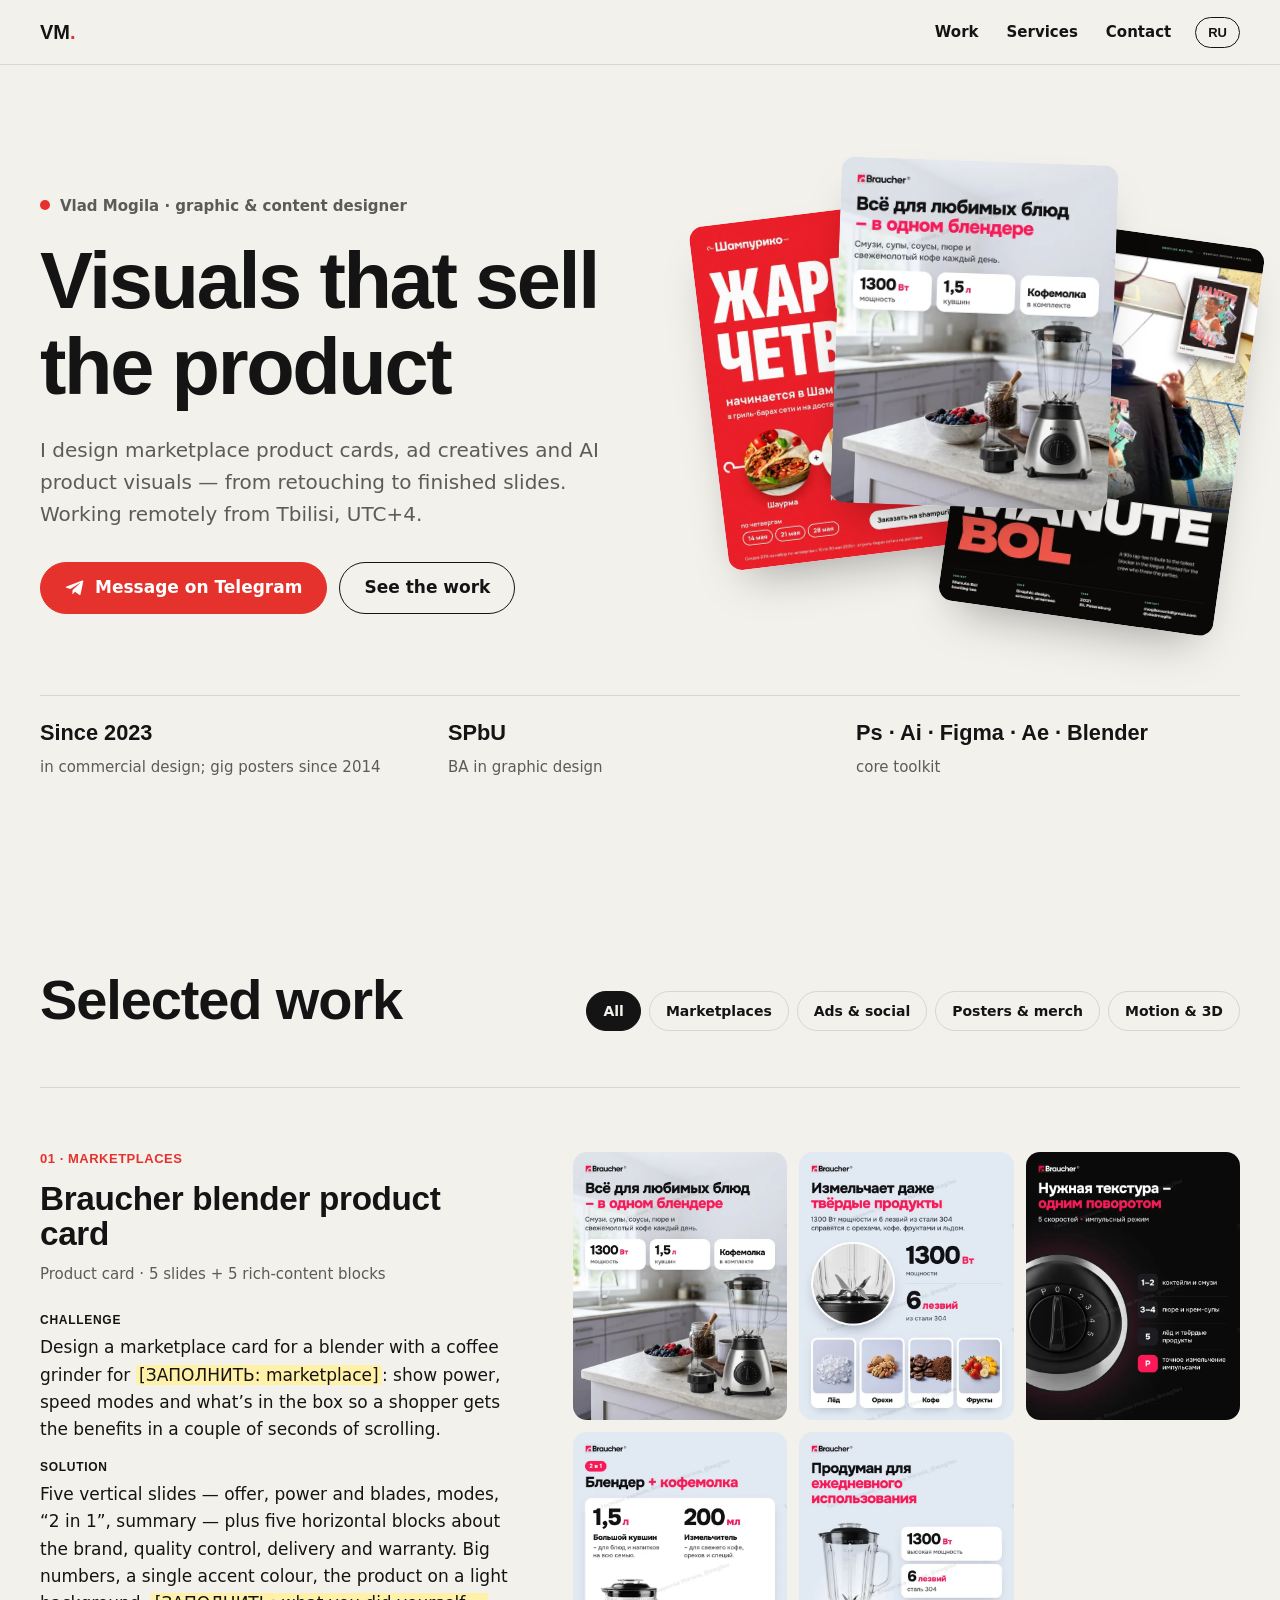
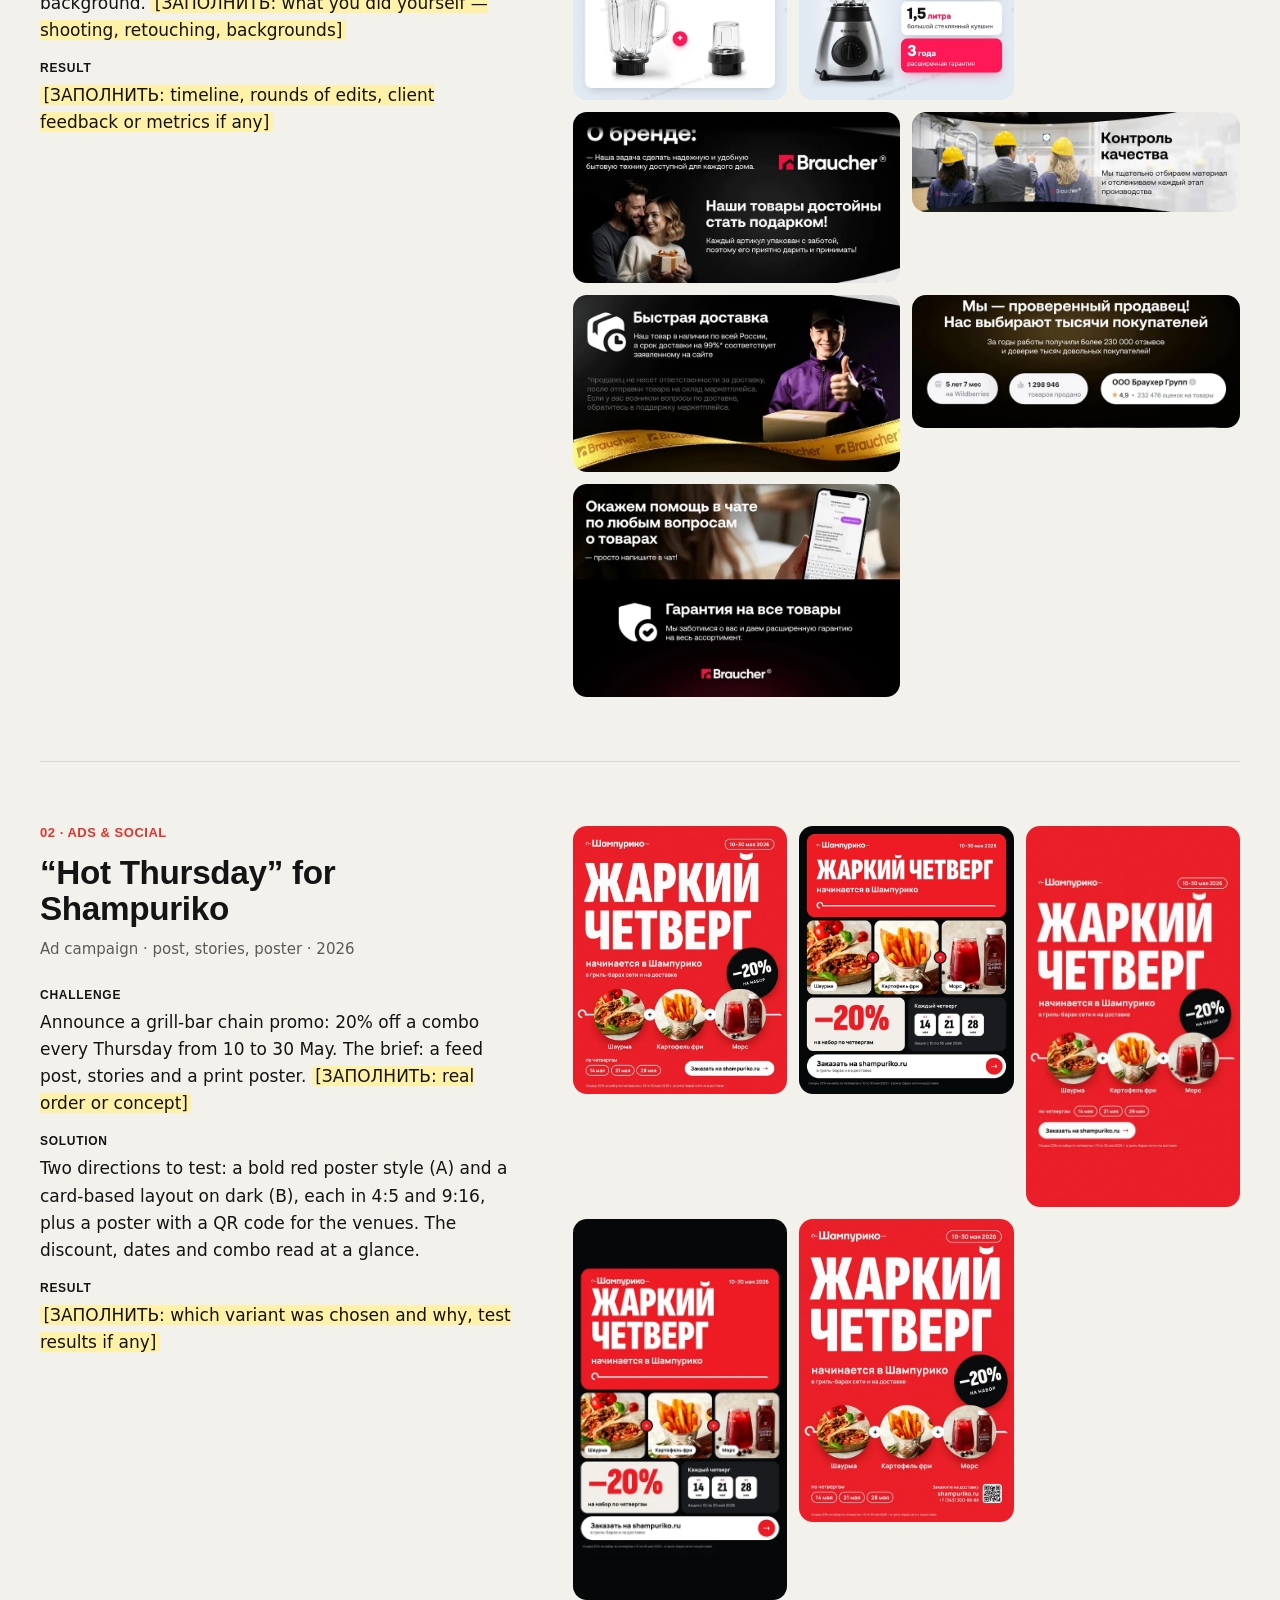
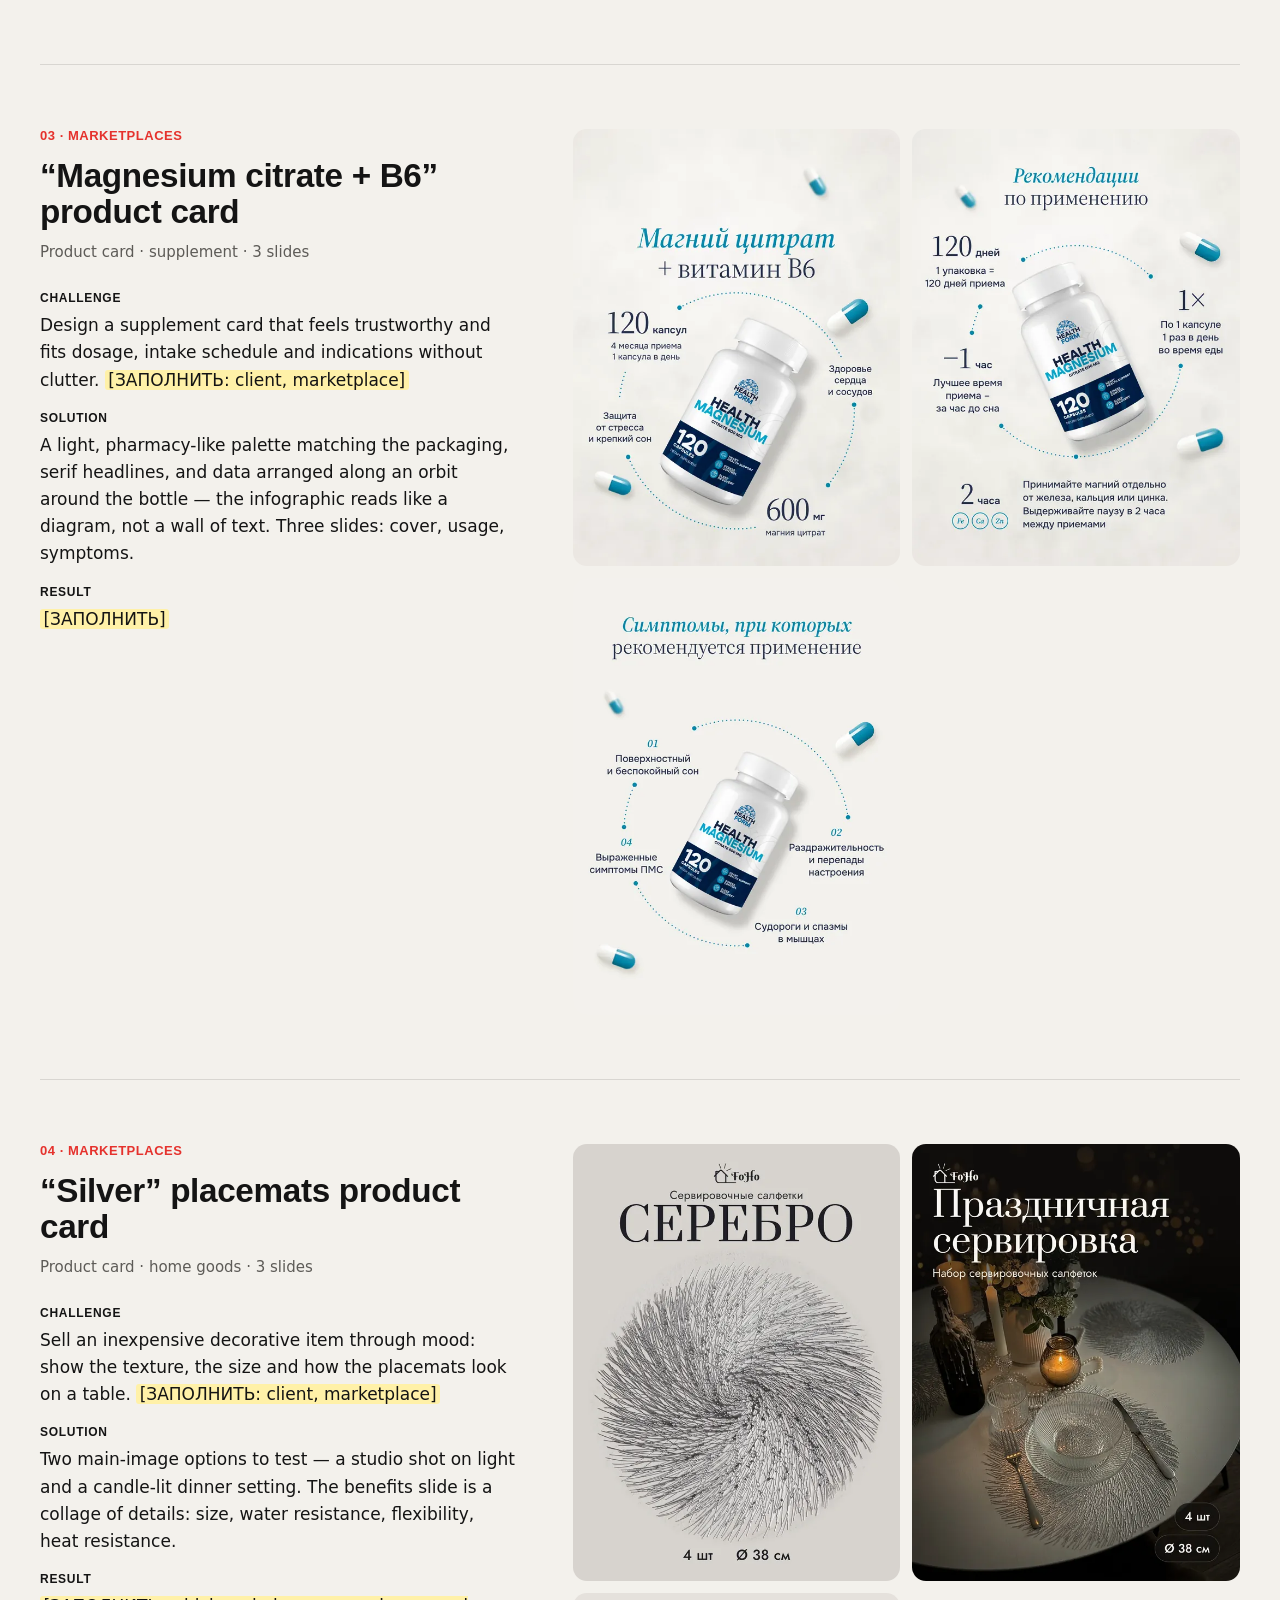
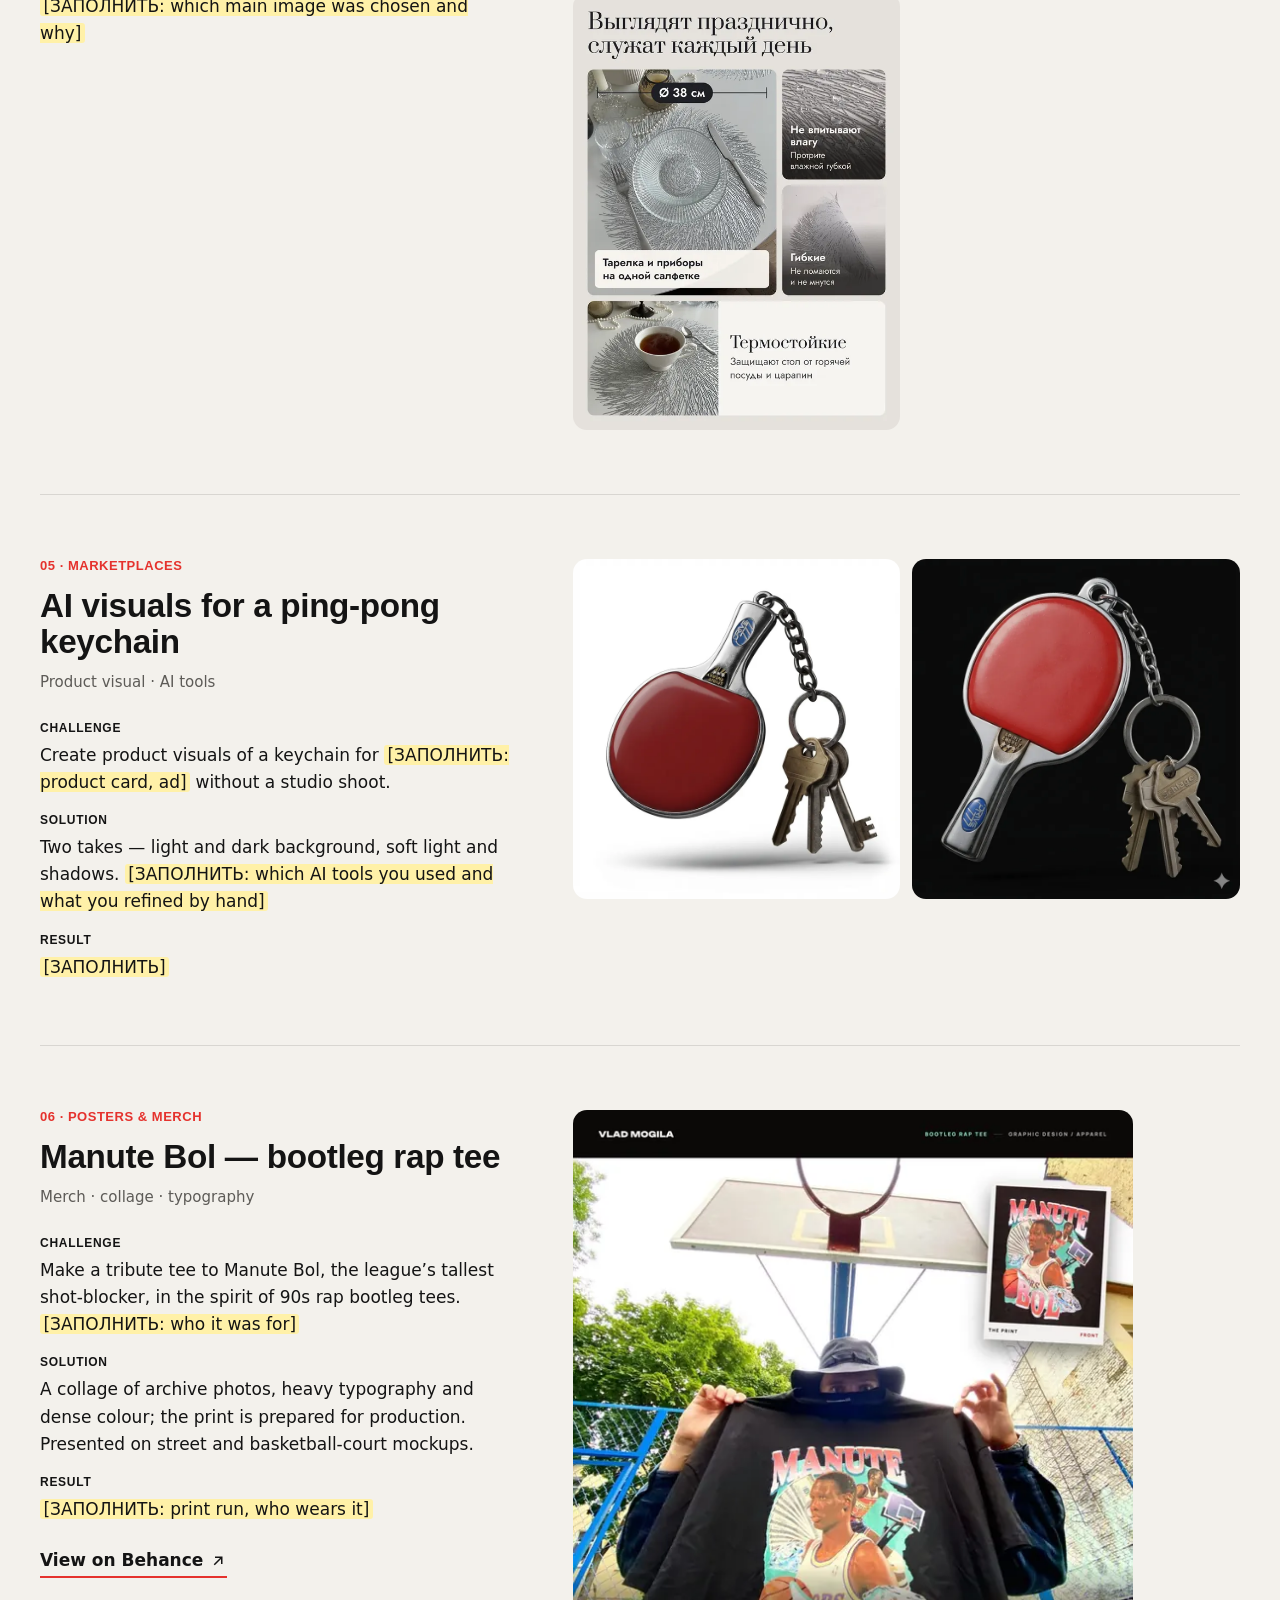
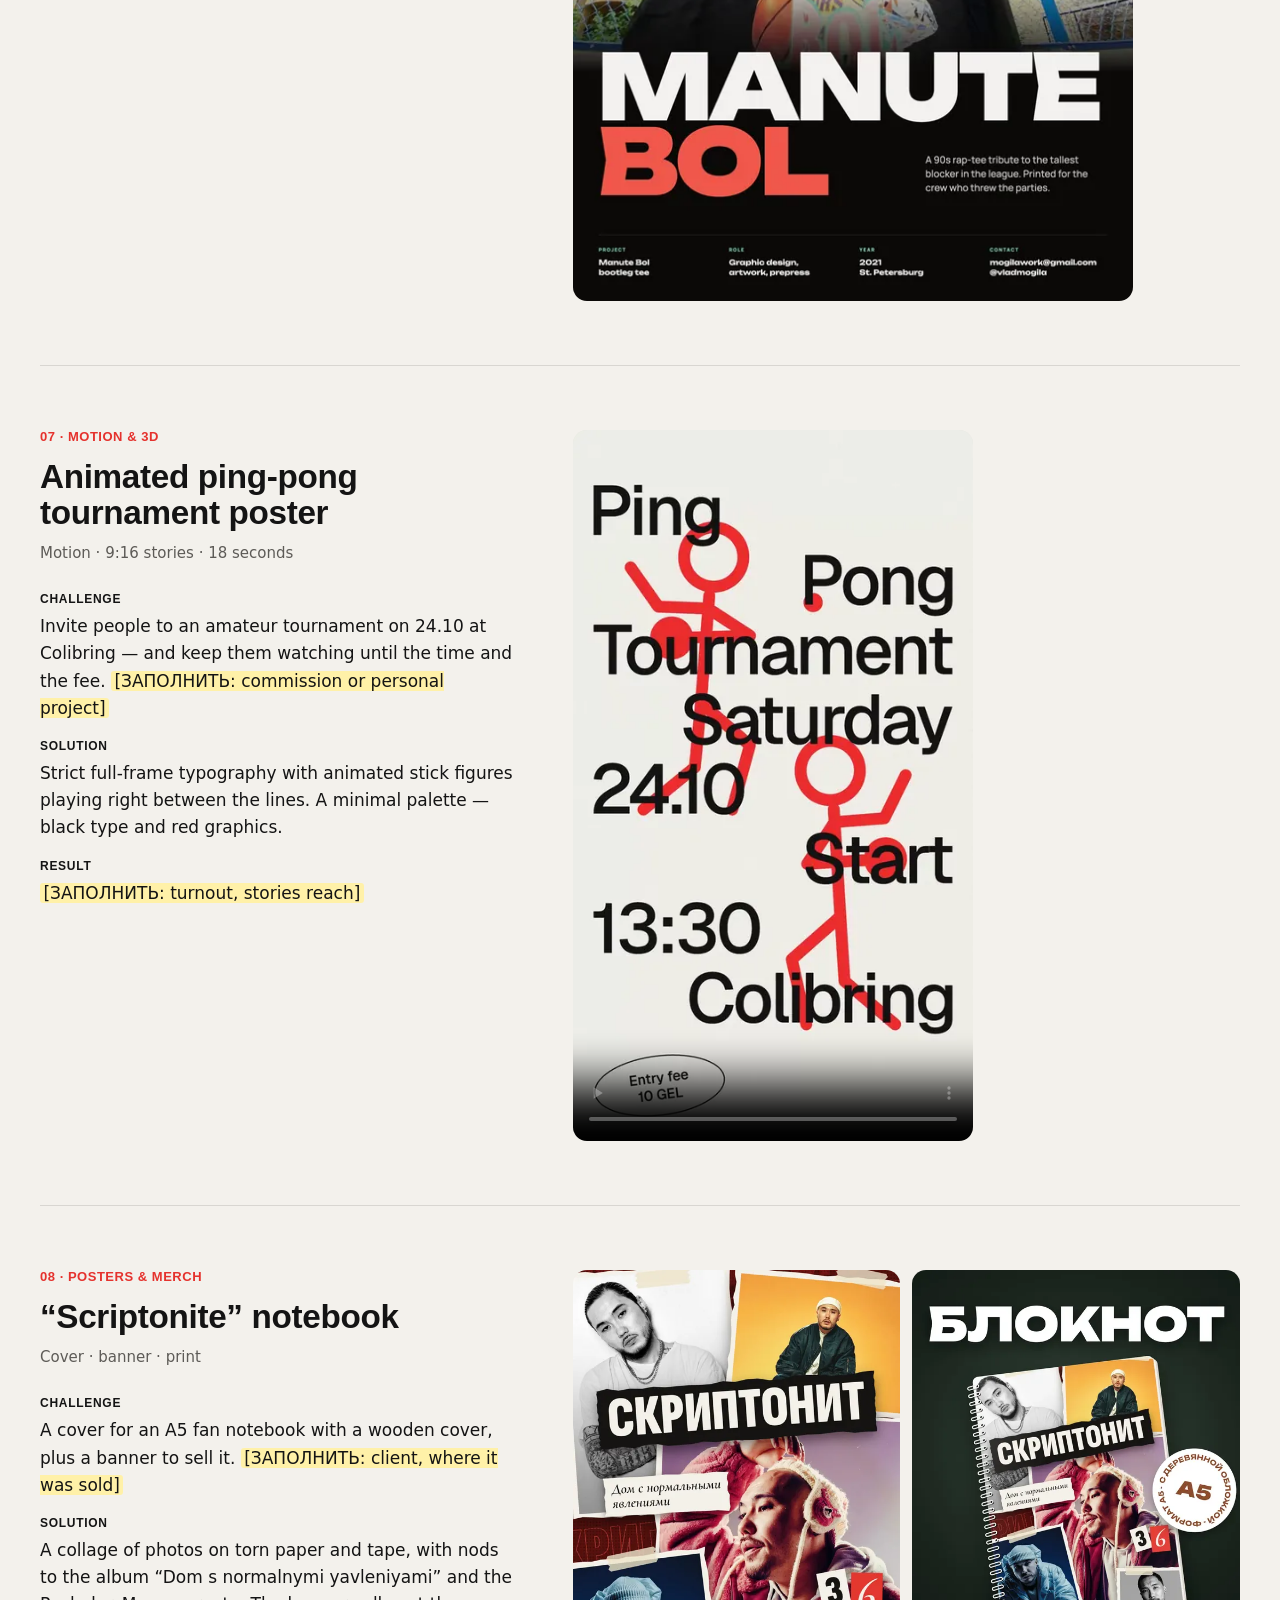
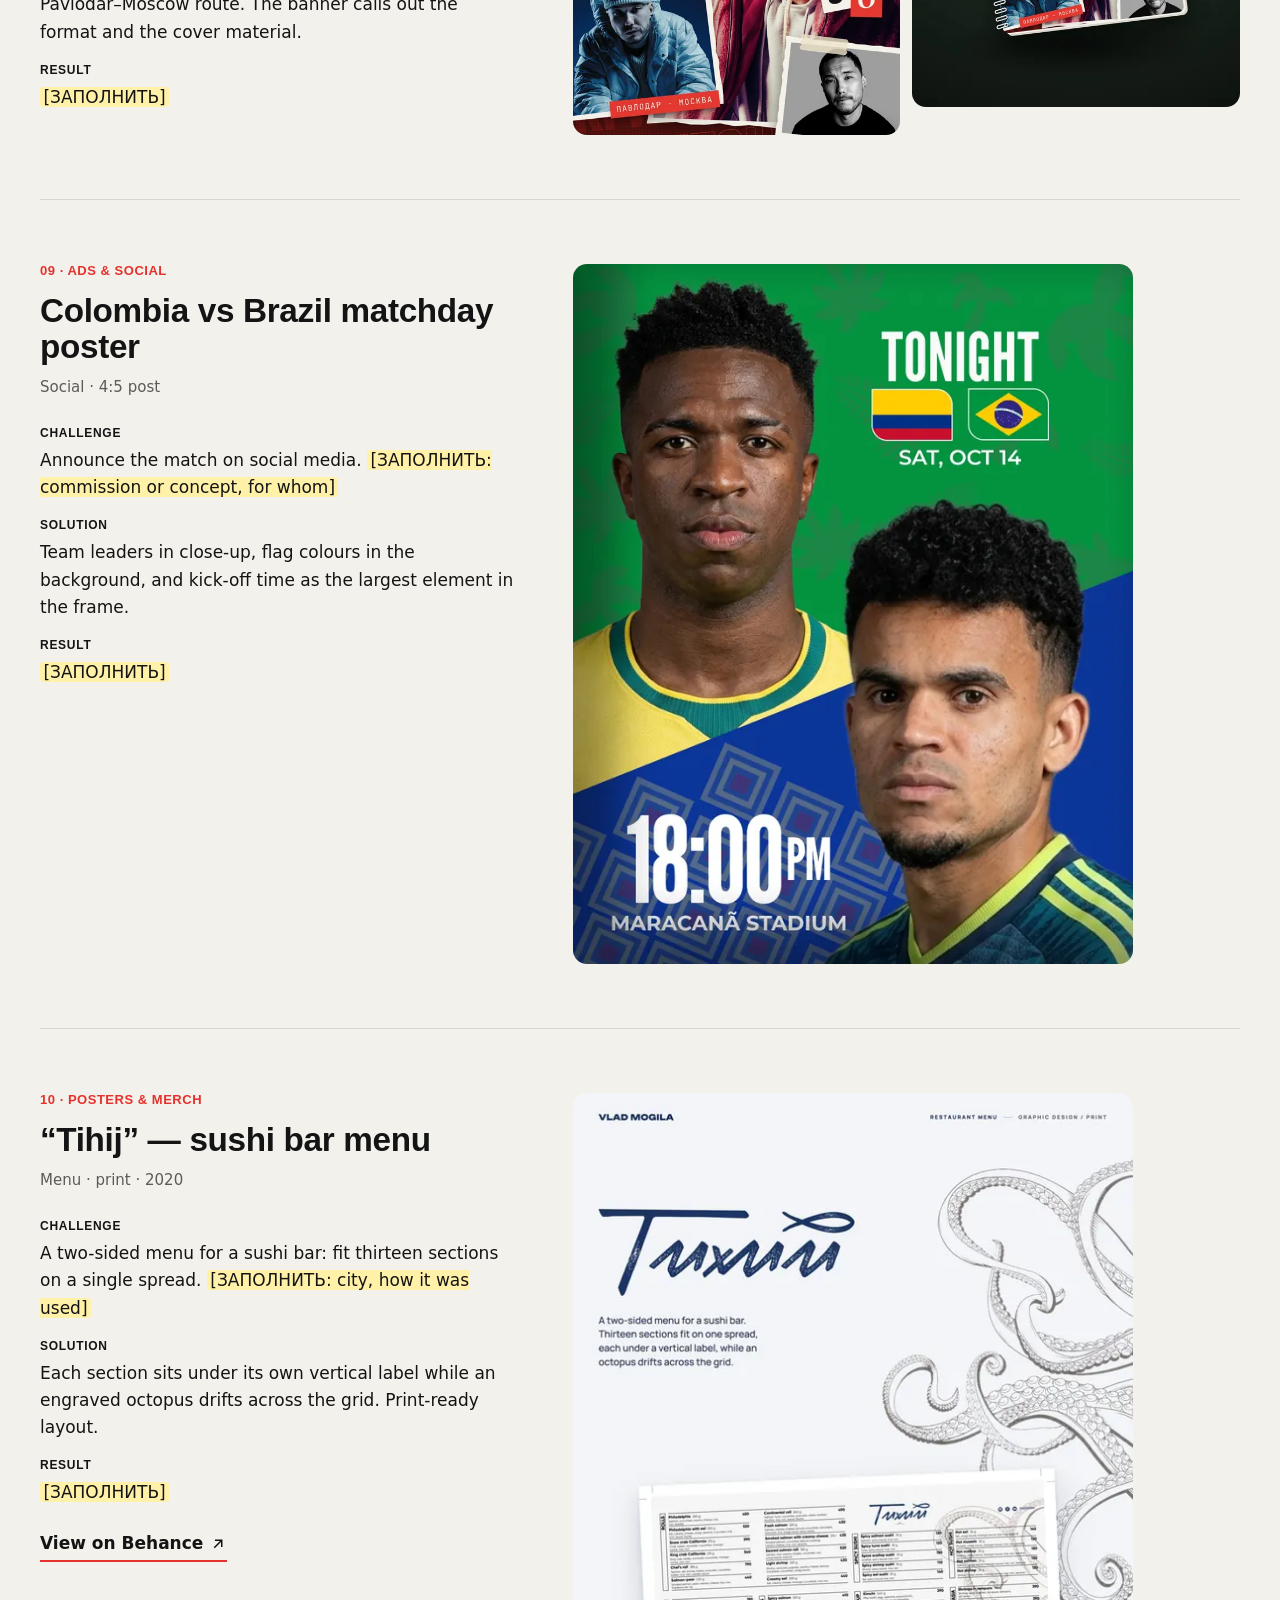
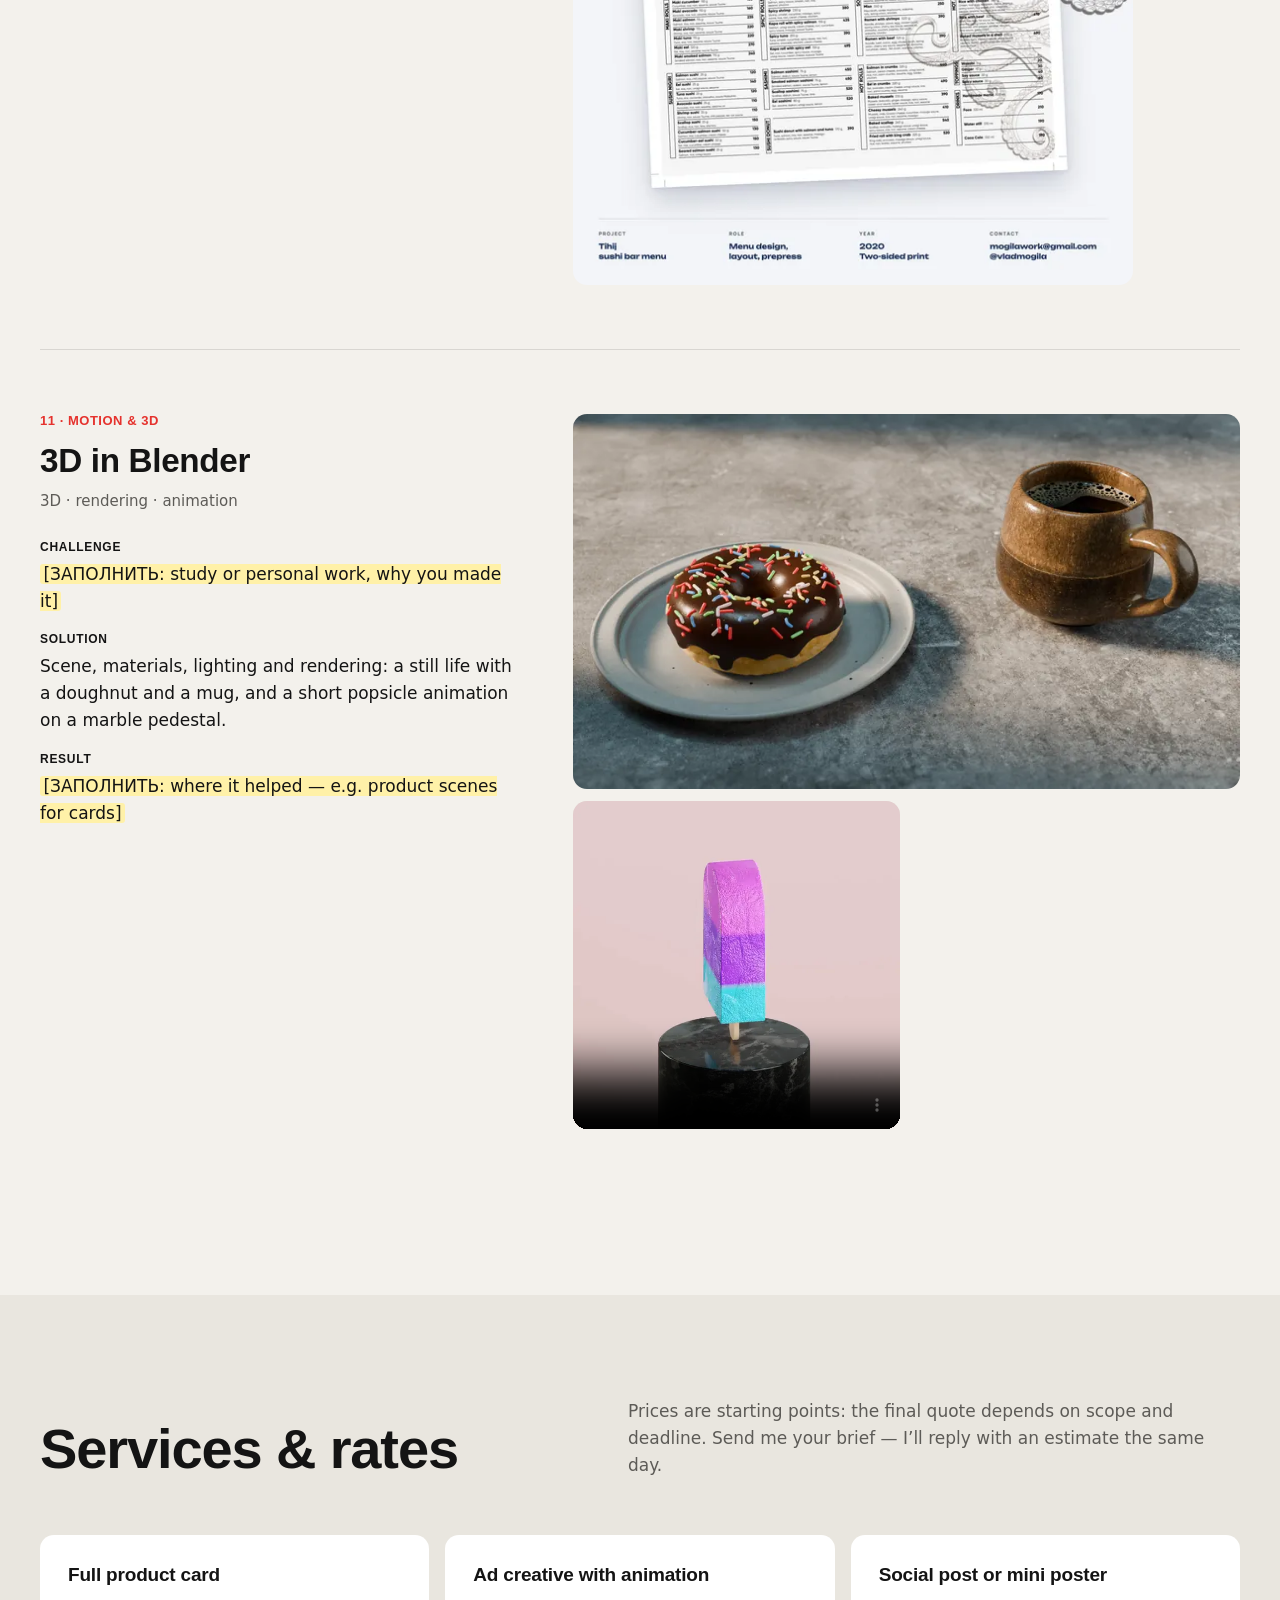
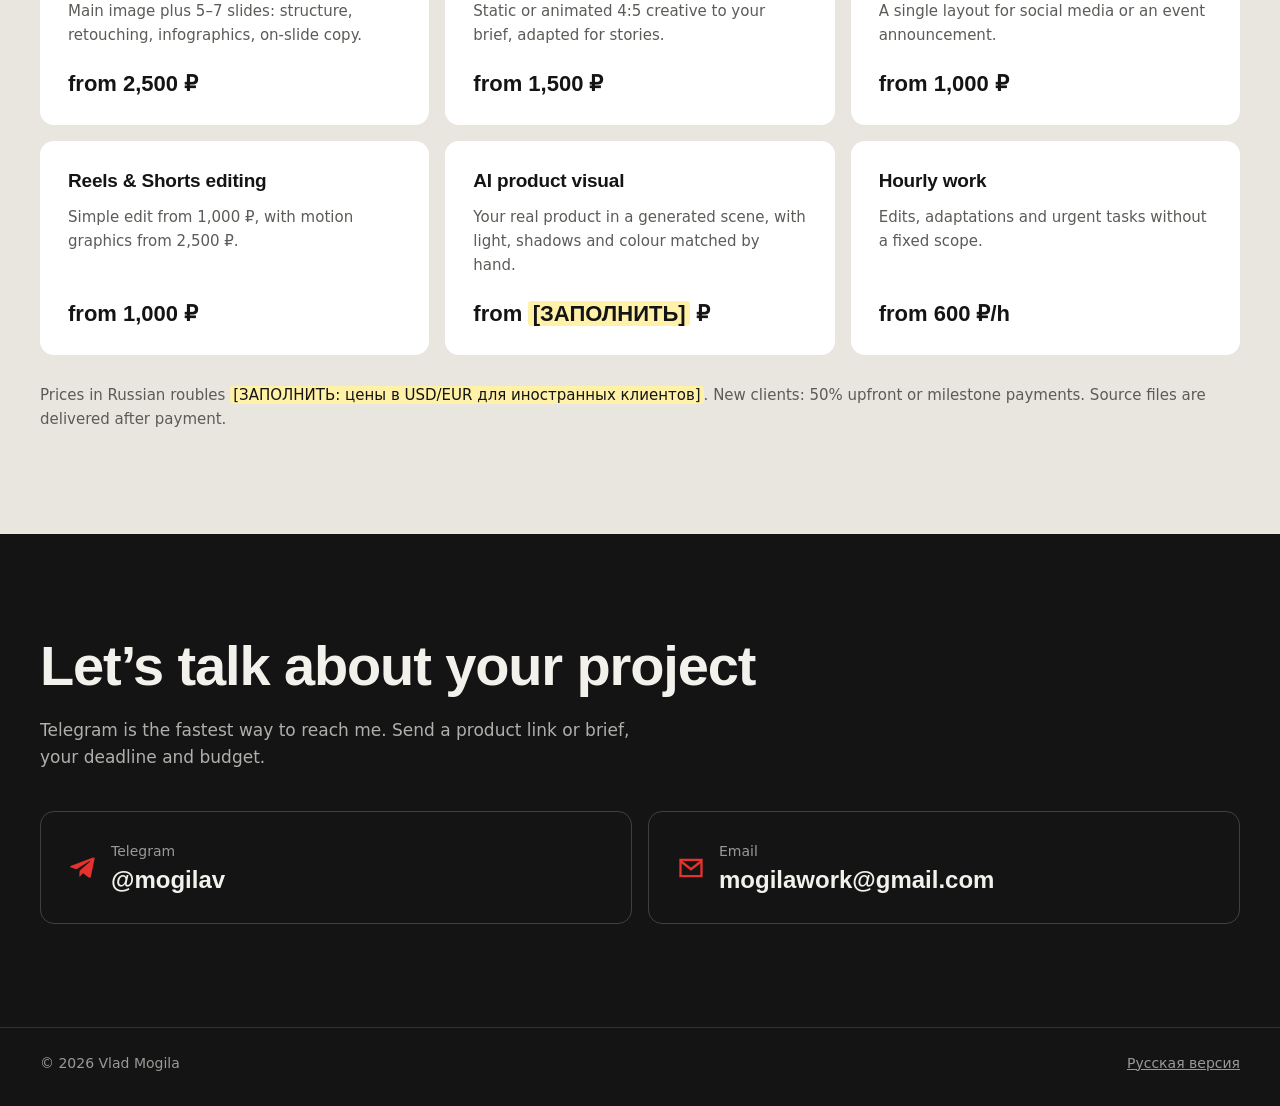
==== docs/en/index.html @ 45057868 "Add bilingual portfolio site for GitHub Pages - Move project sources into works/ - scripts/optimize." ====
<!doctype html>
<html lang="en">
<head>
  <meta charset="utf-8">
  <meta name="viewport" content="width=device-width, initial-scale=1">
  <title>Vlad Mogila — graphic & content designer</title>
  <meta name="description" content="Marketplace product cards, ad creatives, AI product visuals and motion. Portfolio and rates.">
  <link rel="canonical" href="https://vladmogila.github.io/portfolio/en/">
  <link rel="alternate" hreflang="ru" href="https://vladmogila.github.io/portfolio/">
  <link rel="alternate" hreflang="en" href="https://vladmogila.github.io/portfolio/en/">
  <link rel="alternate" hreflang="x-default" href="https://vladmogila.github.io/portfolio/">
  <meta name="theme-color" content="#f3f1ec">
  <link rel="icon" href="../assets/favicon.svg" type="image/svg+xml">
  <link rel="apple-touch-icon" href="../assets/apple-touch-icon.png">

  <!-- Превью для соцсетей / Social preview -->
  <meta property="og:type" content="website">
  <meta property="og:site_name" content="Vlad Mogila">
  <meta property="og:locale" content="en_US">
  <meta property="og:url" content="https://vladmogila.github.io/portfolio/en/">
  <meta property="og:title" content="Vlad Mogila — graphic & content designer">
  <meta property="og:description" content="Marketplace product cards, ad creatives, AI product visuals and motion. Portfolio and rates.">
  <meta property="og:image" content="https://vladmogila.github.io/portfolio/assets/og-en.jpg">
  <meta property="og:image:width" content="1200">
  <meta property="og:image:height" content="630">
  <meta property="og:image:alt" content="Vlad Mogila — graphic & content designer">
  <meta name="twitter:card" content="summary_large_image">
  <meta name="twitter:title" content="Vlad Mogila — graphic & content designer">
  <meta name="twitter:description" content="Marketplace product cards, ad creatives, AI product visuals and motion. Portfolio and rates.">
  <meta name="twitter:image" content="https://vladmogila.github.io/portfolio/assets/og-en.jpg">

  <link rel="preload" href="../assets/fonts/unbounded-latin.woff2" as="font" type="font/woff2" crossorigin>
  <link rel="stylesheet" href="../assets/css/style.css">
  <script src="../assets/js/main.js" defer></script>
</head>
<body>
  <a class="skip" href="#main">Skip to content</a>
  <header class="header">
    <div class="wrap header__inner">
      <a class="logo" href="#top" aria-label="Vlad Mogila">VM<span>.</span></a>
      <nav class="nav" aria-label="Menu">
        <a href="#cases">Work</a>
        <a href="#services">Services</a>
        <a href="#contact">Contact</a>
      </nav>
      <a class="lang" href="../" hreflang="ru" lang="ru" aria-label="Русская версия">RU</a>
    </div>
  </header>

  <main id="main">
    <section class="hero" id="top">
      <div class="wrap hero__inner">
        <div class="hero__text">
          <p class="eyebrow">Vlad Mogila · graphic & content designer</p>
          <h1>Visuals that sell the product</h1>
          <p class="hero__lead">I design marketplace product cards, ad creatives and AI product visuals — from retouching to finished slides. Working remotely from Tbilisi, UTC+4.</p>
          <div class="hero__cta">
            <a class="btn btn--accent" href="https://t.me/mogilav" target="_blank" rel="noopener"><svg aria-hidden="true" viewBox="0 0 24 24" width="20" height="20"><path fill="currentColor" d="M21.9 4.3 18.7 19.4c-.2 1-.9 1.3-1.8.8l-4.8-3.6-2.3 2.2c-.3.3-.5.5-1 .5l.3-4.9 8.9-8c.4-.3-.1-.5-.6-.2L6.4 13.1l-4.7-1.5c-1-.3-1-1 .2-1.5L20.6 3c.9-.3 1.6.2 1.3 1.3Z"/></svg>Message on Telegram</a>
            <a class="btn" href="#cases">See the work</a>
          </div>
        </div>
        <div class="hero__art" aria-hidden="true">
        <img src="../assets/works/shampuriko/post-a-thumb.webp" width="1080" height="1350" alt="" fetchpriority="high">
        <img src="../assets/works/blender-card/01-offer-thumb.webp" width="1280" height="1600" alt="" fetchpriority="auto">
        <img src="../assets/works/manute-bol/presentation-thumb.webp" width="1414" height="2000" alt="" fetchpriority="auto">
        </div>
        <ul class="facts">
          <li><b>Since 2023</b><span>in commercial design; gig posters since 2014</span></li>
          <li><b>SPbU</b><span>BA in graphic design</span></li>
          <li><b>Ps · Ai · Figma · Ae · Blender</b><span>core toolkit</span></li>
        </ul>
      </div>
    </section>

    <section class="section" id="cases" aria-labelledby="cases-h">
      <div class="wrap">
        <div class="section__head">
          <h2 id="cases-h">Selected work</h2>
          <div class="chips" role="group" aria-label="Filter work"><button type="button" class="chip" aria-pressed="true" data-filter="all">All</button><button type="button" class="chip" aria-pressed="false" data-filter="ecom">Marketplaces</button><button type="button" class="chip" aria-pressed="false" data-filter="ads">Ads & social</button><button type="button" class="chip" aria-pressed="false" data-filter="print">Posters & merch</button><button type="button" class="chip" aria-pressed="false" data-filter="motion">Motion & 3D</button></div>
        </div>
      <article class="case" id="blender-card" data-cat="ecom">
        <div class="case__text">
          <p class="case__num">01 · Marketplaces</p>
          <h3 class="case__title">Braucher blender product card</h3>
          <p class="case__meta">Product card · 5 slides + 5 rich-content blocks</p>
          <dl class="case__story">
            <div><dt>Challenge</dt><dd>Design a marketplace card for a blender with a coffee grinder for <mark class="todo">[ЗАПОЛНИТЬ: marketplace]</mark>: show power, speed modes and what’s in the box so a shopper gets the benefits in a couple of seconds of scrolling.</dd></div>
            <div><dt>Solution</dt><dd>Five vertical slides — offer, power and blades, modes, “2 in 1”, summary — plus five horizontal blocks about the brand, quality control, delivery and warranty. Big numbers, a single accent colour, the product on a light background. <mark class="todo">[ЗАПОЛНИТЬ: what you did yourself — shooting, retouching, backgrounds]</mark></dd></div>
            <div><dt>Result</dt><dd><mark class="todo">[ЗАПОЛНИТЬ: timeline, rounds of edits, client feedback or metrics if any]</mark></dd></div>
          </dl>
        </div>
        <div class="case__gallery">
          <a class="shot" href="../assets/works/blender-card/01-offer.webp" data-w="1280" data-h="1600"><img src="../assets/works/blender-card/01-offer-thumb.webp" width="1280" height="1600" alt="Main slide: everything for your favourite dishes in one blender" loading="lazy" decoding="async"></a>
          <a class="shot" href="../assets/works/blender-card/02-power.webp" data-w="1280" data-h="1600"><img src="../assets/works/blender-card/02-power-thumb.webp" width="1280" height="1600" alt="Slide about 1300 W power and six blades" loading="lazy" decoding="async"></a>
          <a class="shot" href="../assets/works/blender-card/03-modes.webp" data-w="1280" data-h="1600"><img src="../assets/works/blender-card/03-modes-thumb.webp" width="1280" height="1600" alt="Slide about five speeds and pulse mode" loading="lazy" decoding="async"></a>
          <a class="shot" href="../assets/works/blender-card/04-2in1.webp" data-w="1280" data-h="1600"><img src="../assets/works/blender-card/04-2in1-thumb.webp" width="1280" height="1600" alt="“2 in 1” slide: jug and grinder" loading="lazy" decoding="async"></a>
          <a class="shot" href="../assets/works/blender-card/05-summary.webp" data-w="1280" data-h="1600"><img src="../assets/works/blender-card/05-summary-thumb.webp" width="1280" height="1600" alt="Summary slide with specs" loading="lazy" decoding="async"></a>
          <a class="shot is-wide" href="../assets/works/blender-card/06-brand.webp" data-w="1280" data-h="670"><img src="../assets/works/blender-card/06-brand-thumb.webp" width="1280" height="670" alt="Rich-content block about the brand" loading="lazy" decoding="async"></a>
          <a class="shot is-wide" href="../assets/works/blender-card/07-quality.webp" data-w="1280" data-h="390"><img src="../assets/works/blender-card/07-quality-thumb.webp" width="1280" height="390" alt="Quality control block" loading="lazy" decoding="async"></a>
          <a class="shot is-wide" href="../assets/works/blender-card/08-delivery.webp" data-w="1280" data-h="690"><img src="../assets/works/blender-card/08-delivery-thumb.webp" width="1280" height="690" alt="Delivery block" loading="lazy" decoding="async"></a>
          <a class="shot is-wide" href="../assets/works/blender-card/09-seller.webp" data-w="1280" data-h="518"><img src="../assets/works/blender-card/09-seller-thumb.webp" width="1280" height="518" alt="Seller block" loading="lazy" decoding="async"></a>
          <a class="shot is-wide" href="../assets/works/blender-card/10-warranty.webp" data-w="1280" data-h="832"><img src="../assets/works/blender-card/10-warranty-thumb.webp" width="1280" height="832" alt="Warranty and chat support block" loading="lazy" decoding="async"></a>
        </div>
      </article>
      <article class="case" id="shampuriko" data-cat="ads">
        <div class="case__text">
          <p class="case__num">02 · Ads & social</p>
          <h3 class="case__title">“Hot Thursday” for Shampuriko</h3>
          <p class="case__meta">Ad campaign · post, stories, poster · 2026</p>
          <dl class="case__story">
            <div><dt>Challenge</dt><dd>Announce a grill-bar chain promo: 20% off a combo every Thursday from 10 to 30 May. The brief: a feed post, stories and a print poster. <mark class="todo">[ЗАПОЛНИТЬ: real order or concept]</mark></dd></div>
            <div><dt>Solution</dt><dd>Two directions to test: a bold red poster style (A) and a card-based layout on dark (B), each in 4:5 and 9:16, plus a poster with a QR code for the venues. The discount, dates and combo read at a glance.</dd></div>
            <div><dt>Result</dt><dd><mark class="todo">[ЗАПОЛНИТЬ: which variant was chosen and why, test results if any]</mark></dd></div>
          </dl>
        </div>
        <div class="case__gallery">
          <a class="shot" href="../assets/works/shampuriko/post-a.webp" data-w="1080" data-h="1350"><img src="../assets/works/shampuriko/post-a-thumb.webp" width="1080" height="1350" alt="Feed post, variant A" loading="lazy" decoding="async"></a>
          <a class="shot" href="../assets/works/shampuriko/post-b.webp" data-w="1080" data-h="1350"><img src="../assets/works/shampuriko/post-b-thumb.webp" width="1080" height="1350" alt="Feed post, variant B" loading="lazy" decoding="async"></a>
          <a class="shot" href="../assets/works/shampuriko/stories-a.webp" data-w="1080" data-h="1920"><img src="../assets/works/shampuriko/stories-a-thumb.webp" width="1080" height="1920" alt="Stories, variant A" loading="lazy" decoding="async"></a>
          <a class="shot" href="../assets/works/shampuriko/stories-b.webp" data-w="1080" data-h="1920"><img src="../assets/works/shampuriko/stories-b-thumb.webp" width="1080" height="1920" alt="Stories, variant B" loading="lazy" decoding="async"></a>
          <a class="shot" href="../assets/works/shampuriko/poster.webp" data-w="1415" data-h="2000"><img src="../assets/works/shampuriko/poster-thumb.webp" width="1415" height="2000" alt="Print poster with a QR code" loading="lazy" decoding="async"></a>
        </div>
      </article>
      <article class="case" id="magnesium-card" data-cat="ecom">
        <div class="case__text">
          <p class="case__num">03 · Marketplaces</p>
          <h3 class="case__title">“Magnesium citrate + B6” product card</h3>
          <p class="case__meta">Product card · supplement · 3 slides</p>
          <dl class="case__story">
            <div><dt>Challenge</dt><dd>Design a supplement card that feels trustworthy and fits dosage, intake schedule and indications without clutter. <mark class="todo">[ЗАПОЛНИТЬ: client, marketplace]</mark></dd></div>
            <div><dt>Solution</dt><dd>A light, pharmacy-like palette matching the packaging, serif headlines, and data arranged along an orbit around the bottle — the infographic reads like a diagram, not a wall of text. Three slides: cover, usage, symptoms.</dd></div>
            <div><dt>Result</dt><dd><mark class="todo">[ЗАПОЛНИТЬ]</mark></dd></div>
          </dl>
        </div>
        <div class="case__gallery">
          <a class="shot" href="../assets/works/magnesium-card/01-cover.webp" data-w="1500" data-h="2000"><img src="../assets/works/magnesium-card/01-cover-thumb.webp" width="1500" height="2000" alt="Cover: 120 capsules, 600 mg magnesium citrate" loading="lazy" decoding="async"></a>
          <a class="shot" href="../assets/works/magnesium-card/02-usage.webp" data-w="1500" data-h="2000"><img src="../assets/works/magnesium-card/02-usage-thumb.webp" width="1500" height="2000" alt="Usage recommendations slide" loading="lazy" decoding="async"></a>
          <a class="shot" href="../assets/works/magnesium-card/03-symptoms.webp" data-w="1500" data-h="2000"><img src="../assets/works/magnesium-card/03-symptoms-thumb.webp" width="1500" height="2000" alt="Slide with symptoms it helps with" loading="lazy" decoding="async"></a>
        </div>
      </article>
      <article class="case" id="placemats-card" data-cat="ecom">
        <div class="case__text">
          <p class="case__num">04 · Marketplaces</p>
          <h3 class="case__title">“Silver” placemats product card</h3>
          <p class="case__meta">Product card · home goods · 3 slides</p>
          <dl class="case__story">
            <div><dt>Challenge</dt><dd>Sell an inexpensive decorative item through mood: show the texture, the size and how the placemats look on a table. <mark class="todo">[ЗАПОЛНИТЬ: client, marketplace]</mark></dd></div>
            <div><dt>Solution</dt><dd>Two main-image options to test — a studio shot on light and a candle-lit dinner setting. The benefits slide is a collage of details: size, water resistance, flexibility, heat resistance.</dd></div>
            <div><dt>Result</dt><dd><mark class="todo">[ЗАПОЛНИТЬ: which main image was chosen and why]</mark></dd></div>
          </dl>
        </div>
        <div class="case__gallery">
          <a class="shot" href="../assets/works/placemats-card/01-main-a.webp" data-w="1500" data-h="2000"><img src="../assets/works/placemats-card/01-main-a-thumb.webp" width="1500" height="2000" alt="Main image, variant A: studio" loading="lazy" decoding="async"></a>
          <a class="shot" href="../assets/works/placemats-card/02-main-b.webp" data-w="1500" data-h="2000"><img src="../assets/works/placemats-card/02-main-b-thumb.webp" width="1500" height="2000" alt="Main image, variant B: festive table" loading="lazy" decoding="async"></a>
          <a class="shot" href="../assets/works/placemats-card/03-benefits.webp" data-w="1500" data-h="2000"><img src="../assets/works/placemats-card/03-benefits-thumb.webp" width="1500" height="2000" alt="Benefits slide" loading="lazy" decoding="async"></a>
        </div>
      </article>
      <article class="case" id="keychain" data-cat="ecom">
        <div class="case__text">
          <p class="case__num">05 · Marketplaces</p>
          <h3 class="case__title">AI visuals for a ping-pong keychain</h3>
          <p class="case__meta">Product visual · AI tools</p>
          <dl class="case__story">
            <div><dt>Challenge</dt><dd>Create product visuals of a keychain for <mark class="todo">[ЗАПОЛНИТЬ: product card, ad]</mark> without a studio shoot.</dd></div>
            <div><dt>Solution</dt><dd>Two takes — light and dark background, soft light and shadows. <mark class="todo">[ЗАПОЛНИТЬ: which AI tools you used and what you refined by hand]</mark></dd></div>
            <div><dt>Result</dt><dd><mark class="todo">[ЗАПОЛНИТЬ]</mark></dd></div>
          </dl>
        </div>
        <div class="case__gallery">
          <a class="shot" href="../assets/works/keychain/light.webp" data-w="1008" data-h="1047"><img src="../assets/works/keychain/light-thumb.webp" width="1008" height="1047" alt="Keychain on a light background" loading="lazy" decoding="async"></a>
          <a class="shot" href="../assets/works/keychain/dark.webp" data-w="1008" data-h="1047"><img src="../assets/works/keychain/dark-thumb.webp" width="1008" height="1047" alt="Keychain on a dark background" loading="lazy" decoding="async"></a>
        </div>
      </article>
      <article class="case" id="manute-bol" data-cat="print">
        <div class="case__text">
          <p class="case__num">06 · Posters & merch</p>
          <h3 class="case__title">Manute Bol — bootleg rap tee</h3>
          <p class="case__meta">Merch · collage · typography</p>
          <dl class="case__story">
            <div><dt>Challenge</dt><dd>Make a tribute tee to Manute Bol, the league’s tallest shot-blocker, in the spirit of 90s rap bootleg tees. <mark class="todo">[ЗАПОЛНИТЬ: who it was for]</mark></dd></div>
            <div><dt>Solution</dt><dd>A collage of archive photos, heavy typography and dense colour; the print is prepared for production. Presented on street and basketball-court mockups.</dd></div>
            <div><dt>Result</dt><dd><mark class="todo">[ЗАПОЛНИТЬ: print run, who wears it]</mark></dd></div>
          </dl>
          <a class="case__link" href="https://www.behance.net/gallery/255535507/Manute-Bol-Bootleg-Rap-Tee" target="_blank" rel="noopener">View on Behance <svg aria-hidden="true" viewBox="0 0 24 24" width="18" height="18"><path fill="none" stroke="currentColor" stroke-width="2" d="M7 17 17 7M8 7h9v9"/></svg></a>
        </div>
        <div class="case__gallery">
          <a class="shot" href="../assets/works/manute-bol/presentation.webp" data-w="1414" data-h="2000"><img src="../assets/works/manute-bol/presentation-thumb.webp" width="1414" height="2000" alt="Manute Bol tee presentation" loading="lazy" decoding="async"></a>
        </div>
      </article>
      <article class="case" id="ping-pong" data-cat="motion">
        <div class="case__text">
          <p class="case__num">07 · Motion & 3D</p>
          <h3 class="case__title">Animated ping-pong tournament poster</h3>
          <p class="case__meta">Motion · 9:16 stories · 18 seconds</p>
          <dl class="case__story">
            <div><dt>Challenge</dt><dd>Invite people to an amateur tournament on 24.10 at Colibring — and keep them watching until the time and the fee. <mark class="todo">[ЗАПОЛНИТЬ: commission or personal project]</mark></dd></div>
            <div><dt>Solution</dt><dd>Strict full-frame typography with animated stick figures playing right between the lines. A minimal palette — black type and red graphics.</dd></div>
            <div><dt>Result</dt><dd><mark class="todo">[ЗАПОЛНИТЬ: turnout, stories reach]</mark></dd></div>
          </dl>
        </div>
        <div class="case__gallery">
          <figure class="shot is-video"><video src="../assets/works/ping-pong/animation.mp4" poster="../assets/works/ping-pong/animation-poster.webp" width="450" height="800" muted loop playsinline preload="none" aria-label="Animated ping-pong tournament poster"></video></figure>
        </div>
      </article>
      <article class="case" id="notebook" data-cat="print">
        <div class="case__text">
          <p class="case__num">08 · Posters & merch</p>
          <h3 class="case__title">“Scriptonite” notebook</h3>
          <p class="case__meta">Cover · banner · print</p>
          <dl class="case__story">
            <div><dt>Challenge</dt><dd>A cover for an A5 fan notebook with a wooden cover, plus a banner to sell it. <mark class="todo">[ЗАПОЛНИТЬ: client, where it was sold]</mark></dd></div>
            <div><dt>Solution</dt><dd>A collage of photos on torn paper and tape, with nods to the album “Dom s normalnymi yavleniyami” and the Pavlodar–Moscow route. The banner calls out the format and the cover material.</dd></div>
            <div><dt>Result</dt><dd><mark class="todo">[ЗАПОЛНИТЬ]</mark></dd></div>
          </dl>
        </div>
        <div class="case__gallery">
          <a class="shot" href="../assets/works/notebook/artwork.webp" data-w="1410" data-h="2000"><img src="../assets/works/notebook/artwork-thumb.webp" width="1410" height="2000" alt="Notebook cover: Scriptonite collage" loading="lazy" decoding="async"></a>
          <a class="shot" href="../assets/works/notebook/mockup.webp" data-w="1500" data-h="2000"><img src="../assets/works/notebook/mockup-thumb.webp" width="1500" height="2000" alt="Banner for the A5 notebook with a wooden cover" loading="lazy" decoding="async"></a>
        </div>
      </article>
      <article class="case" id="football-poster" data-cat="ads">
        <div class="case__text">
          <p class="case__num">09 · Ads & social</p>
          <h3 class="case__title">Colombia vs Brazil matchday poster</h3>
          <p class="case__meta">Social · 4:5 post</p>
          <dl class="case__story">
            <div><dt>Challenge</dt><dd>Announce the match on social media. <mark class="todo">[ЗАПОЛНИТЬ: commission or concept, for whom]</mark></dd></div>
            <div><dt>Solution</dt><dd>Team leaders in close-up, flag colours in the background, and kick-off time as the largest element in the frame.</dd></div>
            <div><dt>Result</dt><dd><mark class="todo">[ЗАПОЛНИТЬ]</mark></dd></div>
          </dl>
        </div>
        <div class="case__gallery">
          <a class="shot" href="../assets/works/football-poster/poster.webp" data-w="1080" data-h="1350"><img src="../assets/works/football-poster/poster-thumb.webp" width="1080" height="1350" alt="Colombia vs Brazil matchday poster" loading="lazy" decoding="async"></a>
        </div>
      </article>
      <article class="case" id="tihij-menu" data-cat="print">
        <div class="case__text">
          <p class="case__num">10 · Posters & merch</p>
          <h3 class="case__title">“Tihij” — sushi bar menu</h3>
          <p class="case__meta">Menu · print · 2020</p>
          <dl class="case__story">
            <div><dt>Challenge</dt><dd>A two-sided menu for a sushi bar: fit thirteen sections on a single spread. <mark class="todo">[ЗАПОЛНИТЬ: city, how it was used]</mark></dd></div>
            <div><dt>Solution</dt><dd>Each section sits under its own vertical label while an engraved octopus drifts across the grid. Print-ready layout.</dd></div>
            <div><dt>Result</dt><dd><mark class="todo">[ЗАПОЛНИТЬ]</mark></dd></div>
          </dl>
          <a class="case__link" href="https://www.behance.net/gallery/93482807/tihij-Menu-for-restaurant" target="_blank" rel="noopener">View on Behance <svg aria-hidden="true" viewBox="0 0 24 24" width="18" height="18"><path fill="none" stroke="currentColor" stroke-width="2" d="M7 17 17 7M8 7h9v9"/></svg></a>
        </div>
        <div class="case__gallery">
          <a class="shot" href="../assets/works/tihij-menu/presentation.webp" data-w="1414" data-h="2000"><img src="../assets/works/tihij-menu/presentation-thumb.webp" width="1414" height="2000" alt="“Tihij” menu presentation" loading="lazy" decoding="async"></a>
        </div>
      </article>
      <article class="case" id="blender-3d" data-cat="motion">
        <div class="case__text">
          <p class="case__num">11 · Motion & 3D</p>
          <h3 class="case__title">3D in Blender</h3>
          <p class="case__meta">3D · rendering · animation</p>
          <dl class="case__story">
            <div><dt>Challenge</dt><dd><mark class="todo">[ЗАПОЛНИТЬ: study or personal work, why you made it]</mark></dd></div>
            <div><dt>Solution</dt><dd>Scene, materials, lighting and rendering: a still life with a doughnut and a mug, and a short popsicle animation on a marble pedestal.</dd></div>
            <div><dt>Result</dt><dd><mark class="todo">[ЗАПОЛНИТЬ: where it helped — e.g. product scenes for cards]</mark></dd></div>
          </dl>
        </div>
        <div class="case__gallery">
          <a class="shot is-wide" href="../assets/works/blender-3d/donut.webp" data-w="1920" data-h="1080"><img src="../assets/works/blender-3d/donut-thumb.webp" width="1920" height="1080" alt="Render: doughnut and mug" loading="lazy" decoding="async"></a>
          <figure class="shot is-video"><video src="../assets/works/blender-3d/popsicle.mp4" poster="../assets/works/blender-3d/popsicle-poster.webp" width="640" height="640" muted loop playsinline preload="none" aria-label="Animation: popsicle on a marble pedestal"></video></figure>
        </div>
      </article>
      </div>
    </section>

    <section class="section section--alt" id="services" aria-labelledby="services-h">
      <div class="wrap">
        <div class="section__head">
          <h2 id="services-h">Services & rates</h2>
          <p class="section__lead">Prices are starting points: the final quote depends on scope and deadline. Send me your brief — I’ll reply with an estimate the same day.</p>
        </div>
        <ul class="services">
        <li class="service">
          <h3>Full product card</h3>
          <p>Main image plus 5–7 slides: structure, retouching, infographics, on-slide copy.</p>
          <p class="service__price">from 2,500 ₽</p>
        </li>
        <li class="service">
          <h3>Ad creative with animation</h3>
          <p>Static or animated 4:5 creative to your brief, adapted for stories.</p>
          <p class="service__price">from 1,500 ₽</p>
        </li>
        <li class="service">
          <h3>Social post or mini poster</h3>
          <p>A single layout for social media or an event announcement.</p>
          <p class="service__price">from 1,000 ₽</p>
        </li>
        <li class="service">
          <h3>Reels &amp; Shorts editing</h3>
          <p>Simple edit from 1,000 ₽, with motion graphics from 2,500 ₽.</p>
          <p class="service__price">from 1,000 ₽</p>
        </li>
        <li class="service">
          <h3>AI product visual</h3>
          <p>Your real product in a generated scene, with light, shadows and colour matched by hand.</p>
          <p class="service__price">from <mark class="todo">[ЗАПОЛНИТЬ]</mark> ₽</p>
        </li>
        <li class="service">
          <h3>Hourly work</h3>
          <p>Edits, adaptations and urgent tasks without a fixed scope.</p>
          <p class="service__price">from 600 ₽/h</p>
        </li>
        </ul>
        <p class="terms">Prices in Russian roubles <mark class="todo">[ЗАПОЛНИТЬ: цены в USD/EUR для иностранных клиентов]</mark>. New clients: 50% upfront or milestone payments. Source files are delivered after payment.</p>
      </div>
    </section>

    <section class="section contact" id="contact" aria-labelledby="contact-h">
      <div class="wrap">
        <h2 id="contact-h">Let’s talk about your project</h2>
        <p class="section__lead">Telegram is the fastest way to reach me. Send a product link or brief, your deadline and budget.</p>
        <div class="contact__links">
          <a class="contact__link" href="https://t.me/mogilav" target="_blank" rel="noopener"><svg aria-hidden="true" viewBox="0 0 24 24" width="20" height="20"><path fill="currentColor" d="M21.9 4.3 18.7 19.4c-.2 1-.9 1.3-1.8.8l-4.8-3.6-2.3 2.2c-.3.3-.5.5-1 .5l.3-4.9 8.9-8c.4-.3-.1-.5-.6-.2L6.4 13.1l-4.7-1.5c-1-.3-1-1 .2-1.5L20.6 3c.9-.3 1.6.2 1.3 1.3Z"/></svg><span>Telegram</span><b>@mogilav</b></a>
          <a class="contact__link" href="mailto:mogilawork@gmail.com"><svg aria-hidden="true" viewBox="0 0 24 24" width="20" height="20"><path fill="none" stroke="currentColor" stroke-width="2" d="M3 5h18v14H3z M3 6l9 7 9-7"/></svg><span>Email</span><b>mogilawork@gmail.com</b></a>
        </div>
      </div>
    </section>
  </main>

  <footer class="footer">
    <div class="wrap footer__inner">
      <span>© 2026 Vlad Mogila</span>
      <a href="../" hreflang="ru">Русская версия</a>
    </div>
  </footer>

  <dialog class="lightbox" aria-label="Vlad Mogila — graphic & content designer">
    <figure class="lightbox__figure">
      <img class="lightbox__img" alt="">
      <figcaption class="lightbox__caption"></figcaption>
    </figure>
    <button class="lightbox__btn lightbox__close" type="button" aria-label="Close">✕</button>
    <button class="lightbox__btn lightbox__prev" type="button" aria-label="Previous">←</button>
    <button class="lightbox__btn lightbox__next" type="button" aria-label="Next">→</button>
  </dialog>
</body>
</html>
---- docs/assets/css/style.css ----
/* ---------- Шрифты (self-hosted, SIL OFL) ---------- */
@font-face {
  font-family: "Unbounded";
  src: url("../fonts/unbounded-cyrillic.woff2") format("woff2");
  font-weight: 500 800;
  font-display: swap;
  unicode-range: U+0301, U+0400-045F, U+0490-0491, U+04B0-04B1, U+2116;
}
@font-face {
  font-family: "Unbounded";
  src: url("../fonts/unbounded-latin.woff2") format("woff2");
  font-weight: 500 800;
  font-display: swap;
  unicode-range: U+0000-00FF, U+0131, U+0152-0153, U+02BB-02BC, U+02C6, U+02DA, U+02DC, U+0304, U+0308, U+0329, U+2000-206F, U+20AC, U+2122, U+2191, U+2193, U+2212, U+2215, U+FEFF, U+FFFD;
}
@font-face {
  font-family: "Manrope";
  src: url("../fonts/manrope-cyrillic.woff2") format("woff2");
  font-weight: 400 800;
  font-display: swap;
  unicode-range: U+0301, U+0400-045F, U+0490-0491, U+04B0-04B1, U+2116;
}
@font-face {
  font-family: "Manrope";
  src: url("../fonts/manrope-latin.woff2") format("woff2");
  font-weight: 400 800;
  font-display: swap;
  unicode-range: U+0000-00FF, U+0131, U+0152-0153, U+02BB-02BC, U+02C6, U+02DA, U+02DC, U+0304, U+0308, U+0329, U+2000-206F, U+20AC, U+2122, U+2191, U+2193, U+2212, U+2215, U+FEFF, U+FFFD;
}

/* ---------- Токены ---------- */
:root {
  --bg: #f3f1ec;
  --bg-alt: #e9e6df;
  --surface: #ffffff;
  --ink: #141414;
  --muted: #5d5b57;
  --line: rgba(20, 20, 20, 0.12);
  --accent: #e5322d;
  --accent-ink: #ffffff;
  --todo: #fff1a8;
  --radius: 14px;
  --gutter: clamp(16px, 4vw, 40px);
  --header-h: 64px;
  --font-display: "Unbounded", "Arial Black", sans-serif;
  --font-body: "Manrope", system-ui, -apple-system, "Segoe UI", sans-serif;
  color-scheme: light;
}

/* ---------- База ---------- */
*, *::before, *::after { box-sizing: border-box; }
html { scroll-behavior: smooth; scroll-padding-top: calc(var(--header-h) + 16px); -webkit-text-size-adjust: 100%; }
body {
  margin: 0;
  background: var(--bg);
  color: var(--ink);
  font: 400 17px/1.6 var(--font-body);
  -webkit-font-smoothing: antialiased;
  overflow-x: hidden;
}
img, video { display: block; max-width: 100%; height: auto; }
a { color: inherit; }
h1, h2, h3 { font-family: var(--font-display); font-weight: 700; line-height: 1.08; margin: 0; letter-spacing: -0.01em; }
p { margin: 0; }
:focus-visible { outline: 3px solid var(--accent); outline-offset: 3px; border-radius: 4px; }
.wrap { width: 100%; max-width: 1280px; margin: 0 auto; padding: 0 var(--gutter); }

.skip {
  position: absolute; left: 16px; top: -100px; z-index: 100;
  background: var(--ink); color: var(--bg); padding: 10px 16px; border-radius: 8px;
}
.skip:focus { top: 12px; }

mark.todo { background: var(--todo); color: var(--ink); padding: 0 .2em; border-radius: 3px; }

/* ---------- Шапка ---------- */
.header {
  position: sticky; top: 0; z-index: 20;
  background: rgba(243, 241, 236, 0.86);
  -webkit-backdrop-filter: saturate(1.4) blur(12px);
  backdrop-filter: saturate(1.4) blur(12px);
  border-bottom: 1px solid var(--line);
}
.header__inner { display: flex; align-items: center; gap: 24px; height: var(--header-h); }
.logo { font: 800 20px/1 var(--font-display); text-decoration: none; }
.logo span { color: var(--accent); }
.nav { display: flex; gap: 28px; margin-left: auto; }
.nav a { text-decoration: none; font-weight: 600; font-size: 15px; }
.nav a:hover { color: var(--accent); }
.lang {
  font: 700 13px/1 var(--font-display); text-decoration: none;
  border: 1.5px solid var(--ink); border-radius: 999px; padding: 8px 12px;
}
.lang:hover { background: var(--ink); color: var(--bg); }

/* ---------- Первый экран ---------- */
.hero { padding: clamp(40px, 8vw, 96px) 0 clamp(48px, 7vw, 88px); overflow-x: clip; }
.hero__inner { display: grid; grid-template-columns: 1.15fr 1fr; gap: 48px 56px; align-items: center; }
.eyebrow { font-weight: 700; font-size: 15px; color: var(--muted); margin-bottom: 20px; }
.eyebrow::before { content: ""; display: inline-block; width: 10px; height: 10px; border-radius: 50%; background: var(--accent); margin-right: 10px; vertical-align: 1px; }
.hero h1 { font-size: clamp(38px, 6.2vw, 84px); font-weight: 800; letter-spacing: -0.03em; }
.hero__lead { margin-top: 24px; font-size: clamp(17px, 1.6vw, 20px); color: var(--muted); max-width: 34em; }
.hero__cta { display: flex; flex-wrap: wrap; gap: 12px; margin-top: 32px; }

.btn {
  display: inline-flex; align-items: center; gap: 10px;
  min-height: 52px; padding: 0 24px; border-radius: 999px;
  border: 1.5px solid var(--ink); font-weight: 700; text-decoration: none;
  transition: transform .15s ease, background-color .15s ease, color .15s ease;
}
.btn:hover { transform: translateY(-2px); }
.btn--accent { background: var(--accent); border-color: var(--accent); color: var(--accent-ink); }
.btn:not(.btn--accent):hover { background: var(--ink); color: var(--bg); }

.hero__art { position: relative; height: clamp(320px, 38vw, 520px); }
.hero__art img {
  position: absolute; width: 52%; border-radius: var(--radius);
  box-shadow: 0 24px 48px -20px rgba(0, 0, 0, .35);
}
.hero__art img:nth-child(1) { left: 0; top: 10%; transform: rotate(-7deg); z-index: 1; }
.hero__art img:nth-child(2) { left: 24%; top: 0; transform: rotate(2deg); z-index: 2; }
.hero__art img:nth-child(3) { right: 0; top: 14%; transform: rotate(8deg); z-index: 1; }

.facts {
  grid-column: 1 / -1; list-style: none; margin: 0; padding: 24px 0 0;
  border-top: 1px solid var(--line);
  display: grid; grid-template-columns: repeat(3, 1fr); gap: 24px;
}
.facts b { display: block; font: 700 clamp(16px, 1.7vw, 22px)/1.2 var(--font-display); margin-bottom: 6px; }
.facts span { color: var(--muted); font-size: 15px; }

/* ---------- Секции ---------- */
.section { padding: clamp(56px, 8vw, 112px) 0; }
.section--alt { background: var(--bg-alt); }
.section__head { display: flex; flex-wrap: wrap; align-items: end; justify-content: space-between; gap: 20px 40px; margin-bottom: clamp(32px, 5vw, 56px); }
.section h2 { font-size: clamp(30px, 4.4vw, 56px); font-weight: 800; letter-spacing: -0.02em; }
.section__lead { color: var(--muted); max-width: 36em; }

.chips { display: flex; flex-wrap: wrap; gap: 8px; }
.chip {
  font: 600 14px/1 var(--font-body); color: var(--ink);
  background: transparent; border: 1.5px solid var(--line); border-radius: 999px;
  padding: 10px 16px; cursor: pointer; min-height: 40px;
}
.chip:hover { border-color: var(--ink); }
.chip[aria-pressed="true"] { background: var(--ink); border-color: var(--ink); color: var(--bg); }

/* ---------- Кейсы ---------- */
.case {
  display: grid; grid-template-columns: minmax(0, 5fr) minmax(0, 7fr); gap: 32px 56px;
  padding: clamp(40px, 5vw, 64px) 0; border-top: 1px solid var(--line);
}
.case[hidden] { display: none; }
.case__text { align-self: start; position: sticky; top: calc(var(--header-h) + 24px); }
.case__num { font: 700 13px/1 var(--font-display); color: var(--accent); text-transform: uppercase; letter-spacing: .04em; margin-bottom: 16px; }
.case__title { font-size: clamp(24px, 2.6vw, 34px); }
.case__meta { margin-top: 10px; color: var(--muted); font-size: 15px; }
.case__story { margin: 28px 0 0; display: grid; gap: 18px; }
.case__story dt { font: 700 12px/1 var(--font-display); text-transform: uppercase; letter-spacing: .06em; margin-bottom: 8px; }
.case__story dd { margin: 0; }
.case__link {
  display: inline-flex; align-items: center; gap: 6px; margin-top: 24px;
  font-weight: 700; text-decoration: none; border-bottom: 2px solid var(--accent); padding-bottom: 2px;
}
.case__link:hover { color: var(--accent); }

.case__gallery { display: grid; grid-template-columns: repeat(2, minmax(0, 1fr)); gap: 12px; align-items: start; }
.case__gallery > :only-child { grid-column: 1 / -1; max-width: 560px; }
.case__gallery > .is-wide { grid-column: 1 / -1; }
.case__gallery > .is-video:only-child { max-width: 400px; }
/* Большие галереи: вертикальные по три в ряд, широкие — по две */
.case__gallery:has(> :nth-child(5)) { grid-template-columns: repeat(6, minmax(0, 1fr)); }
.case__gallery:has(> :nth-child(5)) > * { grid-column: span 2; }
.case__gallery:has(> :nth-child(5)) > .is-wide { grid-column: span 3; }

.shot {
  display: block; overflow: hidden; border-radius: var(--radius);
  background: var(--bg-alt); margin: 0;
}
a.shot { cursor: zoom-in; }
.shot img, .shot video { width: 100%; transition: transform .4s ease; }
a.shot:hover img { transform: scale(1.03); }

/* ---------- Услуги ---------- */
.services { list-style: none; margin: 0; padding: 0; display: grid; grid-template-columns: repeat(3, minmax(0, 1fr)); gap: 16px; }
.service {
  display: flex; flex-direction: column; gap: 12px;
  background: var(--surface); border-radius: var(--radius); padding: 28px;
}
.service h3 { font-size: 19px; line-height: 1.25; }
.service p { color: var(--muted); font-size: 15px; }
.service .service__price { margin-top: auto; padding-top: 12px; color: var(--ink); font: 700 22px/1.2 var(--font-display); }
.terms { margin-top: 28px; color: var(--muted); font-size: 15px; }

/* ---------- Контакты ---------- */
.contact { background: var(--ink); color: var(--bg); }
.contact .section__lead { color: rgba(243, 241, 236, .7); margin-top: 20px; }
.contact__links { display: grid; grid-template-columns: repeat(2, minmax(0, 1fr)); gap: 16px; margin-top: 40px; }
.contact__link {
  display: grid; grid-template-columns: auto 1fr; align-items: center; gap: 4px 14px;
  padding: 28px; border-radius: var(--radius); border: 1.5px solid rgba(243, 241, 236, .2);
  text-decoration: none; transition: background-color .15s ease, border-color .15s ease;
}
.contact__link svg { grid-row: span 2; width: 28px; height: 28px; color: var(--accent); }
.contact__link span { font-size: 14px; color: rgba(243, 241, 236, .6); }
.contact__link b { font: 700 clamp(17px, 2vw, 24px)/1.2 var(--font-display); overflow-wrap: anywhere; }
.contact__link:hover { background: var(--accent); border-color: var(--accent); }
.contact__link:hover svg, .contact__link:hover span { color: var(--accent-ink); }

.footer { background: var(--ink); color: rgba(243, 241, 236, .6); font-size: 14px; }
.footer__inner { display: flex; justify-content: space-between; gap: 16px; padding-top: 24px; padding-bottom: 32px; border-top: 1px solid rgba(243, 241, 236, .12); }

/* ---------- Лайтбокс ---------- */
.lightbox {
  width: 100vw; height: 100dvh; max-width: none; max-height: none; margin: 0; padding: 0;
  border: 0; background: rgba(12, 12, 12, .94); color: #fff;
}
.lightbox::backdrop { background: rgba(12, 12, 12, .94); }
.lightbox[open] { display: grid; place-items: center; }
.lightbox__figure { margin: 0; display: grid; justify-items: center; gap: 12px; padding: 56px 72px 24px; max-height: 100dvh; }
.lightbox__img { max-width: 100%; max-height: calc(100dvh - 120px); width: auto; height: auto; border-radius: 8px; object-fit: contain; }
.lightbox__caption { font-size: 14px; color: rgba(255, 255, 255, .7); text-align: center; }
.lightbox__btn {
  position: fixed; width: 48px; height: 48px; border-radius: 50%;
  border: 0; background: rgba(255, 255, 255, .12); color: #fff; font-size: 20px; cursor: pointer;
}
.lightbox__btn:hover { background: rgba(255, 255, 255, .24); }
.lightbox__close { top: 12px; right: 12px; }
.lightbox__prev { left: 12px; top: 50%; transform: translateY(-50%); }
.lightbox__next { right: 12px; top: 50%; transform: translateY(-50%); }
.lightbox__btn[hidden] { display: none; }

/* ---------- Адаптив ---------- */
@media (max-width: 1024px) {
  .services { grid-template-columns: repeat(2, minmax(0, 1fr)); }
}

@media (max-width: 860px) {
  .hero__inner { grid-template-columns: 1fr; }
  .hero__art { height: clamp(260px, 70vw, 420px); max-width: 520px; width: 100%; justify-self: center; }
  .case { grid-template-columns: 1fr; }
  .case__text { position: static; }
  .case__gallery:has(> :nth-child(5)) > * { grid-column: span 3; }
  .case__gallery:has(> :nth-child(5)) > .is-wide { grid-column: 1 / -1; }
  .case__gallery > :only-child { max-width: none; }
}

@media (max-width: 640px) {
  body { font-size: 16px; }
  :root { --header-h: 56px; }
  .nav { gap: 16px; }
  .nav a { font-size: 14px; }
  .facts { grid-template-columns: 1fr; gap: 16px; }
  .btn { width: 100%; justify-content: center; }
  .services { grid-template-columns: 1fr; }
  .service { padding: 22px; }
  .contact__links { grid-template-columns: 1fr; }
  .contact__link { padding: 22px; }
  .case__gallery { gap: 8px; }
  .lightbox__figure { padding: 64px 8px 80px; }
  .lightbox__img { max-height: calc(100dvh - 160px); }
  .lightbox__prev, .lightbox__next { top: auto; bottom: 16px; transform: none; }
  .lightbox__prev { left: calc(50% - 60px); }
  .lightbox__next { right: calc(50% - 60px); }
}

@media (prefers-reduced-motion: reduce) {
  html { scroll-behavior: auto; }
  *, *::before, *::after { transition: none !important; }
}
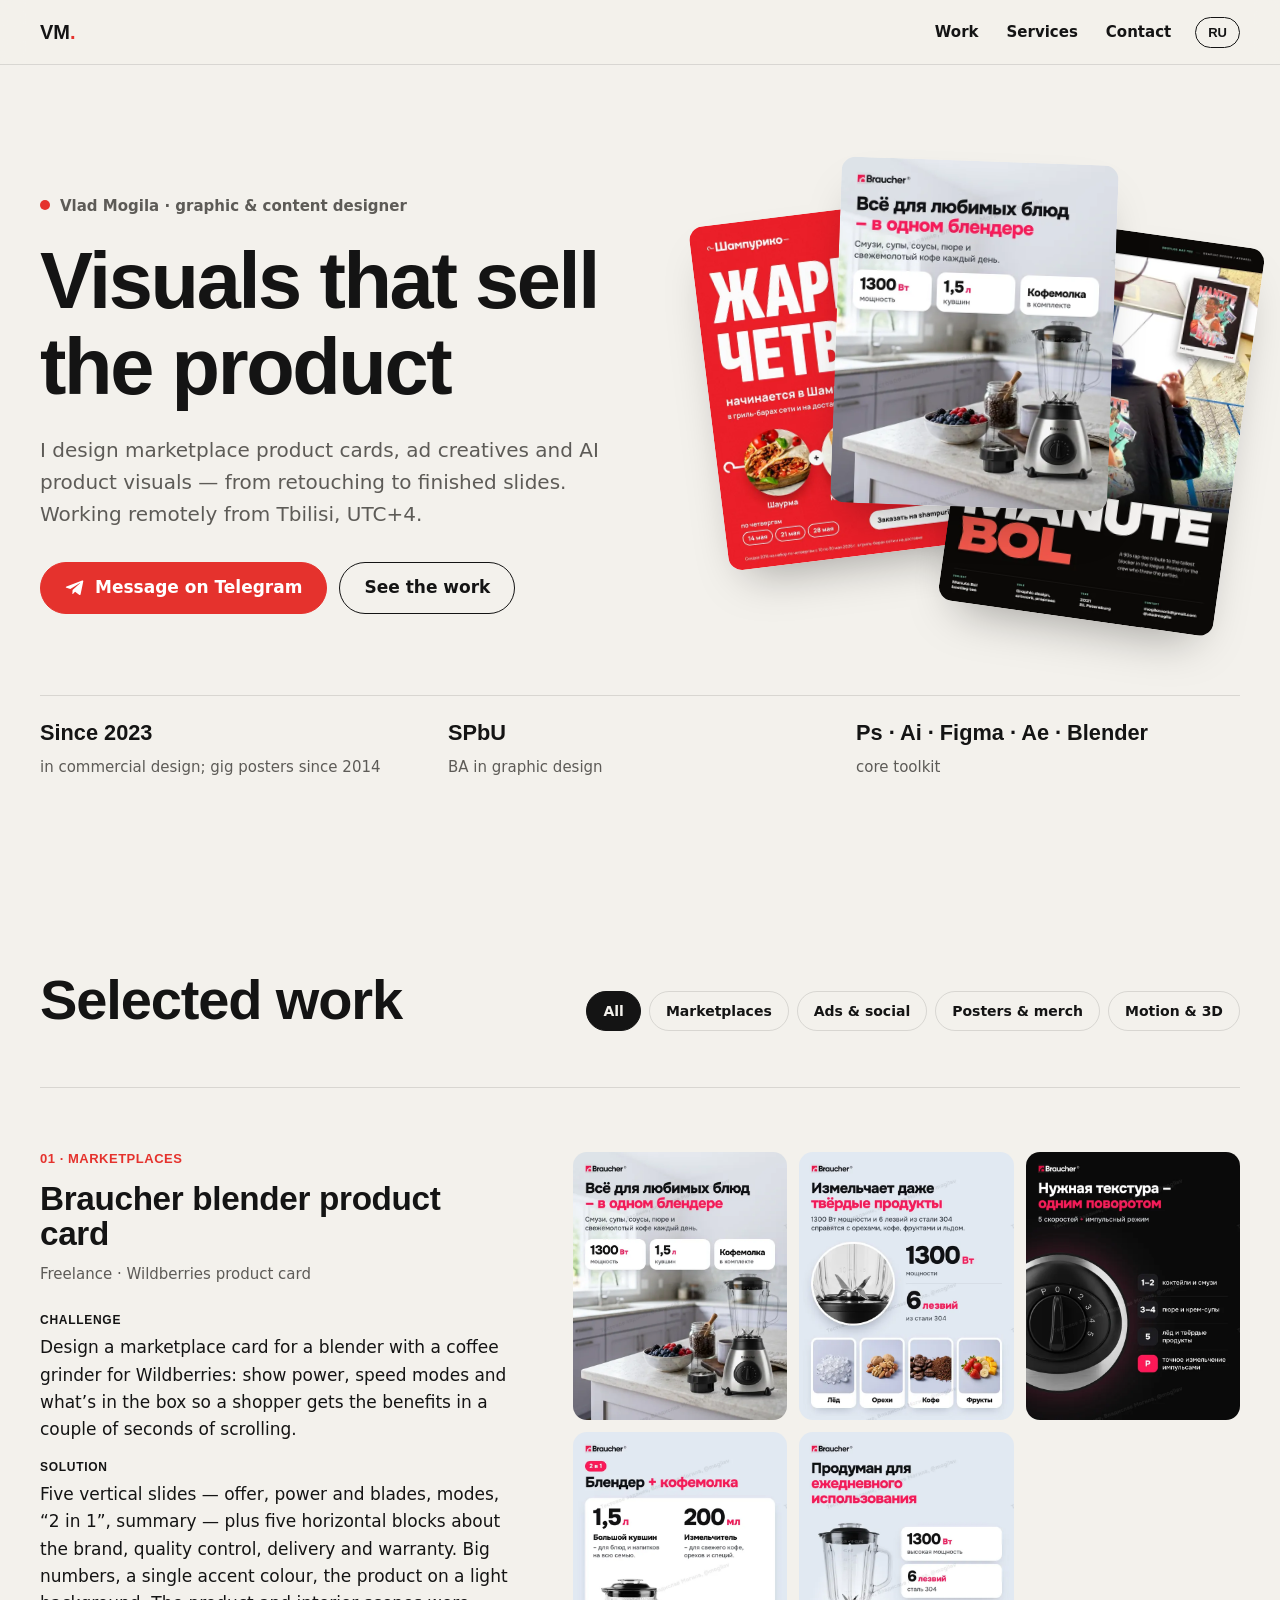
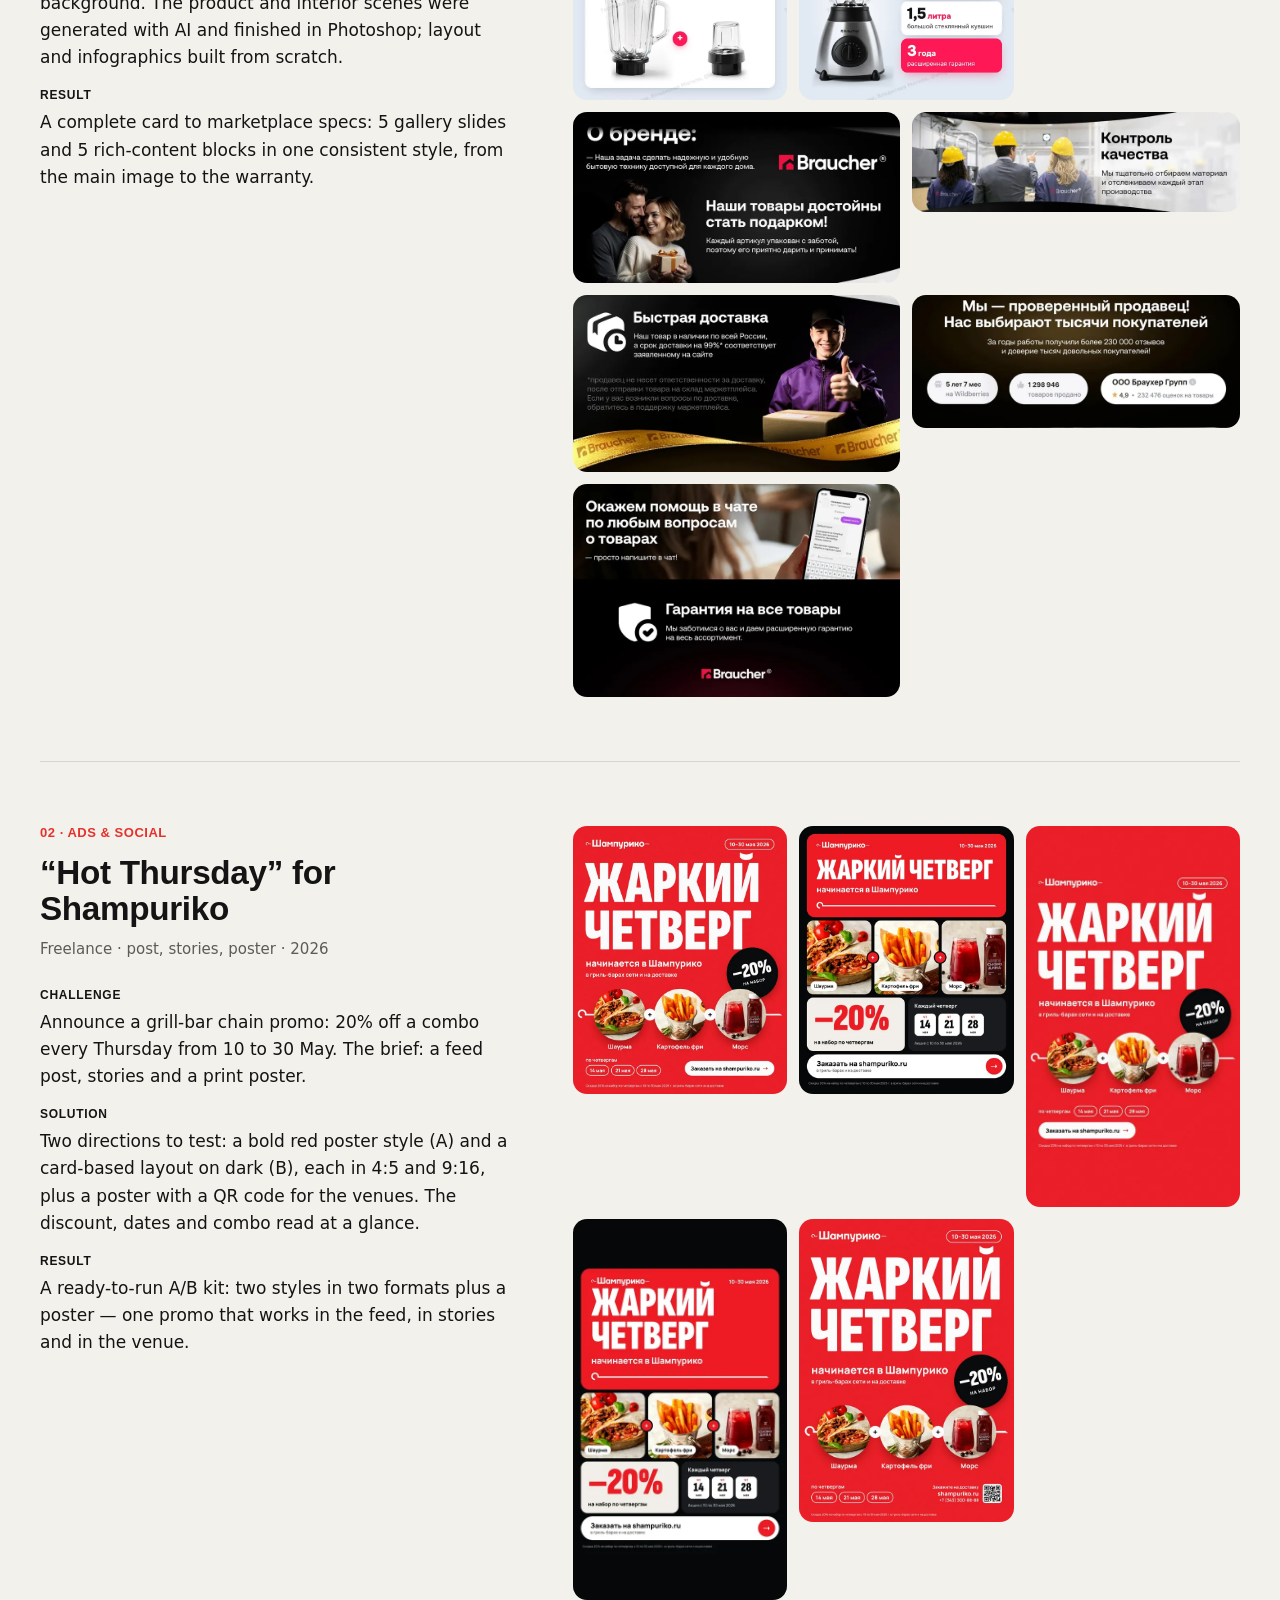
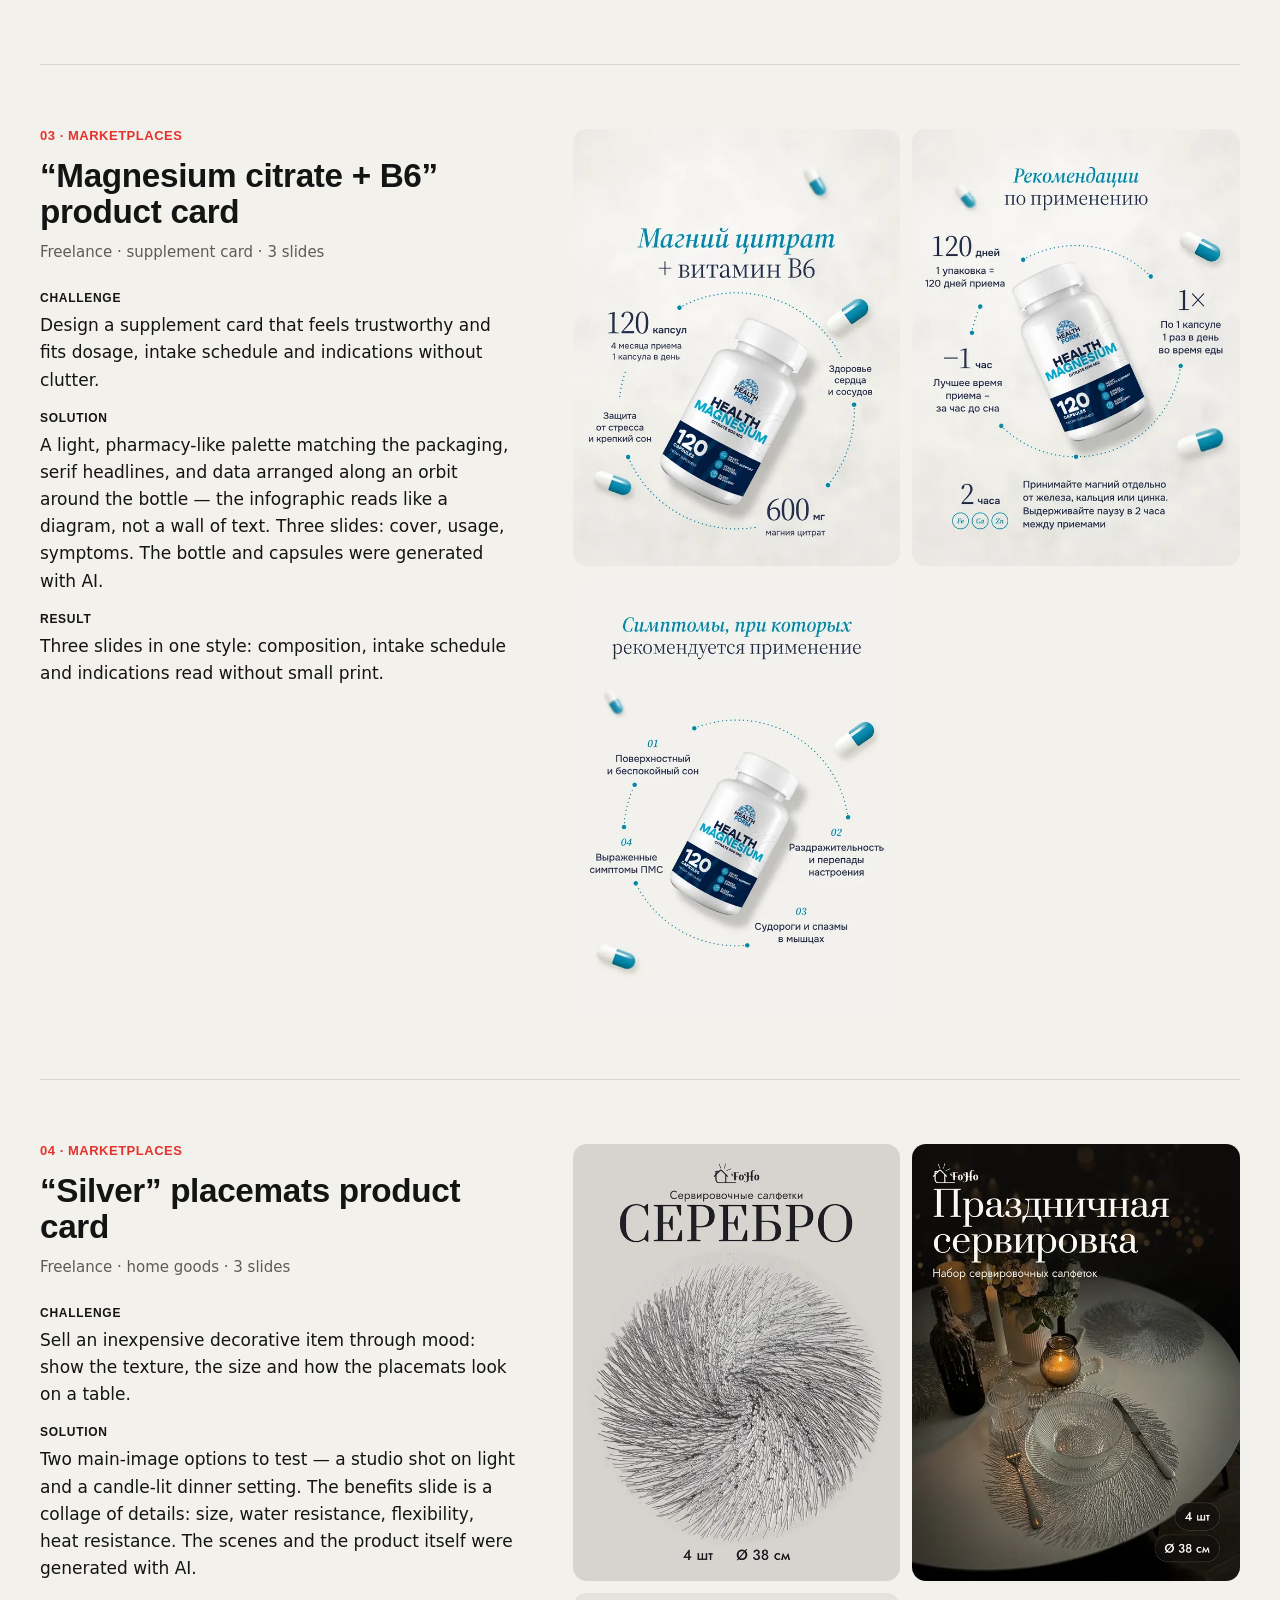
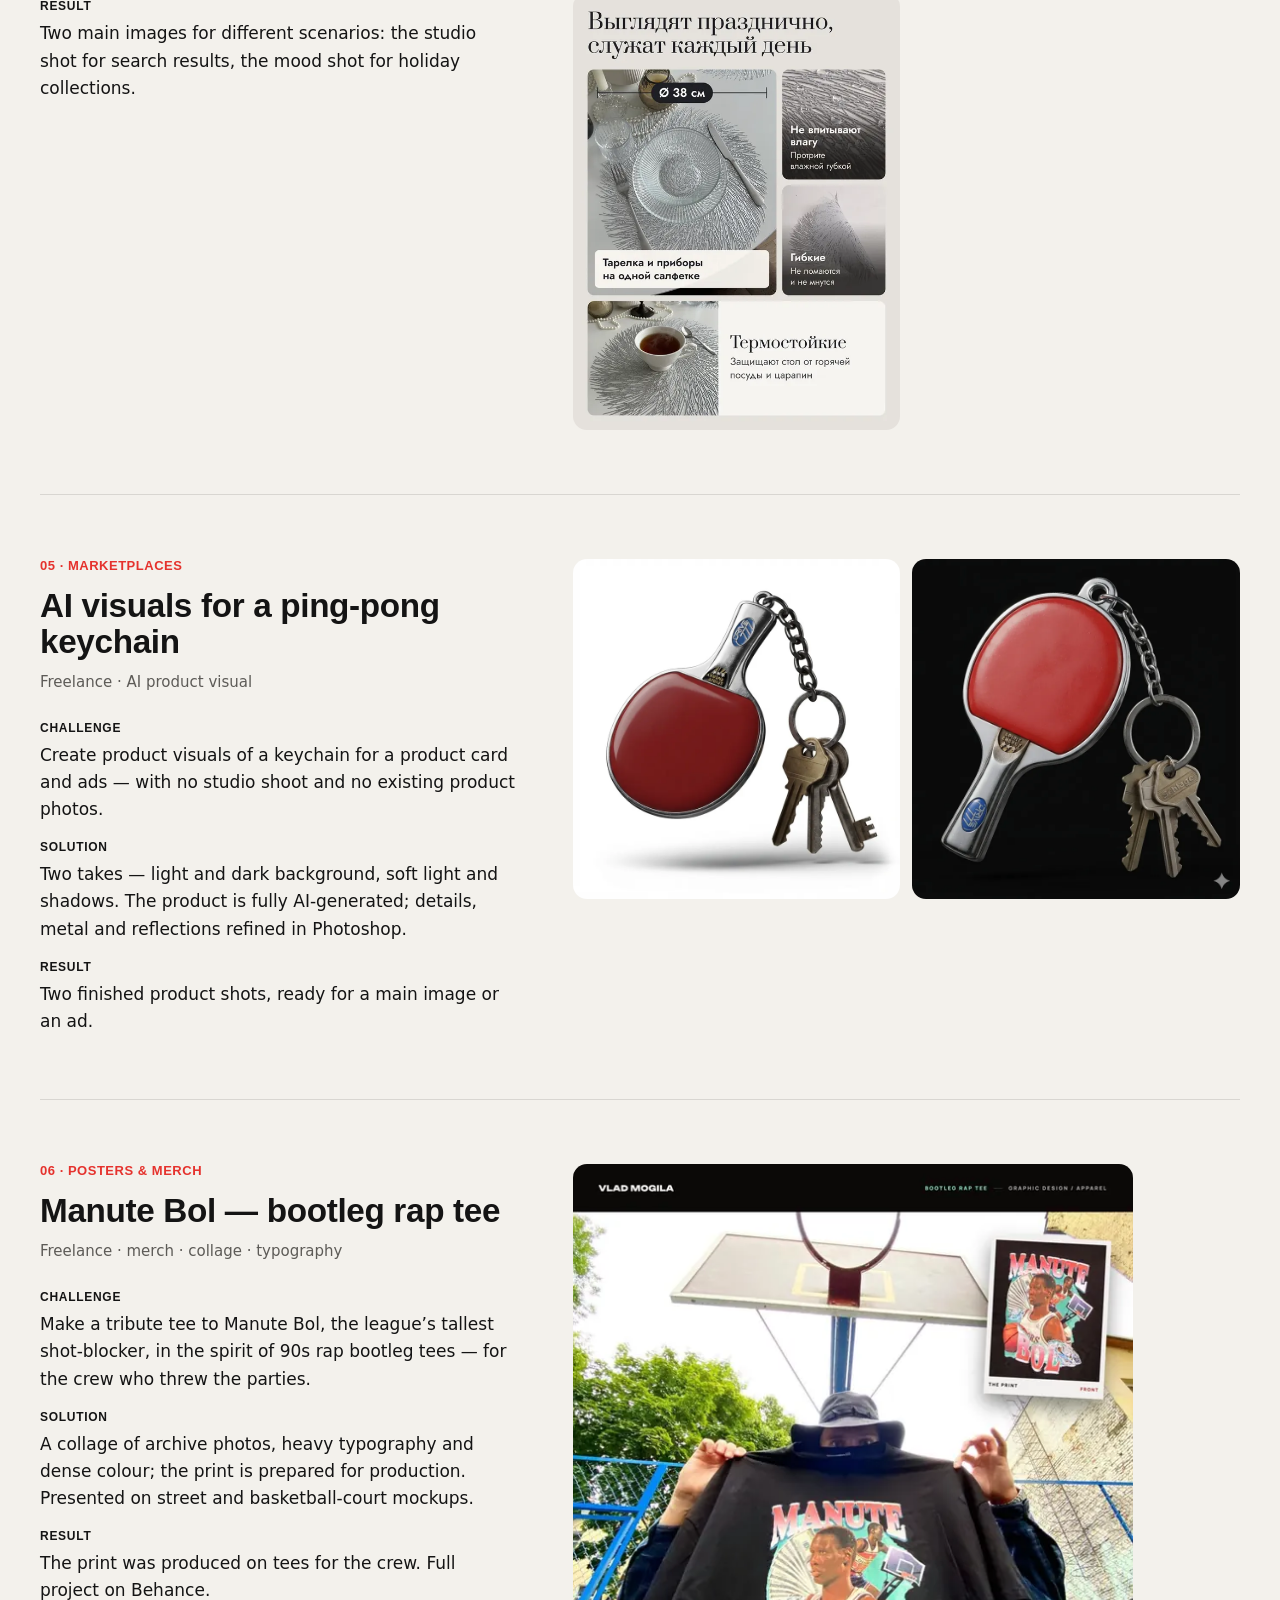
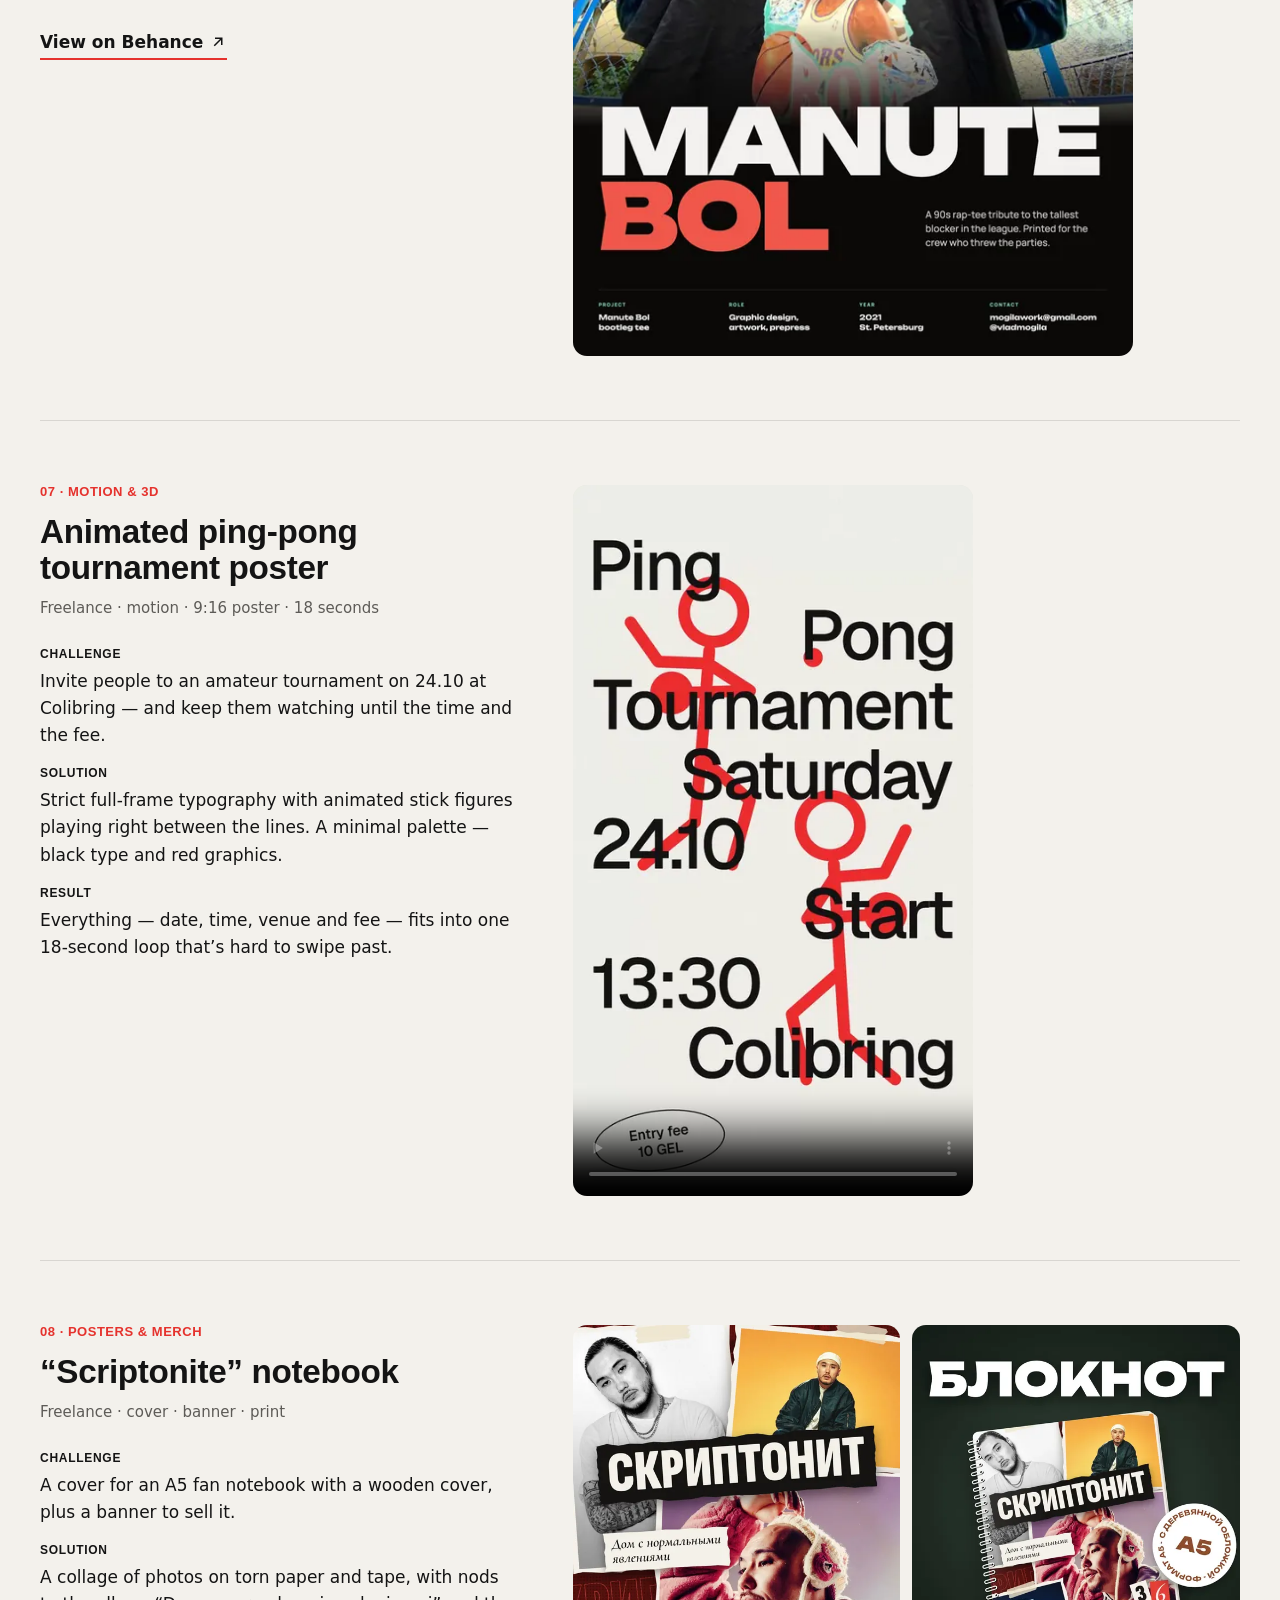
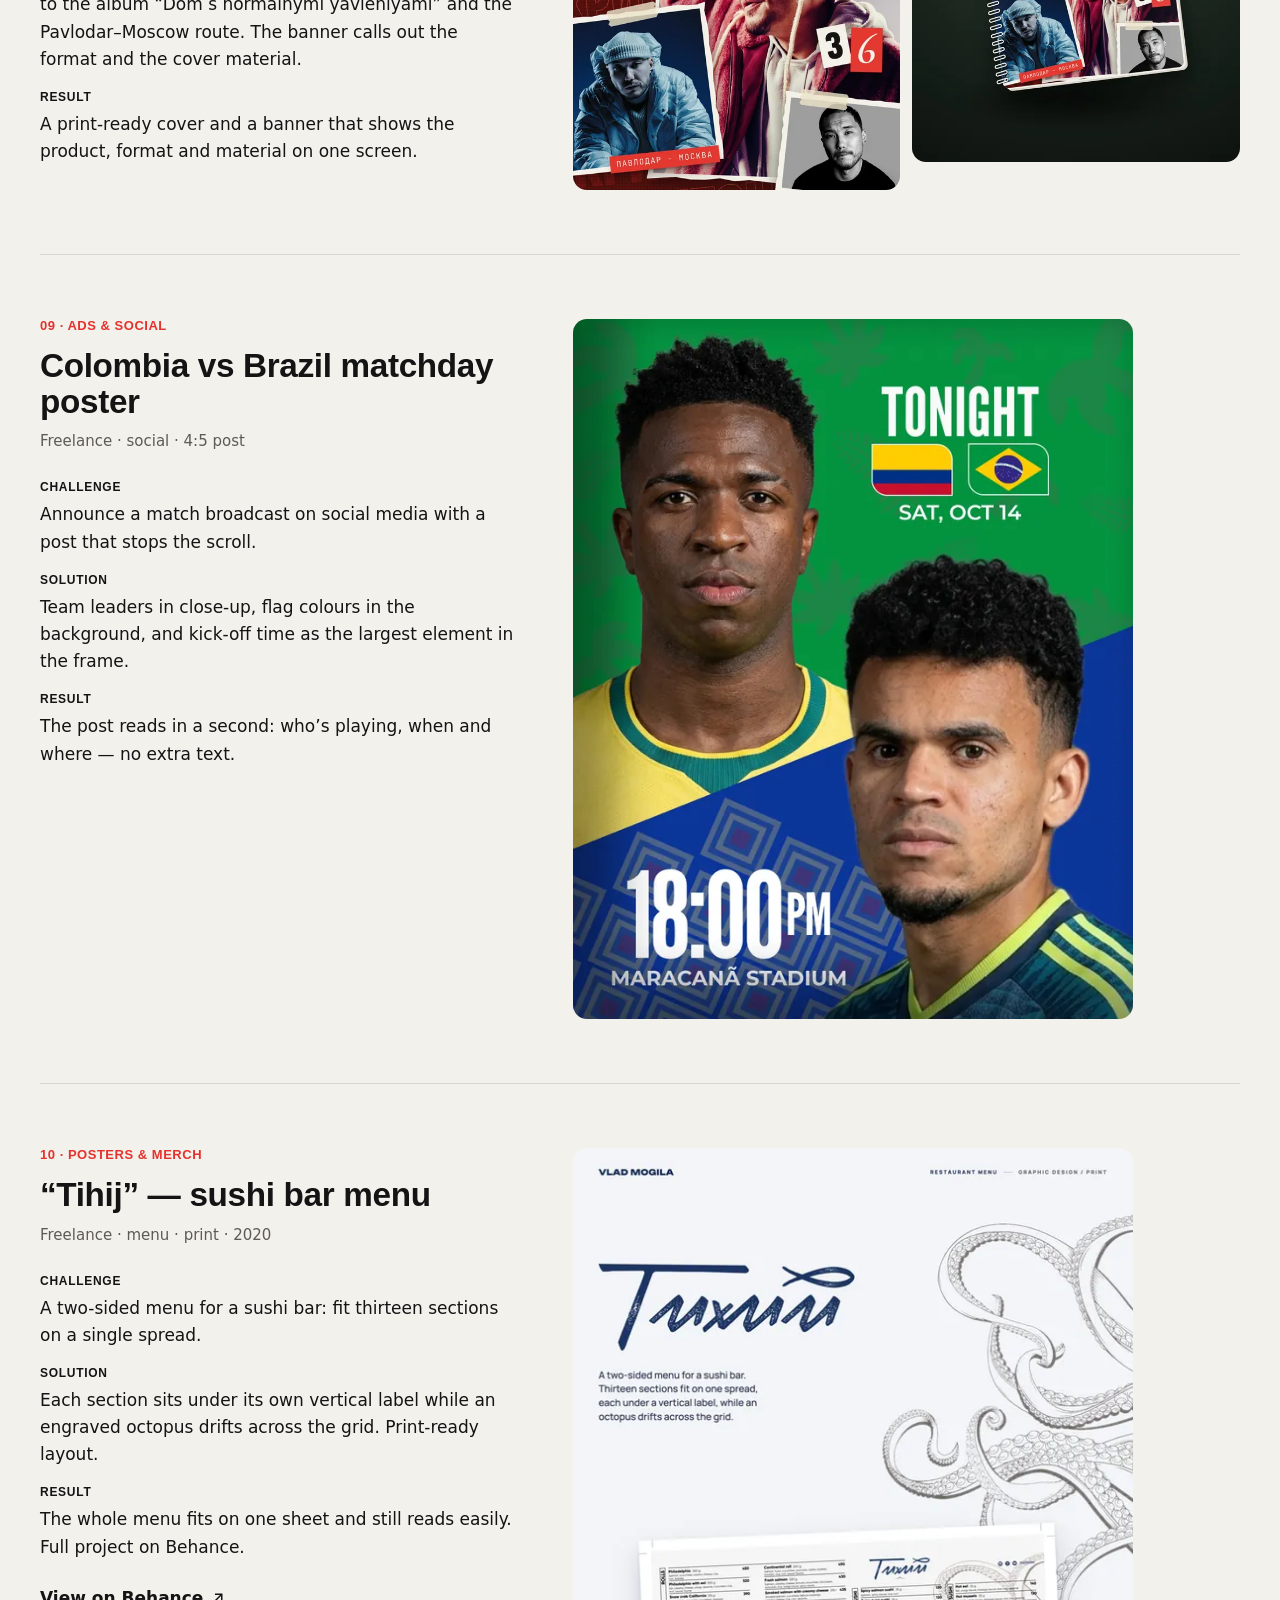
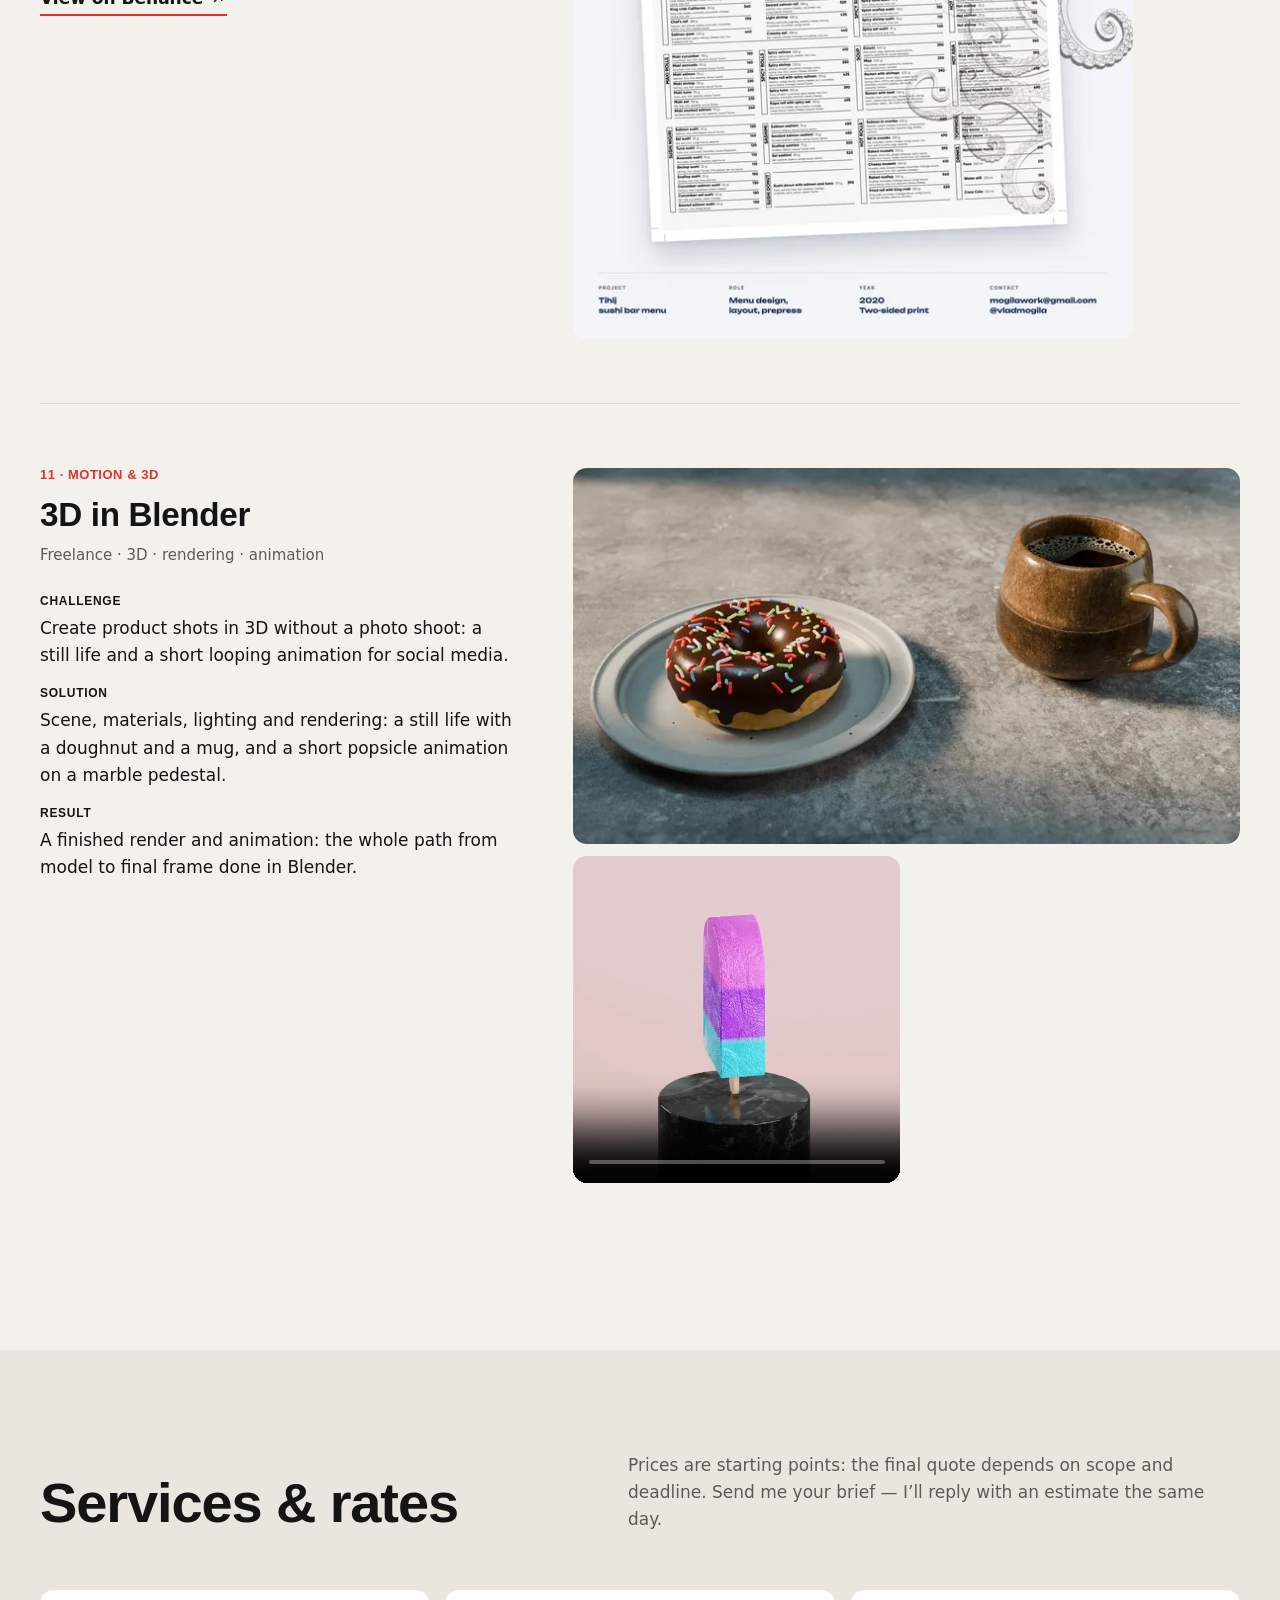
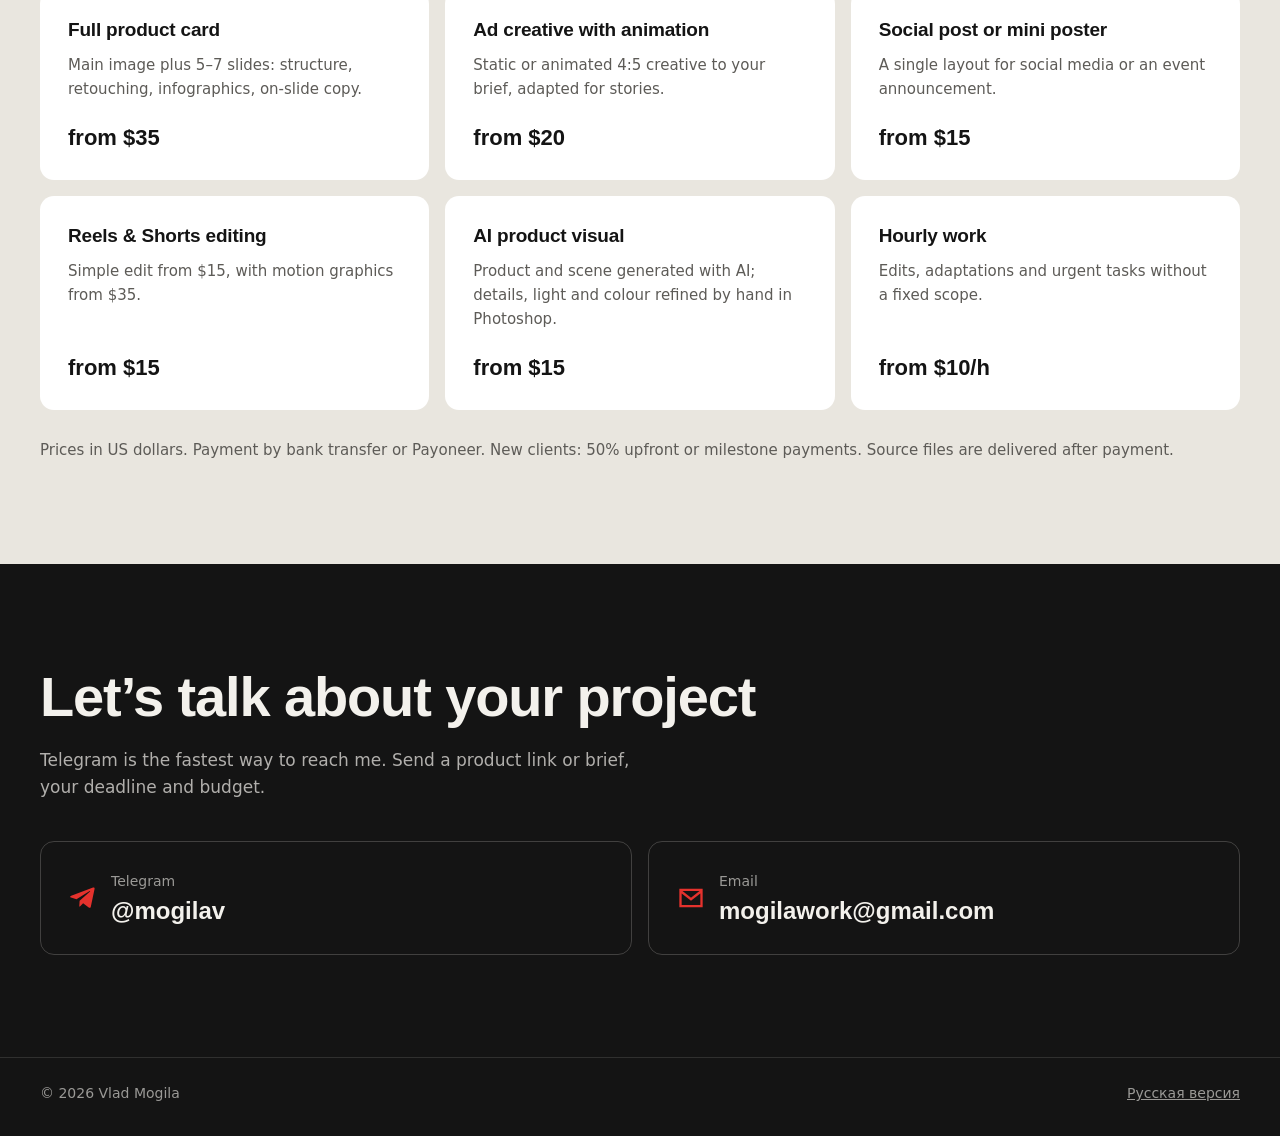
==== commit 8532abe2: "Fill in case texts, mark all cases as freelance, USD prices in EN Co-Authored-By: Claude Opus 5.5 <n" ====
--- a/docs/en/index.html
+++ b/docs/en/index.html
@@ -82,11 +82,11 @@
         <div class="case__text">
           <p class="case__num">01 · Marketplaces</p>
           <h3 class="case__title">Braucher blender product card</h3>
-          <p class="case__meta">Product card · 5 slides + 5 rich-content blocks</p>
-          <dl class="case__story">
-            <div><dt>Challenge</dt><dd>Design a marketplace card for a blender with a coffee grinder for <mark class="todo">[ЗАПОЛНИТЬ: marketplace]</mark>: show power, speed modes and what’s in the box so a shopper gets the benefits in a couple of seconds of scrolling.</dd></div>
-            <div><dt>Solution</dt><dd>Five vertical slides — offer, power and blades, modes, “2 in 1”, summary — plus five horizontal blocks about the brand, quality control, delivery and warranty. Big numbers, a single accent colour, the product on a light background. <mark class="todo">[ЗАПОЛНИТЬ: what you did yourself — shooting, retouching, backgrounds]</mark></dd></div>
-            <div><dt>Result</dt><dd><mark class="todo">[ЗАПОЛНИТЬ: timeline, rounds of edits, client feedback or metrics if any]</mark></dd></div>
+          <p class="case__meta">Freelance · Wildberries product card</p>
+          <dl class="case__story">
+            <div><dt>Challenge</dt><dd>Design a marketplace card for a blender with a coffee grinder for Wildberries: show power, speed modes and what’s in the box so a shopper gets the benefits in a couple of seconds of scrolling.</dd></div>
+            <div><dt>Solution</dt><dd>Five vertical slides — offer, power and blades, modes, “2 in 1”, summary — plus five horizontal blocks about the brand, quality control, delivery and warranty. Big numbers, a single accent colour, the product on a light background. The product and interior scenes were generated with AI and finished in Photoshop; layout and infographics built from scratch.</dd></div>
+            <div><dt>Result</dt><dd>A complete card to marketplace specs: 5 gallery slides and 5 rich-content blocks in one consistent style, from the main image to the warranty.</dd></div>
           </dl>
         </div>
         <div class="case__gallery">
@@ -106,11 +106,11 @@
         <div class="case__text">
           <p class="case__num">02 · Ads & social</p>
           <h3 class="case__title">“Hot Thursday” for Shampuriko</h3>
-          <p class="case__meta">Ad campaign · post, stories, poster · 2026</p>
-          <dl class="case__story">
-            <div><dt>Challenge</dt><dd>Announce a grill-bar chain promo: 20% off a combo every Thursday from 10 to 30 May. The brief: a feed post, stories and a print poster. <mark class="todo">[ЗАПОЛНИТЬ: real order or concept]</mark></dd></div>
+          <p class="case__meta">Freelance · post, stories, poster · 2026</p>
+          <dl class="case__story">
+            <div><dt>Challenge</dt><dd>Announce a grill-bar chain promo: 20% off a combo every Thursday from 10 to 30 May. The brief: a feed post, stories and a print poster.</dd></div>
             <div><dt>Solution</dt><dd>Two directions to test: a bold red poster style (A) and a card-based layout on dark (B), each in 4:5 and 9:16, plus a poster with a QR code for the venues. The discount, dates and combo read at a glance.</dd></div>
-            <div><dt>Result</dt><dd><mark class="todo">[ЗАПОЛНИТЬ: which variant was chosen and why, test results if any]</mark></dd></div>
+            <div><dt>Result</dt><dd>A ready-to-run A/B kit: two styles in two formats plus a poster — one promo that works in the feed, in stories and in the venue.</dd></div>
           </dl>
         </div>
         <div class="case__gallery">
@@ -125,11 +125,11 @@
         <div class="case__text">
           <p class="case__num">03 · Marketplaces</p>
           <h3 class="case__title">“Magnesium citrate + B6” product card</h3>
-          <p class="case__meta">Product card · supplement · 3 slides</p>
-          <dl class="case__story">
-            <div><dt>Challenge</dt><dd>Design a supplement card that feels trustworthy and fits dosage, intake schedule and indications without clutter. <mark class="todo">[ЗАПОЛНИТЬ: client, marketplace]</mark></dd></div>
-            <div><dt>Solution</dt><dd>A light, pharmacy-like palette matching the packaging, serif headlines, and data arranged along an orbit around the bottle — the infographic reads like a diagram, not a wall of text. Three slides: cover, usage, symptoms.</dd></div>
-            <div><dt>Result</dt><dd><mark class="todo">[ЗАПОЛНИТЬ]</mark></dd></div>
+          <p class="case__meta">Freelance · supplement card · 3 slides</p>
+          <dl class="case__story">
+            <div><dt>Challenge</dt><dd>Design a supplement card that feels trustworthy and fits dosage, intake schedule and indications without clutter.</dd></div>
+            <div><dt>Solution</dt><dd>A light, pharmacy-like palette matching the packaging, serif headlines, and data arranged along an orbit around the bottle — the infographic reads like a diagram, not a wall of text. Three slides: cover, usage, symptoms. The bottle and capsules were generated with AI.</dd></div>
+            <div><dt>Result</dt><dd>Three slides in one style: composition, intake schedule and indications read without small print.</dd></div>
           </dl>
         </div>
         <div class="case__gallery">
@@ -142,11 +142,11 @@
         <div class="case__text">
           <p class="case__num">04 · Marketplaces</p>
           <h3 class="case__title">“Silver” placemats product card</h3>
-          <p class="case__meta">Product card · home goods · 3 slides</p>
-          <dl class="case__story">
-            <div><dt>Challenge</dt><dd>Sell an inexpensive decorative item through mood: show the texture, the size and how the placemats look on a table. <mark class="todo">[ЗАПОЛНИТЬ: client, marketplace]</mark></dd></div>
-            <div><dt>Solution</dt><dd>Two main-image options to test — a studio shot on light and a candle-lit dinner setting. The benefits slide is a collage of details: size, water resistance, flexibility, heat resistance.</dd></div>
-            <div><dt>Result</dt><dd><mark class="todo">[ЗАПОЛНИТЬ: which main image was chosen and why]</mark></dd></div>
+          <p class="case__meta">Freelance · home goods · 3 slides</p>
+          <dl class="case__story">
+            <div><dt>Challenge</dt><dd>Sell an inexpensive decorative item through mood: show the texture, the size and how the placemats look on a table.</dd></div>
+            <div><dt>Solution</dt><dd>Two main-image options to test — a studio shot on light and a candle-lit dinner setting. The benefits slide is a collage of details: size, water resistance, flexibility, heat resistance. The scenes and the product itself were generated with AI.</dd></div>
+            <div><dt>Result</dt><dd>Two main images for different scenarios: the studio shot for search results, the mood shot for holiday collections.</dd></div>
           </dl>
         </div>
         <div class="case__gallery">
@@ -159,11 +159,11 @@
         <div class="case__text">
           <p class="case__num">05 · Marketplaces</p>
           <h3 class="case__title">AI visuals for a ping-pong keychain</h3>
-          <p class="case__meta">Product visual · AI tools</p>
-          <dl class="case__story">
-            <div><dt>Challenge</dt><dd>Create product visuals of a keychain for <mark class="todo">[ЗАПОЛНИТЬ: product card, ad]</mark> without a studio shoot.</dd></div>
-            <div><dt>Solution</dt><dd>Two takes — light and dark background, soft light and shadows. <mark class="todo">[ЗАПОЛНИТЬ: which AI tools you used and what you refined by hand]</mark></dd></div>
-            <div><dt>Result</dt><dd><mark class="todo">[ЗАПОЛНИТЬ]</mark></dd></div>
+          <p class="case__meta">Freelance · AI product visual</p>
+          <dl class="case__story">
+            <div><dt>Challenge</dt><dd>Create product visuals of a keychain for a product card and ads — with no studio shoot and no existing product photos.</dd></div>
+            <div><dt>Solution</dt><dd>Two takes — light and dark background, soft light and shadows. The product is fully AI-generated; details, metal and reflections refined in Photoshop.</dd></div>
+            <div><dt>Result</dt><dd>Two finished product shots, ready for a main image or an ad.</dd></div>
           </dl>
         </div>
         <div class="case__gallery">
@@ -175,11 +175,11 @@
         <div class="case__text">
           <p class="case__num">06 · Posters & merch</p>
           <h3 class="case__title">Manute Bol — bootleg rap tee</h3>
-          <p class="case__meta">Merch · collage · typography</p>
-          <dl class="case__story">
-            <div><dt>Challenge</dt><dd>Make a tribute tee to Manute Bol, the league’s tallest shot-blocker, in the spirit of 90s rap bootleg tees. <mark class="todo">[ЗАПОЛНИТЬ: who it was for]</mark></dd></div>
+          <p class="case__meta">Freelance · merch · collage · typography</p>
+          <dl class="case__story">
+            <div><dt>Challenge</dt><dd>Make a tribute tee to Manute Bol, the league’s tallest shot-blocker, in the spirit of 90s rap bootleg tees — for the crew who threw the parties.</dd></div>
             <div><dt>Solution</dt><dd>A collage of archive photos, heavy typography and dense colour; the print is prepared for production. Presented on street and basketball-court mockups.</dd></div>
-            <div><dt>Result</dt><dd><mark class="todo">[ЗАПОЛНИТЬ: print run, who wears it]</mark></dd></div>
+            <div><dt>Result</dt><dd>The print was produced on tees for the crew. Full project on Behance.</dd></div>
           </dl>
           <a class="case__link" href="https://www.behance.net/gallery/255535507/Manute-Bol-Bootleg-Rap-Tee" target="_blank" rel="noopener">View on Behance <svg aria-hidden="true" viewBox="0 0 24 24" width="18" height="18"><path fill="none" stroke="currentColor" stroke-width="2" d="M7 17 17 7M8 7h9v9"/></svg></a>
         </div>
@@ -191,11 +191,11 @@
         <div class="case__text">
           <p class="case__num">07 · Motion & 3D</p>
           <h3 class="case__title">Animated ping-pong tournament poster</h3>
-          <p class="case__meta">Motion · 9:16 stories · 18 seconds</p>
-          <dl class="case__story">
-            <div><dt>Challenge</dt><dd>Invite people to an amateur tournament on 24.10 at Colibring — and keep them watching until the time and the fee. <mark class="todo">[ЗАПОЛНИТЬ: commission or personal project]</mark></dd></div>
+          <p class="case__meta">Freelance · motion · 9:16 poster · 18 seconds</p>
+          <dl class="case__story">
+            <div><dt>Challenge</dt><dd>Invite people to an amateur tournament on 24.10 at Colibring — and keep them watching until the time and the fee.</dd></div>
             <div><dt>Solution</dt><dd>Strict full-frame typography with animated stick figures playing right between the lines. A minimal palette — black type and red graphics.</dd></div>
-            <div><dt>Result</dt><dd><mark class="todo">[ЗАПОЛНИТЬ: turnout, stories reach]</mark></dd></div>
+            <div><dt>Result</dt><dd>Everything — date, time, venue and fee — fits into one 18-second loop that’s hard to swipe past.</dd></div>
           </dl>
         </div>
         <div class="case__gallery">
@@ -206,11 +206,11 @@
         <div class="case__text">
           <p class="case__num">08 · Posters & merch</p>
           <h3 class="case__title">“Scriptonite” notebook</h3>
-          <p class="case__meta">Cover · banner · print</p>
-          <dl class="case__story">
-            <div><dt>Challenge</dt><dd>A cover for an A5 fan notebook with a wooden cover, plus a banner to sell it. <mark class="todo">[ЗАПОЛНИТЬ: client, where it was sold]</mark></dd></div>
+          <p class="case__meta">Freelance · cover · banner · print</p>
+          <dl class="case__story">
+            <div><dt>Challenge</dt><dd>A cover for an A5 fan notebook with a wooden cover, plus a banner to sell it.</dd></div>
             <div><dt>Solution</dt><dd>A collage of photos on torn paper and tape, with nods to the album “Dom s normalnymi yavleniyami” and the Pavlodar–Moscow route. The banner calls out the format and the cover material.</dd></div>
-            <div><dt>Result</dt><dd><mark class="todo">[ЗАПОЛНИТЬ]</mark></dd></div>
+            <div><dt>Result</dt><dd>A print-ready cover and a banner that shows the product, format and material on one screen.</dd></div>
           </dl>
         </div>
         <div class="case__gallery">
@@ -222,11 +222,11 @@
         <div class="case__text">
           <p class="case__num">09 · Ads & social</p>
           <h3 class="case__title">Colombia vs Brazil matchday poster</h3>
-          <p class="case__meta">Social · 4:5 post</p>
-          <dl class="case__story">
-            <div><dt>Challenge</dt><dd>Announce the match on social media. <mark class="todo">[ЗАПОЛНИТЬ: commission or concept, for whom]</mark></dd></div>
+          <p class="case__meta">Freelance · social · 4:5 post</p>
+          <dl class="case__story">
+            <div><dt>Challenge</dt><dd>Announce a match broadcast on social media with a post that stops the scroll.</dd></div>
             <div><dt>Solution</dt><dd>Team leaders in close-up, flag colours in the background, and kick-off time as the largest element in the frame.</dd></div>
-            <div><dt>Result</dt><dd><mark class="todo">[ЗАПОЛНИТЬ]</mark></dd></div>
+            <div><dt>Result</dt><dd>The post reads in a second: who’s playing, when and where — no extra text.</dd></div>
           </dl>
         </div>
         <div class="case__gallery">
@@ -237,11 +237,11 @@
         <div class="case__text">
           <p class="case__num">10 · Posters & merch</p>
           <h3 class="case__title">“Tihij” — sushi bar menu</h3>
-          <p class="case__meta">Menu · print · 2020</p>
-          <dl class="case__story">
-            <div><dt>Challenge</dt><dd>A two-sided menu for a sushi bar: fit thirteen sections on a single spread. <mark class="todo">[ЗАПОЛНИТЬ: city, how it was used]</mark></dd></div>
+          <p class="case__meta">Freelance · menu · print · 2020</p>
+          <dl class="case__story">
+            <div><dt>Challenge</dt><dd>A two-sided menu for a sushi bar: fit thirteen sections on a single spread.</dd></div>
             <div><dt>Solution</dt><dd>Each section sits under its own vertical label while an engraved octopus drifts across the grid. Print-ready layout.</dd></div>
-            <div><dt>Result</dt><dd><mark class="todo">[ЗАПОЛНИТЬ]</mark></dd></div>
+            <div><dt>Result</dt><dd>The whole menu fits on one sheet and still reads easily. Full project on Behance.</dd></div>
           </dl>
           <a class="case__link" href="https://www.behance.net/gallery/93482807/tihij-Menu-for-restaurant" target="_blank" rel="noopener">View on Behance <svg aria-hidden="true" viewBox="0 0 24 24" width="18" height="18"><path fill="none" stroke="currentColor" stroke-width="2" d="M7 17 17 7M8 7h9v9"/></svg></a>
         </div>
@@ -253,11 +253,11 @@
         <div class="case__text">
           <p class="case__num">11 · Motion & 3D</p>
           <h3 class="case__title">3D in Blender</h3>
-          <p class="case__meta">3D · rendering · animation</p>
-          <dl class="case__story">
-            <div><dt>Challenge</dt><dd><mark class="todo">[ЗАПОЛНИТЬ: study or personal work, why you made it]</mark></dd></div>
+          <p class="case__meta">Freelance · 3D · rendering · animation</p>
+          <dl class="case__story">
+            <div><dt>Challenge</dt><dd>Create product shots in 3D without a photo shoot: a still life and a short looping animation for social media.</dd></div>
             <div><dt>Solution</dt><dd>Scene, materials, lighting and rendering: a still life with a doughnut and a mug, and a short popsicle animation on a marble pedestal.</dd></div>
-            <div><dt>Result</dt><dd><mark class="todo">[ЗАПОЛНИТЬ: where it helped — e.g. product scenes for cards]</mark></dd></div>
+            <div><dt>Result</dt><dd>A finished render and animation: the whole path from model to final frame done in Blender.</dd></div>
           </dl>
         </div>
         <div class="case__gallery">
@@ -278,35 +278,35 @@
         <li class="service">
           <h3>Full product card</h3>
           <p>Main image plus 5–7 slides: structure, retouching, infographics, on-slide copy.</p>
-          <p class="service__price">from 2,500 ₽</p>
+          <p class="service__price">from $35</p>
         </li>
         <li class="service">
           <h3>Ad creative with animation</h3>
           <p>Static or animated 4:5 creative to your brief, adapted for stories.</p>
-          <p class="service__price">from 1,500 ₽</p>
+          <p class="service__price">from $20</p>
         </li>
         <li class="service">
           <h3>Social post or mini poster</h3>
           <p>A single layout for social media or an event announcement.</p>
-          <p class="service__price">from 1,000 ₽</p>
+          <p class="service__price">from $15</p>
         </li>
         <li class="service">
           <h3>Reels &amp; Shorts editing</h3>
-          <p>Simple edit from 1,000 ₽, with motion graphics from 2,500 ₽.</p>
-          <p class="service__price">from 1,000 ₽</p>
+          <p>Simple edit from $15, with motion graphics from $35.</p>
+          <p class="service__price">from $15</p>
         </li>
         <li class="service">
           <h3>AI product visual</h3>
-          <p>Your real product in a generated scene, with light, shadows and colour matched by hand.</p>
-          <p class="service__price">from <mark class="todo">[ЗАПОЛНИТЬ]</mark> ₽</p>
+          <p>Product and scene generated with AI; details, light and colour refined by hand in Photoshop.</p>
+          <p class="service__price">from $15</p>
         </li>
         <li class="service">
           <h3>Hourly work</h3>
           <p>Edits, adaptations and urgent tasks without a fixed scope.</p>
-          <p class="service__price">from 600 ₽/h</p>
+          <p class="service__price">from $10/h</p>
         </li>
         </ul>
-        <p class="terms">Prices in Russian roubles <mark class="todo">[ЗАПОЛНИТЬ: цены в USD/EUR для иностранных клиентов]</mark>. New clients: 50% upfront or milestone payments. Source files are delivered after payment.</p>
+        <p class="terms">Prices in US dollars. Payment by bank transfer or Payoneer. New clients: 50% upfront or milestone payments. Source files are delivered after payment.</p>
       </div>
     </section>
 
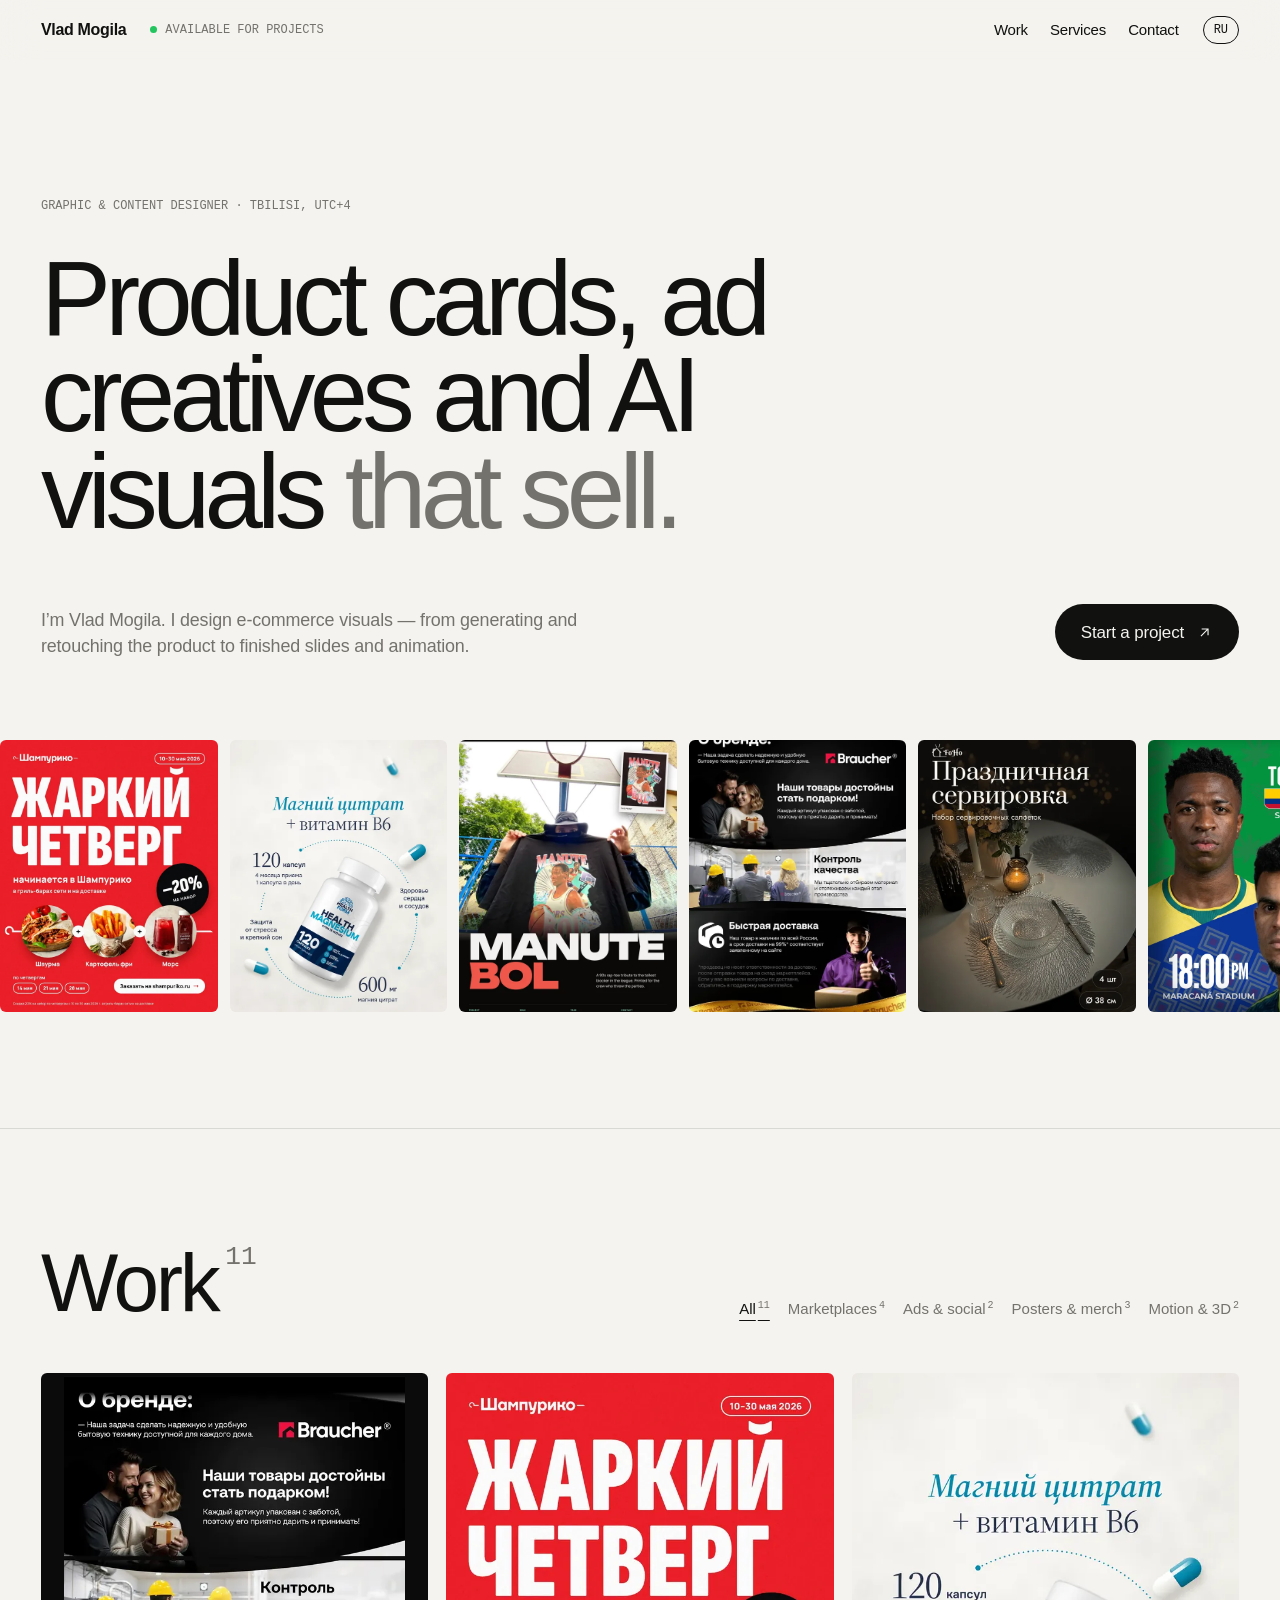
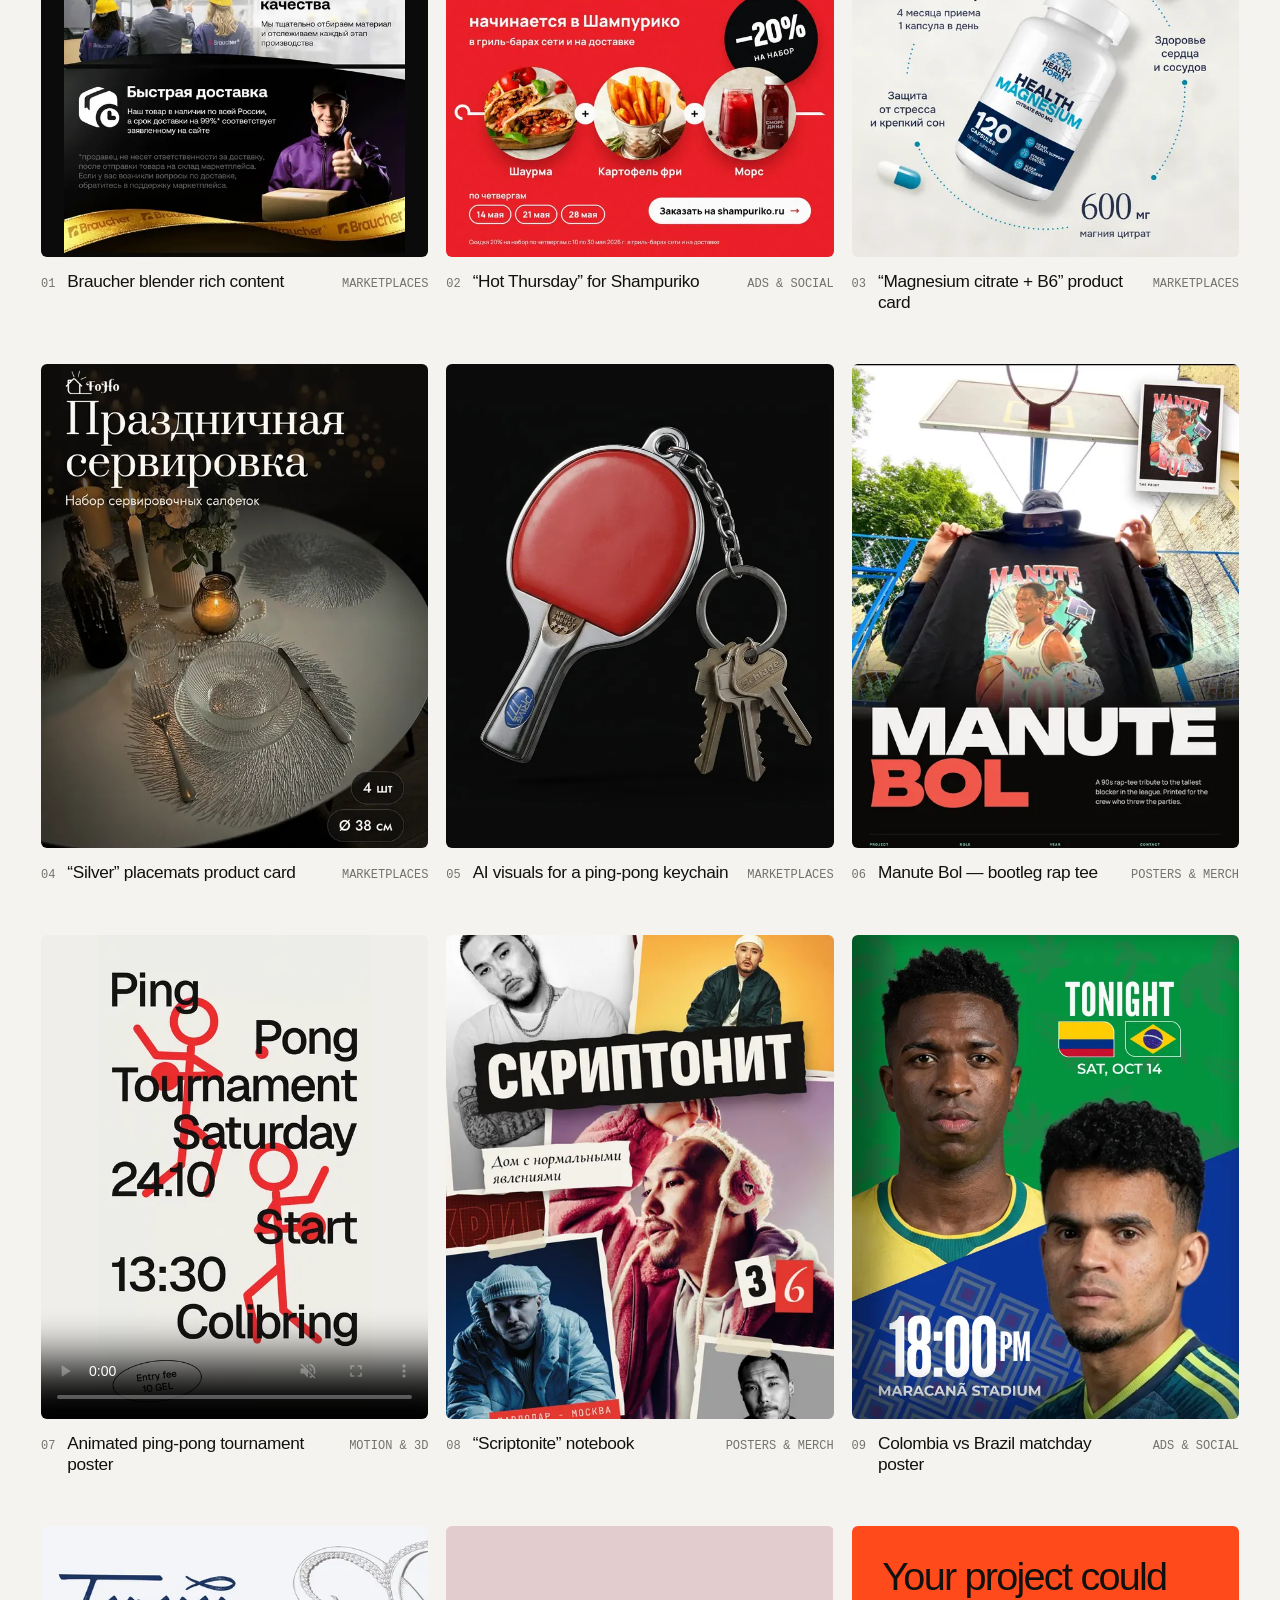
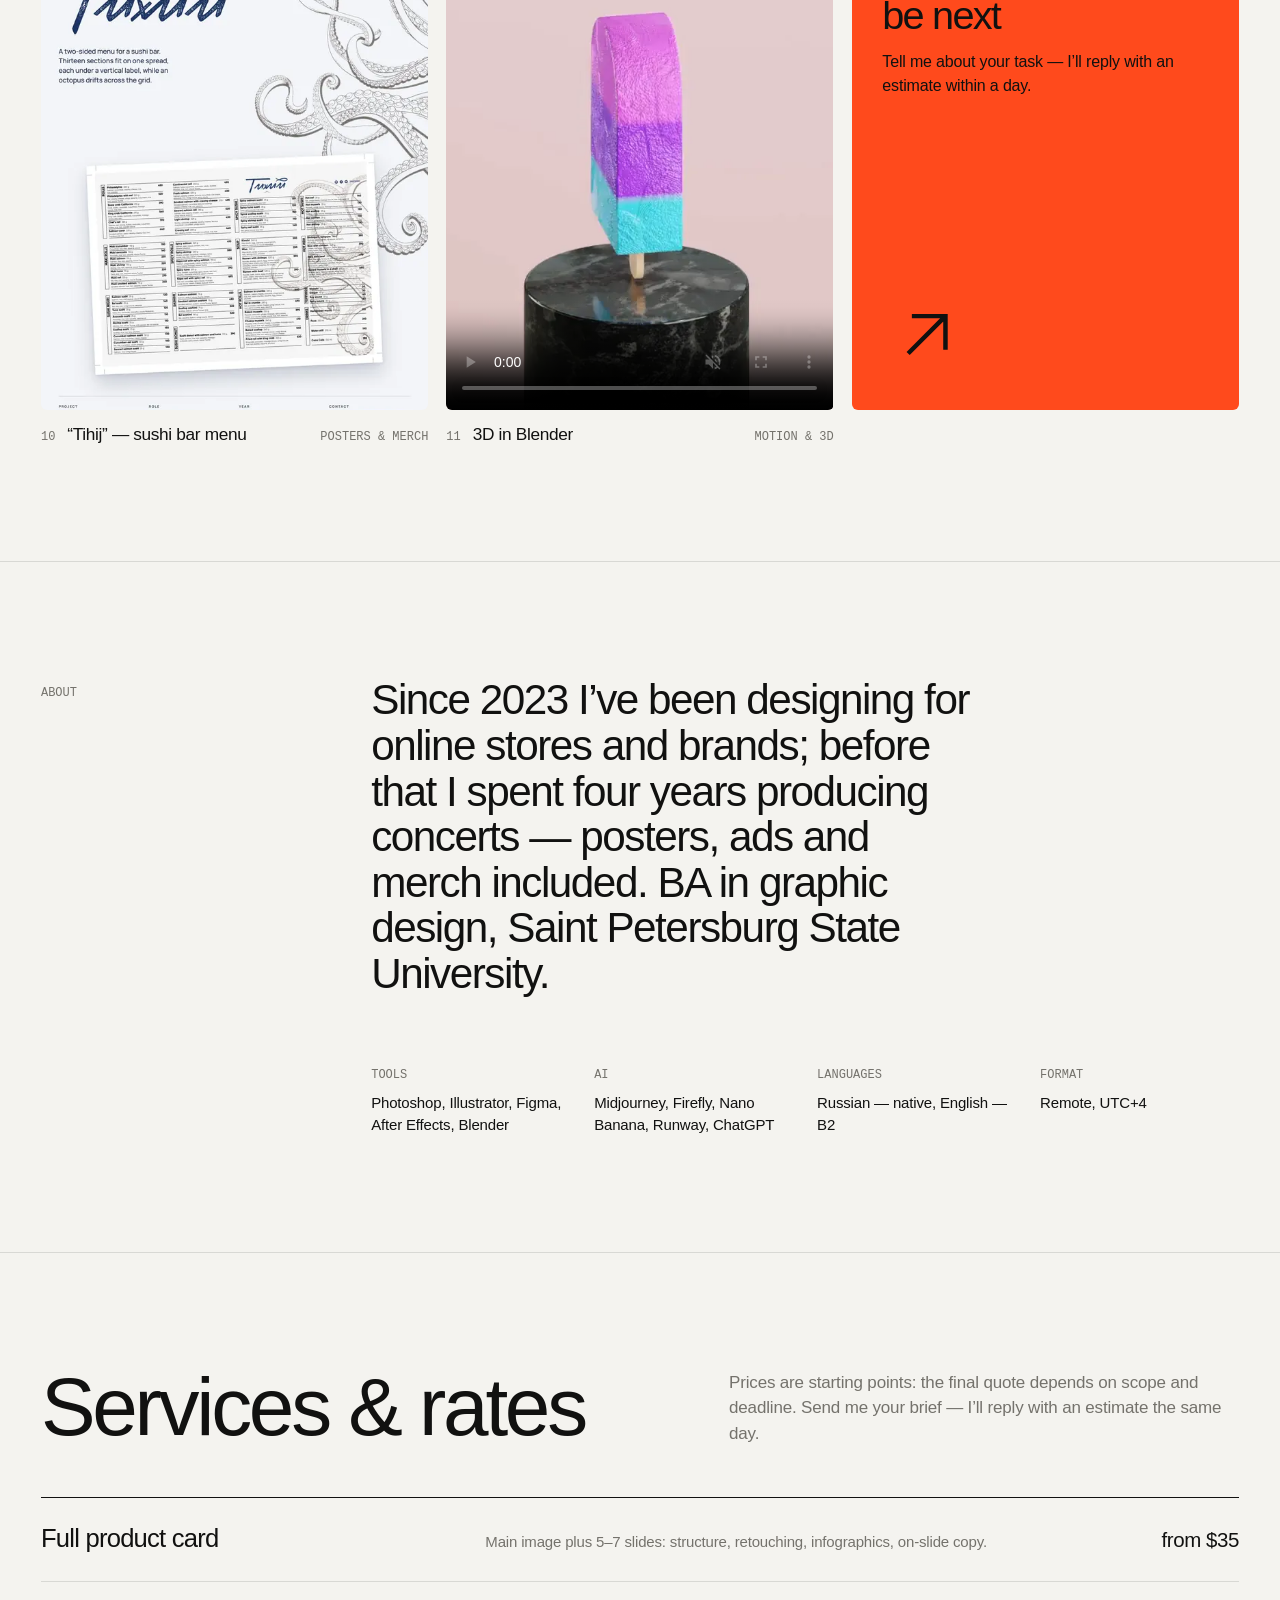
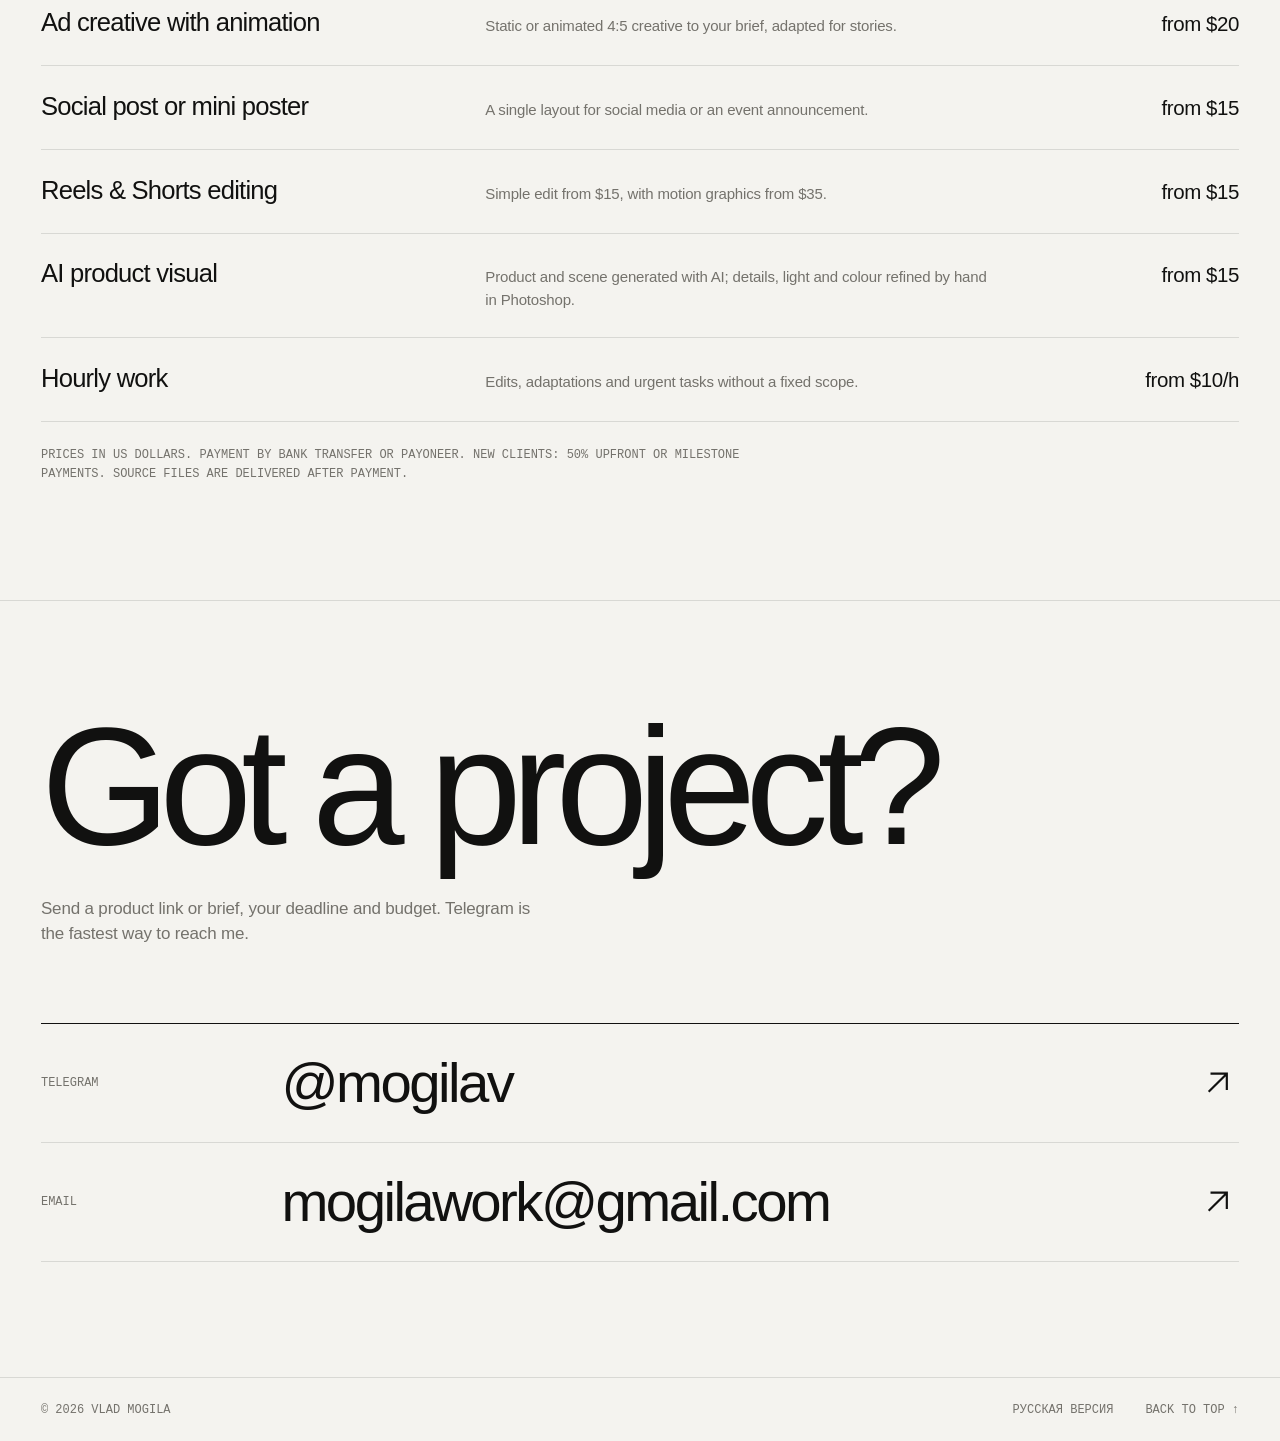
==== commit 94737685: "Redesign portfolio: minimal editorial layout, case sheets, dark mode - New look: Inter Tight + JetBr" ====
--- a/docs/en/index.html
+++ b/docs/en/index.html
@@ -2,14 +2,16 @@
 <html lang="en">
 <head>
   <meta charset="utf-8">
-  <meta name="viewport" content="width=device-width, initial-scale=1">
+  <meta name="viewport" content="width=device-width, initial-scale=1, viewport-fit=cover">
   <title>Vlad Mogila — graphic & content designer</title>
   <meta name="description" content="Marketplace product cards, ad creatives, AI product visuals and motion. Portfolio and rates.">
   <link rel="canonical" href="https://vladmogila.github.io/portfolio/en/">
   <link rel="alternate" hreflang="ru" href="https://vladmogila.github.io/portfolio/">
   <link rel="alternate" hreflang="en" href="https://vladmogila.github.io/portfolio/en/">
   <link rel="alternate" hreflang="x-default" href="https://vladmogila.github.io/portfolio/">
-  <meta name="theme-color" content="#f3f1ec">
+  <meta name="color-scheme" content="light dark">
+  <meta name="theme-color" content="#f4f3ef" media="(prefers-color-scheme: light)">
+  <meta name="theme-color" content="#0f0f0e" media="(prefers-color-scheme: dark)">
   <link rel="icon" href="../assets/favicon.svg" type="image/svg+xml">
   <link rel="apple-touch-icon" href="../assets/apple-touch-icon.png">
 
@@ -29,314 +31,441 @@
   <meta name="twitter:description" content="Marketplace product cards, ad creatives, AI product visuals and motion. Portfolio and rates.">
   <meta name="twitter:image" content="https://vladmogila.github.io/portfolio/assets/og-en.jpg">
 
-  <link rel="preload" href="../assets/fonts/unbounded-latin.woff2" as="font" type="font/woff2" crossorigin>
+  <link rel="preload" href="../assets/fonts/inter-tight-latin.woff2" as="font" type="font/woff2" crossorigin>
   <link rel="stylesheet" href="../assets/css/style.css">
   <script src="../assets/js/main.js" defer></script>
 </head>
 <body>
   <a class="skip" href="#main">Skip to content</a>
-  <header class="header">
-    <div class="wrap header__inner">
-      <a class="logo" href="#top" aria-label="Vlad Mogila">VM<span>.</span></a>
-      <nav class="nav" aria-label="Menu">
-        <a href="#cases">Work</a>
-        <a href="#services">Services</a>
-        <a href="#contact">Contact</a>
-      </nav>
-      <a class="lang" href="../" hreflang="ru" lang="ru" aria-label="Русская версия">RU</a>
-    </div>
+  <header class="top">
+    <a class="brand" href="#top">Vlad Mogila</a>
+    <span class="status mono"><i aria-hidden="true"></i>Available for projects</span>
+    <nav class="nav" aria-label="Menu">
+      <a href="#work">Work</a>
+      <a href="#services">Services</a>
+      <a href="#contact">Contact</a>
+    </nav>
+    <a class="lang mono" href="../" hreflang="ru" lang="ru" aria-label="Русская версия">RU</a>
   </header>
 
   <main id="main">
     <section class="hero" id="top">
-      <div class="wrap hero__inner">
-        <div class="hero__text">
-          <p class="eyebrow">Vlad Mogila · graphic & content designer</p>
-          <h1>Visuals that sell the product</h1>
-          <p class="hero__lead">I design marketplace product cards, ad creatives and AI product visuals — from retouching to finished slides. Working remotely from Tbilisi, UTC+4.</p>
-          <div class="hero__cta">
-            <a class="btn btn--accent" href="https://t.me/mogilav" target="_blank" rel="noopener"><svg aria-hidden="true" viewBox="0 0 24 24" width="20" height="20"><path fill="currentColor" d="M21.9 4.3 18.7 19.4c-.2 1-.9 1.3-1.8.8l-4.8-3.6-2.3 2.2c-.3.3-.5.5-1 .5l.3-4.9 8.9-8c.4-.3-.1-.5-.6-.2L6.4 13.1l-4.7-1.5c-1-.3-1-1 .2-1.5L20.6 3c.9-.3 1.6.2 1.3 1.3Z"/></svg>Message on Telegram</a>
-            <a class="btn" href="#cases">See the work</a>
-          </div>
-        </div>
-        <div class="hero__art" aria-hidden="true">
-        <img src="../assets/works/shampuriko/post-a-thumb.webp" width="1080" height="1350" alt="" fetchpriority="high">
-        <img src="../assets/works/blender-card/01-offer-thumb.webp" width="1280" height="1600" alt="" fetchpriority="auto">
-        <img src="../assets/works/manute-bol/presentation-thumb.webp" width="1414" height="2000" alt="" fetchpriority="auto">
-        </div>
-        <ul class="facts">
-          <li><b>Since 2023</b><span>in commercial design; gig posters since 2014</span></li>
-          <li><b>SPbU</b><span>BA in graphic design</span></li>
-          <li><b>Ps · Ai · Figma · Ae · Blender</b><span>core toolkit</span></li>
-        </ul>
+      <p class="mono hero__label reveal">Graphic & content designer · Tbilisi, UTC+4</p>
+      <h1 class="reveal">Product cards, ad creatives and AI visuals <span>that sell.</span></h1>
+      <div class="hero__row reveal">
+        <p class="hero__lead">I’m Vlad Mogila. I design <span class='nowrap'>e-commerce</span> visuals — from generating and retouching the product to finished slides and animation.</p>
+        <a class="btn" href="https://t.me/mogilav" target="_blank" rel="noopener">Start a project <svg class="ico" aria-hidden="true" viewBox="0 0 24 24"><path d="M7 17 17 7M8 7h9v9"/></svg></a>
       </div>
     </section>
 
-    <section class="section" id="cases" aria-labelledby="cases-h">
-      <div class="wrap">
-        <div class="section__head">
-          <h2 id="cases-h">Selected work</h2>
-          <div class="chips" role="group" aria-label="Filter work"><button type="button" class="chip" aria-pressed="true" data-filter="all">All</button><button type="button" class="chip" aria-pressed="false" data-filter="ecom">Marketplaces</button><button type="button" class="chip" aria-pressed="false" data-filter="ads">Ads & social</button><button type="button" class="chip" aria-pressed="false" data-filter="print">Posters & merch</button><button type="button" class="chip" aria-pressed="false" data-filter="motion">Motion & 3D</button></div>
-        </div>
-      <article class="case" id="blender-card" data-cat="ecom">
-        <div class="case__text">
-          <p class="case__num">01 · Marketplaces</p>
-          <h3 class="case__title">Braucher blender product card</h3>
-          <p class="case__meta">Freelance · Wildberries product card</p>
-          <dl class="case__story">
-            <div><dt>Challenge</dt><dd>Design a marketplace card for a blender with a coffee grinder for Wildberries: show power, speed modes and what’s in the box so a shopper gets the benefits in a couple of seconds of scrolling.</dd></div>
-            <div><dt>Solution</dt><dd>Five vertical slides — offer, power and blades, modes, “2 in 1”, summary — plus five horizontal blocks about the brand, quality control, delivery and warranty. Big numbers, a single accent colour, the product on a light background. The product and interior scenes were generated with AI and finished in Photoshop; layout and infographics built from scratch.</dd></div>
-            <div><dt>Result</dt><dd>A complete card to marketplace specs: 5 gallery slides and 5 rich-content blocks in one consistent style, from the main image to the warranty.</dd></div>
-          </dl>
-        </div>
-        <div class="case__gallery">
-          <a class="shot" href="../assets/works/blender-card/01-offer.webp" data-w="1280" data-h="1600"><img src="../assets/works/blender-card/01-offer-thumb.webp" width="1280" height="1600" alt="Main slide: everything for your favourite dishes in one blender" loading="lazy" decoding="async"></a>
-          <a class="shot" href="../assets/works/blender-card/02-power.webp" data-w="1280" data-h="1600"><img src="../assets/works/blender-card/02-power-thumb.webp" width="1280" height="1600" alt="Slide about 1300 W power and six blades" loading="lazy" decoding="async"></a>
-          <a class="shot" href="../assets/works/blender-card/03-modes.webp" data-w="1280" data-h="1600"><img src="../assets/works/blender-card/03-modes-thumb.webp" width="1280" height="1600" alt="Slide about five speeds and pulse mode" loading="lazy" decoding="async"></a>
-          <a class="shot" href="../assets/works/blender-card/04-2in1.webp" data-w="1280" data-h="1600"><img src="../assets/works/blender-card/04-2in1-thumb.webp" width="1280" height="1600" alt="“2 in 1” slide: jug and grinder" loading="lazy" decoding="async"></a>
-          <a class="shot" href="../assets/works/blender-card/05-summary.webp" data-w="1280" data-h="1600"><img src="../assets/works/blender-card/05-summary-thumb.webp" width="1280" height="1600" alt="Summary slide with specs" loading="lazy" decoding="async"></a>
-          <a class="shot is-wide" href="../assets/works/blender-card/06-brand.webp" data-w="1280" data-h="670"><img src="../assets/works/blender-card/06-brand-thumb.webp" width="1280" height="670" alt="Rich-content block about the brand" loading="lazy" decoding="async"></a>
-          <a class="shot is-wide" href="../assets/works/blender-card/07-quality.webp" data-w="1280" data-h="390"><img src="../assets/works/blender-card/07-quality-thumb.webp" width="1280" height="390" alt="Quality control block" loading="lazy" decoding="async"></a>
-          <a class="shot is-wide" href="../assets/works/blender-card/08-delivery.webp" data-w="1280" data-h="690"><img src="../assets/works/blender-card/08-delivery-thumb.webp" width="1280" height="690" alt="Delivery block" loading="lazy" decoding="async"></a>
-          <a class="shot is-wide" href="../assets/works/blender-card/09-seller.webp" data-w="1280" data-h="518"><img src="../assets/works/blender-card/09-seller-thumb.webp" width="1280" height="518" alt="Seller block" loading="lazy" decoding="async"></a>
-          <a class="shot is-wide" href="../assets/works/blender-card/10-warranty.webp" data-w="1280" data-h="832"><img src="../assets/works/blender-card/10-warranty-thumb.webp" width="1280" height="832" alt="Warranty and chat support block" loading="lazy" decoding="async"></a>
-        </div>
-      </article>
-      <article class="case" id="shampuriko" data-cat="ads">
-        <div class="case__text">
-          <p class="case__num">02 · Ads & social</p>
-          <h3 class="case__title">“Hot Thursday” for Shampuriko</h3>
-          <p class="case__meta">Freelance · post, stories, poster · 2026</p>
-          <dl class="case__story">
-            <div><dt>Challenge</dt><dd>Announce a grill-bar chain promo: 20% off a combo every Thursday from 10 to 30 May. The brief: a feed post, stories and a print poster.</dd></div>
-            <div><dt>Solution</dt><dd>Two directions to test: a bold red poster style (A) and a card-based layout on dark (B), each in 4:5 and 9:16, plus a poster with a QR code for the venues. The discount, dates and combo read at a glance.</dd></div>
-            <div><dt>Result</dt><dd>A ready-to-run A/B kit: two styles in two formats plus a poster — one promo that works in the feed, in stories and in the venue.</dd></div>
-          </dl>
-        </div>
-        <div class="case__gallery">
-          <a class="shot" href="../assets/works/shampuriko/post-a.webp" data-w="1080" data-h="1350"><img src="../assets/works/shampuriko/post-a-thumb.webp" width="1080" height="1350" alt="Feed post, variant A" loading="lazy" decoding="async"></a>
-          <a class="shot" href="../assets/works/shampuriko/post-b.webp" data-w="1080" data-h="1350"><img src="../assets/works/shampuriko/post-b-thumb.webp" width="1080" height="1350" alt="Feed post, variant B" loading="lazy" decoding="async"></a>
-          <a class="shot" href="../assets/works/shampuriko/stories-a.webp" data-w="1080" data-h="1920"><img src="../assets/works/shampuriko/stories-a-thumb.webp" width="1080" height="1920" alt="Stories, variant A" loading="lazy" decoding="async"></a>
-          <a class="shot" href="../assets/works/shampuriko/stories-b.webp" data-w="1080" data-h="1920"><img src="../assets/works/shampuriko/stories-b-thumb.webp" width="1080" height="1920" alt="Stories, variant B" loading="lazy" decoding="async"></a>
-          <a class="shot" href="../assets/works/shampuriko/poster.webp" data-w="1415" data-h="2000"><img src="../assets/works/shampuriko/poster-thumb.webp" width="1415" height="2000" alt="Print poster with a QR code" loading="lazy" decoding="async"></a>
-        </div>
-      </article>
-      <article class="case" id="magnesium-card" data-cat="ecom">
-        <div class="case__text">
-          <p class="case__num">03 · Marketplaces</p>
-          <h3 class="case__title">“Magnesium citrate + B6” product card</h3>
-          <p class="case__meta">Freelance · supplement card · 3 slides</p>
-          <dl class="case__story">
-            <div><dt>Challenge</dt><dd>Design a supplement card that feels trustworthy and fits dosage, intake schedule and indications without clutter.</dd></div>
-            <div><dt>Solution</dt><dd>A light, pharmacy-like palette matching the packaging, serif headlines, and data arranged along an orbit around the bottle — the infographic reads like a diagram, not a wall of text. Three slides: cover, usage, symptoms. The bottle and capsules were generated with AI.</dd></div>
-            <div><dt>Result</dt><dd>Three slides in one style: composition, intake schedule and indications read without small print.</dd></div>
-          </dl>
-        </div>
-        <div class="case__gallery">
-          <a class="shot" href="../assets/works/magnesium-card/01-cover.webp" data-w="1500" data-h="2000"><img src="../assets/works/magnesium-card/01-cover-thumb.webp" width="1500" height="2000" alt="Cover: 120 capsules, 600 mg magnesium citrate" loading="lazy" decoding="async"></a>
-          <a class="shot" href="../assets/works/magnesium-card/02-usage.webp" data-w="1500" data-h="2000"><img src="../assets/works/magnesium-card/02-usage-thumb.webp" width="1500" height="2000" alt="Usage recommendations slide" loading="lazy" decoding="async"></a>
-          <a class="shot" href="../assets/works/magnesium-card/03-symptoms.webp" data-w="1500" data-h="2000"><img src="../assets/works/magnesium-card/03-symptoms-thumb.webp" width="1500" height="2000" alt="Slide with symptoms it helps with" loading="lazy" decoding="async"></a>
-        </div>
-      </article>
-      <article class="case" id="placemats-card" data-cat="ecom">
-        <div class="case__text">
-          <p class="case__num">04 · Marketplaces</p>
-          <h3 class="case__title">“Silver” placemats product card</h3>
-          <p class="case__meta">Freelance · home goods · 3 slides</p>
-          <dl class="case__story">
-            <div><dt>Challenge</dt><dd>Sell an inexpensive decorative item through mood: show the texture, the size and how the placemats look on a table.</dd></div>
-            <div><dt>Solution</dt><dd>Two main-image options to test — a studio shot on light and a candle-lit dinner setting. The benefits slide is a collage of details: size, water resistance, flexibility, heat resistance. The scenes and the product itself were generated with AI.</dd></div>
-            <div><dt>Result</dt><dd>Two main images for different scenarios: the studio shot for search results, the mood shot for holiday collections.</dd></div>
-          </dl>
-        </div>
-        <div class="case__gallery">
-          <a class="shot" href="../assets/works/placemats-card/01-main-a.webp" data-w="1500" data-h="2000"><img src="../assets/works/placemats-card/01-main-a-thumb.webp" width="1500" height="2000" alt="Main image, variant A: studio" loading="lazy" decoding="async"></a>
-          <a class="shot" href="../assets/works/placemats-card/02-main-b.webp" data-w="1500" data-h="2000"><img src="../assets/works/placemats-card/02-main-b-thumb.webp" width="1500" height="2000" alt="Main image, variant B: festive table" loading="lazy" decoding="async"></a>
-          <a class="shot" href="../assets/works/placemats-card/03-benefits.webp" data-w="1500" data-h="2000"><img src="../assets/works/placemats-card/03-benefits-thumb.webp" width="1500" height="2000" alt="Benefits slide" loading="lazy" decoding="async"></a>
-        </div>
-      </article>
-      <article class="case" id="keychain" data-cat="ecom">
-        <div class="case__text">
-          <p class="case__num">05 · Marketplaces</p>
-          <h3 class="case__title">AI visuals for a ping-pong keychain</h3>
-          <p class="case__meta">Freelance · AI product visual</p>
-          <dl class="case__story">
-            <div><dt>Challenge</dt><dd>Create product visuals of a keychain for a product card and ads — with no studio shoot and no existing product photos.</dd></div>
-            <div><dt>Solution</dt><dd>Two takes — light and dark background, soft light and shadows. The product is fully AI-generated; details, metal and reflections refined in Photoshop.</dd></div>
-            <div><dt>Result</dt><dd>Two finished product shots, ready for a main image or an ad.</dd></div>
-          </dl>
-        </div>
-        <div class="case__gallery">
-          <a class="shot" href="../assets/works/keychain/light.webp" data-w="1008" data-h="1047"><img src="../assets/works/keychain/light-thumb.webp" width="1008" height="1047" alt="Keychain on a light background" loading="lazy" decoding="async"></a>
-          <a class="shot" href="../assets/works/keychain/dark.webp" data-w="1008" data-h="1047"><img src="../assets/works/keychain/dark-thumb.webp" width="1008" height="1047" alt="Keychain on a dark background" loading="lazy" decoding="async"></a>
-        </div>
-      </article>
-      <article class="case" id="manute-bol" data-cat="print">
-        <div class="case__text">
-          <p class="case__num">06 · Posters & merch</p>
-          <h3 class="case__title">Manute Bol — bootleg rap tee</h3>
-          <p class="case__meta">Freelance · merch · collage · typography</p>
-          <dl class="case__story">
-            <div><dt>Challenge</dt><dd>Make a tribute tee to Manute Bol, the league’s tallest shot-blocker, in the spirit of 90s rap bootleg tees — for the crew who threw the parties.</dd></div>
-            <div><dt>Solution</dt><dd>A collage of archive photos, heavy typography and dense colour; the print is prepared for production. Presented on street and basketball-court mockups.</dd></div>
-            <div><dt>Result</dt><dd>The print was produced on tees for the crew. Full project on Behance.</dd></div>
-          </dl>
-          <a class="case__link" href="https://www.behance.net/gallery/255535507/Manute-Bol-Bootleg-Rap-Tee" target="_blank" rel="noopener">View on Behance <svg aria-hidden="true" viewBox="0 0 24 24" width="18" height="18"><path fill="none" stroke="currentColor" stroke-width="2" d="M7 17 17 7M8 7h9v9"/></svg></a>
-        </div>
-        <div class="case__gallery">
-          <a class="shot" href="../assets/works/manute-bol/presentation.webp" data-w="1414" data-h="2000"><img src="../assets/works/manute-bol/presentation-thumb.webp" width="1414" height="2000" alt="Manute Bol tee presentation" loading="lazy" decoding="async"></a>
-        </div>
-      </article>
-      <article class="case" id="ping-pong" data-cat="motion">
-        <div class="case__text">
-          <p class="case__num">07 · Motion & 3D</p>
-          <h3 class="case__title">Animated ping-pong tournament poster</h3>
-          <p class="case__meta">Freelance · motion · 9:16 poster · 18 seconds</p>
-          <dl class="case__story">
-            <div><dt>Challenge</dt><dd>Invite people to an amateur tournament on 24.10 at Colibring — and keep them watching until the time and the fee.</dd></div>
-            <div><dt>Solution</dt><dd>Strict full-frame typography with animated stick figures playing right between the lines. A minimal palette — black type and red graphics.</dd></div>
-            <div><dt>Result</dt><dd>Everything — date, time, venue and fee — fits into one 18-second loop that’s hard to swipe past.</dd></div>
-          </dl>
-        </div>
-        <div class="case__gallery">
-          <figure class="shot is-video"><video src="../assets/works/ping-pong/animation.mp4" poster="../assets/works/ping-pong/animation-poster.webp" width="450" height="800" muted loop playsinline preload="none" aria-label="Animated ping-pong tournament poster"></video></figure>
-        </div>
-      </article>
-      <article class="case" id="notebook" data-cat="print">
-        <div class="case__text">
-          <p class="case__num">08 · Posters & merch</p>
-          <h3 class="case__title">“Scriptonite” notebook</h3>
-          <p class="case__meta">Freelance · cover · banner · print</p>
-          <dl class="case__story">
-            <div><dt>Challenge</dt><dd>A cover for an A5 fan notebook with a wooden cover, plus a banner to sell it.</dd></div>
-            <div><dt>Solution</dt><dd>A collage of photos on torn paper and tape, with nods to the album “Dom s normalnymi yavleniyami” and the Pavlodar–Moscow route. The banner calls out the format and the cover material.</dd></div>
-            <div><dt>Result</dt><dd>A print-ready cover and a banner that shows the product, format and material on one screen.</dd></div>
-          </dl>
-        </div>
-        <div class="case__gallery">
-          <a class="shot" href="../assets/works/notebook/artwork.webp" data-w="1410" data-h="2000"><img src="../assets/works/notebook/artwork-thumb.webp" width="1410" height="2000" alt="Notebook cover: Scriptonite collage" loading="lazy" decoding="async"></a>
-          <a class="shot" href="../assets/works/notebook/mockup.webp" data-w="1500" data-h="2000"><img src="../assets/works/notebook/mockup-thumb.webp" width="1500" height="2000" alt="Banner for the A5 notebook with a wooden cover" loading="lazy" decoding="async"></a>
-        </div>
-      </article>
-      <article class="case" id="football-poster" data-cat="ads">
-        <div class="case__text">
-          <p class="case__num">09 · Ads & social</p>
-          <h3 class="case__title">Colombia vs Brazil matchday poster</h3>
-          <p class="case__meta">Freelance · social · 4:5 post</p>
-          <dl class="case__story">
-            <div><dt>Challenge</dt><dd>Announce a match broadcast on social media with a post that stops the scroll.</dd></div>
-            <div><dt>Solution</dt><dd>Team leaders in close-up, flag colours in the background, and kick-off time as the largest element in the frame.</dd></div>
-            <div><dt>Result</dt><dd>The post reads in a second: who’s playing, when and where — no extra text.</dd></div>
-          </dl>
-        </div>
-        <div class="case__gallery">
-          <a class="shot" href="../assets/works/football-poster/poster.webp" data-w="1080" data-h="1350"><img src="../assets/works/football-poster/poster-thumb.webp" width="1080" height="1350" alt="Colombia vs Brazil matchday poster" loading="lazy" decoding="async"></a>
-        </div>
-      </article>
-      <article class="case" id="tihij-menu" data-cat="print">
-        <div class="case__text">
-          <p class="case__num">10 · Posters & merch</p>
-          <h3 class="case__title">“Tihij” — sushi bar menu</h3>
-          <p class="case__meta">Freelance · menu · print · 2020</p>
-          <dl class="case__story">
-            <div><dt>Challenge</dt><dd>A two-sided menu for a sushi bar: fit thirteen sections on a single spread.</dd></div>
-            <div><dt>Solution</dt><dd>Each section sits under its own vertical label while an engraved octopus drifts across the grid. Print-ready layout.</dd></div>
-            <div><dt>Result</dt><dd>The whole menu fits on one sheet and still reads easily. Full project on Behance.</dd></div>
-          </dl>
-          <a class="case__link" href="https://www.behance.net/gallery/93482807/tihij-Menu-for-restaurant" target="_blank" rel="noopener">View on Behance <svg aria-hidden="true" viewBox="0 0 24 24" width="18" height="18"><path fill="none" stroke="currentColor" stroke-width="2" d="M7 17 17 7M8 7h9v9"/></svg></a>
-        </div>
-        <div class="case__gallery">
-          <a class="shot" href="../assets/works/tihij-menu/presentation.webp" data-w="1414" data-h="2000"><img src="../assets/works/tihij-menu/presentation-thumb.webp" width="1414" height="2000" alt="“Tihij” menu presentation" loading="lazy" decoding="async"></a>
-        </div>
-      </article>
-      <article class="case" id="blender-3d" data-cat="motion">
-        <div class="case__text">
-          <p class="case__num">11 · Motion & 3D</p>
-          <h3 class="case__title">3D in Blender</h3>
-          <p class="case__meta">Freelance · 3D · rendering · animation</p>
-          <dl class="case__story">
-            <div><dt>Challenge</dt><dd>Create product shots in 3D without a photo shoot: a still life and a short looping animation for social media.</dd></div>
-            <div><dt>Solution</dt><dd>Scene, materials, lighting and rendering: a still life with a doughnut and a mug, and a short popsicle animation on a marble pedestal.</dd></div>
-            <div><dt>Result</dt><dd>A finished render and animation: the whole path from model to final frame done in Blender.</dd></div>
-          </dl>
-        </div>
-        <div class="case__gallery">
-          <a class="shot is-wide" href="../assets/works/blender-3d/donut.webp" data-w="1920" data-h="1080"><img src="../assets/works/blender-3d/donut-thumb.webp" width="1920" height="1080" alt="Render: doughnut and mug" loading="lazy" decoding="async"></a>
-          <figure class="shot is-video"><video src="../assets/works/blender-3d/popsicle.mp4" poster="../assets/works/blender-3d/popsicle-poster.webp" width="640" height="640" muted loop playsinline preload="none" aria-label="Animation: popsicle on a marble pedestal"></video></figure>
-        </div>
-      </article>
-      </div>
+    <div class="marquee" aria-hidden="true">
+      <ul class="marquee__track"><li><img src="../assets/works/shampuriko/post-a-thumb.webp" srcset="../assets/works/shampuriko/post-a-thumb.webp 640w, ../assets/works/shampuriko/post-a.webp 1080w" sizes="240px" width="1080" height="1350" alt="" fetchpriority="high" decoding="async"></li><li><img src="../assets/works/magnesium-card/01-cover-thumb.webp" srcset="../assets/works/magnesium-card/01-cover-thumb.webp 600w, ../assets/works/magnesium-card/01-cover.webp 1500w" sizes="240px" width="1500" height="2000" alt="" fetchpriority="high" decoding="async"></li><li><img src="../assets/works/manute-bol/presentation-thumb.webp" srcset="../assets/works/manute-bol/presentation-thumb.webp 566w, ../assets/works/manute-bol/presentation.webp 1414w" sizes="240px" width="1414" height="2000" alt="" fetchpriority="high" decoding="async"></li><li><img src="../assets/works/blender-card/cover-thumb.webp" srcset="../assets/works/blender-card/cover-thumb.webp 564w, ../assets/works/blender-card/cover.webp 1280w" sizes="240px" width="1280" height="1814" alt="" fetchpriority="high" decoding="async"></li><li><img src="../assets/works/placemats-card/02-main-b-thumb.webp" srcset="../assets/works/placemats-card/02-main-b-thumb.webp 600w, ../assets/works/placemats-card/02-main-b.webp 1500w" sizes="240px" width="1500" height="2000" alt="" loading="lazy" decoding="async"></li><li><img src="../assets/works/football-poster/poster-thumb.webp" srcset="../assets/works/football-poster/poster-thumb.webp 640w, ../assets/works/football-poster/poster.webp 1080w" sizes="240px" width="1080" height="1350" alt="" loading="lazy" decoding="async"></li><li><img src="../assets/works/notebook/artwork-thumb.webp" srcset="../assets/works/notebook/artwork-thumb.webp 564w, ../assets/works/notebook/artwork.webp 1410w" sizes="240px" width="1410" height="2000" alt="" loading="lazy" decoding="async"></li><li><img src="../assets/works/keychain/light-thumb.webp" srcset="../assets/works/keychain/light-thumb.webp 770w, ../assets/works/keychain/light.webp 1008w" sizes="240px" width="1008" height="1047" alt="" loading="lazy" decoding="async"></li><li><img src="../assets/works/shampuriko/post-b-thumb.webp" srcset="../assets/works/shampuriko/post-b-thumb.webp 640w, ../assets/works/shampuriko/post-b.webp 1080w" sizes="240px" width="1080" height="1350" alt="" loading="lazy" decoding="async"></li><li><img src="../assets/works/tihij-menu/presentation-thumb.webp" srcset="../assets/works/tihij-menu/presentation-thumb.webp 566w, ../assets/works/tihij-menu/presentation.webp 1414w" sizes="240px" width="1414" height="2000" alt="" loading="lazy" decoding="async"></li></ul>
+      <ul class="marquee__track"><li><img src="../assets/works/shampuriko/post-a-thumb.webp" srcset="../assets/works/shampuriko/post-a-thumb.webp 640w, ../assets/works/shampuriko/post-a.webp 1080w" sizes="240px" width="1080" height="1350" alt="" loading="lazy" decoding="async"></li><li><img src="../assets/works/magnesium-card/01-cover-thumb.webp" srcset="../assets/works/magnesium-card/01-cover-thumb.webp 600w, ../assets/works/magnesium-card/01-cover.webp 1500w" sizes="240px" width="1500" height="2000" alt="" loading="lazy" decoding="async"></li><li><img src="../assets/works/manute-bol/presentation-thumb.webp" srcset="../assets/works/manute-bol/presentation-thumb.webp 566w, ../assets/works/manute-bol/presentation.webp 1414w" sizes="240px" width="1414" height="2000" alt="" loading="lazy" decoding="async"></li><li><img src="../assets/works/blender-card/cover-thumb.webp" srcset="../assets/works/blender-card/cover-thumb.webp 564w, ../assets/works/blender-card/cover.webp 1280w" sizes="240px" width="1280" height="1814" alt="" loading="lazy" decoding="async"></li><li><img src="../assets/works/placemats-card/02-main-b-thumb.webp" srcset="../assets/works/placemats-card/02-main-b-thumb.webp 600w, ../assets/works/placemats-card/02-main-b.webp 1500w" sizes="240px" width="1500" height="2000" alt="" loading="lazy" decoding="async"></li><li><img src="../assets/works/football-poster/poster-thumb.webp" srcset="../assets/works/football-poster/poster-thumb.webp 640w, ../assets/works/football-poster/poster.webp 1080w" sizes="240px" width="1080" height="1350" alt="" loading="lazy" decoding="async"></li><li><img src="../assets/works/notebook/artwork-thumb.webp" srcset="../assets/works/notebook/artwork-thumb.webp 564w, ../assets/works/notebook/artwork.webp 1410w" sizes="240px" width="1410" height="2000" alt="" loading="lazy" decoding="async"></li><li><img src="../assets/works/keychain/light-thumb.webp" srcset="../assets/works/keychain/light-thumb.webp 770w, ../assets/works/keychain/light.webp 1008w" sizes="240px" width="1008" height="1047" alt="" loading="lazy" decoding="async"></li><li><img src="../assets/works/shampuriko/post-b-thumb.webp" srcset="../assets/works/shampuriko/post-b-thumb.webp 640w, ../assets/works/shampuriko/post-b.webp 1080w" sizes="240px" width="1080" height="1350" alt="" loading="lazy" decoding="async"></li><li><img src="../assets/works/tihij-menu/presentation-thumb.webp" srcset="../assets/works/tihij-menu/presentation-thumb.webp 566w, ../assets/works/tihij-menu/presentation.webp 1414w" sizes="240px" width="1414" height="2000" alt="" loading="lazy" decoding="async"></li></ul>
+    </div>
+
+    <section class="section" id="work" aria-labelledby="work-h">
+      <div class="section__head">
+        <h2 id="work-h">Work<sup>11</sup></h2>
+        <div class="filters" role="group" aria-label="Filter work"><button type="button" class="filter" aria-pressed="true" data-filter="all">All<sup>11</sup></button><button type="button" class="filter" aria-pressed="false" data-filter="ecom">Marketplaces<sup>4</sup></button><button type="button" class="filter" aria-pressed="false" data-filter="ads">Ads & social<sup>2</sup></button><button type="button" class="filter" aria-pressed="false" data-filter="print">Posters & merch<sup>3</sup></button><button type="button" class="filter" aria-pressed="false" data-filter="motion">Motion & 3D<sup>2</sup></button></div>
+      </div>
+      <ul class="grid">
+        <li class="tile reveal" data-cat="ecom">
+          <a href="#blender-card" aria-label="Open case: Braucher blender rich content">
+            <div class="tile__media" style="--fit:contain;--tile-bg:#0b0b0b"><img src="../assets/works/blender-card/cover-thumb.webp" srcset="../assets/works/blender-card/cover-thumb.webp 564w, ../assets/works/blender-card/cover.webp 1280w" sizes="(min-width: 1100px) 31vw, (min-width: 700px) 46vw, 92vw" width="1280" height="1814" alt="" loading="lazy" decoding="async"></div>
+            <div class="tile__meta">
+              <span class="mono">01</span>
+              <h3>Braucher blender rich content</h3>
+              <span class="mono tile__cat">Marketplaces</span>
+            </div>
+          </a>
+        </li>
+        <li class="tile reveal" data-cat="ads">
+          <a href="#shampuriko" aria-label="Open case: “Hot Thursday” for Shampuriko">
+            <div class="tile__media"><img src="../assets/works/shampuriko/post-a-thumb.webp" srcset="../assets/works/shampuriko/post-a-thumb.webp 640w, ../assets/works/shampuriko/post-a.webp 1080w" sizes="(min-width: 1100px) 31vw, (min-width: 700px) 46vw, 92vw" width="1080" height="1350" alt="" loading="lazy" decoding="async"></div>
+            <div class="tile__meta">
+              <span class="mono">02</span>
+              <h3>“Hot Thursday” for Shampuriko</h3>
+              <span class="mono tile__cat">Ads & social</span>
+            </div>
+          </a>
+        </li>
+        <li class="tile reveal" data-cat="ecom">
+          <a href="#magnesium-card" aria-label="Open case: “Magnesium citrate + B6” product card">
+            <div class="tile__media"><img src="../assets/works/magnesium-card/01-cover-thumb.webp" srcset="../assets/works/magnesium-card/01-cover-thumb.webp 600w, ../assets/works/magnesium-card/01-cover.webp 1500w" sizes="(min-width: 1100px) 31vw, (min-width: 700px) 46vw, 92vw" width="1500" height="2000" alt="" loading="lazy" decoding="async"></div>
+            <div class="tile__meta">
+              <span class="mono">03</span>
+              <h3>“Magnesium citrate + B6” product card</h3>
+              <span class="mono tile__cat">Marketplaces</span>
+            </div>
+          </a>
+        </li>
+        <li class="tile reveal" data-cat="ecom">
+          <a href="#placemats-card" aria-label="Open case: “Silver” placemats product card">
+            <div class="tile__media"><img src="../assets/works/placemats-card/02-main-b-thumb.webp" srcset="../assets/works/placemats-card/02-main-b-thumb.webp 600w, ../assets/works/placemats-card/02-main-b.webp 1500w" sizes="(min-width: 1100px) 31vw, (min-width: 700px) 46vw, 92vw" width="1500" height="2000" alt="" loading="lazy" decoding="async"></div>
+            <div class="tile__meta">
+              <span class="mono">04</span>
+              <h3>“Silver” placemats product card</h3>
+              <span class="mono tile__cat">Marketplaces</span>
+            </div>
+          </a>
+        </li>
+        <li class="tile reveal" data-cat="ecom">
+          <a href="#keychain" aria-label="Open case: AI visuals for a ping-pong keychain">
+            <div class="tile__media" style="--fit:contain;--tile-bg:#0b0b0b"><img src="../assets/works/keychain/dark-thumb.webp" srcset="../assets/works/keychain/dark-thumb.webp 770w, ../assets/works/keychain/dark.webp 1008w" sizes="(min-width: 1100px) 31vw, (min-width: 700px) 46vw, 92vw" width="1008" height="1047" alt="" loading="lazy" decoding="async"></div>
+            <div class="tile__meta">
+              <span class="mono">05</span>
+              <h3>AI visuals for a ping-pong keychain</h3>
+              <span class="mono tile__cat">Marketplaces</span>
+            </div>
+          </a>
+        </li>
+        <li class="tile reveal" data-cat="print">
+          <a href="#manute-bol" aria-label="Open case: Manute Bol — bootleg rap tee">
+            <div class="tile__media"><img src="../assets/works/manute-bol/presentation-thumb.webp" srcset="../assets/works/manute-bol/presentation-thumb.webp 566w, ../assets/works/manute-bol/presentation.webp 1414w" sizes="(min-width: 1100px) 31vw, (min-width: 700px) 46vw, 92vw" width="1414" height="2000" alt="" loading="lazy" decoding="async"></div>
+            <div class="tile__meta">
+              <span class="mono">06</span>
+              <h3>Manute Bol — bootleg rap tee</h3>
+              <span class="mono tile__cat">Posters & merch</span>
+            </div>
+          </a>
+        </li>
+        <li class="tile reveal" data-cat="motion">
+          <a href="#ping-pong" aria-label="Open case: Animated ping-pong tournament poster">
+            <div class="tile__media" style="--fit:contain;--tile-bg:#efeeea"><video src="../assets/works/ping-pong/animation.mp4" poster="../assets/works/ping-pong/animation-poster.webp" width="450" height="800" muted loop playsinline preload="none" aria-label=""></video></div>
+            <div class="tile__meta">
+              <span class="mono">07</span>
+              <h3>Animated ping-pong tournament poster</h3>
+              <span class="mono tile__cat">Motion & 3D</span>
+            </div>
+          </a>
+        </li>
+        <li class="tile reveal" data-cat="print">
+          <a href="#notebook" aria-label="Open case: “Scriptonite” notebook">
+            <div class="tile__media"><img src="../assets/works/notebook/artwork-thumb.webp" srcset="../assets/works/notebook/artwork-thumb.webp 564w, ../assets/works/notebook/artwork.webp 1410w" sizes="(min-width: 1100px) 31vw, (min-width: 700px) 46vw, 92vw" width="1410" height="2000" alt="" loading="lazy" decoding="async"></div>
+            <div class="tile__meta">
+              <span class="mono">08</span>
+              <h3>“Scriptonite” notebook</h3>
+              <span class="mono tile__cat">Posters & merch</span>
+            </div>
+          </a>
+        </li>
+        <li class="tile reveal" data-cat="ads">
+          <a href="#football-poster" aria-label="Open case: Colombia vs Brazil matchday poster">
+            <div class="tile__media"><img src="../assets/works/football-poster/poster-thumb.webp" srcset="../assets/works/football-poster/poster-thumb.webp 640w, ../assets/works/football-poster/poster.webp 1080w" sizes="(min-width: 1100px) 31vw, (min-width: 700px) 46vw, 92vw" width="1080" height="1350" alt="" loading="lazy" decoding="async"></div>
+            <div class="tile__meta">
+              <span class="mono">09</span>
+              <h3>Colombia vs Brazil matchday poster</h3>
+              <span class="mono tile__cat">Ads & social</span>
+            </div>
+          </a>
+        </li>
+        <li class="tile reveal" data-cat="print">
+          <a href="#tihij-menu" aria-label="Open case: “Tihij” — sushi bar menu">
+            <div class="tile__media"><img src="../assets/works/tihij-menu/presentation-thumb.webp" srcset="../assets/works/tihij-menu/presentation-thumb.webp 566w, ../assets/works/tihij-menu/presentation.webp 1414w" sizes="(min-width: 1100px) 31vw, (min-width: 700px) 46vw, 92vw" width="1414" height="2000" alt="" loading="lazy" decoding="async"></div>
+            <div class="tile__meta">
+              <span class="mono">10</span>
+              <h3>“Tihij” — sushi bar menu</h3>
+              <span class="mono tile__cat">Posters & merch</span>
+            </div>
+          </a>
+        </li>
+        <li class="tile reveal" data-cat="motion">
+          <a href="#blender-3d" aria-label="Open case: 3D in Blender">
+            <div class="tile__media"><video src="../assets/works/blender-3d/popsicle.mp4" poster="../assets/works/blender-3d/popsicle-poster.webp" width="640" height="640" muted loop playsinline preload="none" aria-label=""></video></div>
+            <div class="tile__meta">
+              <span class="mono">11</span>
+              <h3>3D in Blender</h3>
+              <span class="mono tile__cat">Motion & 3D</span>
+            </div>
+          </a>
+        </li>
+        <li class="tile tile--cta reveal">
+          <a href="#contact">
+            <div class="tile__media"><div><p class="tile__cta-title">Your project could be next</p><p class="tile__cta-text">Tell me about your task — I’ll reply with an estimate within a day.</p></div><span class="tile__cta-arrow"><svg class="ico" aria-hidden="true" viewBox="0 0 24 24"><path d="M7 17 17 7M8 7h9v9"/></svg></span></div>
+          </a>
+        </li>
+      </ul>
     </section>
 
-    <section class="section section--alt" id="services" aria-labelledby="services-h">
-      <div class="wrap">
-        <div class="section__head">
-          <h2 id="services-h">Services & rates</h2>
-          <p class="section__lead">Prices are starting points: the final quote depends on scope and deadline. Send me your brief — I’ll reply with an estimate the same day.</p>
-        </div>
-        <ul class="services">
-        <li class="service">
+    <section class="section about" aria-labelledby="about-h">
+      <h2 id="about-h" class="mono">About</h2>
+      <p class="about__text reveal">Since 2023 I’ve been designing for online stores and brands; before that I spent four years producing concerts — posters, ads and merch included. BA in graphic design, Saint Petersburg State University.</p>
+      <dl class="about__facts reveal">
+          <div><dt class="mono">Tools</dt><dd>Photoshop, Illustrator, Figma, After Effects, Blender</dd></div>
+          <div><dt class="mono">AI</dt><dd>Midjourney, Firefly, Nano Banana, Runway, ChatGPT</dd></div>
+          <div><dt class="mono">Languages</dt><dd>Russian — native, English — B2</dd></div>
+          <div><dt class="mono">Format</dt><dd>Remote, UTC+4</dd></div>
+      </dl>
+    </section>
+
+    <section class="section" id="services" aria-labelledby="services-h">
+      <div class="section__head">
+        <h2 id="services-h">Services & rates</h2>
+        <p class="section__lead">Prices are starting points: the final quote depends on scope and deadline. Send me your brief — I’ll reply with an estimate the same day.</p>
+      </div>
+      <ul class="prices">
+        <li class="price reveal">
           <h3>Full product card</h3>
           <p>Main image plus 5–7 slides: structure, retouching, infographics, on-slide copy.</p>
-          <p class="service__price">from $35</p>
-        </li>
-        <li class="service">
+          <b>from $35</b>
+        </li>
+        <li class="price reveal">
           <h3>Ad creative with animation</h3>
           <p>Static or animated 4:5 creative to your brief, adapted for stories.</p>
-          <p class="service__price">from $20</p>
-        </li>
-        <li class="service">
+          <b>from $20</b>
+        </li>
+        <li class="price reveal">
           <h3>Social post or mini poster</h3>
           <p>A single layout for social media or an event announcement.</p>
-          <p class="service__price">from $15</p>
-        </li>
-        <li class="service">
+          <b>from $15</b>
+        </li>
+        <li class="price reveal">
           <h3>Reels &amp; Shorts editing</h3>
           <p>Simple edit from $15, with motion graphics from $35.</p>
-          <p class="service__price">from $15</p>
-        </li>
-        <li class="service">
+          <b>from $15</b>
+        </li>
+        <li class="price reveal">
           <h3>AI product visual</h3>
           <p>Product and scene generated with AI; details, light and colour refined by hand in Photoshop.</p>
-          <p class="service__price">from $15</p>
-        </li>
-        <li class="service">
+          <b>from $15</b>
+        </li>
+        <li class="price reveal">
           <h3>Hourly work</h3>
           <p>Edits, adaptations and urgent tasks without a fixed scope.</p>
-          <p class="service__price">from $10/h</p>
-        </li>
-        </ul>
-        <p class="terms">Prices in US dollars. Payment by bank transfer or Payoneer. New clients: 50% upfront or milestone payments. Source files are delivered after payment.</p>
-      </div>
+          <b>from $10/h</b>
+        </li>
+      </ul>
+      <p class="terms mono">Prices in US dollars. Payment by bank transfer or Payoneer. New clients: 50% upfront or milestone payments. Source files are delivered after payment.</p>
     </section>
 
     <section class="section contact" id="contact" aria-labelledby="contact-h">
-      <div class="wrap">
-        <h2 id="contact-h">Let’s talk about your project</h2>
-        <p class="section__lead">Telegram is the fastest way to reach me. Send a product link or brief, your deadline and budget.</p>
-        <div class="contact__links">
-          <a class="contact__link" href="https://t.me/mogilav" target="_blank" rel="noopener"><svg aria-hidden="true" viewBox="0 0 24 24" width="20" height="20"><path fill="currentColor" d="M21.9 4.3 18.7 19.4c-.2 1-.9 1.3-1.8.8l-4.8-3.6-2.3 2.2c-.3.3-.5.5-1 .5l.3-4.9 8.9-8c.4-.3-.1-.5-.6-.2L6.4 13.1l-4.7-1.5c-1-.3-1-1 .2-1.5L20.6 3c.9-.3 1.6.2 1.3 1.3Z"/></svg><span>Telegram</span><b>@mogilav</b></a>
-          <a class="contact__link" href="mailto:mogilawork@gmail.com"><svg aria-hidden="true" viewBox="0 0 24 24" width="20" height="20"><path fill="none" stroke="currentColor" stroke-width="2" d="M3 5h18v14H3z M3 6l9 7 9-7"/></svg><span>Email</span><b>mogilawork@gmail.com</b></a>
-        </div>
-      </div>
+      <h2 id="contact-h" class="reveal">Got a project?</h2>
+      <p class="section__lead reveal">Send a product link or brief, your deadline and budget. Telegram is the fastest way to reach me.</p>
+      <ul class="contact__list">
+        <li class="reveal"><a href="https://t.me/mogilav" target="_blank" rel="noopener"><span class="mono">Telegram</span><b>@mogilav</b><svg class="ico" aria-hidden="true" viewBox="0 0 24 24"><path d="M7 17 17 7M8 7h9v9"/></svg></a></li>
+        <li class="reveal"><a href="mailto:mogilawork@gmail.com"><span class="mono">Email</span><b>mogilawork@gmail.com</b><svg class="ico" aria-hidden="true" viewBox="0 0 24 24"><path d="M7 17 17 7M8 7h9v9"/></svg></a></li>
+      </ul>
     </section>
   </main>
 
-  <footer class="footer">
-    <div class="wrap footer__inner">
-      <span>© 2026 Vlad Mogila</span>
-      <a href="../" hreflang="ru">Русская версия</a>
-    </div>
+  <footer class="footer mono">
+    <span>© 2026 Vlad Mogila</span>
+    <a href="../" hreflang="ru">Русская версия</a>
+    <a href="#top">Back to top ↑</a>
   </footer>
 
-  <dialog class="lightbox" aria-label="Vlad Mogila — graphic & content designer">
-    <figure class="lightbox__figure">
-      <img class="lightbox__img" alt="">
-      <figcaption class="lightbox__caption"></figcaption>
-    </figure>
-    <button class="lightbox__btn lightbox__close" type="button" aria-label="Close">✕</button>
-    <button class="lightbox__btn lightbox__prev" type="button" aria-label="Previous">←</button>
-    <button class="lightbox__btn lightbox__next" type="button" aria-label="Next">→</button>
+  <dialog class="case" id="blender-card" aria-labelledby="blender-card-title">
+    <div class="case__bar">
+      <span class="mono">01 / 11 — Marketplaces</span>
+      <a class="case__close" href="#work" data-close>Close <span aria-hidden="true">✕</span></a>
+    </div>
+    <div class="case__body">
+      <div class="case__info">
+        <h2 id="blender-card-title">Braucher blender rich content</h2>
+        <p class="case__meta">Freelance · Wildberries rich content · 5 blocks</p>
+        <dl class="case__story"><div><dt class="mono">Challenge</dt><dd>Design rich-content blocks for a blender listing on Wildberries: present the brand, quality control, delivery, the seller and the warranty to remove doubts before purchase.</dd></div><div><dt class="mono">Solution</dt><dd>Five horizontal blocks in one system: dark background, large headlines, the brand’s red accent and one story per block. Scenes and people were generated with AI and finished in Photoshop; layout built from scratch.</dd></div><div><dt class="mono">Result</dt><dd>A consistent series of five blocks answering the buyer’s main questions: who sells it, how it’s delivered and what happens if something goes wrong.</dd></div></dl>
+        
+      </div>
+      <div class="case__media">
+          <figure class="shot shot--wide"><img src="../assets/works/blender-card/06-brand-thumb.webp" srcset="../assets/works/blender-card/06-brand-thumb.webp 800w, ../assets/works/blender-card/06-brand.webp 1280w" sizes="(min-width: 960px) 58vw, 100vw" width="1280" height="670" alt="Rich-content block about the brand" loading="lazy" decoding="async"></figure>
+          <figure class="shot shot--wide"><img src="../assets/works/blender-card/07-quality-thumb.webp" srcset="../assets/works/blender-card/07-quality-thumb.webp 800w, ../assets/works/blender-card/07-quality.webp 1280w" sizes="(min-width: 960px) 58vw, 100vw" width="1280" height="390" alt="Quality control block" loading="lazy" decoding="async"></figure>
+          <figure class="shot shot--wide"><img src="../assets/works/blender-card/08-delivery-thumb.webp" srcset="../assets/works/blender-card/08-delivery-thumb.webp 800w, ../assets/works/blender-card/08-delivery.webp 1280w" sizes="(min-width: 960px) 58vw, 100vw" width="1280" height="690" alt="Delivery block" loading="lazy" decoding="async"></figure>
+          <figure class="shot shot--wide"><img src="../assets/works/blender-card/09-seller-thumb.webp" srcset="../assets/works/blender-card/09-seller-thumb.webp 800w, ../assets/works/blender-card/09-seller.webp 1280w" sizes="(min-width: 960px) 58vw, 100vw" width="1280" height="518" alt="Seller block" loading="lazy" decoding="async"></figure>
+          <figure class="shot shot--wide"><img src="../assets/works/blender-card/10-warranty-thumb.webp" srcset="../assets/works/blender-card/10-warranty-thumb.webp 800w, ../assets/works/blender-card/10-warranty.webp 1280w" sizes="(min-width: 960px) 58vw, 100vw" width="1280" height="832" alt="Warranty and chat support block" loading="lazy" decoding="async"></figure>
+      </div>
+    </div>
+    <a class="case__next" href="#shampuriko"><span class="mono">Next project</span><b>“Hot Thursday” for Shampuriko</b><svg class="ico" aria-hidden="true" viewBox="0 0 24 24"><path d="M7 17 17 7M8 7h9v9"/></svg></a>
+  </dialog>
+  <dialog class="case" id="shampuriko" aria-labelledby="shampuriko-title">
+    <div class="case__bar">
+      <span class="mono">02 / 11 — Ads & social</span>
+      <a class="case__close" href="#work" data-close>Close <span aria-hidden="true">✕</span></a>
+    </div>
+    <div class="case__body">
+      <div class="case__info">
+        <h2 id="shampuriko-title">“Hot Thursday” for Shampuriko</h2>
+        <p class="case__meta">Freelance · post, stories, poster · 2026</p>
+        <dl class="case__story"><div><dt class="mono">Challenge</dt><dd>Announce a grill-bar chain promo: 20% off a combo every Thursday from 10 to 30 May. The brief: a feed post, stories and a print poster.</dd></div><div><dt class="mono">Solution</dt><dd>Two directions to test: a bold red poster style (A) and a card-based layout on dark (B), each in 4:5 and 9:16, plus a poster with a QR code for the venues. The discount, dates and combo read at a glance.</dd></div><div><dt class="mono">Result</dt><dd>A ready-to-run A/B kit: two styles in two formats plus a poster — one promo that works in the feed, in stories and in the venue.</dd></div></dl>
+        
+      </div>
+      <div class="case__media">
+          <figure class="shot"><img src="../assets/works/shampuriko/post-a-thumb.webp" srcset="../assets/works/shampuriko/post-a-thumb.webp 640w, ../assets/works/shampuriko/post-a.webp 1080w" sizes="(min-width: 960px) 58vw, 100vw" width="1080" height="1350" alt="Feed post, variant A" loading="lazy" decoding="async"></figure>
+          <figure class="shot"><img src="../assets/works/shampuriko/post-b-thumb.webp" srcset="../assets/works/shampuriko/post-b-thumb.webp 640w, ../assets/works/shampuriko/post-b.webp 1080w" sizes="(min-width: 960px) 58vw, 100vw" width="1080" height="1350" alt="Feed post, variant B" loading="lazy" decoding="async"></figure>
+          <figure class="shot"><img src="../assets/works/shampuriko/stories-a-thumb.webp" srcset="../assets/works/shampuriko/stories-a-thumb.webp 450w, ../assets/works/shampuriko/stories-a.webp 1080w" sizes="(min-width: 960px) 58vw, 100vw" width="1080" height="1920" alt="Stories, variant A" loading="lazy" decoding="async"></figure>
+          <figure class="shot"><img src="../assets/works/shampuriko/stories-b-thumb.webp" srcset="../assets/works/shampuriko/stories-b-thumb.webp 450w, ../assets/works/shampuriko/stories-b.webp 1080w" sizes="(min-width: 960px) 58vw, 100vw" width="1080" height="1920" alt="Stories, variant B" loading="lazy" decoding="async"></figure>
+          <figure class="shot"><img src="../assets/works/shampuriko/poster-thumb.webp" srcset="../assets/works/shampuriko/poster-thumb.webp 566w, ../assets/works/shampuriko/poster.webp 1415w" sizes="(min-width: 960px) 58vw, 100vw" width="1415" height="2000" alt="Print poster with a QR code" loading="lazy" decoding="async"></figure>
+      </div>
+    </div>
+    <a class="case__next" href="#magnesium-card"><span class="mono">Next project</span><b>“Magnesium citrate + B6” product card</b><svg class="ico" aria-hidden="true" viewBox="0 0 24 24"><path d="M7 17 17 7M8 7h9v9"/></svg></a>
+  </dialog>
+  <dialog class="case" id="magnesium-card" aria-labelledby="magnesium-card-title">
+    <div class="case__bar">
+      <span class="mono">03 / 11 — Marketplaces</span>
+      <a class="case__close" href="#work" data-close>Close <span aria-hidden="true">✕</span></a>
+    </div>
+    <div class="case__body">
+      <div class="case__info">
+        <h2 id="magnesium-card-title">“Magnesium citrate + B6” product card</h2>
+        <p class="case__meta">Freelance · supplement card · 3 slides</p>
+        <dl class="case__story"><div><dt class="mono">Challenge</dt><dd>Design a supplement card that feels trustworthy and fits dosage, intake schedule and indications without clutter.</dd></div><div><dt class="mono">Solution</dt><dd>A light, pharmacy-like palette matching the packaging, serif headlines, and data arranged along an orbit around the bottle — the infographic reads like a diagram, not a wall of text. Three slides: cover, usage, symptoms. The bottle and capsules were generated with AI.</dd></div><div><dt class="mono">Result</dt><dd>Three slides in one style: composition, intake schedule and indications read without small print.</dd></div></dl>
+        
+      </div>
+      <div class="case__media">
+          <figure class="shot"><img src="../assets/works/magnesium-card/01-cover-thumb.webp" srcset="../assets/works/magnesium-card/01-cover-thumb.webp 600w, ../assets/works/magnesium-card/01-cover.webp 1500w" sizes="(min-width: 960px) 58vw, 100vw" width="1500" height="2000" alt="Cover: 120 capsules, 600 mg magnesium citrate" loading="lazy" decoding="async"></figure>
+          <figure class="shot"><img src="../assets/works/magnesium-card/02-usage-thumb.webp" srcset="../assets/works/magnesium-card/02-usage-thumb.webp 600w, ../assets/works/magnesium-card/02-usage.webp 1500w" sizes="(min-width: 960px) 58vw, 100vw" width="1500" height="2000" alt="Usage recommendations slide" loading="lazy" decoding="async"></figure>
+          <figure class="shot"><img src="../assets/works/magnesium-card/03-symptoms-thumb.webp" srcset="../assets/works/magnesium-card/03-symptoms-thumb.webp 600w, ../assets/works/magnesium-card/03-symptoms.webp 1500w" sizes="(min-width: 960px) 58vw, 100vw" width="1500" height="2000" alt="Slide with symptoms it helps with" loading="lazy" decoding="async"></figure>
+      </div>
+    </div>
+    <a class="case__next" href="#placemats-card"><span class="mono">Next project</span><b>“Silver” placemats product card</b><svg class="ico" aria-hidden="true" viewBox="0 0 24 24"><path d="M7 17 17 7M8 7h9v9"/></svg></a>
+  </dialog>
+  <dialog class="case" id="placemats-card" aria-labelledby="placemats-card-title">
+    <div class="case__bar">
+      <span class="mono">04 / 11 — Marketplaces</span>
+      <a class="case__close" href="#work" data-close>Close <span aria-hidden="true">✕</span></a>
+    </div>
+    <div class="case__body">
+      <div class="case__info">
+        <h2 id="placemats-card-title">“Silver” placemats product card</h2>
+        <p class="case__meta">Freelance · home goods · 3 slides</p>
+        <dl class="case__story"><div><dt class="mono">Challenge</dt><dd>Sell an inexpensive decorative item through mood: show the texture, the size and how the placemats look on a table.</dd></div><div><dt class="mono">Solution</dt><dd>Two main-image options to test — a studio shot on light and a candle-lit dinner setting. The benefits slide is a collage of details: size, water resistance, flexibility, heat resistance. The scenes and the product itself were generated with AI.</dd></div><div><dt class="mono">Result</dt><dd>Two main images for different scenarios: the studio shot for search results, the mood shot for holiday collections.</dd></div></dl>
+        
+      </div>
+      <div class="case__media">
+          <figure class="shot"><img src="../assets/works/placemats-card/01-main-a-thumb.webp" srcset="../assets/works/placemats-card/01-main-a-thumb.webp 600w, ../assets/works/placemats-card/01-main-a.webp 1500w" sizes="(min-width: 960px) 58vw, 100vw" width="1500" height="2000" alt="Main image, variant A: studio" loading="lazy" decoding="async"></figure>
+          <figure class="shot"><img src="../assets/works/placemats-card/02-main-b-thumb.webp" srcset="../assets/works/placemats-card/02-main-b-thumb.webp 600w, ../assets/works/placemats-card/02-main-b.webp 1500w" sizes="(min-width: 960px) 58vw, 100vw" width="1500" height="2000" alt="Main image, variant B: festive table" loading="lazy" decoding="async"></figure>
+          <figure class="shot"><img src="../assets/works/placemats-card/03-benefits-thumb.webp" srcset="../assets/works/placemats-card/03-benefits-thumb.webp 600w, ../assets/works/placemats-card/03-benefits.webp 1500w" sizes="(min-width: 960px) 58vw, 100vw" width="1500" height="2000" alt="Benefits slide" loading="lazy" decoding="async"></figure>
+      </div>
+    </div>
+    <a class="case__next" href="#keychain"><span class="mono">Next project</span><b>AI visuals for a ping-pong keychain</b><svg class="ico" aria-hidden="true" viewBox="0 0 24 24"><path d="M7 17 17 7M8 7h9v9"/></svg></a>
+  </dialog>
+  <dialog class="case" id="keychain" aria-labelledby="keychain-title">
+    <div class="case__bar">
+      <span class="mono">05 / 11 — Marketplaces</span>
+      <a class="case__close" href="#work" data-close>Close <span aria-hidden="true">✕</span></a>
+    </div>
+    <div class="case__body">
+      <div class="case__info">
+        <h2 id="keychain-title">AI visuals for a ping-pong keychain</h2>
+        <p class="case__meta">Freelance · AI product visual</p>
+        <dl class="case__story"><div><dt class="mono">Challenge</dt><dd>Create product visuals of a keychain for a product card and ads — with no studio shoot and no existing product photos.</dd></div><div><dt class="mono">Solution</dt><dd>Two takes — light and dark background, soft light and shadows. The product is fully AI-generated; details, metal and reflections refined in Photoshop.</dd></div><div><dt class="mono">Result</dt><dd>Two finished product shots, ready for a main image or an ad.</dd></div></dl>
+        
+      </div>
+      <div class="case__media">
+          <figure class="shot"><img src="../assets/works/keychain/light-thumb.webp" srcset="../assets/works/keychain/light-thumb.webp 770w, ../assets/works/keychain/light.webp 1008w" sizes="(min-width: 960px) 58vw, 100vw" width="1008" height="1047" alt="Keychain on a light background" loading="lazy" decoding="async"></figure>
+          <figure class="shot"><img src="../assets/works/keychain/dark-thumb.webp" srcset="../assets/works/keychain/dark-thumb.webp 770w, ../assets/works/keychain/dark.webp 1008w" sizes="(min-width: 960px) 58vw, 100vw" width="1008" height="1047" alt="Keychain on a dark background" loading="lazy" decoding="async"></figure>
+      </div>
+    </div>
+    <a class="case__next" href="#manute-bol"><span class="mono">Next project</span><b>Manute Bol — bootleg rap tee</b><svg class="ico" aria-hidden="true" viewBox="0 0 24 24"><path d="M7 17 17 7M8 7h9v9"/></svg></a>
+  </dialog>
+  <dialog class="case" id="manute-bol" aria-labelledby="manute-bol-title">
+    <div class="case__bar">
+      <span class="mono">06 / 11 — Posters & merch</span>
+      <a class="case__close" href="#work" data-close>Close <span aria-hidden="true">✕</span></a>
+    </div>
+    <div class="case__body">
+      <div class="case__info">
+        <h2 id="manute-bol-title">Manute Bol — bootleg rap tee</h2>
+        <p class="case__meta">Freelance · merch · collage · typography</p>
+        <dl class="case__story"><div><dt class="mono">Challenge</dt><dd>Make a tribute tee to Manute Bol, the league’s tallest shot-blocker, in the spirit of 90s rap bootleg tees — for the crew who threw the parties.</dd></div><div><dt class="mono">Solution</dt><dd>A collage of archive photos, heavy typography and dense colour; the print is prepared for production. Presented on street and basketball-court mockups.</dd></div><div><dt class="mono">Result</dt><dd>The print was produced on tees for the crew. Full project on Behance.</dd></div></dl>
+        <a class="case__link" href="https://www.behance.net/gallery/255535507/Manute-Bol-Bootleg-Rap-Tee" target="_blank" rel="noopener">Behance <svg class="ico" aria-hidden="true" viewBox="0 0 24 24"><path d="M7 17 17 7M8 7h9v9"/></svg></a>
+      </div>
+      <div class="case__media">
+          <figure class="shot"><img src="../assets/works/manute-bol/presentation-thumb.webp" srcset="../assets/works/manute-bol/presentation-thumb.webp 566w, ../assets/works/manute-bol/presentation.webp 1414w" sizes="(min-width: 960px) 58vw, 100vw" width="1414" height="2000" alt="Manute Bol tee presentation" loading="lazy" decoding="async"></figure>
+      </div>
+    </div>
+    <a class="case__next" href="#ping-pong"><span class="mono">Next project</span><b>Animated ping-pong tournament poster</b><svg class="ico" aria-hidden="true" viewBox="0 0 24 24"><path d="M7 17 17 7M8 7h9v9"/></svg></a>
+  </dialog>
+  <dialog class="case" id="ping-pong" aria-labelledby="ping-pong-title">
+    <div class="case__bar">
+      <span class="mono">07 / 11 — Motion & 3D</span>
+      <a class="case__close" href="#work" data-close>Close <span aria-hidden="true">✕</span></a>
+    </div>
+    <div class="case__body">
+      <div class="case__info">
+        <h2 id="ping-pong-title">Animated ping-pong tournament poster</h2>
+        <p class="case__meta">Freelance · motion · 9:16 poster · 18 seconds</p>
+        <dl class="case__story"><div><dt class="mono">Challenge</dt><dd>Invite people to an amateur tournament on 24.10 at Colibring — and keep them watching until the time and the fee.</dd></div><div><dt class="mono">Solution</dt><dd>Strict full-frame typography with animated stick figures playing right between the lines. A minimal palette — black type and red graphics.</dd></div><div><dt class="mono">Result</dt><dd>Everything — date, time, venue and fee — fits into one 18-second loop that’s hard to swipe past.</dd></div></dl>
+        
+      </div>
+      <div class="case__media">
+          <figure class="shot"><video src="../assets/works/ping-pong/animation.mp4" poster="../assets/works/ping-pong/animation-poster.webp" width="450" height="800" muted loop playsinline preload="none" aria-label="Animated ping-pong tournament poster"></video></figure>
+      </div>
+    </div>
+    <a class="case__next" href="#notebook"><span class="mono">Next project</span><b>“Scriptonite” notebook</b><svg class="ico" aria-hidden="true" viewBox="0 0 24 24"><path d="M7 17 17 7M8 7h9v9"/></svg></a>
+  </dialog>
+  <dialog class="case" id="notebook" aria-labelledby="notebook-title">
+    <div class="case__bar">
+      <span class="mono">08 / 11 — Posters & merch</span>
+      <a class="case__close" href="#work" data-close>Close <span aria-hidden="true">✕</span></a>
+    </div>
+    <div class="case__body">
+      <div class="case__info">
+        <h2 id="notebook-title">“Scriptonite” notebook</h2>
+        <p class="case__meta">Freelance · cover · banner · print</p>
+        <dl class="case__story"><div><dt class="mono">Challenge</dt><dd>A cover for an A5 fan notebook with a wooden cover, plus a banner to sell it.</dd></div><div><dt class="mono">Solution</dt><dd>A collage of photos on torn paper and tape, with nods to the album “Dom s normalnymi yavleniyami” and the Pavlodar–Moscow route. The banner calls out the format and the cover material.</dd></div><div><dt class="mono">Result</dt><dd>A print-ready cover and a banner that shows the product, format and material on one screen.</dd></div></dl>
+        
+      </div>
+      <div class="case__media">
+          <figure class="shot"><img src="../assets/works/notebook/artwork-thumb.webp" srcset="../assets/works/notebook/artwork-thumb.webp 564w, ../assets/works/notebook/artwork.webp 1410w" sizes="(min-width: 960px) 58vw, 100vw" width="1410" height="2000" alt="Notebook cover: Scriptonite collage" loading="lazy" decoding="async"></figure>
+          <figure class="shot"><img src="../assets/works/notebook/mockup-thumb.webp" srcset="../assets/works/notebook/mockup-thumb.webp 600w, ../assets/works/notebook/mockup.webp 1500w" sizes="(min-width: 960px) 58vw, 100vw" width="1500" height="2000" alt="Banner for the A5 notebook with a wooden cover" loading="lazy" decoding="async"></figure>
+      </div>
+    </div>
+    <a class="case__next" href="#football-poster"><span class="mono">Next project</span><b>Colombia vs Brazil matchday poster</b><svg class="ico" aria-hidden="true" viewBox="0 0 24 24"><path d="M7 17 17 7M8 7h9v9"/></svg></a>
+  </dialog>
+  <dialog class="case" id="football-poster" aria-labelledby="football-poster-title">
+    <div class="case__bar">
+      <span class="mono">09 / 11 — Ads & social</span>
+      <a class="case__close" href="#work" data-close>Close <span aria-hidden="true">✕</span></a>
+    </div>
+    <div class="case__body">
+      <div class="case__info">
+        <h2 id="football-poster-title">Colombia vs Brazil matchday poster</h2>
+        <p class="case__meta">Freelance · social · 4:5 post</p>
+        <dl class="case__story"><div><dt class="mono">Challenge</dt><dd>Announce a match broadcast on social media with a post that stops the scroll.</dd></div><div><dt class="mono">Solution</dt><dd>Team leaders in close-up, flag colours in the background, and kick-off time as the largest element in the frame.</dd></div><div><dt class="mono">Result</dt><dd>The post reads in a second: who’s playing, when and where — no extra text.</dd></div></dl>
+        
+      </div>
+      <div class="case__media">
+          <figure class="shot"><img src="../assets/works/football-poster/poster-thumb.webp" srcset="../assets/works/football-poster/poster-thumb.webp 640w, ../assets/works/football-poster/poster.webp 1080w" sizes="(min-width: 960px) 58vw, 100vw" width="1080" height="1350" alt="Colombia vs Brazil matchday poster" loading="lazy" decoding="async"></figure>
+      </div>
+    </div>
+    <a class="case__next" href="#tihij-menu"><span class="mono">Next project</span><b>“Tihij” — sushi bar menu</b><svg class="ico" aria-hidden="true" viewBox="0 0 24 24"><path d="M7 17 17 7M8 7h9v9"/></svg></a>
+  </dialog>
+  <dialog class="case" id="tihij-menu" aria-labelledby="tihij-menu-title">
+    <div class="case__bar">
+      <span class="mono">10 / 11 — Posters & merch</span>
+      <a class="case__close" href="#work" data-close>Close <span aria-hidden="true">✕</span></a>
+    </div>
+    <div class="case__body">
+      <div class="case__info">
+        <h2 id="tihij-menu-title">“Tihij” — sushi bar menu</h2>
+        <p class="case__meta">Freelance · menu · print · 2020</p>
+        <dl class="case__story"><div><dt class="mono">Challenge</dt><dd>A two-sided menu for a sushi bar: fit thirteen sections on a single spread.</dd></div><div><dt class="mono">Solution</dt><dd>Each section sits under its own vertical label while an engraved octopus drifts across the grid. Print-ready layout.</dd></div><div><dt class="mono">Result</dt><dd>The whole menu fits on one sheet and still reads easily. Full project on Behance.</dd></div></dl>
+        <a class="case__link" href="https://www.behance.net/gallery/93482807/tihij-Menu-for-restaurant" target="_blank" rel="noopener">Behance <svg class="ico" aria-hidden="true" viewBox="0 0 24 24"><path d="M7 17 17 7M8 7h9v9"/></svg></a>
+      </div>
+      <div class="case__media">
+          <figure class="shot"><img src="../assets/works/tihij-menu/presentation-thumb.webp" srcset="../assets/works/tihij-menu/presentation-thumb.webp 566w, ../assets/works/tihij-menu/presentation.webp 1414w" sizes="(min-width: 960px) 58vw, 100vw" width="1414" height="2000" alt="“Tihij” menu presentation" loading="lazy" decoding="async"></figure>
+      </div>
+    </div>
+    <a class="case__next" href="#blender-3d"><span class="mono">Next project</span><b>3D in Blender</b><svg class="ico" aria-hidden="true" viewBox="0 0 24 24"><path d="M7 17 17 7M8 7h9v9"/></svg></a>
+  </dialog>
+  <dialog class="case" id="blender-3d" aria-labelledby="blender-3d-title">
+    <div class="case__bar">
+      <span class="mono">11 / 11 — Motion & 3D</span>
+      <a class="case__close" href="#work" data-close>Close <span aria-hidden="true">✕</span></a>
+    </div>
+    <div class="case__body">
+      <div class="case__info">
+        <h2 id="blender-3d-title">3D in Blender</h2>
+        <p class="case__meta">Freelance · 3D · rendering · animation</p>
+        <dl class="case__story"><div><dt class="mono">Challenge</dt><dd>Create product shots in 3D without a photo shoot: a still life and a short looping animation for social media.</dd></div><div><dt class="mono">Solution</dt><dd>Scene, materials, lighting and rendering: a still life with a doughnut and a mug, and a short popsicle animation on a marble pedestal.</dd></div><div><dt class="mono">Result</dt><dd>A finished render and animation: the whole path from model to final frame done in Blender.</dd></div></dl>
+        
+      </div>
+      <div class="case__media">
+          <figure class="shot shot--wide"><img src="../assets/works/blender-3d/donut-thumb.webp" srcset="../assets/works/blender-3d/donut-thumb.webp 800w, ../assets/works/blender-3d/donut.webp 1920w" sizes="(min-width: 960px) 58vw, 100vw" width="1920" height="1080" alt="Render: doughnut and mug" loading="lazy" decoding="async"></figure>
+          <figure class="shot"><video src="../assets/works/blender-3d/popsicle.mp4" poster="../assets/works/blender-3d/popsicle-poster.webp" width="640" height="640" muted loop playsinline preload="none" aria-label="Animation: popsicle on a marble pedestal"></video></figure>
+      </div>
+    </div>
+    <a class="case__next" href="#blender-card"><span class="mono">Next project</span><b>Braucher blender rich content</b><svg class="ico" aria-hidden="true" viewBox="0 0 24 24"><path d="M7 17 17 7M8 7h9v9"/></svg></a>
   </dialog>
 </body>
 </html>
--- a/docs/assets/css/style.css
+++ b/docs/assets/css/style.css
@@ -1,270 +1,260 @@
 /* ---------- Шрифты (self-hosted, SIL OFL) ---------- */
-@font-face {
-  font-family: "Unbounded";
-  src: url("../fonts/unbounded-cyrillic.woff2") format("woff2");
-  font-weight: 500 800;
-  font-display: swap;
-  unicode-range: U+0301, U+0400-045F, U+0490-0491, U+04B0-04B1, U+2116;
-}
-@font-face {
-  font-family: "Unbounded";
-  src: url("../fonts/unbounded-latin.woff2") format("woff2");
-  font-weight: 500 800;
-  font-display: swap;
-  unicode-range: U+0000-00FF, U+0131, U+0152-0153, U+02BB-02BC, U+02C6, U+02DA, U+02DC, U+0304, U+0308, U+0329, U+2000-206F, U+20AC, U+2122, U+2191, U+2193, U+2212, U+2215, U+FEFF, U+FFFD;
-}
-@font-face {
-  font-family: "Manrope";
-  src: url("../fonts/manrope-cyrillic.woff2") format("woff2");
-  font-weight: 400 800;
-  font-display: swap;
-  unicode-range: U+0301, U+0400-045F, U+0490-0491, U+04B0-04B1, U+2116;
-}
-@font-face {
-  font-family: "Manrope";
-  src: url("../fonts/manrope-latin.woff2") format("woff2");
-  font-weight: 400 800;
-  font-display: swap;
-  unicode-range: U+0000-00FF, U+0131, U+0152-0153, U+02BB-02BC, U+02C6, U+02DA, U+02DC, U+0304, U+0308, U+0329, U+2000-206F, U+20AC, U+2122, U+2191, U+2193, U+2212, U+2215, U+FEFF, U+FFFD;
-}
+@font-face { font-family: "Inter Tight"; src: url("../fonts/inter-tight-cyrillic.woff2") format("woff2"); font-weight: 300 700; font-display: swap; unicode-range: U+0301, U+0400-045F, U+0490-0491, U+04B0-04B1, U+2116; }
+@font-face { font-family: "Inter Tight"; src: url("../fonts/inter-tight-latin.woff2") format("woff2"); font-weight: 300 700; font-display: swap; unicode-range: U+0000-00FF, U+0131, U+0152-0153, U+02BB-02BC, U+02C6, U+02DA, U+02DC, U+0304, U+0308, U+0329, U+2000-206F, U+20AC, U+2122, U+2191, U+2193, U+2212, U+2215, U+FEFF, U+FFFD; }
+@font-face { font-family: "JetBrains Mono"; src: url("../fonts/jetbrains-mono-cyrillic.woff2") format("woff2"); font-weight: 400 500; font-display: swap; unicode-range: U+0301, U+0400-045F, U+0490-0491, U+04B0-04B1, U+2116; }
+@font-face { font-family: "JetBrains Mono"; src: url("../fonts/jetbrains-mono-latin.woff2") format("woff2"); font-weight: 400 500; font-display: swap; unicode-range: U+0000-00FF, U+0131, U+0152-0153, U+02BB-02BC, U+02C6, U+02DA, U+02DC, U+0304, U+0308, U+0329, U+2000-206F, U+20AC, U+2122, U+2191, U+2193, U+2212, U+2215, U+FEFF, U+FFFD; }
 
 /* ---------- Токены ---------- */
 :root {
-  --bg: #f3f1ec;
-  --bg-alt: #e9e6df;
-  --surface: #ffffff;
-  --ink: #141414;
-  --muted: #5d5b57;
-  --line: rgba(20, 20, 20, 0.12);
-  --accent: #e5322d;
-  --accent-ink: #ffffff;
-  --todo: #fff1a8;
-  --radius: 14px;
-  --gutter: clamp(16px, 4vw, 40px);
-  --header-h: 64px;
-  --font-display: "Unbounded", "Arial Black", sans-serif;
-  --font-body: "Manrope", system-ui, -apple-system, "Segoe UI", sans-serif;
-  color-scheme: light;
+  --bg: #f4f3ef;
+  --fg: #111110;
+  --muted: #74726c;
+  --line: rgba(17, 17, 16, 0.12);
+  --card: #e9e7e1;
+  --accent: #ff4a1c;
+  --on-accent: #111110;
+  --pad: clamp(16px, 3.2vw, 48px);
+  --radius: 6px;
+  --ease: cubic-bezier(.2, .7, .1, 1);
+  --sans: "Inter Tight", "Helvetica Neue", Arial, sans-serif;
+  --mono: "JetBrains Mono", ui-monospace, Menlo, monospace;
+  color-scheme: light dark;
+}
+@media (prefers-color-scheme: dark) {
+  :root {
+    --bg: #0f0f0e;
+    --fg: #ecebe6;
+    --muted: #8d8b85;
+    --line: rgba(236, 235, 230, 0.13);
+    --card: #1a1a18;
+  }
 }
 
 /* ---------- База ---------- */
 *, *::before, *::after { box-sizing: border-box; }
-html { scroll-behavior: smooth; scroll-padding-top: calc(var(--header-h) + 16px); -webkit-text-size-adjust: 100%; }
+html { -webkit-text-size-adjust: 100%; scroll-behavior: smooth; scroll-padding-top: 72px; }
 body {
-  margin: 0;
-  background: var(--bg);
-  color: var(--ink);
-  font: 400 17px/1.6 var(--font-body);
-  -webkit-font-smoothing: antialiased;
-  overflow-x: hidden;
-}
+  margin: 0; background: var(--bg); color: var(--fg);
+  font: 400 17px/1.5 var(--sans); letter-spacing: -0.01em;
+  -webkit-font-smoothing: antialiased; text-rendering: optimizeLegibility;
+  overflow-x: clip;
+}
+body.is-locked { overflow: hidden; }
 img, video { display: block; max-width: 100%; height: auto; }
-a { color: inherit; }
-h1, h2, h3 { font-family: var(--font-display); font-weight: 700; line-height: 1.08; margin: 0; letter-spacing: -0.01em; }
-p { margin: 0; }
-:focus-visible { outline: 3px solid var(--accent); outline-offset: 3px; border-radius: 4px; }
-.wrap { width: 100%; max-width: 1280px; margin: 0 auto; padding: 0 var(--gutter); }
-
-.skip {
-  position: absolute; left: 16px; top: -100px; z-index: 100;
-  background: var(--ink); color: var(--bg); padding: 10px 16px; border-radius: 8px;
-}
+a { color: inherit; text-decoration: none; }
+h1, h2, h3, p, ul, dl, dd, figure { margin: 0; padding: 0; }
+ul { list-style: none; }
+h1, h2, h3 { font-weight: 500; letter-spacing: -0.04em; line-height: 0.95; }
+sup { font: 400 0.32em/1 var(--mono); letter-spacing: 0; vertical-align: top; margin-left: 0.3em; color: var(--muted); }
+::selection { background: var(--accent); color: var(--on-accent); }
+:focus-visible { outline: 2px solid var(--accent); outline-offset: 3px; }
+.mono { font: 400 12px/1.4 var(--mono); letter-spacing: 0; text-transform: uppercase; }
+.ico { width: 1em; height: 1em; flex: none; fill: none; stroke: currentColor; stroke-width: 1.6; }
+
+.skip { position: absolute; left: var(--pad); top: -100px; z-index: 100; background: var(--fg); color: var(--bg); padding: 10px 14px; }
 .skip:focus { top: 12px; }
 
-mark.todo { background: var(--todo); color: var(--ink); padding: 0 .2em; border-radius: 3px; }
-
 /* ---------- Шапка ---------- */
-.header {
-  position: sticky; top: 0; z-index: 20;
-  background: rgba(243, 241, 236, 0.86);
-  -webkit-backdrop-filter: saturate(1.4) blur(12px);
-  backdrop-filter: saturate(1.4) blur(12px);
-  border-bottom: 1px solid var(--line);
-}
-.header__inner { display: flex; align-items: center; gap: 24px; height: var(--header-h); }
-.logo { font: 800 20px/1 var(--font-display); text-decoration: none; }
-.logo span { color: var(--accent); }
-.nav { display: flex; gap: 28px; margin-left: auto; }
-.nav a { text-decoration: none; font-weight: 600; font-size: 15px; }
-.nav a:hover { color: var(--accent); }
-.lang {
-  font: 700 13px/1 var(--font-display); text-decoration: none;
-  border: 1.5px solid var(--ink); border-radius: 999px; padding: 8px 12px;
-}
-.lang:hover { background: var(--ink); color: var(--bg); }
+.top {
+  position: fixed; inset: 0 0 auto; z-index: 30;
+  display: flex; align-items: center; gap: 24px; height: 60px; padding: 0 var(--pad);
+  background: color-mix(in srgb, var(--bg) 78%, transparent);
+  -webkit-backdrop-filter: blur(18px) saturate(1.4); backdrop-filter: blur(18px) saturate(1.4);
+}
+.brand { font-weight: 600; font-size: 16px; letter-spacing: -0.02em; }
+.status { display: inline-flex; align-items: center; gap: 8px; color: var(--muted); }
+.status i { width: 7px; height: 7px; border-radius: 50%; background: #22c55e; box-shadow: 0 0 0 0 rgba(34, 197, 94, .6); animation: pulse 2.4s infinite; }
+@keyframes pulse { 70% { box-shadow: 0 0 0 7px rgba(34, 197, 94, 0); } 100% { box-shadow: 0 0 0 0 rgba(34, 197, 94, 0); } }
+.nav { display: flex; gap: 22px; margin-left: auto; font-size: 15px; }
+.nav a, .lang { position: relative; }
+.nav a::after { content: ""; position: absolute; left: 0; right: 0; bottom: -2px; height: 1px; background: currentColor; transform: scaleX(0); transform-origin: right; transition: transform .4s var(--ease); }
+.nav a:hover::after { transform: scaleX(1); transform-origin: left; }
+.lang { border: 1px solid currentColor; border-radius: 99px; padding: 5px 10px; }
 
 /* ---------- Первый экран ---------- */
-.hero { padding: clamp(40px, 8vw, 96px) 0 clamp(48px, 7vw, 88px); overflow-x: clip; }
-.hero__inner { display: grid; grid-template-columns: 1.15fr 1fr; gap: 48px 56px; align-items: center; }
-.eyebrow { font-weight: 700; font-size: 15px; color: var(--muted); margin-bottom: 20px; }
-.eyebrow::before { content: ""; display: inline-block; width: 10px; height: 10px; border-radius: 50%; background: var(--accent); margin-right: 10px; vertical-align: 1px; }
-.hero h1 { font-size: clamp(38px, 6.2vw, 84px); font-weight: 800; letter-spacing: -0.03em; }
-.hero__lead { margin-top: 24px; font-size: clamp(17px, 1.6vw, 20px); color: var(--muted); max-width: 34em; }
-.hero__cta { display: flex; flex-wrap: wrap; gap: 12px; margin-top: 32px; }
-
+.hero { padding: clamp(120px, 22vh, 220px) var(--pad) clamp(40px, 6vw, 72px); }
+.hero__label { color: var(--muted); margin-bottom: clamp(20px, 3vw, 36px); }
+.hero h1 { font-size: clamp(42px, 8.2vw, 148px); font-weight: 500; letter-spacing: -0.055em; line-height: 0.92; max-width: 15ch; }
+.hero h1 span { color: var(--muted); }
+.hero__row { display: flex; flex-wrap: wrap; align-items: end; justify-content: space-between; gap: 24px 48px; margin-top: clamp(32px, 5vw, 64px); }
+.hero__lead { max-width: 30em; font-size: clamp(17px, 1.4vw, 20px); line-height: 1.45; color: var(--muted); }
 .btn {
-  display: inline-flex; align-items: center; gap: 10px;
-  min-height: 52px; padding: 0 24px; border-radius: 999px;
-  border: 1.5px solid var(--ink); font-weight: 700; text-decoration: none;
-  transition: transform .15s ease, background-color .15s ease, color .15s ease;
-}
-.btn:hover { transform: translateY(-2px); }
-.btn--accent { background: var(--accent); border-color: var(--accent); color: var(--accent-ink); }
-.btn:not(.btn--accent):hover { background: var(--ink); color: var(--bg); }
-
-.hero__art { position: relative; height: clamp(320px, 38vw, 520px); }
-.hero__art img {
-  position: absolute; width: 52%; border-radius: var(--radius);
-  box-shadow: 0 24px 48px -20px rgba(0, 0, 0, .35);
-}
-.hero__art img:nth-child(1) { left: 0; top: 10%; transform: rotate(-7deg); z-index: 1; }
-.hero__art img:nth-child(2) { left: 24%; top: 0; transform: rotate(2deg); z-index: 2; }
-.hero__art img:nth-child(3) { right: 0; top: 14%; transform: rotate(8deg); z-index: 1; }
-
-.facts {
-  grid-column: 1 / -1; list-style: none; margin: 0; padding: 24px 0 0;
-  border-top: 1px solid var(--line);
-  display: grid; grid-template-columns: repeat(3, 1fr); gap: 24px;
-}
-.facts b { display: block; font: 700 clamp(16px, 1.7vw, 22px)/1.2 var(--font-display); margin-bottom: 6px; }
-.facts span { color: var(--muted); font-size: 15px; }
+  display: inline-flex; align-items: center; gap: 12px; height: 56px; padding: 0 26px;
+  border-radius: 99px; background: var(--fg); color: var(--bg); font-weight: 500; font-size: 17px;
+  transition: background-color .3s var(--ease), color .3s var(--ease);
+}
+.btn .ico { transition: transform .4s var(--ease); }
+.btn:hover { background: var(--accent); color: var(--on-accent); }
+.btn:hover .ico { transform: rotate(45deg); }
+
+/* ---------- Бегущая лента работ ---------- */
+.marquee { display: flex; overflow: hidden; gap: 12px; padding: 8px 0 clamp(64px, 9vw, 128px); }
+.marquee__track { display: flex; gap: 12px; flex: none; animation: marquee 70s linear infinite; }
+.marquee:hover .marquee__track { animation-play-state: paused; }
+.marquee li { flex: none; width: clamp(150px, 17vw, 240px); }
+.marquee img { width: 100%; aspect-ratio: 4 / 5; object-fit: cover; border-radius: var(--radius); background: var(--card); }
+@keyframes marquee { to { transform: translateX(calc(-100% - 12px)); } }
 
 /* ---------- Секции ---------- */
-.section { padding: clamp(56px, 8vw, 112px) 0; }
-.section--alt { background: var(--bg-alt); }
-.section__head { display: flex; flex-wrap: wrap; align-items: end; justify-content: space-between; gap: 20px 40px; margin-bottom: clamp(32px, 5vw, 56px); }
-.section h2 { font-size: clamp(30px, 4.4vw, 56px); font-weight: 800; letter-spacing: -0.02em; }
-.section__lead { color: var(--muted); max-width: 36em; }
-
-.chips { display: flex; flex-wrap: wrap; gap: 8px; }
-.chip {
-  font: 600 14px/1 var(--font-body); color: var(--ink);
-  background: transparent; border: 1.5px solid var(--line); border-radius: 999px;
-  padding: 10px 16px; cursor: pointer; min-height: 40px;
-}
-.chip:hover { border-color: var(--ink); }
-.chip[aria-pressed="true"] { background: var(--ink); border-color: var(--ink); color: var(--bg); }
-
-/* ---------- Кейсы ---------- */
+.section { padding: clamp(64px, 9vw, 140px) var(--pad); border-top: 1px solid var(--line); }
+.section__head { display: flex; flex-wrap: wrap; align-items: end; justify-content: space-between; gap: 20px 48px; margin-bottom: clamp(32px, 4vw, 56px); }
+.section h2 { font-size: clamp(40px, 6.4vw, 104px); }
+.section__lead { max-width: 30em; color: var(--muted); }
+
+.filters { display: flex; flex-wrap: wrap; gap: 4px 18px; }
+.filter { appearance: none; border: 0; background: none; padding: 6px 0; cursor: pointer; font: 400 15px/1 var(--sans); color: var(--muted); transition: color .2s; }
+.filter sup { font-size: 10px; margin-left: 2px; }
+.filter:hover, .filter[aria-pressed="true"] { color: var(--fg); }
+.filter[aria-pressed="true"] { text-decoration: underline; text-underline-offset: 6px; text-decoration-thickness: 1px; }
+
+/* ---------- Сетка проектов ---------- */
+.grid { display: grid; grid-template-columns: repeat(3, minmax(0, 1fr)); gap: clamp(32px, 4vw, 56px) clamp(12px, 1.4vw, 20px); }
+.tile[hidden] { display: none; }
+.tile a { display: block; }
+.tile__media {
+  position: relative; overflow: hidden; aspect-ratio: 4 / 5; border-radius: var(--radius);
+  background: var(--tile-bg, var(--card));
+}
+.tile__media img, .tile__media video {
+  width: 100%; height: 100%; object-fit: var(--fit, cover);
+  transition: transform 1s var(--ease), filter .6s var(--ease);
+}
+.tile a:hover .tile__media img, .tile a:hover .tile__media video { transform: scale(1.035); }
+.tile__meta { display: grid; grid-template-columns: auto 1fr auto; align-items: baseline; gap: 12px; padding-top: 14px; }
+.tile__meta .mono { color: var(--muted); }
+.tile h3 { font-size: clamp(17px, 1.35vw, 20px); letter-spacing: -0.02em; line-height: 1.2; }
+.tile__cat { text-align: right; }
+
+.tile--cta .tile__media {
+  display: flex; flex-direction: column; justify-content: space-between; gap: 16px;
+  padding: clamp(22px, 2.4vw, 36px); background: var(--accent); color: var(--on-accent);
+  transition: border-radius .6s var(--ease);
+}
+.tile__cta-title { font-size: clamp(30px, 3.1vw, 48px); font-weight: 500; letter-spacing: -0.045em; line-height: 0.98; }
+.tile__cta-text { max-width: 22em; font-size: 16px; margin-top: 16px; }
+.tile__cta-arrow { font-size: clamp(56px, 7vw, 104px); line-height: 0; }
+.tile__cta-arrow .ico { stroke-width: 1.2; transition: transform .6s var(--ease); }
+.tile--cta a:hover .tile__cta-arrow .ico { transform: rotate(45deg); }
+
+/* ---------- Обо мне ---------- */
+.about { display: grid; grid-template-columns: minmax(0, 1fr) minmax(0, 3fr); gap: 32px var(--pad); }
+.about h2 { font: 400 12px/1.4 var(--mono); letter-spacing: 0; color: var(--muted); padding-top: .6em; }
+.about__text { font-size: clamp(26px, 3.3vw, 52px); font-weight: 400; letter-spacing: -0.035em; line-height: 1.08; max-width: 26ch; }
+.about__facts { grid-column: 2; display: grid; grid-template-columns: repeat(4, minmax(0, 1fr)); gap: 24px; margin-top: clamp(16px, 3vw, 40px); }
+.about__facts dt, .case__story dt { color: var(--muted); margin-bottom: 8px; }
+.about__facts dd { font-size: 15px; }
+
+/* ---------- Цены ---------- */
+.prices { border-top: 1px solid var(--fg); }
+.price {
+  display: grid; grid-template-columns: minmax(0, 4fr) minmax(0, 5fr) minmax(0, 2fr); align-items: baseline; gap: 12px 32px;
+  padding: clamp(18px, 2vw, 28px) 0; border-bottom: 1px solid var(--line);
+}
+.price h3 { font-size: clamp(20px, 2vw, 30px); letter-spacing: -0.03em; line-height: 1.1; }
+.price p { color: var(--muted); font-size: 15px; max-width: 34em; }
+.price b { font-weight: 500; font-size: clamp(18px, 1.6vw, 24px); text-align: right; white-space: nowrap; letter-spacing: -0.02em; }
+.terms { margin-top: 24px; color: var(--muted); max-width: 60em; line-height: 1.6; }
+
+/* ---------- Контакты ---------- */
+.contact h2 { font-size: clamp(56px, 13vw, 240px); letter-spacing: -0.065em; line-height: 0.85; }
+.contact .section__lead { margin-top: clamp(20px, 3vw, 40px); }
+.contact__list { margin-top: clamp(40px, 6vw, 88px); border-top: 1px solid var(--fg); }
+.contact__list a {
+  display: grid; grid-template-columns: minmax(90px, 1fr) minmax(0, 4fr) auto; align-items: center; gap: 16px;
+  padding: clamp(18px, 2.4vw, 32px) 0; border-bottom: 1px solid var(--line);
+  transition: color .3s var(--ease), padding .5s var(--ease);
+}
+.contact__list .mono { color: var(--muted); }
+.contact__list b { font-weight: 500; font-size: clamp(24px, 4.4vw, 68px); letter-spacing: -0.045em; line-height: 1; overflow-wrap: anywhere; }
+.contact__list .ico { font-size: clamp(24px, 3.4vw, 48px); stroke-width: 1.2; transition: transform .5s var(--ease); }
+.contact__list a:hover { color: var(--accent); padding-left: 12px; }
+.contact__list a:hover .ico { transform: rotate(45deg); }
+
+.footer { display: flex; flex-wrap: wrap; gap: 12px 32px; padding: 24px var(--pad) calc(24px + env(safe-area-inset-bottom)); color: var(--muted); border-top: 1px solid var(--line); }
+.footer span { margin-right: auto; }
+.footer a:hover { color: var(--fg); }
+
+/* ---------- Кейс (полноэкранный лист) ---------- */
 .case {
-  display: grid; grid-template-columns: minmax(0, 5fr) minmax(0, 7fr); gap: 32px 56px;
-  padding: clamp(40px, 5vw, 64px) 0; border-top: 1px solid var(--line);
-}
-.case[hidden] { display: none; }
-.case__text { align-self: start; position: sticky; top: calc(var(--header-h) + 24px); }
-.case__num { font: 700 13px/1 var(--font-display); color: var(--accent); text-transform: uppercase; letter-spacing: .04em; margin-bottom: 16px; }
-.case__title { font-size: clamp(24px, 2.6vw, 34px); }
-.case__meta { margin-top: 10px; color: var(--muted); font-size: 15px; }
-.case__story { margin: 28px 0 0; display: grid; gap: 18px; }
-.case__story dt { font: 700 12px/1 var(--font-display); text-transform: uppercase; letter-spacing: .06em; margin-bottom: 8px; }
-.case__story dd { margin: 0; }
-.case__link {
-  display: inline-flex; align-items: center; gap: 6px; margin-top: 24px;
-  font-weight: 700; text-decoration: none; border-bottom: 2px solid var(--accent); padding-bottom: 2px;
-}
+  width: 100%; max-width: none; height: 100dvh; max-height: none; margin: 0; padding: 0; border: 0;
+  background: var(--bg); color: var(--fg); overflow-y: auto; overscroll-behavior: contain;
+}
+.case[open] { animation: sheet .6s var(--ease); }
+.case::backdrop { background: rgba(0, 0, 0, .5); }
+@keyframes sheet { from { transform: translateY(40px); opacity: 0; } }
+.case:target:not([open]) { display: block; position: static; height: auto; }
+.case__bar {
+  position: sticky; top: 0; z-index: 2; display: flex; align-items: center; justify-content: space-between; gap: 16px;
+  height: 60px; padding: 0 var(--pad); background: color-mix(in srgb, var(--bg) 82%, transparent);
+  -webkit-backdrop-filter: blur(16px); backdrop-filter: blur(16px);
+}
+.case__bar .mono:first-child { color: var(--muted); }
+.case__close { display: inline-flex; gap: 10px; align-items: center; font-size: 15px; border: 1px solid var(--line); border-radius: 99px; padding: 7px 14px; transition: background-color .2s, color .2s; }
+.case__close:hover { background: var(--fg); color: var(--bg); }
+.case__body { display: grid; grid-template-columns: minmax(0, 5fr) minmax(0, 8fr); gap: 40px var(--pad); padding: clamp(24px, 4vw, 56px) var(--pad); }
+.case__info { position: sticky; top: 92px; align-self: start; }
+.case__info h2 { font-size: clamp(34px, 3.8vw, 64px); letter-spacing: -0.05em; }
+.case__meta { margin-top: 16px; color: var(--muted); font-size: 15px; }
+.case__story { display: grid; gap: 22px; margin-top: clamp(28px, 3vw, 44px); padding-top: 24px; border-top: 1px solid var(--line); }
+.case__story dd { font-size: 16px; line-height: 1.55; }
+.case__link { display: inline-flex; align-items: center; gap: 8px; margin-top: 28px; border-bottom: 1px solid currentColor; padding-bottom: 2px; }
 .case__link:hover { color: var(--accent); }
-
-.case__gallery { display: grid; grid-template-columns: repeat(2, minmax(0, 1fr)); gap: 12px; align-items: start; }
-.case__gallery > :only-child { grid-column: 1 / -1; max-width: 560px; }
-.case__gallery > .is-wide { grid-column: 1 / -1; }
-.case__gallery > .is-video:only-child { max-width: 400px; }
-/* Большие галереи: вертикальные по три в ряд, широкие — по две */
-.case__gallery:has(> :nth-child(5)) { grid-template-columns: repeat(6, minmax(0, 1fr)); }
-.case__gallery:has(> :nth-child(5)) > * { grid-column: span 2; }
-.case__gallery:has(> :nth-child(5)) > .is-wide { grid-column: span 3; }
-
-.shot {
-  display: block; overflow: hidden; border-radius: var(--radius);
-  background: var(--bg-alt); margin: 0;
-}
-a.shot { cursor: zoom-in; }
-.shot img, .shot video { width: 100%; transition: transform .4s ease; }
-a.shot:hover img { transform: scale(1.03); }
-
-/* ---------- Услуги ---------- */
-.services { list-style: none; margin: 0; padding: 0; display: grid; grid-template-columns: repeat(3, minmax(0, 1fr)); gap: 16px; }
-.service {
-  display: flex; flex-direction: column; gap: 12px;
-  background: var(--surface); border-radius: var(--radius); padding: 28px;
-}
-.service h3 { font-size: 19px; line-height: 1.25; }
-.service p { color: var(--muted); font-size: 15px; }
-.service .service__price { margin-top: auto; padding-top: 12px; color: var(--ink); font: 700 22px/1.2 var(--font-display); }
-.terms { margin-top: 28px; color: var(--muted); font-size: 15px; }
-
-/* ---------- Контакты ---------- */
-.contact { background: var(--ink); color: var(--bg); }
-.contact .section__lead { color: rgba(243, 241, 236, .7); margin-top: 20px; }
-.contact__links { display: grid; grid-template-columns: repeat(2, minmax(0, 1fr)); gap: 16px; margin-top: 40px; }
-.contact__link {
-  display: grid; grid-template-columns: auto 1fr; align-items: center; gap: 4px 14px;
-  padding: 28px; border-radius: var(--radius); border: 1.5px solid rgba(243, 241, 236, .2);
-  text-decoration: none; transition: background-color .15s ease, border-color .15s ease;
-}
-.contact__link svg { grid-row: span 2; width: 28px; height: 28px; color: var(--accent); }
-.contact__link span { font-size: 14px; color: rgba(243, 241, 236, .6); }
-.contact__link b { font: 700 clamp(17px, 2vw, 24px)/1.2 var(--font-display); overflow-wrap: anywhere; }
-.contact__link:hover { background: var(--accent); border-color: var(--accent); }
-.contact__link:hover svg, .contact__link:hover span { color: var(--accent-ink); }
-
-.footer { background: var(--ink); color: rgba(243, 241, 236, .6); font-size: 14px; }
-.footer__inner { display: flex; justify-content: space-between; gap: 16px; padding-top: 24px; padding-bottom: 32px; border-top: 1px solid rgba(243, 241, 236, .12); }
-
-/* ---------- Лайтбокс ---------- */
-.lightbox {
-  width: 100vw; height: 100dvh; max-width: none; max-height: none; margin: 0; padding: 0;
-  border: 0; background: rgba(12, 12, 12, .94); color: #fff;
-}
-.lightbox::backdrop { background: rgba(12, 12, 12, .94); }
-.lightbox[open] { display: grid; place-items: center; }
-.lightbox__figure { margin: 0; display: grid; justify-items: center; gap: 12px; padding: 56px 72px 24px; max-height: 100dvh; }
-.lightbox__img { max-width: 100%; max-height: calc(100dvh - 120px); width: auto; height: auto; border-radius: 8px; object-fit: contain; }
-.lightbox__caption { font-size: 14px; color: rgba(255, 255, 255, .7); text-align: center; }
-.lightbox__btn {
-  position: fixed; width: 48px; height: 48px; border-radius: 50%;
-  border: 0; background: rgba(255, 255, 255, .12); color: #fff; font-size: 20px; cursor: pointer;
-}
-.lightbox__btn:hover { background: rgba(255, 255, 255, .24); }
-.lightbox__close { top: 12px; right: 12px; }
-.lightbox__prev { left: 12px; top: 50%; transform: translateY(-50%); }
-.lightbox__next { right: 12px; top: 50%; transform: translateY(-50%); }
-.lightbox__btn[hidden] { display: none; }
+.case__media { display: grid; grid-template-columns: repeat(2, minmax(0, 1fr)); gap: 12px; align-content: start; }
+.case__media .shot:only-child, .case__media .shot--wide { grid-column: 1 / -1; }
+.case__media .shot:first-child:not(.shot--wide) { grid-column: 1 / -1; }
+.shot { overflow: hidden; border-radius: var(--radius); background: var(--card); }
+.shot img, .shot video { width: 100%; }
+.case__media .shot:only-child video { max-width: 520px; margin: 0 auto; }
+.case__next {
+  display: grid; grid-template-columns: 1fr auto; gap: 8px 24px; align-items: end;
+  margin: clamp(24px, 4vw, 56px) var(--pad) 0; padding: clamp(28px, 4vw, 56px) 0 calc(clamp(28px, 4vw, 56px) + env(safe-area-inset-bottom));
+  border-top: 1px solid var(--fg);
+}
+.case__next .mono { grid-column: 1 / -1; color: var(--muted); }
+.case__next b { font-weight: 500; font-size: clamp(30px, 5vw, 80px); letter-spacing: -0.05em; line-height: 0.95; }
+.case__next .ico { font-size: clamp(32px, 5vw, 80px); stroke-width: 1.2; transition: transform .5s var(--ease); }
+.case__next:hover { color: var(--accent); }
+.case__next:hover .ico { transform: rotate(45deg); }
+
+/* ---------- Появление при прокрутке ---------- */
+.js .reveal { opacity: 0; transform: translateY(24px); transition: opacity 1s var(--ease), transform 1s var(--ease); }
+.js .reveal.is-in { opacity: 1; transform: none; }
 
 /* ---------- Адаптив ---------- */
-@media (max-width: 1024px) {
-  .services { grid-template-columns: repeat(2, minmax(0, 1fr)); }
-}
-
+@media (max-width: 1100px) {
+  .grid { grid-template-columns: repeat(2, minmax(0, 1fr)); }
+  .about__facts { grid-template-columns: repeat(2, minmax(0, 1fr)); }
+  .status { display: none; }
+}
 @media (max-width: 860px) {
-  .hero__inner { grid-template-columns: 1fr; }
-  .hero__art { height: clamp(260px, 70vw, 420px); max-width: 520px; width: 100%; justify-self: center; }
-  .case { grid-template-columns: 1fr; }
-  .case__text { position: static; }
-  .case__gallery:has(> :nth-child(5)) > * { grid-column: span 3; }
-  .case__gallery:has(> :nth-child(5)) > .is-wide { grid-column: 1 / -1; }
-  .case__gallery > :only-child { max-width: none; }
-}
-
+  .about { grid-template-columns: 1fr; }
+  .about__facts { grid-column: 1; }
+  .price { grid-template-columns: minmax(0, 1fr) auto; }
+  .price p { grid-column: 1 / -1; grid-row: 2; }
+  .case__body { grid-template-columns: 1fr; }
+  .case__info { position: static; }
+}
 @media (max-width: 640px) {
   body { font-size: 16px; }
-  :root { --header-h: 56px; }
-  .nav { gap: 16px; }
-  .nav a { font-size: 14px; }
-  .facts { grid-template-columns: 1fr; gap: 16px; }
+  .top { height: 54px; gap: 16px; }
+  .nav { gap: 14px; font-size: 14px; }
+  .nav a:first-child { display: none; }
+  .hero { padding-top: 112px; }
+  .hero h1 { font-size: clamp(38px, 11.4vw, 64px); letter-spacing: -0.05em; }
   .btn { width: 100%; justify-content: center; }
-  .services { grid-template-columns: 1fr; }
-  .service { padding: 22px; }
-  .contact__links { grid-template-columns: 1fr; }
-  .contact__link { padding: 22px; }
-  .case__gallery { gap: 8px; }
-  .lightbox__figure { padding: 64px 8px 80px; }
-  .lightbox__img { max-height: calc(100dvh - 160px); }
-  .lightbox__prev, .lightbox__next { top: auto; bottom: 16px; transform: none; }
-  .lightbox__prev { left: calc(50% - 60px); }
-  .lightbox__next { right: calc(50% - 60px); }
+  .grid { grid-template-columns: 1fr; gap: 36px; }
+  .about__facts { grid-template-columns: 1fr; gap: 18px; }
+  .case__media { grid-template-columns: 1fr; gap: 8px; }
+  .contact__list a { grid-template-columns: 1fr auto; }
+  .contact__list .mono { grid-column: 1 / -1; }
+  .footer span { width: 100%; }
 }
 
 @media (prefers-reduced-motion: reduce) {
   html { scroll-behavior: auto; }
-  *, *::before, *::after { transition: none !important; }
-}
+  *, *::before, *::after { animation: none !important; transition: none !important; }
+  .js .reveal { opacity: 1; transform: none; }
+  .marquee { overflow-x: auto; }
+}
+mark.todo { background: #fff1a8; color: #111; padding: 0 .2em; border-radius: 3px; }
+.nowrap { white-space: nowrap; color: inherit !important; }
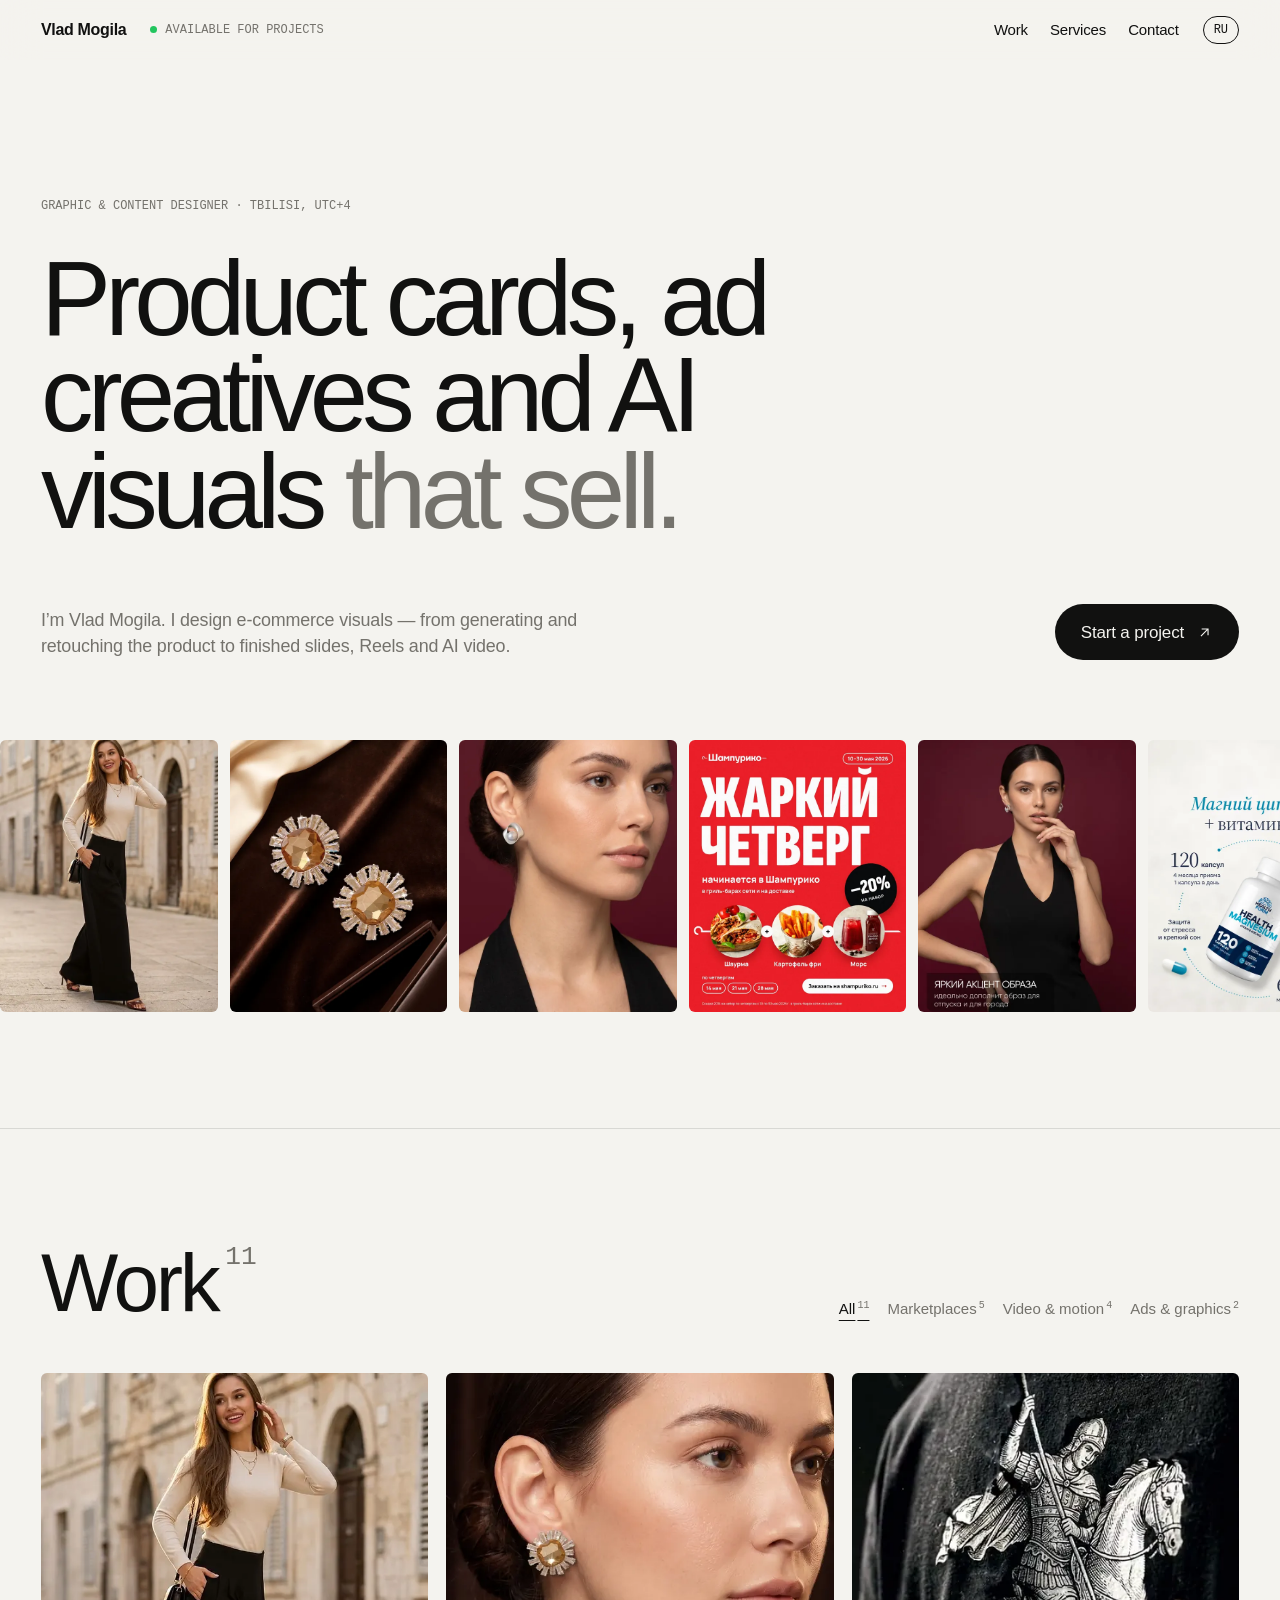
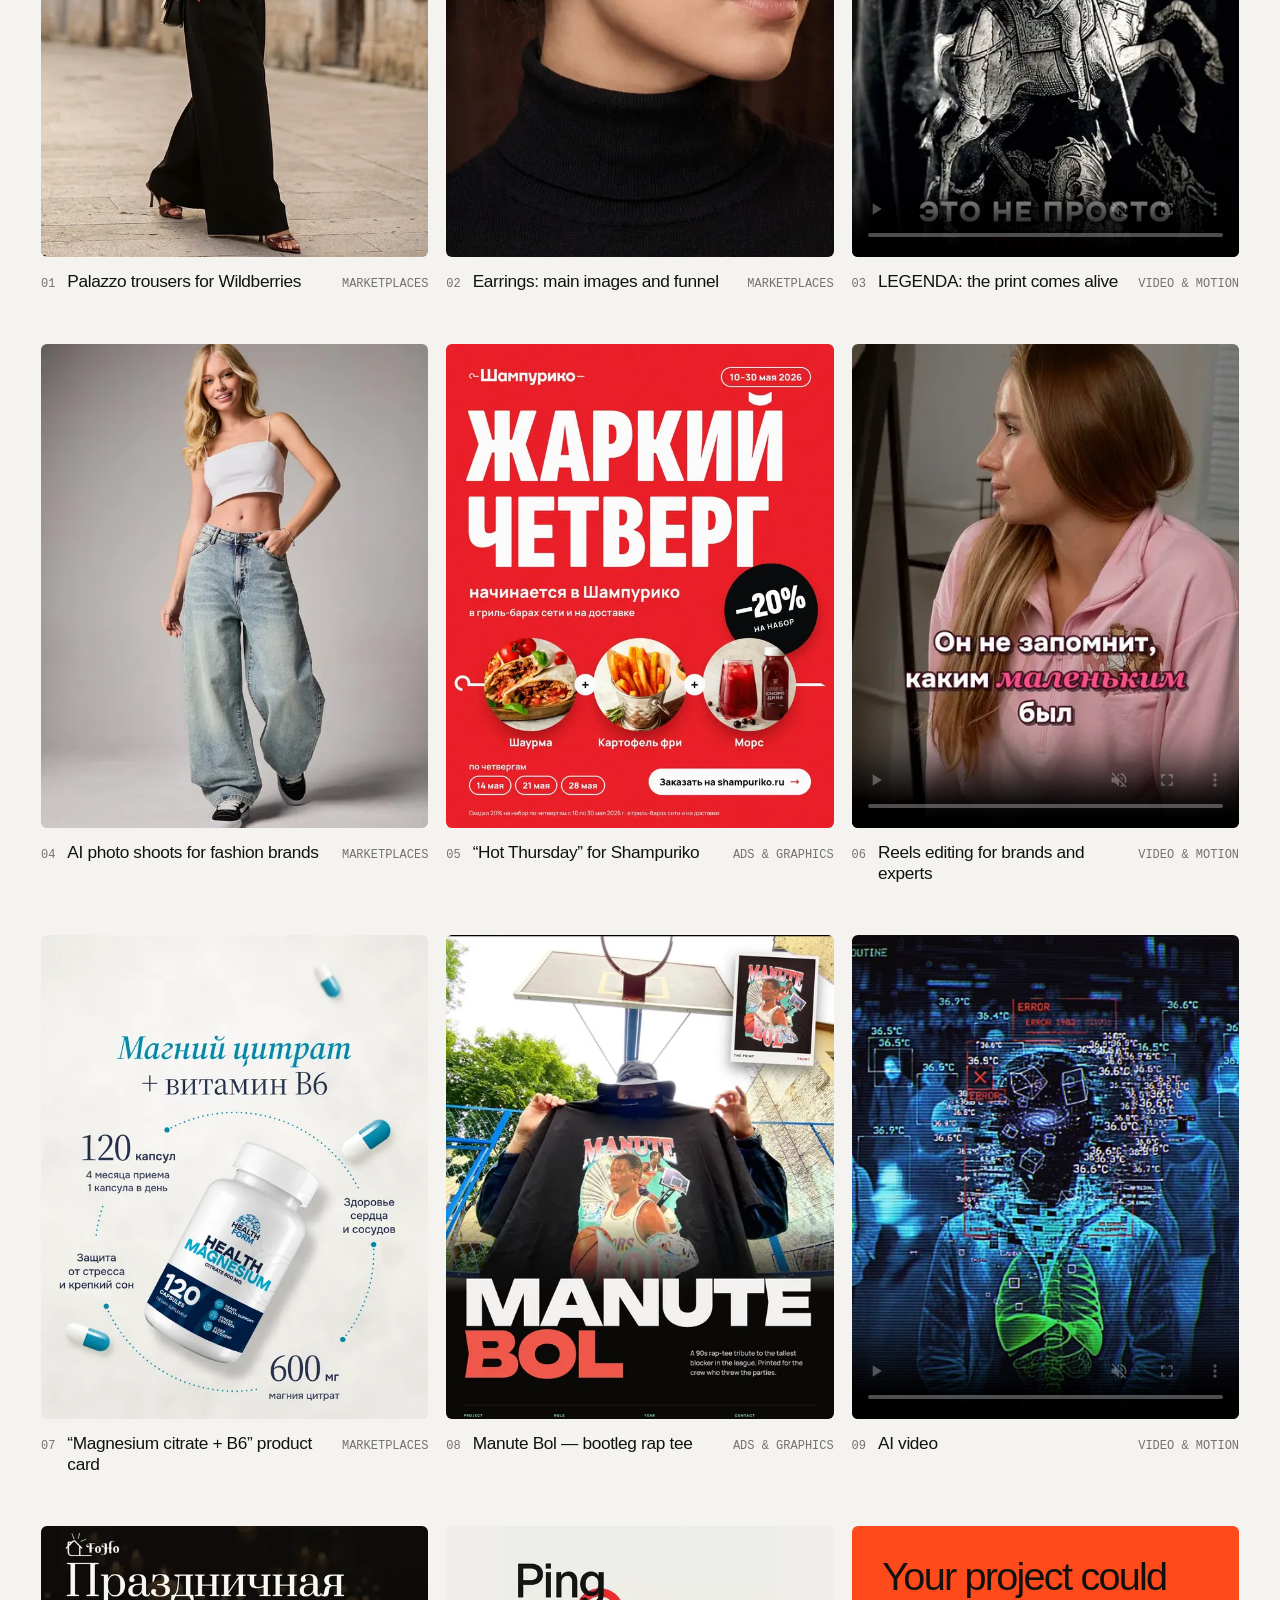
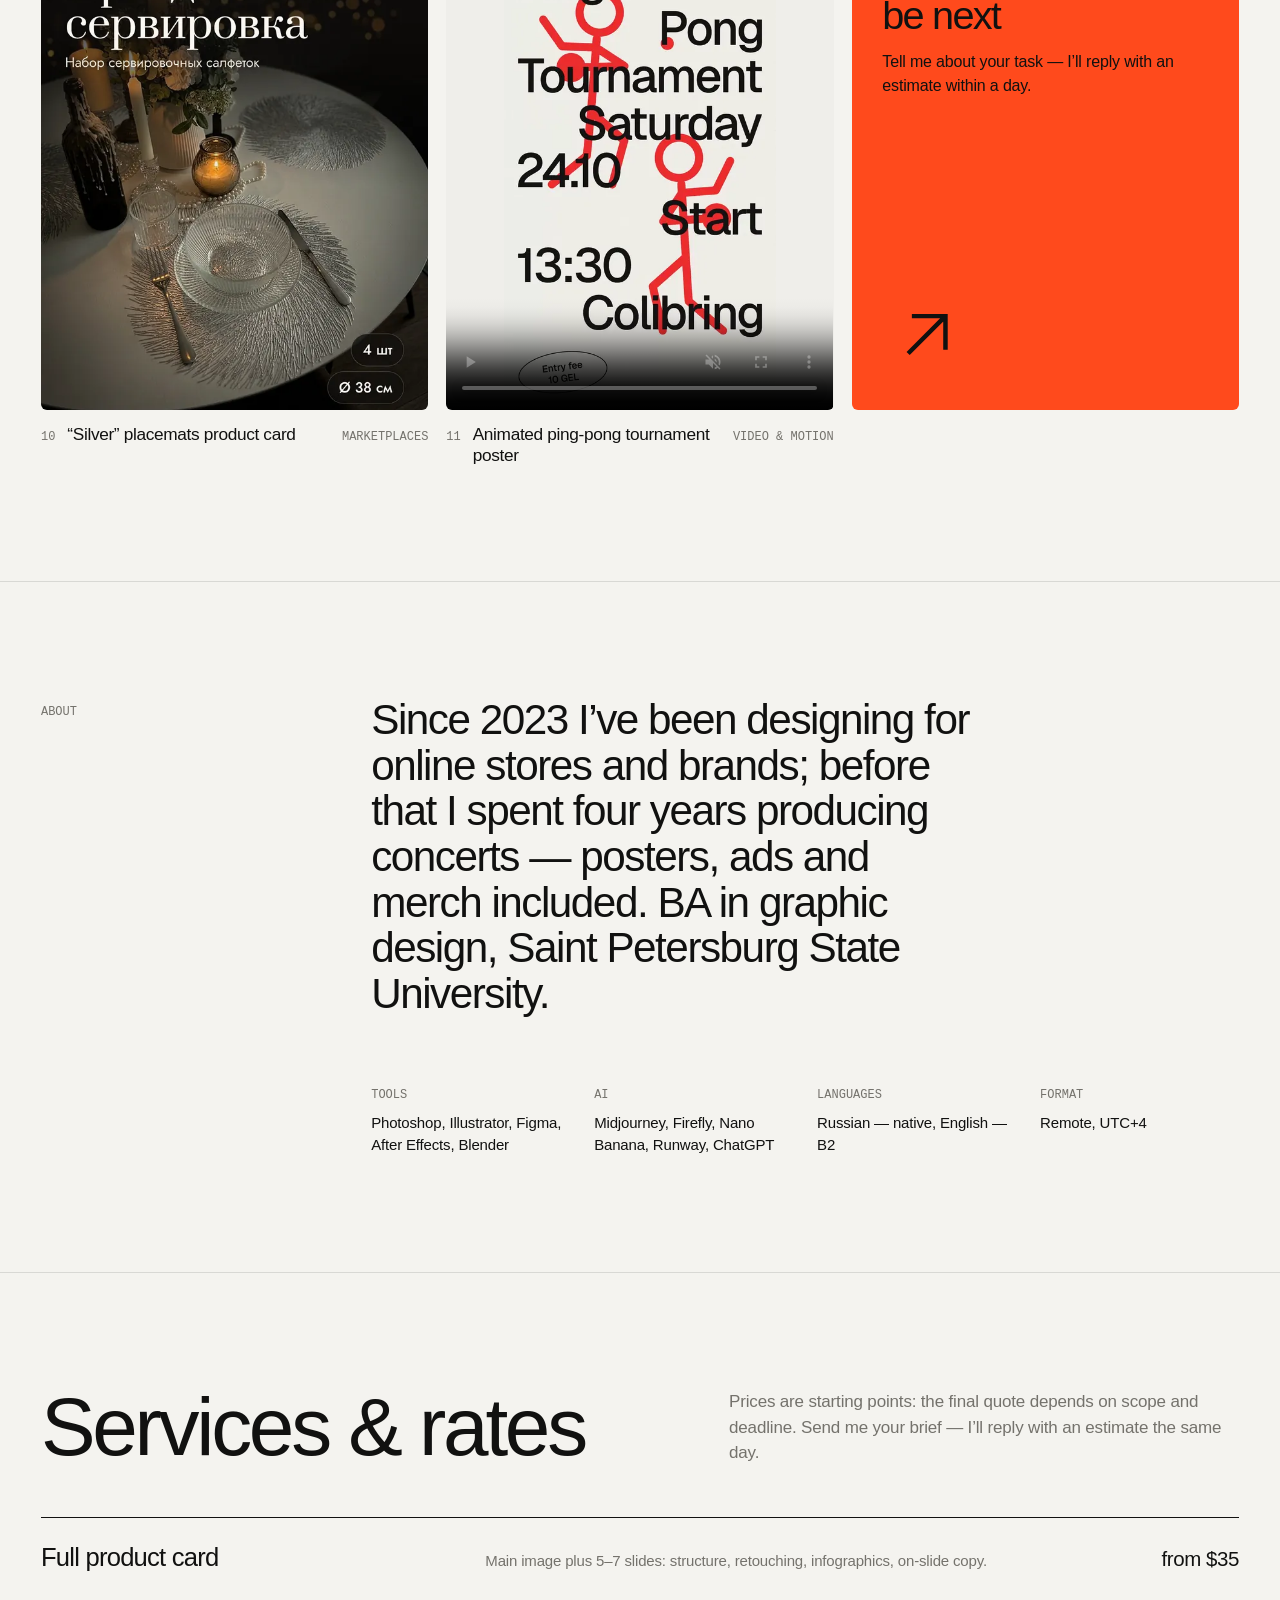
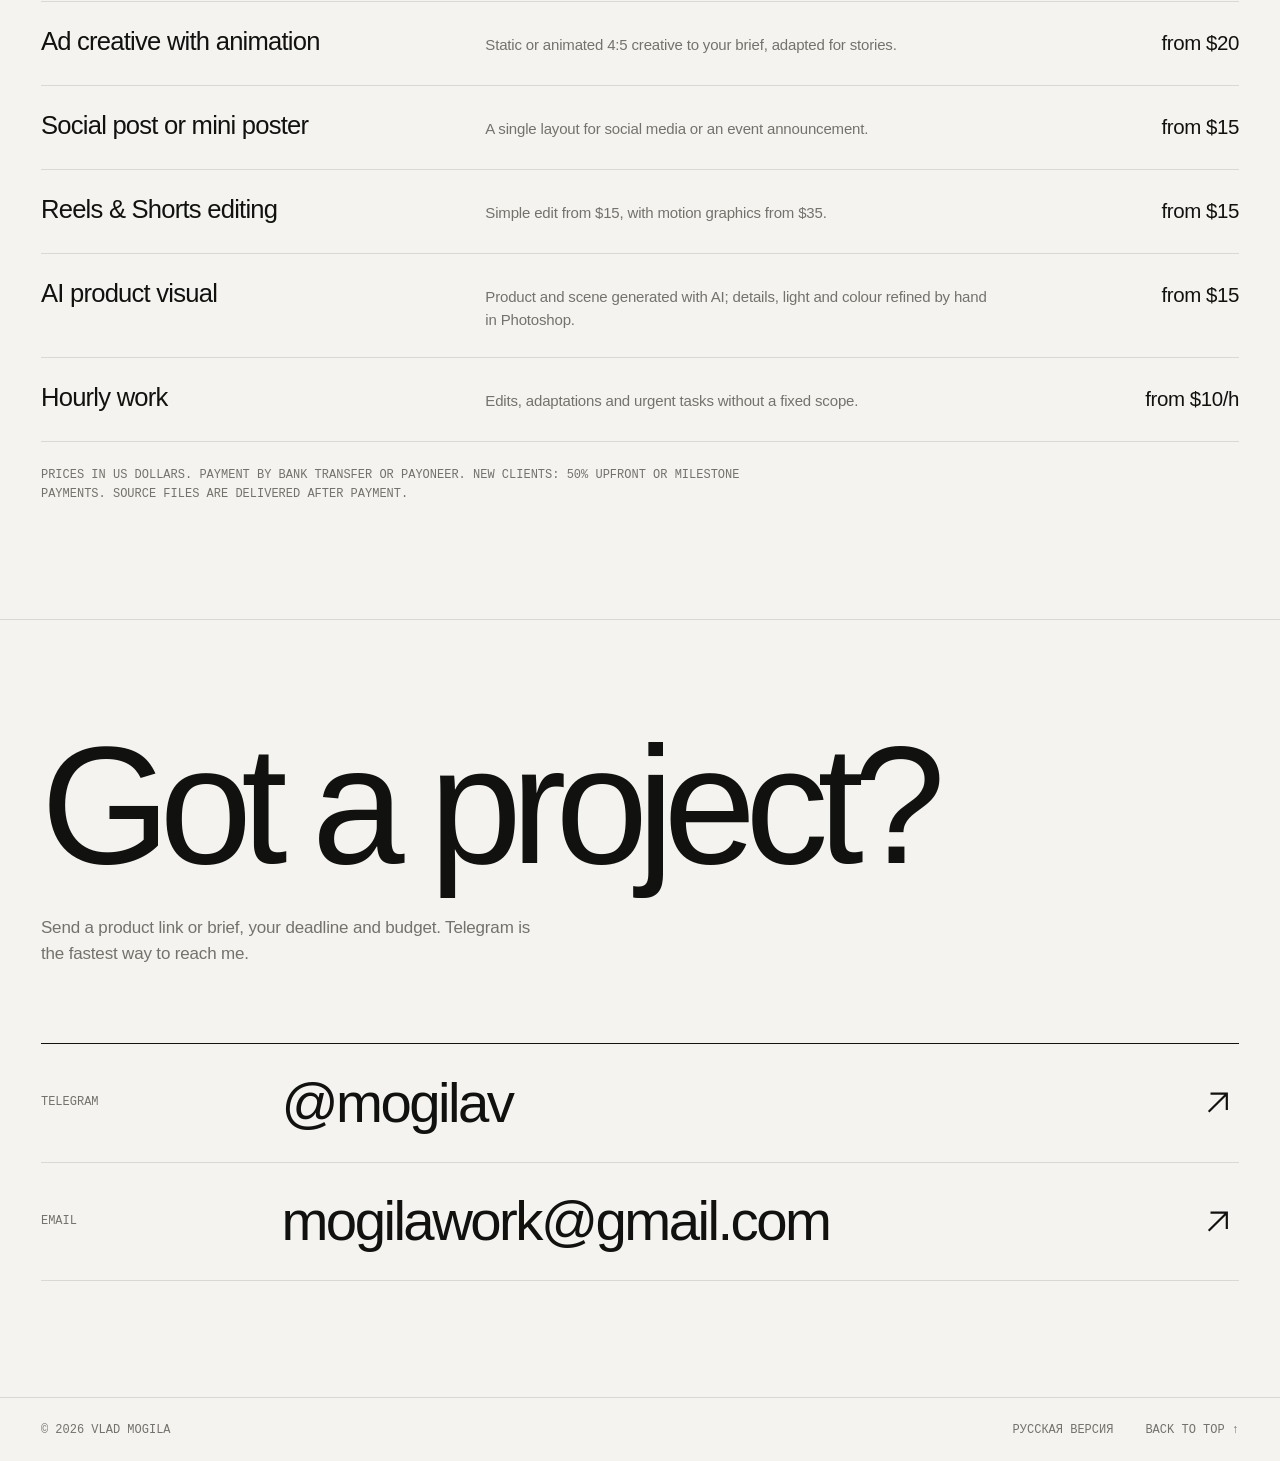
==== commit dc980c99: "Update portfolio with stronger work from recent test assignments - Add 6 cases: palazzo trousers for" ====
--- a/docs/en/index.html
+++ b/docs/en/index.html
@@ -53,28 +53,58 @@
       <p class="mono hero__label reveal">Graphic & content designer · Tbilisi, UTC+4</p>
       <h1 class="reveal">Product cards, ad creatives and AI visuals <span>that sell.</span></h1>
       <div class="hero__row reveal">
-        <p class="hero__lead">I’m Vlad Mogila. I design <span class='nowrap'>e-commerce</span> visuals — from generating and retouching the product to finished slides and animation.</p>
+        <p class="hero__lead">I’m Vlad Mogila. I design <span class='nowrap'>e-commerce</span> visuals — from generating and retouching the product to finished slides, Reels and AI video.</p>
         <a class="btn" href="https://t.me/mogilav" target="_blank" rel="noopener">Start a project <svg class="ico" aria-hidden="true" viewBox="0 0 24 24"><path d="M7 17 17 7M8 7h9v9"/></svg></a>
       </div>
     </section>
 
     <div class="marquee" aria-hidden="true">
-      <ul class="marquee__track"><li><img src="../assets/works/shampuriko/post-a-thumb.webp" srcset="../assets/works/shampuriko/post-a-thumb.webp 640w, ../assets/works/shampuriko/post-a.webp 1080w" sizes="240px" width="1080" height="1350" alt="" fetchpriority="high" decoding="async"></li><li><img src="../assets/works/magnesium-card/01-cover-thumb.webp" srcset="../assets/works/magnesium-card/01-cover-thumb.webp 600w, ../assets/works/magnesium-card/01-cover.webp 1500w" sizes="240px" width="1500" height="2000" alt="" fetchpriority="high" decoding="async"></li><li><img src="../assets/works/manute-bol/presentation-thumb.webp" srcset="../assets/works/manute-bol/presentation-thumb.webp 566w, ../assets/works/manute-bol/presentation.webp 1414w" sizes="240px" width="1414" height="2000" alt="" fetchpriority="high" decoding="async"></li><li><img src="../assets/works/blender-card/cover-thumb.webp" srcset="../assets/works/blender-card/cover-thumb.webp 564w, ../assets/works/blender-card/cover.webp 1280w" sizes="240px" width="1280" height="1814" alt="" fetchpriority="high" decoding="async"></li><li><img src="../assets/works/placemats-card/02-main-b-thumb.webp" srcset="../assets/works/placemats-card/02-main-b-thumb.webp 600w, ../assets/works/placemats-card/02-main-b.webp 1500w" sizes="240px" width="1500" height="2000" alt="" loading="lazy" decoding="async"></li><li><img src="../assets/works/football-poster/poster-thumb.webp" srcset="../assets/works/football-poster/poster-thumb.webp 640w, ../assets/works/football-poster/poster.webp 1080w" sizes="240px" width="1080" height="1350" alt="" loading="lazy" decoding="async"></li><li><img src="../assets/works/notebook/artwork-thumb.webp" srcset="../assets/works/notebook/artwork-thumb.webp 564w, ../assets/works/notebook/artwork.webp 1410w" sizes="240px" width="1410" height="2000" alt="" loading="lazy" decoding="async"></li><li><img src="../assets/works/keychain/light-thumb.webp" srcset="../assets/works/keychain/light-thumb.webp 770w, ../assets/works/keychain/light.webp 1008w" sizes="240px" width="1008" height="1047" alt="" loading="lazy" decoding="async"></li><li><img src="../assets/works/shampuriko/post-b-thumb.webp" srcset="../assets/works/shampuriko/post-b-thumb.webp 640w, ../assets/works/shampuriko/post-b.webp 1080w" sizes="240px" width="1080" height="1350" alt="" loading="lazy" decoding="async"></li><li><img src="../assets/works/tihij-menu/presentation-thumb.webp" srcset="../assets/works/tihij-menu/presentation-thumb.webp 566w, ../assets/works/tihij-menu/presentation.webp 1414w" sizes="240px" width="1414" height="2000" alt="" loading="lazy" decoding="async"></li></ul>
-      <ul class="marquee__track"><li><img src="../assets/works/shampuriko/post-a-thumb.webp" srcset="../assets/works/shampuriko/post-a-thumb.webp 640w, ../assets/works/shampuriko/post-a.webp 1080w" sizes="240px" width="1080" height="1350" alt="" loading="lazy" decoding="async"></li><li><img src="../assets/works/magnesium-card/01-cover-thumb.webp" srcset="../assets/works/magnesium-card/01-cover-thumb.webp 600w, ../assets/works/magnesium-card/01-cover.webp 1500w" sizes="240px" width="1500" height="2000" alt="" loading="lazy" decoding="async"></li><li><img src="../assets/works/manute-bol/presentation-thumb.webp" srcset="../assets/works/manute-bol/presentation-thumb.webp 566w, ../assets/works/manute-bol/presentation.webp 1414w" sizes="240px" width="1414" height="2000" alt="" loading="lazy" decoding="async"></li><li><img src="../assets/works/blender-card/cover-thumb.webp" srcset="../assets/works/blender-card/cover-thumb.webp 564w, ../assets/works/blender-card/cover.webp 1280w" sizes="240px" width="1280" height="1814" alt="" loading="lazy" decoding="async"></li><li><img src="../assets/works/placemats-card/02-main-b-thumb.webp" srcset="../assets/works/placemats-card/02-main-b-thumb.webp 600w, ../assets/works/placemats-card/02-main-b.webp 1500w" sizes="240px" width="1500" height="2000" alt="" loading="lazy" decoding="async"></li><li><img src="../assets/works/football-poster/poster-thumb.webp" srcset="../assets/works/football-poster/poster-thumb.webp 640w, ../assets/works/football-poster/poster.webp 1080w" sizes="240px" width="1080" height="1350" alt="" loading="lazy" decoding="async"></li><li><img src="../assets/works/notebook/artwork-thumb.webp" srcset="../assets/works/notebook/artwork-thumb.webp 564w, ../assets/works/notebook/artwork.webp 1410w" sizes="240px" width="1410" height="2000" alt="" loading="lazy" decoding="async"></li><li><img src="../assets/works/keychain/light-thumb.webp" srcset="../assets/works/keychain/light-thumb.webp 770w, ../assets/works/keychain/light.webp 1008w" sizes="240px" width="1008" height="1047" alt="" loading="lazy" decoding="async"></li><li><img src="../assets/works/shampuriko/post-b-thumb.webp" srcset="../assets/works/shampuriko/post-b-thumb.webp 640w, ../assets/works/shampuriko/post-b.webp 1080w" sizes="240px" width="1080" height="1350" alt="" loading="lazy" decoding="async"></li><li><img src="../assets/works/tihij-menu/presentation-thumb.webp" srcset="../assets/works/tihij-menu/presentation-thumb.webp 566w, ../assets/works/tihij-menu/presentation.webp 1414w" sizes="240px" width="1414" height="2000" alt="" loading="lazy" decoding="async"></li></ul>
+      <ul class="marquee__track"><li><img src="../assets/works/pants-card/02-main-city-thumb.webp" srcset="../assets/works/pants-card/02-main-city-thumb.webp 600w, ../assets/works/pants-card/02-main-city.webp 1200w" sizes="240px" width="1200" height="1600" alt="" fetchpriority="high" decoding="async"></li><li><img src="../assets/works/earrings-card/01-main-velvet-thumb.webp" srcset="../assets/works/earrings-card/01-main-velvet-thumb.webp 600w, ../assets/works/earrings-card/01-main-velvet.webp 1200w" sizes="240px" width="1200" height="1600" alt="" fetchpriority="high" decoding="async"></li><li><img src="../assets/works/earrings-card/06-funnel-face-thumb.webp" srcset="../assets/works/earrings-card/06-funnel-face-thumb.webp 600w, ../assets/works/earrings-card/06-funnel-face.webp 1200w" sizes="240px" width="1200" height="1600" alt="" fetchpriority="high" decoding="async"></li><li><img src="../assets/works/shampuriko/post-a-thumb.webp" srcset="../assets/works/shampuriko/post-a-thumb.webp 640w, ../assets/works/shampuriko/post-a.webp 1080w" sizes="240px" width="1080" height="1350" alt="" fetchpriority="high" decoding="async"></li><li><img src="../assets/works/earrings-card/09-funnel-look-thumb.webp" srcset="../assets/works/earrings-card/09-funnel-look-thumb.webp 600w, ../assets/works/earrings-card/09-funnel-look.webp 1200w" sizes="240px" width="1200" height="1600" alt="" loading="lazy" decoding="async"></li><li><img src="../assets/works/magnesium-card/01-cover-thumb.webp" srcset="../assets/works/magnesium-card/01-cover-thumb.webp 600w, ../assets/works/magnesium-card/01-cover.webp 1500w" sizes="240px" width="1500" height="2000" alt="" loading="lazy" decoding="async"></li><li><img src="../assets/works/pants-card/01-main-studio-thumb.webp" srcset="../assets/works/pants-card/01-main-studio-thumb.webp 600w, ../assets/works/pants-card/01-main-studio.webp 1200w" sizes="240px" width="1200" height="1600" alt="" loading="lazy" decoding="async"></li><li><img src="../assets/works/manute-bol/presentation-thumb.webp" srcset="../assets/works/manute-bol/presentation-thumb.webp 566w, ../assets/works/manute-bol/presentation.webp 1414w" sizes="240px" width="1414" height="2000" alt="" loading="lazy" decoding="async"></li><li><img src="../assets/works/earrings-card/03-main-portrait-thumb.webp" srcset="../assets/works/earrings-card/03-main-portrait-thumb.webp 600w, ../assets/works/earrings-card/03-main-portrait.webp 1200w" sizes="240px" width="1200" height="1600" alt="" loading="lazy" decoding="async"></li><li><img src="../assets/works/placemats-card/02-main-b-thumb.webp" srcset="../assets/works/placemats-card/02-main-b-thumb.webp 600w, ../assets/works/placemats-card/02-main-b.webp 1500w" sizes="240px" width="1500" height="2000" alt="" loading="lazy" decoding="async"></li><li><img src="../assets/works/pants-card/06-looks-thumb.webp" srcset="../assets/works/pants-card/06-looks-thumb.webp 600w, ../assets/works/pants-card/06-looks.webp 1200w" sizes="240px" width="1200" height="1600" alt="" loading="lazy" decoding="async"></li><li><img src="../assets/works/ai-fashion/jeans-thumb.webp" srcset="../assets/works/ai-fashion/jeans-thumb.webp 600w, ../assets/works/ai-fashion/jeans.webp 1500w" sizes="240px" width="1500" height="2000" alt="" loading="lazy" decoding="async"></li></ul>
+      <ul class="marquee__track"><li><img src="../assets/works/pants-card/02-main-city-thumb.webp" srcset="../assets/works/pants-card/02-main-city-thumb.webp 600w, ../assets/works/pants-card/02-main-city.webp 1200w" sizes="240px" width="1200" height="1600" alt="" loading="lazy" decoding="async"></li><li><img src="../assets/works/earrings-card/01-main-velvet-thumb.webp" srcset="../assets/works/earrings-card/01-main-velvet-thumb.webp 600w, ../assets/works/earrings-card/01-main-velvet.webp 1200w" sizes="240px" width="1200" height="1600" alt="" loading="lazy" decoding="async"></li><li><img src="../assets/works/earrings-card/06-funnel-face-thumb.webp" srcset="../assets/works/earrings-card/06-funnel-face-thumb.webp 600w, ../assets/works/earrings-card/06-funnel-face.webp 1200w" sizes="240px" width="1200" height="1600" alt="" loading="lazy" decoding="async"></li><li><img src="../assets/works/shampuriko/post-a-thumb.webp" srcset="../assets/works/shampuriko/post-a-thumb.webp 640w, ../assets/works/shampuriko/post-a.webp 1080w" sizes="240px" width="1080" height="1350" alt="" loading="lazy" decoding="async"></li><li><img src="../assets/works/earrings-card/09-funnel-look-thumb.webp" srcset="../assets/works/earrings-card/09-funnel-look-thumb.webp 600w, ../assets/works/earrings-card/09-funnel-look.webp 1200w" sizes="240px" width="1200" height="1600" alt="" loading="lazy" decoding="async"></li><li><img src="../assets/works/magnesium-card/01-cover-thumb.webp" srcset="../assets/works/magnesium-card/01-cover-thumb.webp 600w, ../assets/works/magnesium-card/01-cover.webp 1500w" sizes="240px" width="1500" height="2000" alt="" loading="lazy" decoding="async"></li><li><img src="../assets/works/pants-card/01-main-studio-thumb.webp" srcset="../assets/works/pants-card/01-main-studio-thumb.webp 600w, ../assets/works/pants-card/01-main-studio.webp 1200w" sizes="240px" width="1200" height="1600" alt="" loading="lazy" decoding="async"></li><li><img src="../assets/works/manute-bol/presentation-thumb.webp" srcset="../assets/works/manute-bol/presentation-thumb.webp 566w, ../assets/works/manute-bol/presentation.webp 1414w" sizes="240px" width="1414" height="2000" alt="" loading="lazy" decoding="async"></li><li><img src="../assets/works/earrings-card/03-main-portrait-thumb.webp" srcset="../assets/works/earrings-card/03-main-portrait-thumb.webp 600w, ../assets/works/earrings-card/03-main-portrait.webp 1200w" sizes="240px" width="1200" height="1600" alt="" loading="lazy" decoding="async"></li><li><img src="../assets/works/placemats-card/02-main-b-thumb.webp" srcset="../assets/works/placemats-card/02-main-b-thumb.webp 600w, ../assets/works/placemats-card/02-main-b.webp 1500w" sizes="240px" width="1500" height="2000" alt="" loading="lazy" decoding="async"></li><li><img src="../assets/works/pants-card/06-looks-thumb.webp" srcset="../assets/works/pants-card/06-looks-thumb.webp 600w, ../assets/works/pants-card/06-looks.webp 1200w" sizes="240px" width="1200" height="1600" alt="" loading="lazy" decoding="async"></li><li><img src="../assets/works/ai-fashion/jeans-thumb.webp" srcset="../assets/works/ai-fashion/jeans-thumb.webp 600w, ../assets/works/ai-fashion/jeans.webp 1500w" sizes="240px" width="1500" height="2000" alt="" loading="lazy" decoding="async"></li></ul>
     </div>
 
     <section class="section" id="work" aria-labelledby="work-h">
       <div class="section__head">
         <h2 id="work-h">Work<sup>11</sup></h2>
-        <div class="filters" role="group" aria-label="Filter work"><button type="button" class="filter" aria-pressed="true" data-filter="all">All<sup>11</sup></button><button type="button" class="filter" aria-pressed="false" data-filter="ecom">Marketplaces<sup>4</sup></button><button type="button" class="filter" aria-pressed="false" data-filter="ads">Ads & social<sup>2</sup></button><button type="button" class="filter" aria-pressed="false" data-filter="print">Posters & merch<sup>3</sup></button><button type="button" class="filter" aria-pressed="false" data-filter="motion">Motion & 3D<sup>2</sup></button></div>
+        <div class="filters" role="group" aria-label="Filter work"><button type="button" class="filter" aria-pressed="true" data-filter="all">All<sup>11</sup></button><button type="button" class="filter" aria-pressed="false" data-filter="ecom">Marketplaces<sup>5</sup></button><button type="button" class="filter" aria-pressed="false" data-filter="motion">Video & motion<sup>4</sup></button><button type="button" class="filter" aria-pressed="false" data-filter="ads">Ads & graphics<sup>2</sup></button></div>
       </div>
       <ul class="grid">
         <li class="tile reveal" data-cat="ecom">
-          <a href="#blender-card" aria-label="Open case: Braucher blender rich content">
-            <div class="tile__media" style="--fit:contain;--tile-bg:#0b0b0b"><img src="../assets/works/blender-card/cover-thumb.webp" srcset="../assets/works/blender-card/cover-thumb.webp 564w, ../assets/works/blender-card/cover.webp 1280w" sizes="(min-width: 1100px) 31vw, (min-width: 700px) 46vw, 92vw" width="1280" height="1814" alt="" loading="lazy" decoding="async"></div>
+          <a href="#pants-card" aria-label="Open case: Palazzo trousers for Wildberries">
+            <div class="tile__media"><img src="../assets/works/pants-card/02-main-city-thumb.webp" srcset="../assets/works/pants-card/02-main-city-thumb.webp 600w, ../assets/works/pants-card/02-main-city.webp 1200w" sizes="(min-width: 1100px) 31vw, (min-width: 700px) 46vw, 92vw" width="1200" height="1600" alt="" loading="lazy" decoding="async"></div>
             <div class="tile__meta">
               <span class="mono">01</span>
-              <h3>Braucher blender rich content</h3>
+              <h3>Palazzo trousers for Wildberries</h3>
+              <span class="mono tile__cat">Marketplaces</span>
+            </div>
+          </a>
+        </li>
+        <li class="tile reveal" data-cat="ecom">
+          <a href="#earrings-card" aria-label="Open case: Earrings: main images and funnel">
+            <div class="tile__media"><img src="../assets/works/earrings-card/03-main-portrait-thumb.webp" srcset="../assets/works/earrings-card/03-main-portrait-thumb.webp 600w, ../assets/works/earrings-card/03-main-portrait.webp 1200w" sizes="(min-width: 1100px) 31vw, (min-width: 700px) 46vw, 92vw" width="1200" height="1600" alt="" loading="lazy" decoding="async"></div>
+            <div class="tile__meta">
+              <span class="mono">02</span>
+              <h3>Earrings: main images and funnel</h3>
+              <span class="mono tile__cat">Marketplaces</span>
+            </div>
+          </a>
+        </li>
+        <li class="tile reveal" data-cat="motion">
+          <a href="#legenda" aria-label="Open case: LEGENDA: the print comes alive">
+            <div class="tile__media"><video src="../assets/works/legenda/print-comes-alive.mp4" poster="../assets/works/legenda/print-comes-alive-poster.webp" width="450" height="800" muted loop playsinline preload="none" aria-label=""></video></div>
+            <div class="tile__meta">
+              <span class="mono">03</span>
+              <h3>LEGENDA: the print comes alive</h3>
+              <span class="mono tile__cat">Video & motion</span>
+            </div>
+          </a>
+        </li>
+        <li class="tile reveal" data-cat="ecom">
+          <a href="#ai-fashion" aria-label="Open case: AI photo shoots for fashion brands">
+            <div class="tile__media"><img src="../assets/works/ai-fashion/jeans-thumb.webp" srcset="../assets/works/ai-fashion/jeans-thumb.webp 600w, ../assets/works/ai-fashion/jeans.webp 1500w" sizes="(min-width: 1100px) 31vw, (min-width: 700px) 46vw, 92vw" width="1500" height="2000" alt="" loading="lazy" decoding="async"></div>
+            <div class="tile__meta">
+              <span class="mono">04</span>
+              <h3>AI photo shoots for fashion brands</h3>
               <span class="mono tile__cat">Marketplaces</span>
             </div>
           </a>
@@ -83,9 +113,19 @@
           <a href="#shampuriko" aria-label="Open case: “Hot Thursday” for Shampuriko">
             <div class="tile__media"><img src="../assets/works/shampuriko/post-a-thumb.webp" srcset="../assets/works/shampuriko/post-a-thumb.webp 640w, ../assets/works/shampuriko/post-a.webp 1080w" sizes="(min-width: 1100px) 31vw, (min-width: 700px) 46vw, 92vw" width="1080" height="1350" alt="" loading="lazy" decoding="async"></div>
             <div class="tile__meta">
-              <span class="mono">02</span>
+              <span class="mono">05</span>
               <h3>“Hot Thursday” for Shampuriko</h3>
-              <span class="mono tile__cat">Ads & social</span>
+              <span class="mono tile__cat">Ads & graphics</span>
+            </div>
+          </a>
+        </li>
+        <li class="tile reveal" data-cat="motion">
+          <a href="#reels" aria-label="Open case: Reels editing for brands and experts">
+            <div class="tile__media"><video src="../assets/works/reels/bvrly.mp4" poster="../assets/works/reels/bvrly-poster.webp" width="450" height="800" muted loop playsinline preload="none" aria-label=""></video></div>
+            <div class="tile__meta">
+              <span class="mono">06</span>
+              <h3>Reels editing for brands and experts</h3>
+              <span class="mono tile__cat">Video & motion</span>
             </div>
           </a>
         </li>
@@ -93,9 +133,29 @@
           <a href="#magnesium-card" aria-label="Open case: “Magnesium citrate + B6” product card">
             <div class="tile__media"><img src="../assets/works/magnesium-card/01-cover-thumb.webp" srcset="../assets/works/magnesium-card/01-cover-thumb.webp 600w, ../assets/works/magnesium-card/01-cover.webp 1500w" sizes="(min-width: 1100px) 31vw, (min-width: 700px) 46vw, 92vw" width="1500" height="2000" alt="" loading="lazy" decoding="async"></div>
             <div class="tile__meta">
-              <span class="mono">03</span>
+              <span class="mono">07</span>
               <h3>“Magnesium citrate + B6” product card</h3>
               <span class="mono tile__cat">Marketplaces</span>
+            </div>
+          </a>
+        </li>
+        <li class="tile reveal" data-cat="ads">
+          <a href="#manute-bol" aria-label="Open case: Manute Bol — bootleg rap tee">
+            <div class="tile__media"><img src="../assets/works/manute-bol/presentation-thumb.webp" srcset="../assets/works/manute-bol/presentation-thumb.webp 566w, ../assets/works/manute-bol/presentation.webp 1414w" sizes="(min-width: 1100px) 31vw, (min-width: 700px) 46vw, 92vw" width="1414" height="2000" alt="" loading="lazy" decoding="async"></div>
+            <div class="tile__meta">
+              <span class="mono">08</span>
+              <h3>Manute Bol — bootleg rap tee</h3>
+              <span class="mono tile__cat">Ads & graphics</span>
+            </div>
+          </a>
+        </li>
+        <li class="tile reveal" data-cat="motion">
+          <a href="#ai-video" aria-label="Open case: AI video">
+            <div class="tile__media"><video src="../assets/works/ai-video/surreal.mp4" poster="../assets/works/ai-video/surreal-poster.webp" width="800" height="592" muted loop playsinline preload="none" aria-label=""></video></div>
+            <div class="tile__meta">
+              <span class="mono">09</span>
+              <h3>AI video</h3>
+              <span class="mono tile__cat">Video & motion</span>
             </div>
           </a>
         </li>
@@ -103,29 +163,9 @@
           <a href="#placemats-card" aria-label="Open case: “Silver” placemats product card">
             <div class="tile__media"><img src="../assets/works/placemats-card/02-main-b-thumb.webp" srcset="../assets/works/placemats-card/02-main-b-thumb.webp 600w, ../assets/works/placemats-card/02-main-b.webp 1500w" sizes="(min-width: 1100px) 31vw, (min-width: 700px) 46vw, 92vw" width="1500" height="2000" alt="" loading="lazy" decoding="async"></div>
             <div class="tile__meta">
-              <span class="mono">04</span>
+              <span class="mono">10</span>
               <h3>“Silver” placemats product card</h3>
               <span class="mono tile__cat">Marketplaces</span>
-            </div>
-          </a>
-        </li>
-        <li class="tile reveal" data-cat="ecom">
-          <a href="#keychain" aria-label="Open case: AI visuals for a ping-pong keychain">
-            <div class="tile__media" style="--fit:contain;--tile-bg:#0b0b0b"><img src="../assets/works/keychain/dark-thumb.webp" srcset="../assets/works/keychain/dark-thumb.webp 770w, ../assets/works/keychain/dark.webp 1008w" sizes="(min-width: 1100px) 31vw, (min-width: 700px) 46vw, 92vw" width="1008" height="1047" alt="" loading="lazy" decoding="async"></div>
-            <div class="tile__meta">
-              <span class="mono">05</span>
-              <h3>AI visuals for a ping-pong keychain</h3>
-              <span class="mono tile__cat">Marketplaces</span>
-            </div>
-          </a>
-        </li>
-        <li class="tile reveal" data-cat="print">
-          <a href="#manute-bol" aria-label="Open case: Manute Bol — bootleg rap tee">
-            <div class="tile__media"><img src="../assets/works/manute-bol/presentation-thumb.webp" srcset="../assets/works/manute-bol/presentation-thumb.webp 566w, ../assets/works/manute-bol/presentation.webp 1414w" sizes="(min-width: 1100px) 31vw, (min-width: 700px) 46vw, 92vw" width="1414" height="2000" alt="" loading="lazy" decoding="async"></div>
-            <div class="tile__meta">
-              <span class="mono">06</span>
-              <h3>Manute Bol — bootleg rap tee</h3>
-              <span class="mono tile__cat">Posters & merch</span>
             </div>
           </a>
         </li>
@@ -133,49 +173,9 @@
           <a href="#ping-pong" aria-label="Open case: Animated ping-pong tournament poster">
             <div class="tile__media" style="--fit:contain;--tile-bg:#efeeea"><video src="../assets/works/ping-pong/animation.mp4" poster="../assets/works/ping-pong/animation-poster.webp" width="450" height="800" muted loop playsinline preload="none" aria-label=""></video></div>
             <div class="tile__meta">
-              <span class="mono">07</span>
+              <span class="mono">11</span>
               <h3>Animated ping-pong tournament poster</h3>
-              <span class="mono tile__cat">Motion & 3D</span>
-            </div>
-          </a>
-        </li>
-        <li class="tile reveal" data-cat="print">
-          <a href="#notebook" aria-label="Open case: “Scriptonite” notebook">
-            <div class="tile__media"><img src="../assets/works/notebook/artwork-thumb.webp" srcset="../assets/works/notebook/artwork-thumb.webp 564w, ../assets/works/notebook/artwork.webp 1410w" sizes="(min-width: 1100px) 31vw, (min-width: 700px) 46vw, 92vw" width="1410" height="2000" alt="" loading="lazy" decoding="async"></div>
-            <div class="tile__meta">
-              <span class="mono">08</span>
-              <h3>“Scriptonite” notebook</h3>
-              <span class="mono tile__cat">Posters & merch</span>
-            </div>
-          </a>
-        </li>
-        <li class="tile reveal" data-cat="ads">
-          <a href="#football-poster" aria-label="Open case: Colombia vs Brazil matchday poster">
-            <div class="tile__media"><img src="../assets/works/football-poster/poster-thumb.webp" srcset="../assets/works/football-poster/poster-thumb.webp 640w, ../assets/works/football-poster/poster.webp 1080w" sizes="(min-width: 1100px) 31vw, (min-width: 700px) 46vw, 92vw" width="1080" height="1350" alt="" loading="lazy" decoding="async"></div>
-            <div class="tile__meta">
-              <span class="mono">09</span>
-              <h3>Colombia vs Brazil matchday poster</h3>
-              <span class="mono tile__cat">Ads & social</span>
-            </div>
-          </a>
-        </li>
-        <li class="tile reveal" data-cat="print">
-          <a href="#tihij-menu" aria-label="Open case: “Tihij” — sushi bar menu">
-            <div class="tile__media"><img src="../assets/works/tihij-menu/presentation-thumb.webp" srcset="../assets/works/tihij-menu/presentation-thumb.webp 566w, ../assets/works/tihij-menu/presentation.webp 1414w" sizes="(min-width: 1100px) 31vw, (min-width: 700px) 46vw, 92vw" width="1414" height="2000" alt="" loading="lazy" decoding="async"></div>
-            <div class="tile__meta">
-              <span class="mono">10</span>
-              <h3>“Tihij” — sushi bar menu</h3>
-              <span class="mono tile__cat">Posters & merch</span>
-            </div>
-          </a>
-        </li>
-        <li class="tile reveal" data-cat="motion">
-          <a href="#blender-3d" aria-label="Open case: 3D in Blender">
-            <div class="tile__media"><video src="../assets/works/blender-3d/popsicle.mp4" poster="../assets/works/blender-3d/popsicle-poster.webp" width="640" height="640" muted loop playsinline preload="none" aria-label=""></video></div>
-            <div class="tile__meta">
-              <span class="mono">11</span>
-              <h3>3D in Blender</h3>
-              <span class="mono tile__cat">Motion & 3D</span>
+              <span class="mono tile__cat">Video & motion</span>
             </div>
           </a>
         </li>
@@ -254,31 +254,101 @@
     <a href="#top">Back to top ↑</a>
   </footer>
 
-  <dialog class="case" id="blender-card" aria-labelledby="blender-card-title">
+  <dialog class="case" id="pants-card" aria-labelledby="pants-card-title">
     <div class="case__bar">
       <span class="mono">01 / 11 — Marketplaces</span>
       <a class="case__close" href="#work" data-close>Close <span aria-hidden="true">✕</span></a>
     </div>
     <div class="case__body">
       <div class="case__info">
-        <h2 id="blender-card-title">Braucher blender rich content</h2>
-        <p class="case__meta">Freelance · Wildberries rich content · 5 blocks</p>
-        <dl class="case__story"><div><dt class="mono">Challenge</dt><dd>Design rich-content blocks for a blender listing on Wildberries: present the brand, quality control, delivery, the seller and the warranty to remove doubts before purchase.</dd></div><div><dt class="mono">Solution</dt><dd>Five horizontal blocks in one system: dark background, large headlines, the brand’s red accent and one story per block. Scenes and people were generated with AI and finished in Photoshop; layout built from scratch.</dd></div><div><dt class="mono">Result</dt><dd>A consistent series of five blocks answering the buyer’s main questions: who sells it, how it’s delivered and what happens if something goes wrong.</dd></div></dl>
-        
-      </div>
-      <div class="case__media">
-          <figure class="shot shot--wide"><img src="../assets/works/blender-card/06-brand-thumb.webp" srcset="../assets/works/blender-card/06-brand-thumb.webp 800w, ../assets/works/blender-card/06-brand.webp 1280w" sizes="(min-width: 960px) 58vw, 100vw" width="1280" height="670" alt="Rich-content block about the brand" loading="lazy" decoding="async"></figure>
-          <figure class="shot shot--wide"><img src="../assets/works/blender-card/07-quality-thumb.webp" srcset="../assets/works/blender-card/07-quality-thumb.webp 800w, ../assets/works/blender-card/07-quality.webp 1280w" sizes="(min-width: 960px) 58vw, 100vw" width="1280" height="390" alt="Quality control block" loading="lazy" decoding="async"></figure>
-          <figure class="shot shot--wide"><img src="../assets/works/blender-card/08-delivery-thumb.webp" srcset="../assets/works/blender-card/08-delivery-thumb.webp 800w, ../assets/works/blender-card/08-delivery.webp 1280w" sizes="(min-width: 960px) 58vw, 100vw" width="1280" height="690" alt="Delivery block" loading="lazy" decoding="async"></figure>
-          <figure class="shot shot--wide"><img src="../assets/works/blender-card/09-seller-thumb.webp" srcset="../assets/works/blender-card/09-seller-thumb.webp 800w, ../assets/works/blender-card/09-seller.webp 1280w" sizes="(min-width: 960px) 58vw, 100vw" width="1280" height="518" alt="Seller block" loading="lazy" decoding="async"></figure>
-          <figure class="shot shot--wide"><img src="../assets/works/blender-card/10-warranty-thumb.webp" srcset="../assets/works/blender-card/10-warranty-thumb.webp 800w, ../assets/works/blender-card/10-warranty.webp 1280w" sizes="(min-width: 960px) 58vw, 100vw" width="1280" height="832" alt="Warranty and chat support block" loading="lazy" decoding="async"></figure>
+        <h2 id="pants-card-title">Palazzo trousers for Wildberries</h2>
+        <p class="case__meta">Freelance · fashion · 2 main images, 4 funnel shots, retouching</p>
+        <dl class="case__story"><div><dt class="mono">Challenge</dt><dd>For Bless You Today trousers: two main-image options without infographics, built for click-through, plus funnel shots. Fabric, colour and hardware had to stay exactly as in the source photos. Separately: recolour a trench coat to a swatch and remove an extra seam.</dd></div><div><dt class="mono">Solution</dt><dd>Competitors shoot palazzo trousers on grey with a big caption, so they blend together in the feed. Both main images are full-length with no text: a light studio and an old-town street in warm evening light — easy to A/B test. AI built the scene and the top; I transferred the trousers from the source photo and matched colour and light by hand. The funnel answers pre-purchase questions: volume and fit, details, back and side views, three outfits. The coat was recoloured through a mask keeping folds and texture, the seam removed, and the image upscaled to 1800×2400.</dd></div><div><dt class="mono">Result</dt><dd>A full card set in about 7 hours: 2 main images, 4 funnel shots and a retouched coat. The trousers in every frame are the real ones from the source photos.</dd></div></dl>
+        
+      </div>
+      <div class="case__media">
+          <figure class="shot"><img src="../assets/works/pants-card/01-main-studio-thumb.webp" srcset="../assets/works/pants-card/01-main-studio-thumb.webp 600w, ../assets/works/pants-card/01-main-studio.webp 1200w" sizes="(min-width: 960px) 58vw, 100vw" width="1200" height="1600" alt="Main image A: light studio" loading="lazy" decoding="async"></figure>
+          <figure class="shot"><img src="../assets/works/pants-card/02-main-city-thumb.webp" srcset="../assets/works/pants-card/02-main-city-thumb.webp 600w, ../assets/works/pants-card/02-main-city.webp 1200w" sizes="(min-width: 960px) 58vw, 100vw" width="1200" height="1600" alt="Main image B: city, evening light" loading="lazy" decoding="async"></figure>
+          <figure class="shot"><img src="../assets/works/pants-card/03-volume-thumb.webp" srcset="../assets/works/pants-card/03-volume-thumb.webp 600w, ../assets/works/pants-card/03-volume.webp 1200w" sizes="(min-width: 960px) 58vw, 100vw" width="1200" height="1600" alt="Funnel: volume and fit" loading="lazy" decoding="async"></figure>
+          <figure class="shot"><img src="../assets/works/pants-card/04-details-thumb.webp" srcset="../assets/works/pants-card/04-details-thumb.webp 600w, ../assets/works/pants-card/04-details.webp 1200w" sizes="(min-width: 960px) 58vw, 100vw" width="1200" height="1600" alt="Funnel: details" loading="lazy" decoding="async"></figure>
+          <figure class="shot"><img src="../assets/works/pants-card/05-back-side-thumb.webp" srcset="../assets/works/pants-card/05-back-side-thumb.webp 600w, ../assets/works/pants-card/05-back-side.webp 1200w" sizes="(min-width: 960px) 58vw, 100vw" width="1200" height="1600" alt="Funnel: back and side" loading="lazy" decoding="async"></figure>
+          <figure class="shot"><img src="../assets/works/pants-card/06-looks-thumb.webp" srcset="../assets/works/pants-card/06-looks-thumb.webp 600w, ../assets/works/pants-card/06-looks.webp 1200w" sizes="(min-width: 960px) 58vw, 100vw" width="1200" height="1600" alt="Funnel: three outfits" loading="lazy" decoding="async"></figure>
+          <figure class="shot shot--wide"><img src="../assets/works/pants-card/07-before-after-thumb.webp" srcset="../assets/works/pants-card/07-before-after-thumb.webp 800w, ../assets/works/pants-card/07-before-after.webp 2000w" sizes="(min-width: 960px) 58vw, 100vw" width="2000" height="1395" alt="Before and after: source and main image" loading="lazy" decoding="async"></figure>
+          <figure class="shot"><img src="../assets/works/pants-card/08-coat-thumb.webp" srcset="../assets/works/pants-card/08-coat-thumb.webp 600w, ../assets/works/pants-card/08-coat.webp 1500w" sizes="(min-width: 960px) 58vw, 100vw" width="1500" height="2000" alt="Coat in the new colour, seam removed" loading="lazy" decoding="async"></figure>
+          <figure class="shot shot--wide"><img src="../assets/works/pants-card/09-coat-before-after-thumb.webp" srcset="../assets/works/pants-card/09-coat-before-after-thumb.webp 800w, ../assets/works/pants-card/09-coat-before-after.webp 2000w" sizes="(min-width: 960px) 58vw, 100vw" width="2000" height="1171" alt="Coat: before, after and colour swatch" loading="lazy" decoding="async"></figure>
+      </div>
+    </div>
+    <a class="case__next" href="#earrings-card"><span class="mono">Next project</span><b>Earrings: main images and funnel</b><svg class="ico" aria-hidden="true" viewBox="0 0 24 24"><path d="M7 17 17 7M8 7h9v9"/></svg></a>
+  </dialog>
+  <dialog class="case" id="earrings-card" aria-labelledby="earrings-card-title">
+    <div class="case__bar">
+      <span class="mono">02 / 11 — Marketplaces</span>
+      <a class="case__close" href="#work" data-close>Close <span aria-hidden="true">✕</span></a>
+    </div>
+    <div class="case__body">
+      <div class="case__info">
+        <h2 id="earrings-card-title">Earrings: main images and funnel</h2>
+        <p class="case__meta">Freelance · jewellery · 4 main images, 6 funnel shots</p>
+        <dl class="case__story"><div><dt class="mono">Challenge</dt><dd>Create marketplace main images and a photo funnel for costume jewellery that look like an expensive shoot while showing the piece accurately.</dd></div><div><dt class="mono">Solution</dt><dd>Four main-image options to test: on velvet, on the ear, in a portrait and in the hand. The funnel for the second model sits in one burgundy palette: close-ups, a full look and captions on what buyers care about — coating, backs and size. Models and scenes are AI-generated; the before/after frame shows how the source photo became a studio shot.</dd></div><div><dt class="mono">Result</dt><dd>10 frames in two styles, ready to drop into a listing and to A/B test the main image.</dd></div></dl>
+        
+      </div>
+      <div class="case__media">
+          <figure class="shot"><img src="../assets/works/earrings-card/01-main-velvet-thumb.webp" srcset="../assets/works/earrings-card/01-main-velvet-thumb.webp 600w, ../assets/works/earrings-card/01-main-velvet.webp 1200w" sizes="(min-width: 960px) 58vw, 100vw" width="1200" height="1600" alt="Main image: earrings on velvet" loading="lazy" decoding="async"></figure>
+          <figure class="shot"><img src="../assets/works/earrings-card/02-main-ear-thumb.webp" srcset="../assets/works/earrings-card/02-main-ear-thumb.webp 600w, ../assets/works/earrings-card/02-main-ear.webp 1200w" sizes="(min-width: 960px) 58vw, 100vw" width="1200" height="1600" alt="Main image: earring on the ear" loading="lazy" decoding="async"></figure>
+          <figure class="shot"><img src="../assets/works/earrings-card/03-main-portrait-thumb.webp" srcset="../assets/works/earrings-card/03-main-portrait-thumb.webp 600w, ../assets/works/earrings-card/03-main-portrait.webp 1200w" sizes="(min-width: 960px) 58vw, 100vw" width="1200" height="1600" alt="Main image: portrait" loading="lazy" decoding="async"></figure>
+          <figure class="shot"><img src="../assets/works/earrings-card/04-main-hand-thumb.webp" srcset="../assets/works/earrings-card/04-main-hand-thumb.webp 600w, ../assets/works/earrings-card/04-main-hand.webp 1200w" sizes="(min-width: 960px) 58vw, 100vw" width="1200" height="1600" alt="Main image: earrings in hand" loading="lazy" decoding="async"></figure>
+          <figure class="shot shot--wide"><img src="../assets/works/earrings-card/05-before-after-thumb.webp" srcset="../assets/works/earrings-card/05-before-after-thumb.webp 800w, ../assets/works/earrings-card/05-before-after.webp 2000w" sizes="(min-width: 960px) 58vw, 100vw" width="2000" height="1206" alt="Before and after: source and studio shot" loading="lazy" decoding="async"></figure>
+          <figure class="shot"><img src="../assets/works/earrings-card/06-funnel-face-thumb.webp" srcset="../assets/works/earrings-card/06-funnel-face-thumb.webp 600w, ../assets/works/earrings-card/06-funnel-face.webp 1200w" sizes="(min-width: 960px) 58vw, 100vw" width="1200" height="1600" alt="Funnel: portrait" loading="lazy" decoding="async"></figure>
+          <figure class="shot"><img src="../assets/works/earrings-card/07-funnel-macro-thumb.webp" srcset="../assets/works/earrings-card/07-funnel-macro-thumb.webp 600w, ../assets/works/earrings-card/07-funnel-macro.webp 1200w" sizes="(min-width: 960px) 58vw, 100vw" width="1200" height="1600" alt="Funnel: close-up" loading="lazy" decoding="async"></figure>
+          <figure class="shot"><img src="../assets/works/earrings-card/08-funnel-coating-thumb.webp" srcset="../assets/works/earrings-card/08-funnel-coating-thumb.webp 600w, ../assets/works/earrings-card/08-funnel-coating.webp 1200w" sizes="(min-width: 960px) 58vw, 100vw" width="1200" height="1600" alt="Funnel: coating" loading="lazy" decoding="async"></figure>
+          <figure class="shot"><img src="../assets/works/earrings-card/09-funnel-look-thumb.webp" srcset="../assets/works/earrings-card/09-funnel-look-thumb.webp 600w, ../assets/works/earrings-card/09-funnel-look.webp 1200w" sizes="(min-width: 960px) 58vw, 100vw" width="1200" height="1600" alt="Funnel: full look" loading="lazy" decoding="async"></figure>
+          <figure class="shot"><img src="../assets/works/earrings-card/10-funnel-backs-thumb.webp" srcset="../assets/works/earrings-card/10-funnel-backs-thumb.webp 600w, ../assets/works/earrings-card/10-funnel-backs.webp 1200w" sizes="(min-width: 960px) 58vw, 100vw" width="1200" height="1600" alt="Funnel: backs" loading="lazy" decoding="async"></figure>
+          <figure class="shot"><img src="../assets/works/earrings-card/11-funnel-size-thumb.webp" srcset="../assets/works/earrings-card/11-funnel-size-thumb.webp 600w, ../assets/works/earrings-card/11-funnel-size.webp 1200w" sizes="(min-width: 960px) 58vw, 100vw" width="1200" height="1600" alt="Funnel: size" loading="lazy" decoding="async"></figure>
+      </div>
+    </div>
+    <a class="case__next" href="#legenda"><span class="mono">Next project</span><b>LEGENDA: the print comes alive</b><svg class="ico" aria-hidden="true" viewBox="0 0 24 24"><path d="M7 17 17 7M8 7h9v9"/></svg></a>
+  </dialog>
+  <dialog class="case" id="legenda" aria-labelledby="legenda-title">
+    <div class="case__bar">
+      <span class="mono">03 / 11 — Video & motion</span>
+      <a class="case__close" href="#work" data-close>Close <span aria-hidden="true">✕</span></a>
+    </div>
+    <div class="case__body">
+      <div class="case__info">
+        <h2 id="legenda-title">LEGENDA: the print comes alive</h2>
+        <p class="case__meta">Freelance · AI video · 9:16 Reels · 22 seconds</p>
+        <dl class="case__story"><div><dt class="mono">Challenge</dt><dd>Make a video for the LEGENDA clothing brand that tells the story of its Saint George print instead of just showing a graphic on a tee.</dd></div><div><dt class="mono">Solution</dt><dd>The print comes off the fabric: the rider fights the dragon in a storm, then the hero in the tee walks into the ring. It ends on “Legends aren’t born, they’re made” and the logo. Scenes are AI-generated; editing and titles are mine.</dd></div><div><dt class="mono">Result</dt><dd>A launch Reel for the print: from a product detail to the buyer’s image in 22 seconds.</dd></div></dl>
+        
+      </div>
+      <div class="case__media">
+          <figure class="shot shot--video"><video src="../assets/works/legenda/print-comes-alive.mp4" poster="../assets/works/legenda/print-comes-alive-poster.webp" width="450" height="800" muted loop playsinline controls preload="none" aria-label="LEGENDA “The print comes alive” video"></video></figure>
+      </div>
+    </div>
+    <a class="case__next" href="#ai-fashion"><span class="mono">Next project</span><b>AI photo shoots for fashion brands</b><svg class="ico" aria-hidden="true" viewBox="0 0 24 24"><path d="M7 17 17 7M8 7h9v9"/></svg></a>
+  </dialog>
+  <dialog class="case" id="ai-fashion" aria-labelledby="ai-fashion-title">
+    <div class="case__bar">
+      <span class="mono">04 / 11 — Marketplaces</span>
+      <a class="case__close" href="#work" data-close>Close <span aria-hidden="true">✕</span></a>
+    </div>
+    <div class="case__body">
+      <div class="case__info">
+        <h2 id="ai-fashion-title">AI photo shoots for fashion brands</h2>
+        <p class="case__meta">Freelance · AI visuals · lingerie and denim</p>
+        <dl class="case__story"><div><dt class="mono">Challenge</dt><dd>Get shots that carry a collection’s mood without a photo shoot: two sets for the lingerie brand La Dea, and jeans on a model from a product photo for a denim brand.</dd></div><div><dt class="mono">Solution</dt><dd>For La Dea, two different worlds to match each set: BLUSH in a light bedroom in the morning, OPERA in a theatre box. I also wrote the sales copy for each. The jeans were transferred onto a model from the product photo, keeping cut and colour. Made in Nano Banana.</dd></div><div><dt class="mono">Result</dt><dd>Three images for the website and social media instead of a shoot day with a model, studio and stylist.</dd></div></dl>
+        
+      </div>
+      <div class="case__media">
+          <figure class="shot"><img src="../assets/works/ai-fashion/ladea-opera-thumb.webp" srcset="../assets/works/ai-fashion/ladea-opera-thumb.webp 534w, ../assets/works/ai-fashion/ladea-opera.webp 843w" sizes="(min-width: 960px) 58vw, 100vw" width="843" height="1264" alt="La Dea OPERA: theatre box" loading="lazy" decoding="async"></figure>
+          <figure class="shot"><img src="../assets/works/ai-fashion/ladea-blush-thumb.webp" srcset="../assets/works/ai-fashion/ladea-blush-thumb.webp 604w, ../assets/works/ai-fashion/ladea-blush.webp 896w" sizes="(min-width: 960px) 58vw, 100vw" width="896" height="1186" alt="La Dea BLUSH: morning bedroom" loading="lazy" decoding="async"></figure>
+          <figure class="shot"><img src="../assets/works/ai-fashion/jeans-thumb.webp" srcset="../assets/works/ai-fashion/jeans-thumb.webp 600w, ../assets/works/ai-fashion/jeans.webp 1500w" sizes="(min-width: 960px) 58vw, 100vw" width="1500" height="2000" alt="Jeans on a model from a product photo" loading="lazy" decoding="async"></figure>
       </div>
     </div>
     <a class="case__next" href="#shampuriko"><span class="mono">Next project</span><b>“Hot Thursday” for Shampuriko</b><svg class="ico" aria-hidden="true" viewBox="0 0 24 24"><path d="M7 17 17 7M8 7h9v9"/></svg></a>
   </dialog>
   <dialog class="case" id="shampuriko" aria-labelledby="shampuriko-title">
     <div class="case__bar">
-      <span class="mono">02 / 11 — Ads & social</span>
+      <span class="mono">05 / 11 — Ads & graphics</span>
       <a class="case__close" href="#work" data-close>Close <span aria-hidden="true">✕</span></a>
     </div>
     <div class="case__body">
@@ -296,11 +366,33 @@
           <figure class="shot"><img src="../assets/works/shampuriko/poster-thumb.webp" srcset="../assets/works/shampuriko/poster-thumb.webp 566w, ../assets/works/shampuriko/poster.webp 1415w" sizes="(min-width: 960px) 58vw, 100vw" width="1415" height="2000" alt="Print poster with a QR code" loading="lazy" decoding="async"></figure>
       </div>
     </div>
+    <a class="case__next" href="#reels"><span class="mono">Next project</span><b>Reels editing for brands and experts</b><svg class="ico" aria-hidden="true" viewBox="0 0 24 24"><path d="M7 17 17 7M8 7h9v9"/></svg></a>
+  </dialog>
+  <dialog class="case" id="reels" aria-labelledby="reels-title">
+    <div class="case__bar">
+      <span class="mono">06 / 11 — Video & motion</span>
+      <a class="case__close" href="#work" data-close>Close <span aria-hidden="true">✕</span></a>
+    </div>
+    <div class="case__body">
+      <div class="case__info">
+        <h2 id="reels-title">Reels editing for brands and experts</h2>
+        <p class="case__meta">Freelance · 5 videos · 9:16</p>
+        <dl class="case__story"><div><dt class="mono">Challenge</dt><dd>Videos for different clients: a re-edit and a “no-camera video” for an aesthetic medicine clinic, UGC for the embroidery brand BVRLY, a talking head for Makeunion and a viral clip for Glasno merch.</dd></div><div><dt class="mono">Solution</dt><dd>For the clinic: colour and skin, my own subtitles from a Whisper transcript proofread by hand, graphic inserts in place of the old titles, loudness at −14 LUFS. The “no-camera video” is fully AI-made: a doctor avatar in Veo 3.1 with Russian lip sync and a 3D face insert where the volume shift is a morph between Nano Banana frames. For the brands: punchy editing, titles with accent words and motion captions.</dd></div><div><dt class="mono">Result</dt><dd>The clinic re-edit took about 50 minutes. The no-camera video needed no shoot and fit within Google Flow’s free daily limit.</dd></div></dl>
+        
+      </div>
+      <div class="case__media">
+          <figure class="shot shot--video"><video src="../assets/works/reels/clinic-reedit.mp4" poster="../assets/works/reels/clinic-reedit-poster.webp" width="450" height="800" muted loop playsinline controls preload="none" aria-label="Clinic: doctor video re-edit"></video></figure>
+          <figure class="shot shot--video"><video src="../assets/works/reels/clinic-no-camera.mp4" poster="../assets/works/reels/clinic-no-camera-poster.webp" width="450" height="800" muted loop playsinline controls preload="none" aria-label="Clinic: no-camera video, AI avatar"></video></figure>
+          <figure class="shot shot--video"><video src="../assets/works/reels/bvrly.mp4" poster="../assets/works/reels/bvrly-poster.webp" width="450" height="800" muted loop playsinline controls preload="none" aria-label="BVRLY: embroidery UGC video"></video></figure>
+          <figure class="shot shot--video"><video src="../assets/works/reels/makeunion.mp4" poster="../assets/works/reels/makeunion-poster.webp" width="450" height="800" muted loop playsinline controls preload="none" aria-label="Makeunion: talking head with motion"></video></figure>
+          <figure class="shot shot--video"><video src="../assets/works/reels/glasno.mp4" poster="../assets/works/reels/glasno-poster.webp" width="450" height="800" muted loop playsinline controls preload="none" aria-label="Glasno: merch video"></video></figure>
+      </div>
+    </div>
     <a class="case__next" href="#magnesium-card"><span class="mono">Next project</span><b>“Magnesium citrate + B6” product card</b><svg class="ico" aria-hidden="true" viewBox="0 0 24 24"><path d="M7 17 17 7M8 7h9v9"/></svg></a>
   </dialog>
   <dialog class="case" id="magnesium-card" aria-labelledby="magnesium-card-title">
     <div class="case__bar">
-      <span class="mono">03 / 11 — Marketplaces</span>
+      <span class="mono">07 / 11 — Marketplaces</span>
       <a class="case__close" href="#work" data-close>Close <span aria-hidden="true">✕</span></a>
     </div>
     <div class="case__body">
@@ -316,50 +408,11 @@
           <figure class="shot"><img src="../assets/works/magnesium-card/03-symptoms-thumb.webp" srcset="../assets/works/magnesium-card/03-symptoms-thumb.webp 600w, ../assets/works/magnesium-card/03-symptoms.webp 1500w" sizes="(min-width: 960px) 58vw, 100vw" width="1500" height="2000" alt="Slide with symptoms it helps with" loading="lazy" decoding="async"></figure>
       </div>
     </div>
-    <a class="case__next" href="#placemats-card"><span class="mono">Next project</span><b>“Silver” placemats product card</b><svg class="ico" aria-hidden="true" viewBox="0 0 24 24"><path d="M7 17 17 7M8 7h9v9"/></svg></a>
-  </dialog>
-  <dialog class="case" id="placemats-card" aria-labelledby="placemats-card-title">
-    <div class="case__bar">
-      <span class="mono">04 / 11 — Marketplaces</span>
-      <a class="case__close" href="#work" data-close>Close <span aria-hidden="true">✕</span></a>
-    </div>
-    <div class="case__body">
-      <div class="case__info">
-        <h2 id="placemats-card-title">“Silver” placemats product card</h2>
-        <p class="case__meta">Freelance · home goods · 3 slides</p>
-        <dl class="case__story"><div><dt class="mono">Challenge</dt><dd>Sell an inexpensive decorative item through mood: show the texture, the size and how the placemats look on a table.</dd></div><div><dt class="mono">Solution</dt><dd>Two main-image options to test — a studio shot on light and a candle-lit dinner setting. The benefits slide is a collage of details: size, water resistance, flexibility, heat resistance. The scenes and the product itself were generated with AI.</dd></div><div><dt class="mono">Result</dt><dd>Two main images for different scenarios: the studio shot for search results, the mood shot for holiday collections.</dd></div></dl>
-        
-      </div>
-      <div class="case__media">
-          <figure class="shot"><img src="../assets/works/placemats-card/01-main-a-thumb.webp" srcset="../assets/works/placemats-card/01-main-a-thumb.webp 600w, ../assets/works/placemats-card/01-main-a.webp 1500w" sizes="(min-width: 960px) 58vw, 100vw" width="1500" height="2000" alt="Main image, variant A: studio" loading="lazy" decoding="async"></figure>
-          <figure class="shot"><img src="../assets/works/placemats-card/02-main-b-thumb.webp" srcset="../assets/works/placemats-card/02-main-b-thumb.webp 600w, ../assets/works/placemats-card/02-main-b.webp 1500w" sizes="(min-width: 960px) 58vw, 100vw" width="1500" height="2000" alt="Main image, variant B: festive table" loading="lazy" decoding="async"></figure>
-          <figure class="shot"><img src="../assets/works/placemats-card/03-benefits-thumb.webp" srcset="../assets/works/placemats-card/03-benefits-thumb.webp 600w, ../assets/works/placemats-card/03-benefits.webp 1500w" sizes="(min-width: 960px) 58vw, 100vw" width="1500" height="2000" alt="Benefits slide" loading="lazy" decoding="async"></figure>
-      </div>
-    </div>
-    <a class="case__next" href="#keychain"><span class="mono">Next project</span><b>AI visuals for a ping-pong keychain</b><svg class="ico" aria-hidden="true" viewBox="0 0 24 24"><path d="M7 17 17 7M8 7h9v9"/></svg></a>
-  </dialog>
-  <dialog class="case" id="keychain" aria-labelledby="keychain-title">
-    <div class="case__bar">
-      <span class="mono">05 / 11 — Marketplaces</span>
-      <a class="case__close" href="#work" data-close>Close <span aria-hidden="true">✕</span></a>
-    </div>
-    <div class="case__body">
-      <div class="case__info">
-        <h2 id="keychain-title">AI visuals for a ping-pong keychain</h2>
-        <p class="case__meta">Freelance · AI product visual</p>
-        <dl class="case__story"><div><dt class="mono">Challenge</dt><dd>Create product visuals of a keychain for a product card and ads — with no studio shoot and no existing product photos.</dd></div><div><dt class="mono">Solution</dt><dd>Two takes — light and dark background, soft light and shadows. The product is fully AI-generated; details, metal and reflections refined in Photoshop.</dd></div><div><dt class="mono">Result</dt><dd>Two finished product shots, ready for a main image or an ad.</dd></div></dl>
-        
-      </div>
-      <div class="case__media">
-          <figure class="shot"><img src="../assets/works/keychain/light-thumb.webp" srcset="../assets/works/keychain/light-thumb.webp 770w, ../assets/works/keychain/light.webp 1008w" sizes="(min-width: 960px) 58vw, 100vw" width="1008" height="1047" alt="Keychain on a light background" loading="lazy" decoding="async"></figure>
-          <figure class="shot"><img src="../assets/works/keychain/dark-thumb.webp" srcset="../assets/works/keychain/dark-thumb.webp 770w, ../assets/works/keychain/dark.webp 1008w" sizes="(min-width: 960px) 58vw, 100vw" width="1008" height="1047" alt="Keychain on a dark background" loading="lazy" decoding="async"></figure>
-      </div>
-    </div>
     <a class="case__next" href="#manute-bol"><span class="mono">Next project</span><b>Manute Bol — bootleg rap tee</b><svg class="ico" aria-hidden="true" viewBox="0 0 24 24"><path d="M7 17 17 7M8 7h9v9"/></svg></a>
   </dialog>
   <dialog class="case" id="manute-bol" aria-labelledby="manute-bol-title">
     <div class="case__bar">
-      <span class="mono">06 / 11 — Posters & merch</span>
+      <span class="mono">08 / 11 — Ads & graphics</span>
       <a class="case__close" href="#work" data-close>Close <span aria-hidden="true">✕</span></a>
     </div>
     <div class="case__body">
@@ -373,11 +426,50 @@
           <figure class="shot"><img src="../assets/works/manute-bol/presentation-thumb.webp" srcset="../assets/works/manute-bol/presentation-thumb.webp 566w, ../assets/works/manute-bol/presentation.webp 1414w" sizes="(min-width: 960px) 58vw, 100vw" width="1414" height="2000" alt="Manute Bol tee presentation" loading="lazy" decoding="async"></figure>
       </div>
     </div>
+    <a class="case__next" href="#ai-video"><span class="mono">Next project</span><b>AI video</b><svg class="ico" aria-hidden="true" viewBox="0 0 24 24"><path d="M7 17 17 7M8 7h9v9"/></svg></a>
+  </dialog>
+  <dialog class="case" id="ai-video" aria-labelledby="ai-video-title">
+    <div class="case__bar">
+      <span class="mono">09 / 11 — Video & motion</span>
+      <a class="case__close" href="#work" data-close>Close <span aria-hidden="true">✕</span></a>
+    </div>
+    <div class="case__body">
+      <div class="case__info">
+        <h2 id="ai-video-title">AI video</h2>
+        <p class="case__meta">Freelance · generative video</p>
+        <dl class="case__story"><div><dt class="mono">Challenge</dt><dd>Short AI videos for social media — from surreal art to humour people want to share.</dd></div><div><dt class="mono">Solution</dt><dd>Digital surrealism with interfaces on bodies and cities, and a mini epic about a kitten knight in a papakha guarding a giant khinkali. Frames and video are AI-generated; editing and pacing are mine.</dd></div><div><dt class="mono">Result</dt><dd>More videos on the ENTER_Lab Telegram channel.</dd></div></dl>
+        <a class="case__link" href="https://t.me/ENTER_Lab" target="_blank" rel="noopener">ENTER_Lab on Telegram <svg class="ico" aria-hidden="true" viewBox="0 0 24 24"><path d="M7 17 17 7M8 7h9v9"/></svg></a>
+      </div>
+      <div class="case__media">
+          <figure class="shot shot--wide shot--video"><video src="../assets/works/ai-video/surreal.mp4" poster="../assets/works/ai-video/surreal-poster.webp" width="800" height="592" muted loop playsinline controls preload="none" aria-label="AI video: digital surrealism"></video></figure>
+          <figure class="shot shot--wide shot--video"><video src="../assets/works/ai-video/khinkali.mp4" poster="../assets/works/ai-video/khinkali-poster.webp" width="800" height="450" muted loop playsinline controls preload="none" aria-label="AI video: kitten knight and khinkali"></video></figure>
+      </div>
+    </div>
+    <a class="case__next" href="#placemats-card"><span class="mono">Next project</span><b>“Silver” placemats product card</b><svg class="ico" aria-hidden="true" viewBox="0 0 24 24"><path d="M7 17 17 7M8 7h9v9"/></svg></a>
+  </dialog>
+  <dialog class="case" id="placemats-card" aria-labelledby="placemats-card-title">
+    <div class="case__bar">
+      <span class="mono">10 / 11 — Marketplaces</span>
+      <a class="case__close" href="#work" data-close>Close <span aria-hidden="true">✕</span></a>
+    </div>
+    <div class="case__body">
+      <div class="case__info">
+        <h2 id="placemats-card-title">“Silver” placemats product card</h2>
+        <p class="case__meta">Freelance · home goods · 3 slides</p>
+        <dl class="case__story"><div><dt class="mono">Challenge</dt><dd>Sell an inexpensive decorative item through mood: show the texture, the size and how the placemats look on a table.</dd></div><div><dt class="mono">Solution</dt><dd>Two main-image options to test — a studio shot on light and a candle-lit dinner setting. The benefits slide is a collage of details: size, water resistance, flexibility, heat resistance. The scenes and the product itself were generated with AI.</dd></div><div><dt class="mono">Result</dt><dd>Two main images for different scenarios: the studio shot for search results, the mood shot for holiday collections.</dd></div></dl>
+        
+      </div>
+      <div class="case__media">
+          <figure class="shot"><img src="../assets/works/placemats-card/01-main-a-thumb.webp" srcset="../assets/works/placemats-card/01-main-a-thumb.webp 600w, ../assets/works/placemats-card/01-main-a.webp 1500w" sizes="(min-width: 960px) 58vw, 100vw" width="1500" height="2000" alt="Main image, variant A: studio" loading="lazy" decoding="async"></figure>
+          <figure class="shot"><img src="../assets/works/placemats-card/02-main-b-thumb.webp" srcset="../assets/works/placemats-card/02-main-b-thumb.webp 600w, ../assets/works/placemats-card/02-main-b.webp 1500w" sizes="(min-width: 960px) 58vw, 100vw" width="1500" height="2000" alt="Main image, variant B: festive table" loading="lazy" decoding="async"></figure>
+          <figure class="shot"><img src="../assets/works/placemats-card/03-benefits-thumb.webp" srcset="../assets/works/placemats-card/03-benefits-thumb.webp 600w, ../assets/works/placemats-card/03-benefits.webp 1500w" sizes="(min-width: 960px) 58vw, 100vw" width="1500" height="2000" alt="Benefits slide" loading="lazy" decoding="async"></figure>
+      </div>
+    </div>
     <a class="case__next" href="#ping-pong"><span class="mono">Next project</span><b>Animated ping-pong tournament poster</b><svg class="ico" aria-hidden="true" viewBox="0 0 24 24"><path d="M7 17 17 7M8 7h9v9"/></svg></a>
   </dialog>
   <dialog class="case" id="ping-pong" aria-labelledby="ping-pong-title">
     <div class="case__bar">
-      <span class="mono">07 / 11 — Motion & 3D</span>
+      <span class="mono">11 / 11 — Video & motion</span>
       <a class="case__close" href="#work" data-close>Close <span aria-hidden="true">✕</span></a>
     </div>
     <div class="case__body">
@@ -388,84 +480,10 @@
         
       </div>
       <div class="case__media">
-          <figure class="shot"><video src="../assets/works/ping-pong/animation.mp4" poster="../assets/works/ping-pong/animation-poster.webp" width="450" height="800" muted loop playsinline preload="none" aria-label="Animated ping-pong tournament poster"></video></figure>
-      </div>
-    </div>
-    <a class="case__next" href="#notebook"><span class="mono">Next project</span><b>“Scriptonite” notebook</b><svg class="ico" aria-hidden="true" viewBox="0 0 24 24"><path d="M7 17 17 7M8 7h9v9"/></svg></a>
-  </dialog>
-  <dialog class="case" id="notebook" aria-labelledby="notebook-title">
-    <div class="case__bar">
-      <span class="mono">08 / 11 — Posters & merch</span>
-      <a class="case__close" href="#work" data-close>Close <span aria-hidden="true">✕</span></a>
-    </div>
-    <div class="case__body">
-      <div class="case__info">
-        <h2 id="notebook-title">“Scriptonite” notebook</h2>
-        <p class="case__meta">Freelance · cover · banner · print</p>
-        <dl class="case__story"><div><dt class="mono">Challenge</dt><dd>A cover for an A5 fan notebook with a wooden cover, plus a banner to sell it.</dd></div><div><dt class="mono">Solution</dt><dd>A collage of photos on torn paper and tape, with nods to the album “Dom s normalnymi yavleniyami” and the Pavlodar–Moscow route. The banner calls out the format and the cover material.</dd></div><div><dt class="mono">Result</dt><dd>A print-ready cover and a banner that shows the product, format and material on one screen.</dd></div></dl>
-        
-      </div>
-      <div class="case__media">
-          <figure class="shot"><img src="../assets/works/notebook/artwork-thumb.webp" srcset="../assets/works/notebook/artwork-thumb.webp 564w, ../assets/works/notebook/artwork.webp 1410w" sizes="(min-width: 960px) 58vw, 100vw" width="1410" height="2000" alt="Notebook cover: Scriptonite collage" loading="lazy" decoding="async"></figure>
-          <figure class="shot"><img src="../assets/works/notebook/mockup-thumb.webp" srcset="../assets/works/notebook/mockup-thumb.webp 600w, ../assets/works/notebook/mockup.webp 1500w" sizes="(min-width: 960px) 58vw, 100vw" width="1500" height="2000" alt="Banner for the A5 notebook with a wooden cover" loading="lazy" decoding="async"></figure>
-      </div>
-    </div>
-    <a class="case__next" href="#football-poster"><span class="mono">Next project</span><b>Colombia vs Brazil matchday poster</b><svg class="ico" aria-hidden="true" viewBox="0 0 24 24"><path d="M7 17 17 7M8 7h9v9"/></svg></a>
-  </dialog>
-  <dialog class="case" id="football-poster" aria-labelledby="football-poster-title">
-    <div class="case__bar">
-      <span class="mono">09 / 11 — Ads & social</span>
-      <a class="case__close" href="#work" data-close>Close <span aria-hidden="true">✕</span></a>
-    </div>
-    <div class="case__body">
-      <div class="case__info">
-        <h2 id="football-poster-title">Colombia vs Brazil matchday poster</h2>
-        <p class="case__meta">Freelance · social · 4:5 post</p>
-        <dl class="case__story"><div><dt class="mono">Challenge</dt><dd>Announce a match broadcast on social media with a post that stops the scroll.</dd></div><div><dt class="mono">Solution</dt><dd>Team leaders in close-up, flag colours in the background, and kick-off time as the largest element in the frame.</dd></div><div><dt class="mono">Result</dt><dd>The post reads in a second: who’s playing, when and where — no extra text.</dd></div></dl>
-        
-      </div>
-      <div class="case__media">
-          <figure class="shot"><img src="../assets/works/football-poster/poster-thumb.webp" srcset="../assets/works/football-poster/poster-thumb.webp 640w, ../assets/works/football-poster/poster.webp 1080w" sizes="(min-width: 960px) 58vw, 100vw" width="1080" height="1350" alt="Colombia vs Brazil matchday poster" loading="lazy" decoding="async"></figure>
-      </div>
-    </div>
-    <a class="case__next" href="#tihij-menu"><span class="mono">Next project</span><b>“Tihij” — sushi bar menu</b><svg class="ico" aria-hidden="true" viewBox="0 0 24 24"><path d="M7 17 17 7M8 7h9v9"/></svg></a>
-  </dialog>
-  <dialog class="case" id="tihij-menu" aria-labelledby="tihij-menu-title">
-    <div class="case__bar">
-      <span class="mono">10 / 11 — Posters & merch</span>
-      <a class="case__close" href="#work" data-close>Close <span aria-hidden="true">✕</span></a>
-    </div>
-    <div class="case__body">
-      <div class="case__info">
-        <h2 id="tihij-menu-title">“Tihij” — sushi bar menu</h2>
-        <p class="case__meta">Freelance · menu · print · 2020</p>
-        <dl class="case__story"><div><dt class="mono">Challenge</dt><dd>A two-sided menu for a sushi bar: fit thirteen sections on a single spread.</dd></div><div><dt class="mono">Solution</dt><dd>Each section sits under its own vertical label while an engraved octopus drifts across the grid. Print-ready layout.</dd></div><div><dt class="mono">Result</dt><dd>The whole menu fits on one sheet and still reads easily. Full project on Behance.</dd></div></dl>
-        <a class="case__link" href="https://www.behance.net/gallery/93482807/tihij-Menu-for-restaurant" target="_blank" rel="noopener">Behance <svg class="ico" aria-hidden="true" viewBox="0 0 24 24"><path d="M7 17 17 7M8 7h9v9"/></svg></a>
-      </div>
-      <div class="case__media">
-          <figure class="shot"><img src="../assets/works/tihij-menu/presentation-thumb.webp" srcset="../assets/works/tihij-menu/presentation-thumb.webp 566w, ../assets/works/tihij-menu/presentation.webp 1414w" sizes="(min-width: 960px) 58vw, 100vw" width="1414" height="2000" alt="“Tihij” menu presentation" loading="lazy" decoding="async"></figure>
-      </div>
-    </div>
-    <a class="case__next" href="#blender-3d"><span class="mono">Next project</span><b>3D in Blender</b><svg class="ico" aria-hidden="true" viewBox="0 0 24 24"><path d="M7 17 17 7M8 7h9v9"/></svg></a>
-  </dialog>
-  <dialog class="case" id="blender-3d" aria-labelledby="blender-3d-title">
-    <div class="case__bar">
-      <span class="mono">11 / 11 — Motion & 3D</span>
-      <a class="case__close" href="#work" data-close>Close <span aria-hidden="true">✕</span></a>
-    </div>
-    <div class="case__body">
-      <div class="case__info">
-        <h2 id="blender-3d-title">3D in Blender</h2>
-        <p class="case__meta">Freelance · 3D · rendering · animation</p>
-        <dl class="case__story"><div><dt class="mono">Challenge</dt><dd>Create product shots in 3D without a photo shoot: a still life and a short looping animation for social media.</dd></div><div><dt class="mono">Solution</dt><dd>Scene, materials, lighting and rendering: a still life with a doughnut and a mug, and a short popsicle animation on a marble pedestal.</dd></div><div><dt class="mono">Result</dt><dd>A finished render and animation: the whole path from model to final frame done in Blender.</dd></div></dl>
-        
-      </div>
-      <div class="case__media">
-          <figure class="shot shot--wide"><img src="../assets/works/blender-3d/donut-thumb.webp" srcset="../assets/works/blender-3d/donut-thumb.webp 800w, ../assets/works/blender-3d/donut.webp 1920w" sizes="(min-width: 960px) 58vw, 100vw" width="1920" height="1080" alt="Render: doughnut and mug" loading="lazy" decoding="async"></figure>
-          <figure class="shot"><video src="../assets/works/blender-3d/popsicle.mp4" poster="../assets/works/blender-3d/popsicle-poster.webp" width="640" height="640" muted loop playsinline preload="none" aria-label="Animation: popsicle on a marble pedestal"></video></figure>
-      </div>
-    </div>
-    <a class="case__next" href="#blender-card"><span class="mono">Next project</span><b>Braucher blender rich content</b><svg class="ico" aria-hidden="true" viewBox="0 0 24 24"><path d="M7 17 17 7M8 7h9v9"/></svg></a>
+          <figure class="shot shot--video"><video src="../assets/works/ping-pong/animation.mp4" poster="../assets/works/ping-pong/animation-poster.webp" width="450" height="800" muted loop playsinline controls preload="none" aria-label="Animated ping-pong tournament poster"></video></figure>
+      </div>
+    </div>
+    <a class="case__next" href="#pants-card"><span class="mono">Next project</span><b>Palazzo trousers for Wildberries</b><svg class="ico" aria-hidden="true" viewBox="0 0 24 24"><path d="M7 17 17 7M8 7h9v9"/></svg></a>
   </dialog>
 </body>
 </html>
--- a/docs/assets/css/style.css
+++ b/docs/assets/css/style.css
@@ -202,6 +202,7 @@
 .case__media { display: grid; grid-template-columns: repeat(2, minmax(0, 1fr)); gap: 12px; align-content: start; }
 .case__media .shot:only-child, .case__media .shot--wide { grid-column: 1 / -1; }
 .case__media .shot:first-child:not(.shot--wide) { grid-column: 1 / -1; }
+.case__media .shot--video:not(.shot--wide):not(:only-child) { grid-column: auto; }
 .shot { overflow: hidden; border-radius: var(--radius); background: var(--card); }
 .shot img, .shot video { width: 100%; }
 .case__media .shot:only-child video { max-width: 520px; margin: 0 auto; }
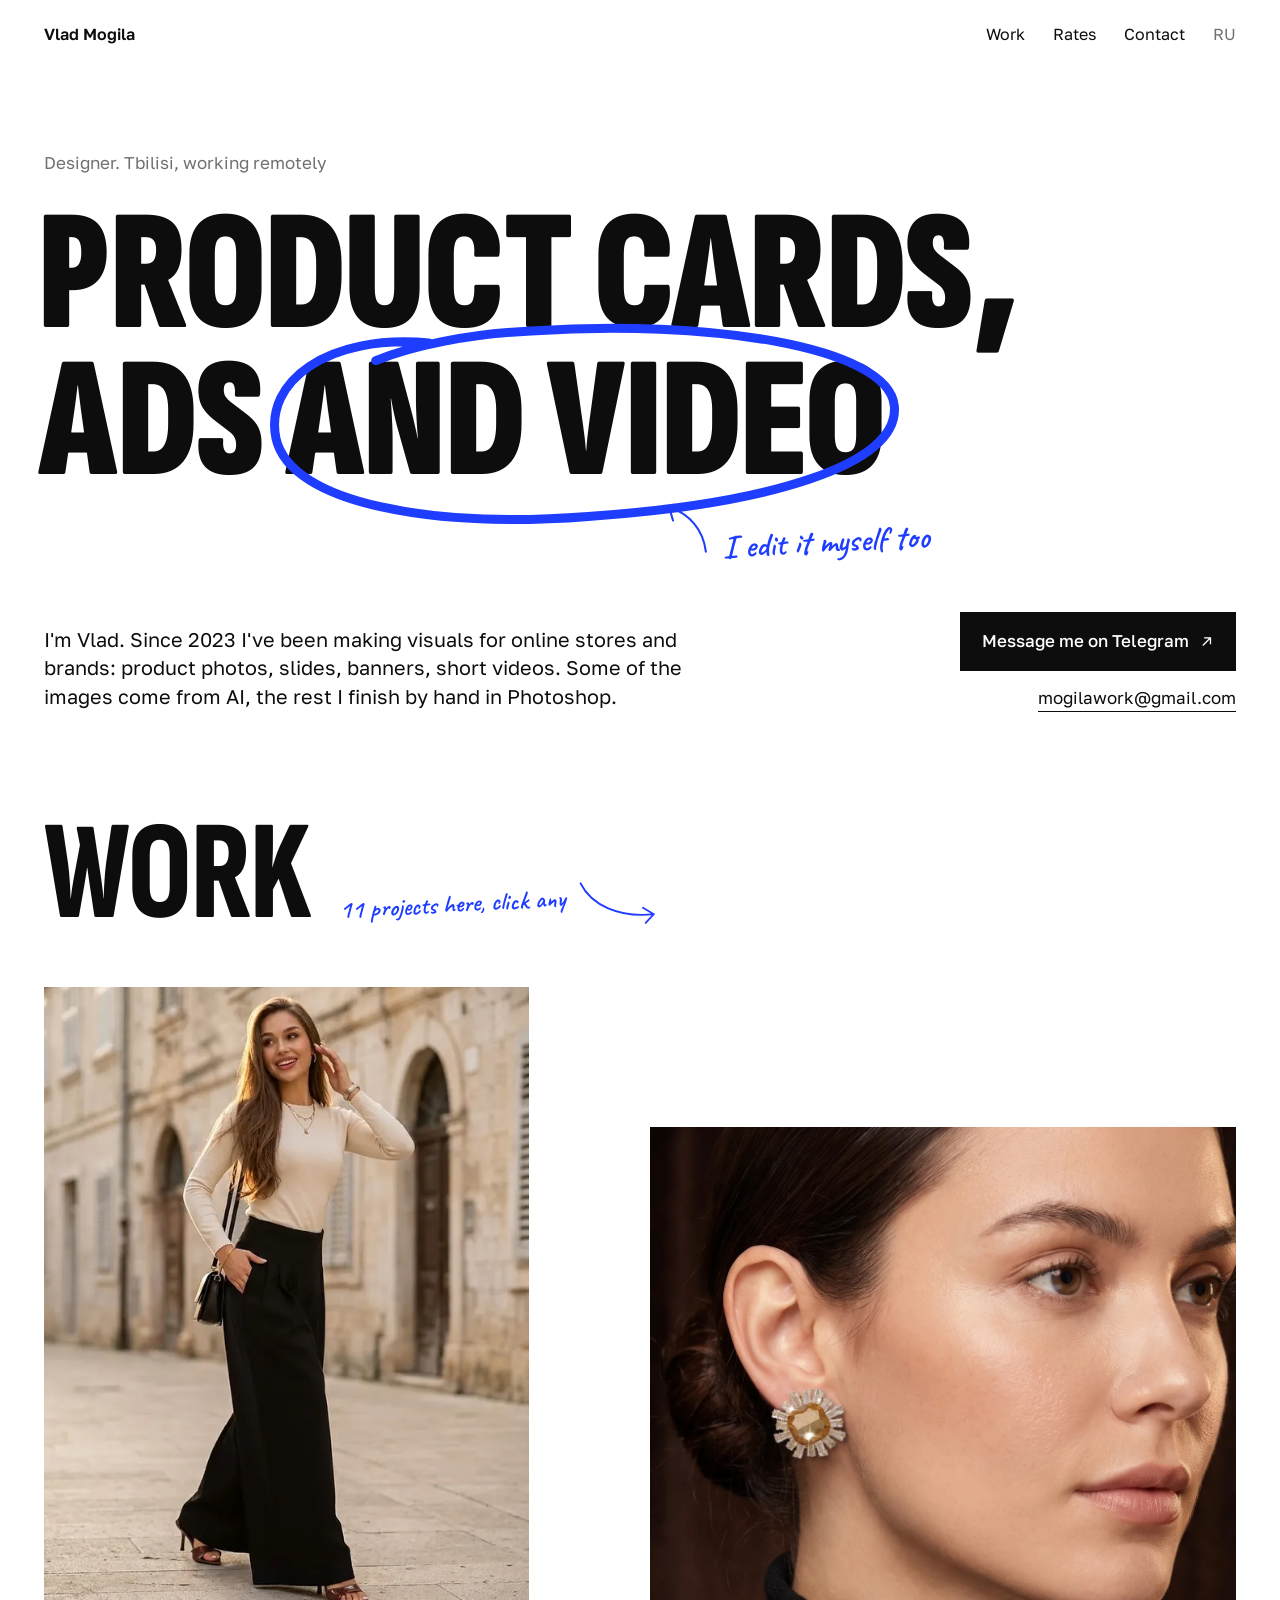
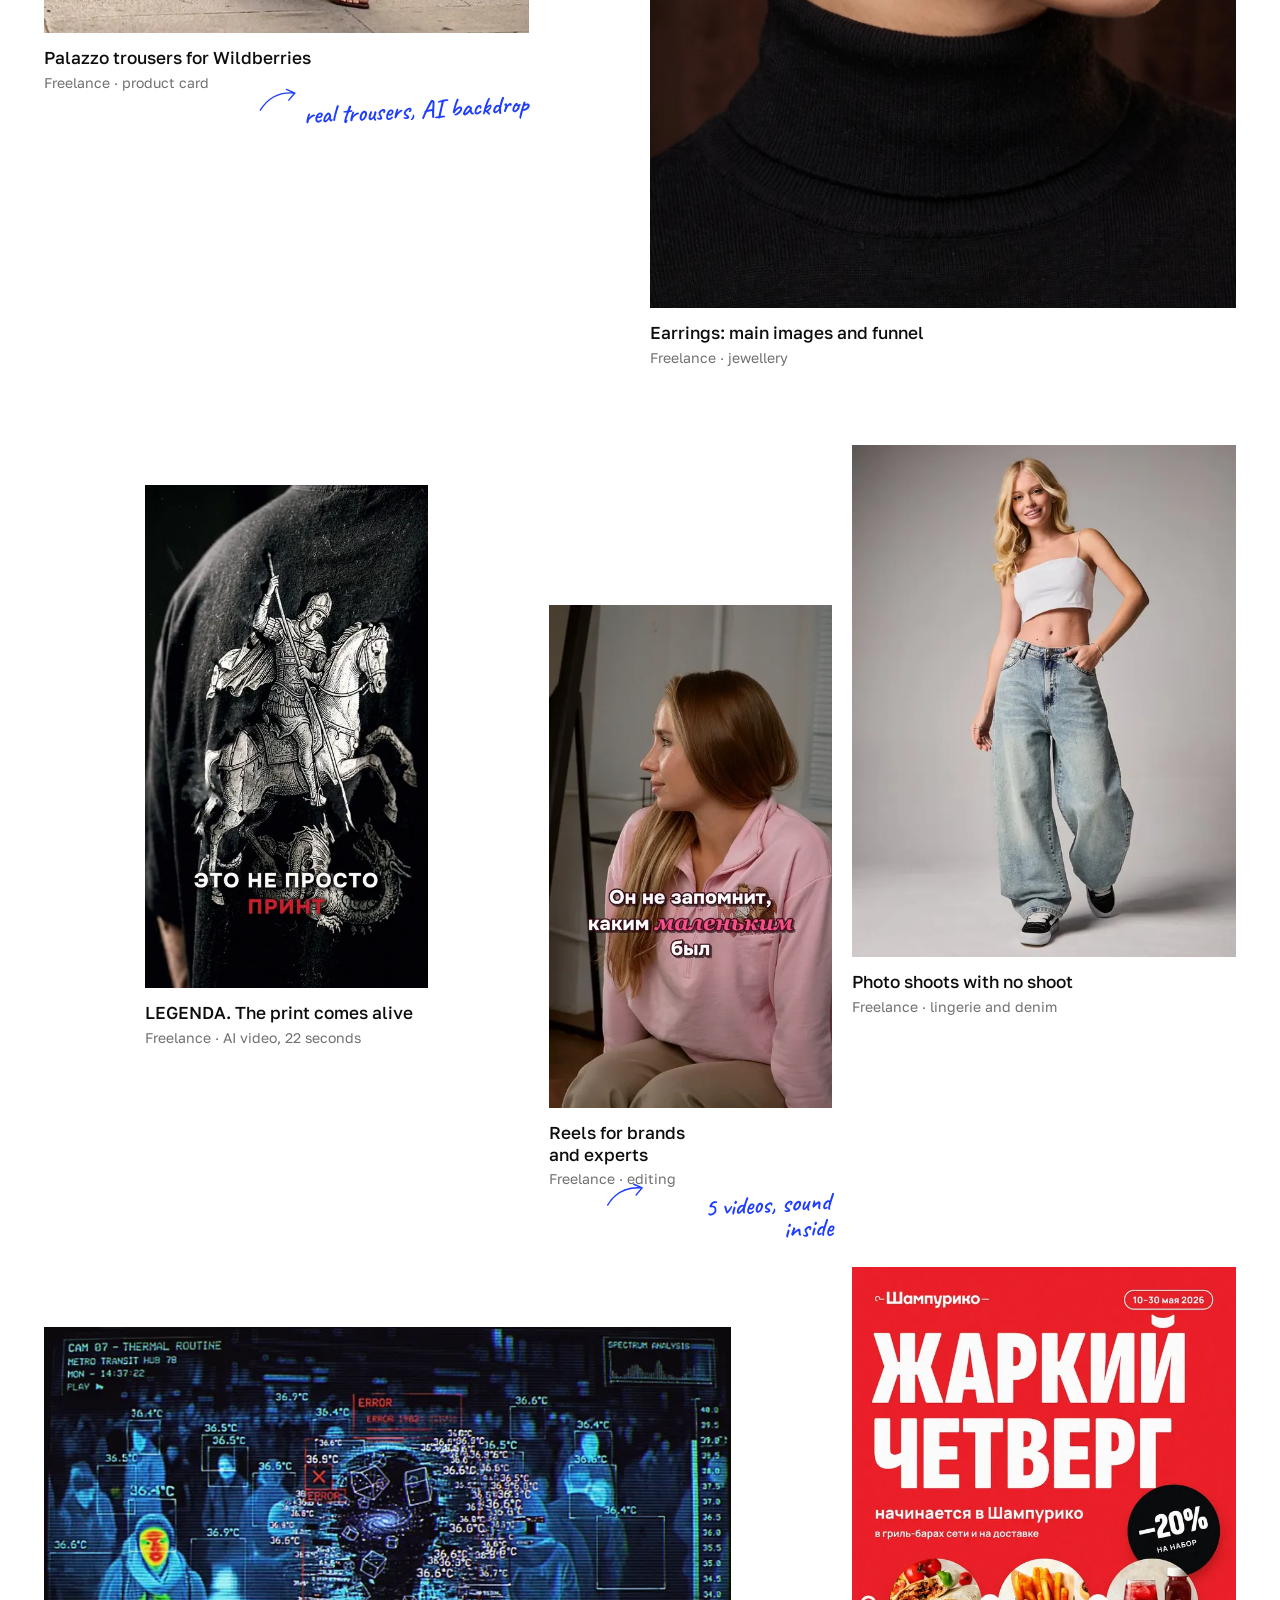
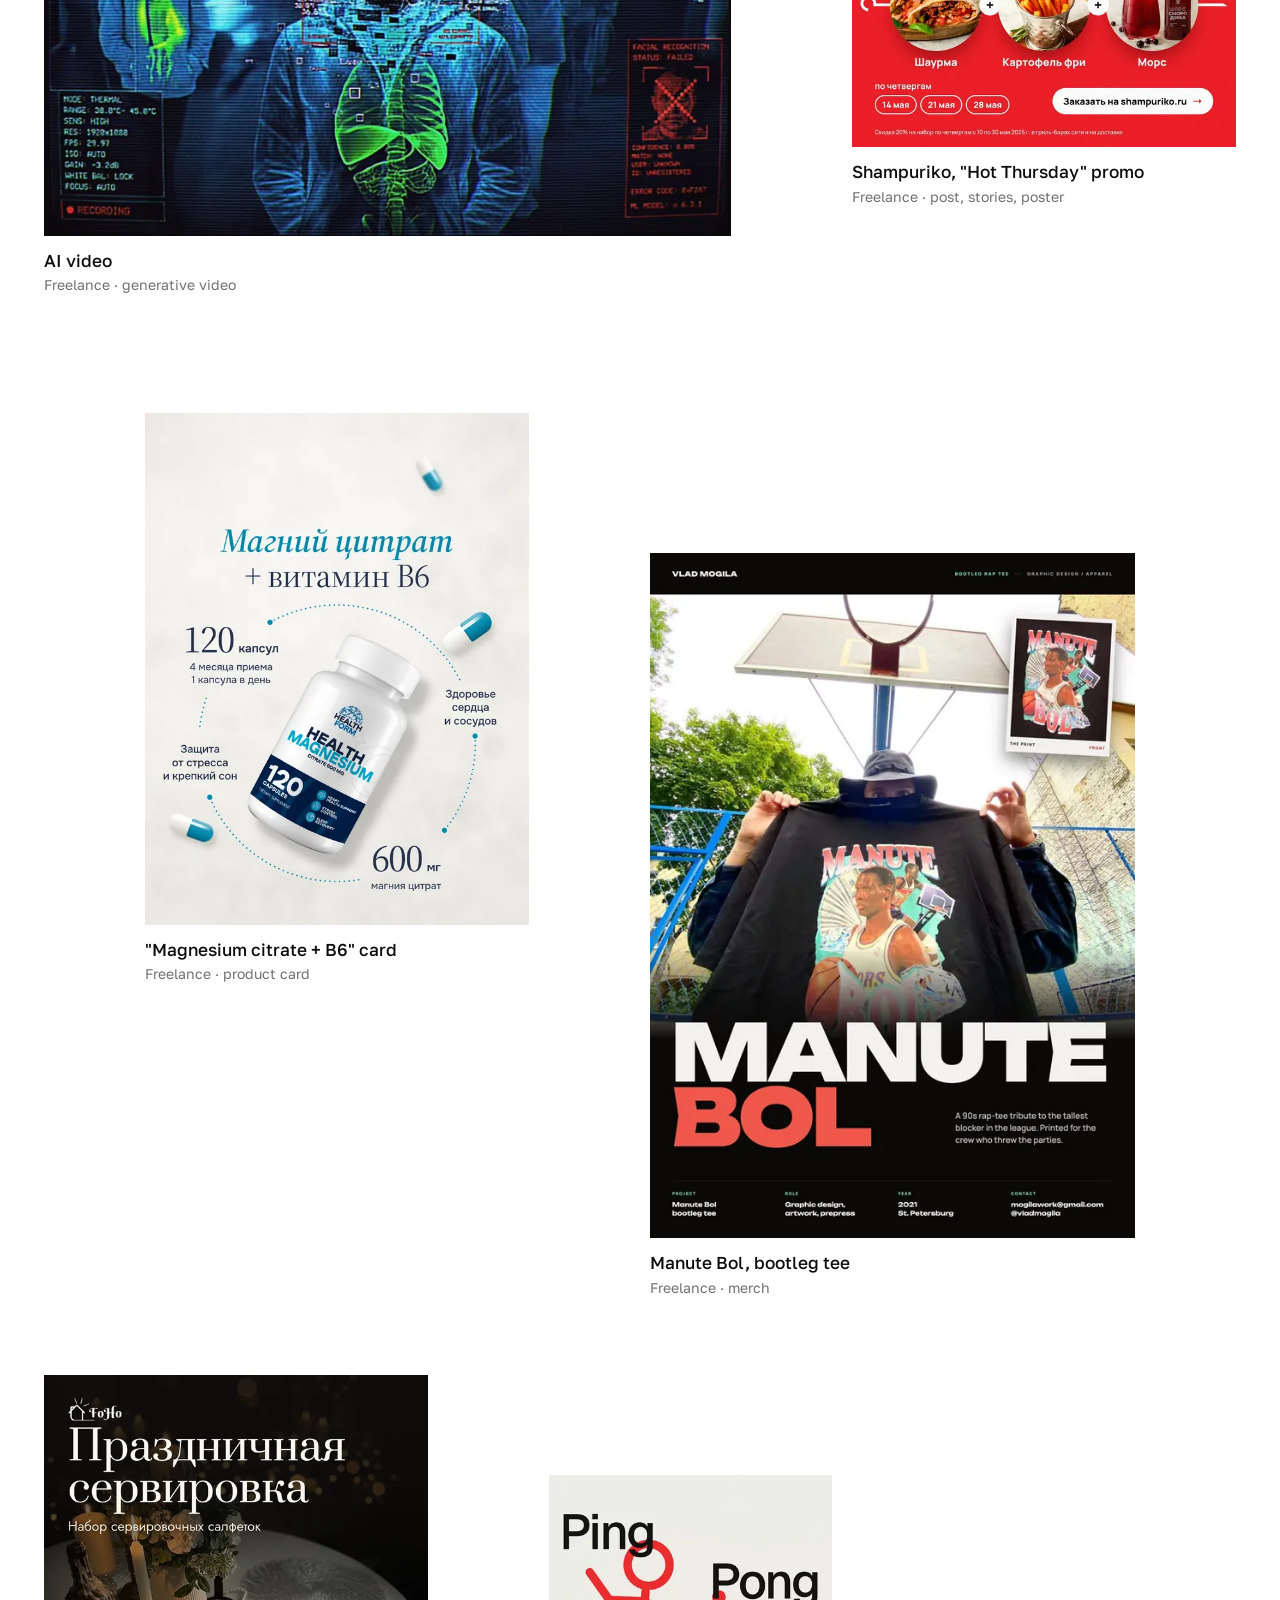
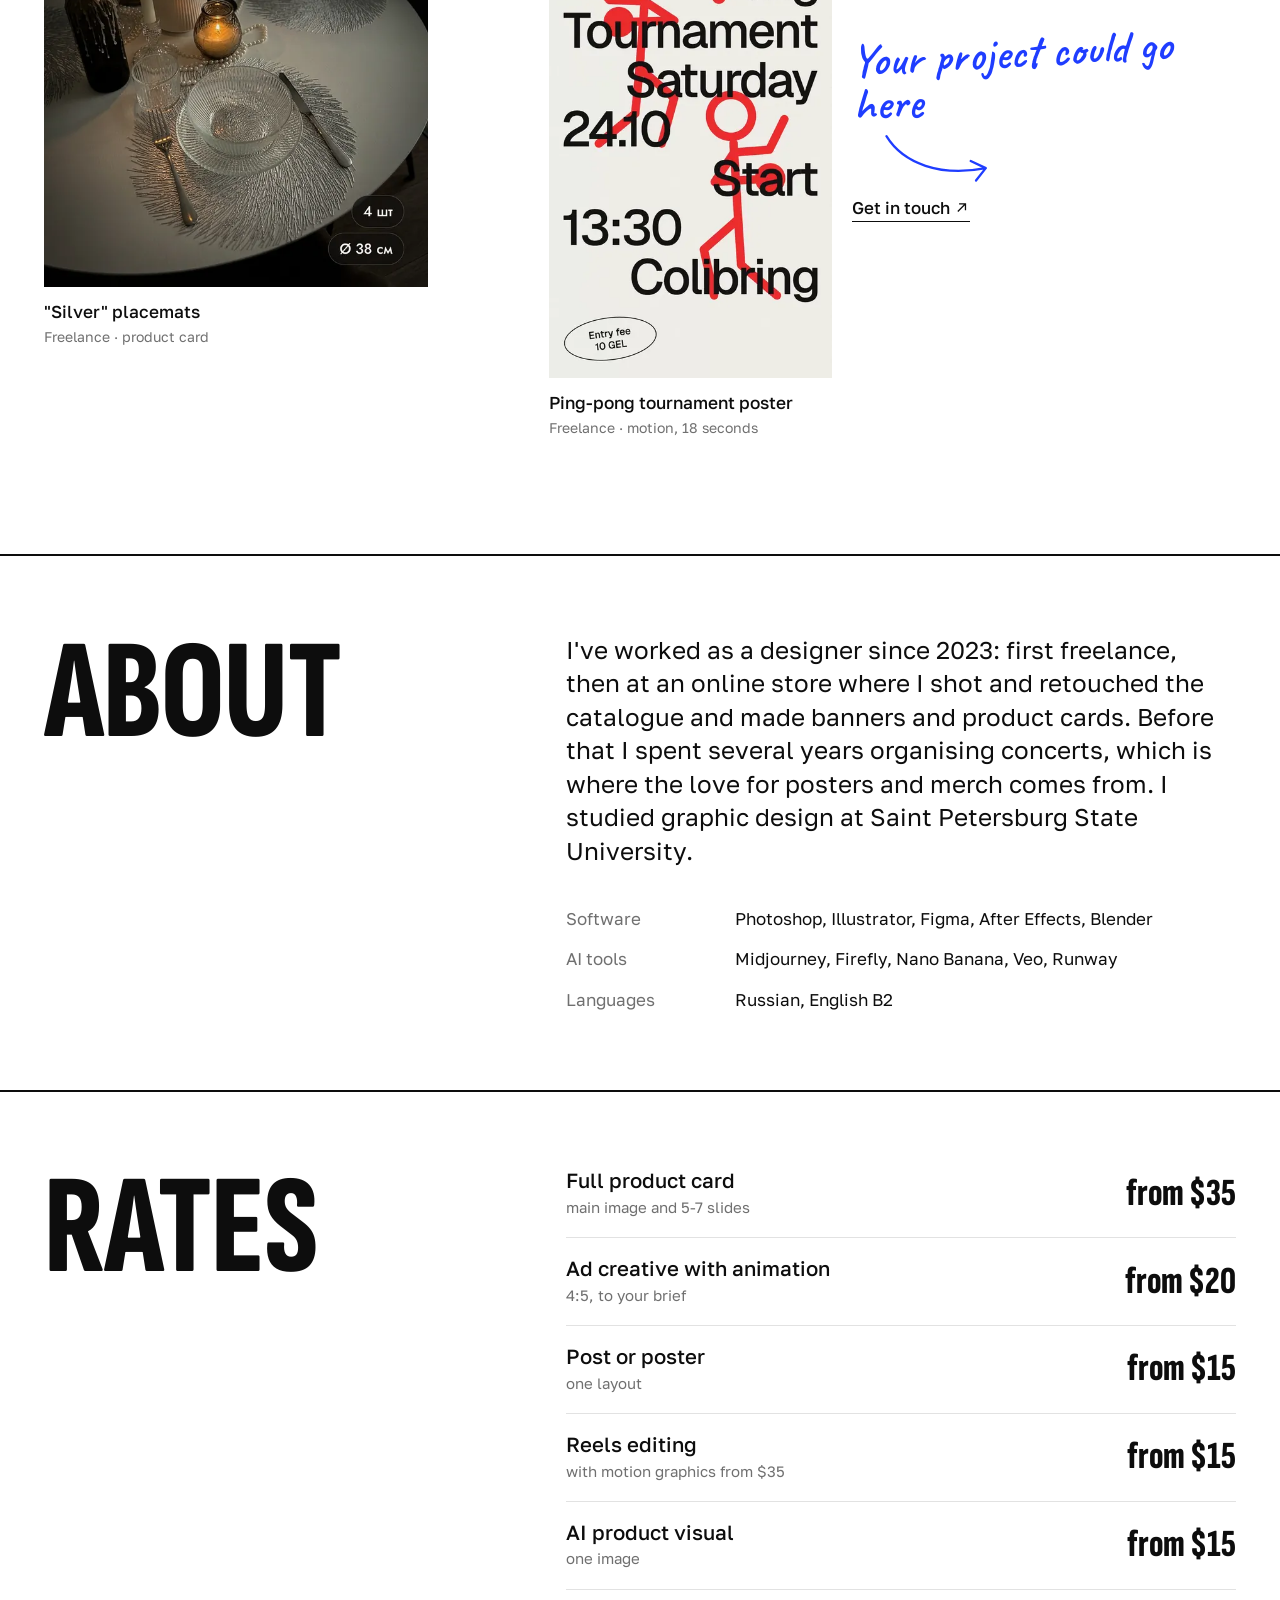
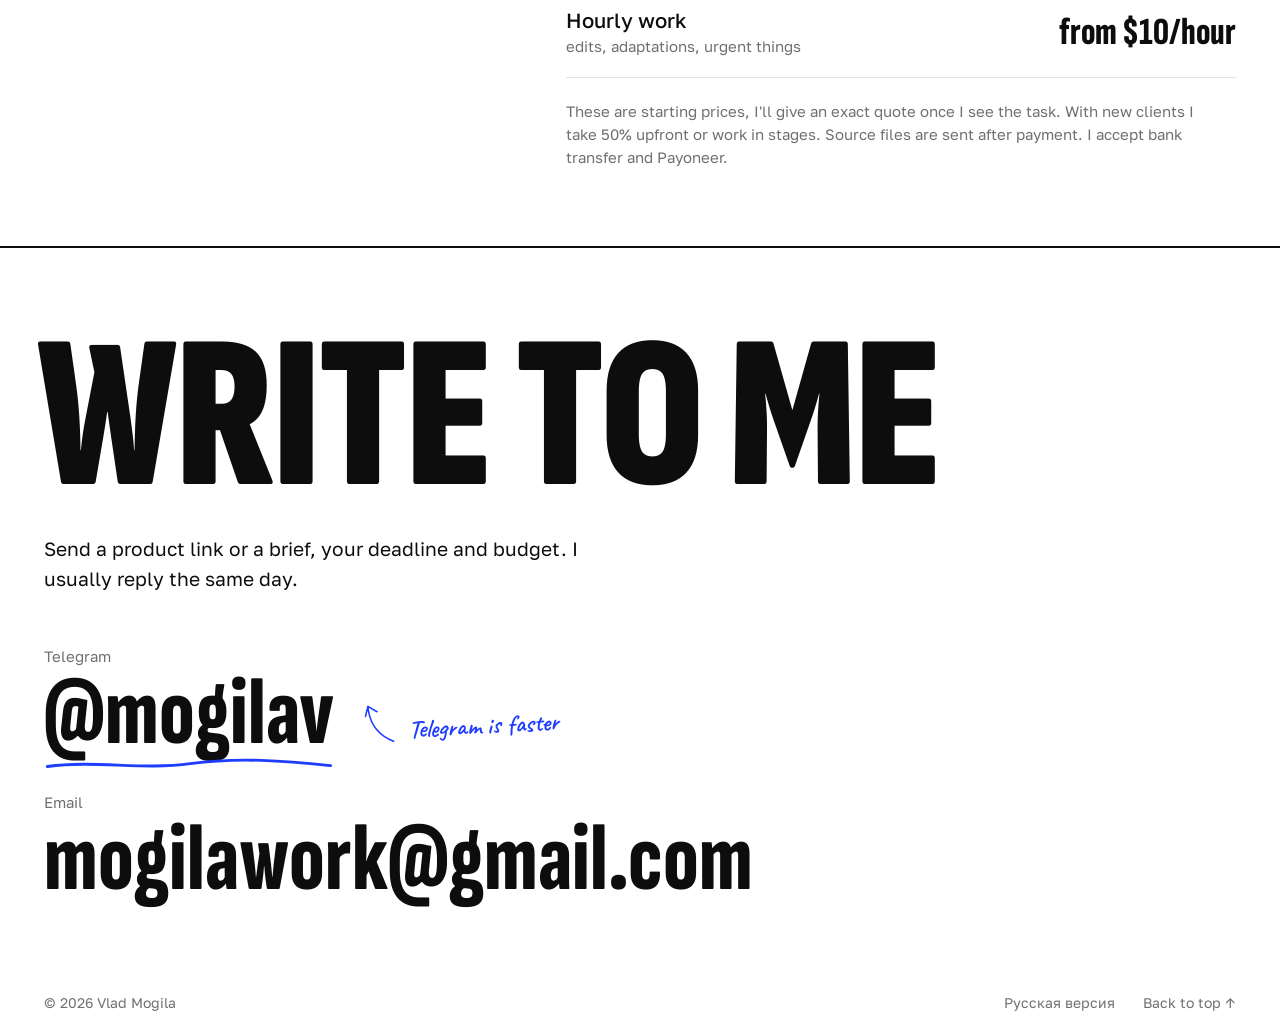
==== commit 505dcfef: "Redesign: big condensed type, hand-placed grid, pen annotations, human copy - New look: white page, " ====
--- a/docs/en/index.html
+++ b/docs/en/index.html
@@ -3,35 +3,33 @@
 <head>
   <meta charset="utf-8">
   <meta name="viewport" content="width=device-width, initial-scale=1, viewport-fit=cover">
-  <title>Vlad Mogila — graphic & content designer</title>
-  <meta name="description" content="Marketplace product cards, ad creatives, AI product visuals and motion. Portfolio and rates.">
+  <title>Vlad Mogila - product cards, ads and video</title>
+  <meta name="description" content="Designer for marketplaces and brands. Product cards, ad layouts, Reels editing and AI video. Work and rates.">
   <link rel="canonical" href="https://vladmogila.github.io/portfolio/en/">
   <link rel="alternate" hreflang="ru" href="https://vladmogila.github.io/portfolio/">
   <link rel="alternate" hreflang="en" href="https://vladmogila.github.io/portfolio/en/">
   <link rel="alternate" hreflang="x-default" href="https://vladmogila.github.io/portfolio/">
   <meta name="color-scheme" content="light dark">
-  <meta name="theme-color" content="#f4f3ef" media="(prefers-color-scheme: light)">
-  <meta name="theme-color" content="#0f0f0e" media="(prefers-color-scheme: dark)">
+  <meta name="theme-color" content="#ffffff" media="(prefers-color-scheme: light)">
+  <meta name="theme-color" content="#0d0d0d" media="(prefers-color-scheme: dark)">
   <link rel="icon" href="../assets/favicon.svg" type="image/svg+xml">
   <link rel="apple-touch-icon" href="../assets/apple-touch-icon.png">
 
-  <!-- Превью для соцсетей / Social preview -->
   <meta property="og:type" content="website">
   <meta property="og:site_name" content="Vlad Mogila">
   <meta property="og:locale" content="en_US">
   <meta property="og:url" content="https://vladmogila.github.io/portfolio/en/">
-  <meta property="og:title" content="Vlad Mogila — graphic & content designer">
-  <meta property="og:description" content="Marketplace product cards, ad creatives, AI product visuals and motion. Portfolio and rates.">
+  <meta property="og:title" content="Vlad Mogila - product cards, ads and video">
+  <meta property="og:description" content="Designer for marketplaces and brands. Product cards, ad layouts, Reels editing and AI video. Work and rates.">
   <meta property="og:image" content="https://vladmogila.github.io/portfolio/assets/og-en.jpg">
   <meta property="og:image:width" content="1200">
   <meta property="og:image:height" content="630">
-  <meta property="og:image:alt" content="Vlad Mogila — graphic & content designer">
   <meta name="twitter:card" content="summary_large_image">
-  <meta name="twitter:title" content="Vlad Mogila — graphic & content designer">
-  <meta name="twitter:description" content="Marketplace product cards, ad creatives, AI product visuals and motion. Portfolio and rates.">
+  <meta name="twitter:title" content="Vlad Mogila - product cards, ads and video">
+  <meta name="twitter:description" content="Designer for marketplaces and brands. Product cards, ad layouts, Reels editing and AI video. Work and rates.">
   <meta name="twitter:image" content="https://vladmogila.github.io/portfolio/assets/og-en.jpg">
 
-  <link rel="preload" href="../assets/fonts/inter-tight-latin.woff2" as="font" type="font/woff2" crossorigin>
+  <link rel="preload" href="../assets/fonts/sofia-sans-extra-condensed-latin.woff2" as="font" type="font/woff2" crossorigin>
   <link rel="stylesheet" href="../assets/css/style.css">
   <script src="../assets/js/main.js" defer></script>
 </head>
@@ -39,216 +37,152 @@
   <a class="skip" href="#main">Skip to content</a>
   <header class="top">
     <a class="brand" href="#top">Vlad Mogila</a>
-    <span class="status mono"><i aria-hidden="true"></i>Available for projects</span>
-    <nav class="nav" aria-label="Menu">
+    <nav aria-label="Menu">
       <a href="#work">Work</a>
-      <a href="#services">Services</a>
+      <a href="#prices">Rates</a>
       <a href="#contact">Contact</a>
+      <a class="lang" href="../" hreflang="ru" lang="ru" aria-label="Русская версия">RU</a>
     </nav>
-    <a class="lang mono" href="../" hreflang="ru" lang="ru" aria-label="Русская версия">RU</a>
   </header>
 
   <main id="main">
     <section class="hero" id="top">
-      <p class="mono hero__label reveal">Graphic & content designer · Tbilisi, UTC+4</p>
-      <h1 class="reveal">Product cards, ad creatives and AI visuals <span>that sell.</span></h1>
-      <div class="hero__row reveal">
-        <p class="hero__lead">I’m Vlad Mogila. I design <span class='nowrap'>e-commerce</span> visuals — from generating and retouching the product to finished slides, Reels and AI video.</p>
-        <a class="btn" href="https://t.me/mogilav" target="_blank" rel="noopener">Start a project <svg class="ico" aria-hidden="true" viewBox="0 0 24 24"><path d="M7 17 17 7M8 7h9v9"/></svg></a>
+      <p class="hero__who">Designer. Tbilisi, working remotely</p>
+      <h1>Product cards,<br>ads <span class="circled">and video<svg class="ink ink--circle" viewBox="0 0 220 74" preserveAspectRatio="none" aria-hidden="true"><path pathLength="1" d="M58 9C24 6 3 22 7 41c5 22 53 30 104 26 59-4 104-17 102-37C211 10 150 1 92 5 71 6 52 10 40 15"/></svg></span></h1>
+      <p class="note hero__note"><svg class="ink ink--up" viewBox="0 0 60 70" aria-hidden="true"><path pathLength="1" d="M52 66C50 38 34 18 9 8M9 8l4 17M9 8l17 1"/></svg>I edit it myself too</p>
+      <div class="hero__row">
+        <p class="hero__lead">I'm Vlad. Since 2023 I've been making visuals for online stores and brands: product photos, slides, banners, short videos. Some of the images come from AI, the rest I finish by hand in Photoshop.</p>
+        <p class="hero__links"><a class="btn" href="https://t.me/mogilav" target="_blank" rel="noopener">Message me on Telegram <svg class="go" viewBox="0 0 24 24" aria-hidden="true"><path d="M6 18 18 6M8 6h10v10"/></svg></a><a class="plain" href="mailto:mogilawork@gmail.com">mogilawork@gmail.com</a></p>
       </div>
     </section>
 
-    <div class="marquee" aria-hidden="true">
-      <ul class="marquee__track"><li><img src="../assets/works/pants-card/02-main-city-thumb.webp" srcset="../assets/works/pants-card/02-main-city-thumb.webp 600w, ../assets/works/pants-card/02-main-city.webp 1200w" sizes="240px" width="1200" height="1600" alt="" fetchpriority="high" decoding="async"></li><li><img src="../assets/works/earrings-card/01-main-velvet-thumb.webp" srcset="../assets/works/earrings-card/01-main-velvet-thumb.webp 600w, ../assets/works/earrings-card/01-main-velvet.webp 1200w" sizes="240px" width="1200" height="1600" alt="" fetchpriority="high" decoding="async"></li><li><img src="../assets/works/earrings-card/06-funnel-face-thumb.webp" srcset="../assets/works/earrings-card/06-funnel-face-thumb.webp 600w, ../assets/works/earrings-card/06-funnel-face.webp 1200w" sizes="240px" width="1200" height="1600" alt="" fetchpriority="high" decoding="async"></li><li><img src="../assets/works/shampuriko/post-a-thumb.webp" srcset="../assets/works/shampuriko/post-a-thumb.webp 640w, ../assets/works/shampuriko/post-a.webp 1080w" sizes="240px" width="1080" height="1350" alt="" fetchpriority="high" decoding="async"></li><li><img src="../assets/works/earrings-card/09-funnel-look-thumb.webp" srcset="../assets/works/earrings-card/09-funnel-look-thumb.webp 600w, ../assets/works/earrings-card/09-funnel-look.webp 1200w" sizes="240px" width="1200" height="1600" alt="" loading="lazy" decoding="async"></li><li><img src="../assets/works/magnesium-card/01-cover-thumb.webp" srcset="../assets/works/magnesium-card/01-cover-thumb.webp 600w, ../assets/works/magnesium-card/01-cover.webp 1500w" sizes="240px" width="1500" height="2000" alt="" loading="lazy" decoding="async"></li><li><img src="../assets/works/pants-card/01-main-studio-thumb.webp" srcset="../assets/works/pants-card/01-main-studio-thumb.webp 600w, ../assets/works/pants-card/01-main-studio.webp 1200w" sizes="240px" width="1200" height="1600" alt="" loading="lazy" decoding="async"></li><li><img src="../assets/works/manute-bol/presentation-thumb.webp" srcset="../assets/works/manute-bol/presentation-thumb.webp 566w, ../assets/works/manute-bol/presentation.webp 1414w" sizes="240px" width="1414" height="2000" alt="" loading="lazy" decoding="async"></li><li><img src="../assets/works/earrings-card/03-main-portrait-thumb.webp" srcset="../assets/works/earrings-card/03-main-portrait-thumb.webp 600w, ../assets/works/earrings-card/03-main-portrait.webp 1200w" sizes="240px" width="1200" height="1600" alt="" loading="lazy" decoding="async"></li><li><img src="../assets/works/placemats-card/02-main-b-thumb.webp" srcset="../assets/works/placemats-card/02-main-b-thumb.webp 600w, ../assets/works/placemats-card/02-main-b.webp 1500w" sizes="240px" width="1500" height="2000" alt="" loading="lazy" decoding="async"></li><li><img src="../assets/works/pants-card/06-looks-thumb.webp" srcset="../assets/works/pants-card/06-looks-thumb.webp 600w, ../assets/works/pants-card/06-looks.webp 1200w" sizes="240px" width="1200" height="1600" alt="" loading="lazy" decoding="async"></li><li><img src="../assets/works/ai-fashion/jeans-thumb.webp" srcset="../assets/works/ai-fashion/jeans-thumb.webp 600w, ../assets/works/ai-fashion/jeans.webp 1500w" sizes="240px" width="1500" height="2000" alt="" loading="lazy" decoding="async"></li></ul>
-      <ul class="marquee__track"><li><img src="../assets/works/pants-card/02-main-city-thumb.webp" srcset="../assets/works/pants-card/02-main-city-thumb.webp 600w, ../assets/works/pants-card/02-main-city.webp 1200w" sizes="240px" width="1200" height="1600" alt="" loading="lazy" decoding="async"></li><li><img src="../assets/works/earrings-card/01-main-velvet-thumb.webp" srcset="../assets/works/earrings-card/01-main-velvet-thumb.webp 600w, ../assets/works/earrings-card/01-main-velvet.webp 1200w" sizes="240px" width="1200" height="1600" alt="" loading="lazy" decoding="async"></li><li><img src="../assets/works/earrings-card/06-funnel-face-thumb.webp" srcset="../assets/works/earrings-card/06-funnel-face-thumb.webp 600w, ../assets/works/earrings-card/06-funnel-face.webp 1200w" sizes="240px" width="1200" height="1600" alt="" loading="lazy" decoding="async"></li><li><img src="../assets/works/shampuriko/post-a-thumb.webp" srcset="../assets/works/shampuriko/post-a-thumb.webp 640w, ../assets/works/shampuriko/post-a.webp 1080w" sizes="240px" width="1080" height="1350" alt="" loading="lazy" decoding="async"></li><li><img src="../assets/works/earrings-card/09-funnel-look-thumb.webp" srcset="../assets/works/earrings-card/09-funnel-look-thumb.webp 600w, ../assets/works/earrings-card/09-funnel-look.webp 1200w" sizes="240px" width="1200" height="1600" alt="" loading="lazy" decoding="async"></li><li><img src="../assets/works/magnesium-card/01-cover-thumb.webp" srcset="../assets/works/magnesium-card/01-cover-thumb.webp 600w, ../assets/works/magnesium-card/01-cover.webp 1500w" sizes="240px" width="1500" height="2000" alt="" loading="lazy" decoding="async"></li><li><img src="../assets/works/pants-card/01-main-studio-thumb.webp" srcset="../assets/works/pants-card/01-main-studio-thumb.webp 600w, ../assets/works/pants-card/01-main-studio.webp 1200w" sizes="240px" width="1200" height="1600" alt="" loading="lazy" decoding="async"></li><li><img src="../assets/works/manute-bol/presentation-thumb.webp" srcset="../assets/works/manute-bol/presentation-thumb.webp 566w, ../assets/works/manute-bol/presentation.webp 1414w" sizes="240px" width="1414" height="2000" alt="" loading="lazy" decoding="async"></li><li><img src="../assets/works/earrings-card/03-main-portrait-thumb.webp" srcset="../assets/works/earrings-card/03-main-portrait-thumb.webp 600w, ../assets/works/earrings-card/03-main-portrait.webp 1200w" sizes="240px" width="1200" height="1600" alt="" loading="lazy" decoding="async"></li><li><img src="../assets/works/placemats-card/02-main-b-thumb.webp" srcset="../assets/works/placemats-card/02-main-b-thumb.webp 600w, ../assets/works/placemats-card/02-main-b.webp 1500w" sizes="240px" width="1500" height="2000" alt="" loading="lazy" decoding="async"></li><li><img src="../assets/works/pants-card/06-looks-thumb.webp" srcset="../assets/works/pants-card/06-looks-thumb.webp 600w, ../assets/works/pants-card/06-looks.webp 1200w" sizes="240px" width="1200" height="1600" alt="" loading="lazy" decoding="async"></li><li><img src="../assets/works/ai-fashion/jeans-thumb.webp" srcset="../assets/works/ai-fashion/jeans-thumb.webp 600w, ../assets/works/ai-fashion/jeans.webp 1500w" sizes="240px" width="1500" height="2000" alt="" loading="lazy" decoding="async"></li></ul>
-    </div>
-
-    <section class="section" id="work" aria-labelledby="work-h">
-      <div class="section__head">
-        <h2 id="work-h">Work<sup>11</sup></h2>
-        <div class="filters" role="group" aria-label="Filter work"><button type="button" class="filter" aria-pressed="true" data-filter="all">All<sup>11</sup></button><button type="button" class="filter" aria-pressed="false" data-filter="ecom">Marketplaces<sup>5</sup></button><button type="button" class="filter" aria-pressed="false" data-filter="motion">Video & motion<sup>4</sup></button><button type="button" class="filter" aria-pressed="false" data-filter="ads">Ads & graphics<sup>2</sup></button></div>
-      </div>
-      <ul class="grid">
-        <li class="tile reveal" data-cat="ecom">
-          <a href="#pants-card" aria-label="Open case: Palazzo trousers for Wildberries">
-            <div class="tile__media"><img src="../assets/works/pants-card/02-main-city-thumb.webp" srcset="../assets/works/pants-card/02-main-city-thumb.webp 600w, ../assets/works/pants-card/02-main-city.webp 1200w" sizes="(min-width: 1100px) 31vw, (min-width: 700px) 46vw, 92vw" width="1200" height="1600" alt="" loading="lazy" decoding="async"></div>
-            <div class="tile__meta">
-              <span class="mono">01</span>
-              <h3>Palazzo trousers for Wildberries</h3>
-              <span class="mono tile__cat">Marketplaces</span>
-            </div>
-          </a>
-        </li>
-        <li class="tile reveal" data-cat="ecom">
-          <a href="#earrings-card" aria-label="Open case: Earrings: main images and funnel">
-            <div class="tile__media"><img src="../assets/works/earrings-card/03-main-portrait-thumb.webp" srcset="../assets/works/earrings-card/03-main-portrait-thumb.webp 600w, ../assets/works/earrings-card/03-main-portrait.webp 1200w" sizes="(min-width: 1100px) 31vw, (min-width: 700px) 46vw, 92vw" width="1200" height="1600" alt="" loading="lazy" decoding="async"></div>
-            <div class="tile__meta">
-              <span class="mono">02</span>
-              <h3>Earrings: main images and funnel</h3>
-              <span class="mono tile__cat">Marketplaces</span>
-            </div>
-          </a>
-        </li>
-        <li class="tile reveal" data-cat="motion">
-          <a href="#legenda" aria-label="Open case: LEGENDA: the print comes alive">
+    <section class="work" id="work" aria-labelledby="work-h">
+      <div class="head">
+        <h2 id="work-h">Work</h2>
+        <p class="note head__note">11 projects here, click any<svg class="ink ink--arrow" viewBox="0 0 124 60" aria-hidden="true"><path pathLength="1" d="M5 7C24 38 66 53 117 43M117 43l-17-8M117 43l-11 14"/></svg></p>
+      </div>
+      <ul class="board">
+        <li class="tile" style="--c:1;--s:5;--mt:0px">
+          <a href="#pants-card">
+            <div class="tile__media"><img src="../assets/works/pants-card/02-main-city-thumb.webp" srcset="../assets/works/pants-card/02-main-city-thumb.webp 600w, ../assets/works/pants-card/02-main-city.webp 1200w" sizes="(min-width: 900px) 42vw, (min-width: 560px) 46vw, 92vw" width="1200" height="1600" alt="" fetchpriority="high" decoding="async"></div>
+            <h3>Palazzo trousers for Wildberries</h3>
+            <p>Freelance · product card</p>
+          </a><span class="note tile__note"><svg class="ink ink--up" viewBox="0 0 60 70" aria-hidden="true"><path pathLength="1" d="M52 66C50 38 34 18 9 8M9 8l4 17M9 8l17 1"/></svg>real trousers, AI backdrop</span>
+        </li>
+        <li class="tile" style="--c:7;--s:6;--mt:140px">
+          <a href="#earrings-card">
+            <div class="tile__media"><img src="../assets/works/earrings-card/03-main-portrait-thumb.webp" srcset="../assets/works/earrings-card/03-main-portrait-thumb.webp 600w, ../assets/works/earrings-card/03-main-portrait.webp 1200w" sizes="(min-width: 900px) 50vw, (min-width: 560px) 46vw, 92vw" width="1200" height="1600" alt="" fetchpriority="high" decoding="async"></div>
+            <h3>Earrings: main images and funnel</h3>
+            <p>Freelance · jewellery</p>
+          </a>
+        </li>
+        <li class="tile" style="--c:2;--s:3;--mt:40px">
+          <a href="#legenda">
             <div class="tile__media"><video src="../assets/works/legenda/print-comes-alive.mp4" poster="../assets/works/legenda/print-comes-alive-poster.webp" width="450" height="800" muted loop playsinline preload="none" aria-label=""></video></div>
-            <div class="tile__meta">
-              <span class="mono">03</span>
-              <h3>LEGENDA: the print comes alive</h3>
-              <span class="mono tile__cat">Video & motion</span>
-            </div>
-          </a>
-        </li>
-        <li class="tile reveal" data-cat="ecom">
-          <a href="#ai-fashion" aria-label="Open case: AI photo shoots for fashion brands">
-            <div class="tile__media"><img src="../assets/works/ai-fashion/jeans-thumb.webp" srcset="../assets/works/ai-fashion/jeans-thumb.webp 600w, ../assets/works/ai-fashion/jeans.webp 1500w" sizes="(min-width: 1100px) 31vw, (min-width: 700px) 46vw, 92vw" width="1500" height="2000" alt="" loading="lazy" decoding="async"></div>
-            <div class="tile__meta">
-              <span class="mono">04</span>
-              <h3>AI photo shoots for fashion brands</h3>
-              <span class="mono tile__cat">Marketplaces</span>
-            </div>
-          </a>
-        </li>
-        <li class="tile reveal" data-cat="ads">
-          <a href="#shampuriko" aria-label="Open case: “Hot Thursday” for Shampuriko">
-            <div class="tile__media"><img src="../assets/works/shampuriko/post-a-thumb.webp" srcset="../assets/works/shampuriko/post-a-thumb.webp 640w, ../assets/works/shampuriko/post-a.webp 1080w" sizes="(min-width: 1100px) 31vw, (min-width: 700px) 46vw, 92vw" width="1080" height="1350" alt="" loading="lazy" decoding="async"></div>
-            <div class="tile__meta">
-              <span class="mono">05</span>
-              <h3>“Hot Thursday” for Shampuriko</h3>
-              <span class="mono tile__cat">Ads & graphics</span>
-            </div>
-          </a>
-        </li>
-        <li class="tile reveal" data-cat="motion">
-          <a href="#reels" aria-label="Open case: Reels editing for brands and experts">
+            <h3>LEGENDA. The print comes alive</h3>
+            <p>Freelance · AI video, 22 seconds</p>
+          </a>
+        </li>
+        <li class="tile" style="--c:6;--s:3;--mt:160px">
+          <a href="#reels">
             <div class="tile__media"><video src="../assets/works/reels/bvrly.mp4" poster="../assets/works/reels/bvrly-poster.webp" width="450" height="800" muted loop playsinline preload="none" aria-label=""></video></div>
-            <div class="tile__meta">
-              <span class="mono">06</span>
-              <h3>Reels editing for brands and experts</h3>
-              <span class="mono tile__cat">Video & motion</span>
-            </div>
-          </a>
-        </li>
-        <li class="tile reveal" data-cat="ecom">
-          <a href="#magnesium-card" aria-label="Open case: “Magnesium citrate + B6” product card">
-            <div class="tile__media"><img src="../assets/works/magnesium-card/01-cover-thumb.webp" srcset="../assets/works/magnesium-card/01-cover-thumb.webp 600w, ../assets/works/magnesium-card/01-cover.webp 1500w" sizes="(min-width: 1100px) 31vw, (min-width: 700px) 46vw, 92vw" width="1500" height="2000" alt="" loading="lazy" decoding="async"></div>
-            <div class="tile__meta">
-              <span class="mono">07</span>
-              <h3>“Magnesium citrate + B6” product card</h3>
-              <span class="mono tile__cat">Marketplaces</span>
-            </div>
-          </a>
-        </li>
-        <li class="tile reveal" data-cat="ads">
-          <a href="#manute-bol" aria-label="Open case: Manute Bol — bootleg rap tee">
-            <div class="tile__media"><img src="../assets/works/manute-bol/presentation-thumb.webp" srcset="../assets/works/manute-bol/presentation-thumb.webp 566w, ../assets/works/manute-bol/presentation.webp 1414w" sizes="(min-width: 1100px) 31vw, (min-width: 700px) 46vw, 92vw" width="1414" height="2000" alt="" loading="lazy" decoding="async"></div>
-            <div class="tile__meta">
-              <span class="mono">08</span>
-              <h3>Manute Bol — bootleg rap tee</h3>
-              <span class="mono tile__cat">Ads & graphics</span>
-            </div>
-          </a>
-        </li>
-        <li class="tile reveal" data-cat="motion">
-          <a href="#ai-video" aria-label="Open case: AI video">
+            <h3>Reels for brands and experts</h3>
+            <p>Freelance · editing</p>
+          </a><span class="note tile__note"><svg class="ink ink--up" viewBox="0 0 60 70" aria-hidden="true"><path pathLength="1" d="M52 66C50 38 34 18 9 8M9 8l4 17M9 8l17 1"/></svg>5 videos, sound inside</span>
+        </li>
+        <li class="tile" style="--c:9;--s:4;--mt:0px">
+          <a href="#ai-fashion">
+            <div class="tile__media"><img src="../assets/works/ai-fashion/jeans-thumb.webp" srcset="../assets/works/ai-fashion/jeans-thumb.webp 600w, ../assets/works/ai-fashion/jeans.webp 1500w" sizes="(min-width: 900px) 33vw, (min-width: 560px) 46vw, 92vw" width="1500" height="2000" alt="" loading="lazy" decoding="async"></div>
+            <h3>Photo shoots with no shoot</h3>
+            <p>Freelance · lingerie and denim</p>
+          </a>
+        </li>
+        <li class="tile" style="--c:1;--s:7;--mt:60px">
+          <a href="#ai-video">
             <div class="tile__media"><video src="../assets/works/ai-video/surreal.mp4" poster="../assets/works/ai-video/surreal-poster.webp" width="800" height="592" muted loop playsinline preload="none" aria-label=""></video></div>
-            <div class="tile__meta">
-              <span class="mono">09</span>
-              <h3>AI video</h3>
-              <span class="mono tile__cat">Video & motion</span>
-            </div>
-          </a>
-        </li>
-        <li class="tile reveal" data-cat="ecom">
-          <a href="#placemats-card" aria-label="Open case: “Silver” placemats product card">
-            <div class="tile__media"><img src="../assets/works/placemats-card/02-main-b-thumb.webp" srcset="../assets/works/placemats-card/02-main-b-thumb.webp 600w, ../assets/works/placemats-card/02-main-b.webp 1500w" sizes="(min-width: 1100px) 31vw, (min-width: 700px) 46vw, 92vw" width="1500" height="2000" alt="" loading="lazy" decoding="async"></div>
-            <div class="tile__meta">
-              <span class="mono">10</span>
-              <h3>“Silver” placemats product card</h3>
-              <span class="mono tile__cat">Marketplaces</span>
-            </div>
-          </a>
-        </li>
-        <li class="tile reveal" data-cat="motion">
-          <a href="#ping-pong" aria-label="Open case: Animated ping-pong tournament poster">
-            <div class="tile__media" style="--fit:contain;--tile-bg:#efeeea"><video src="../assets/works/ping-pong/animation.mp4" poster="../assets/works/ping-pong/animation-poster.webp" width="450" height="800" muted loop playsinline preload="none" aria-label=""></video></div>
-            <div class="tile__meta">
-              <span class="mono">11</span>
-              <h3>Animated ping-pong tournament poster</h3>
-              <span class="mono tile__cat">Video & motion</span>
-            </div>
-          </a>
-        </li>
-        <li class="tile tile--cta reveal">
-          <a href="#contact">
-            <div class="tile__media"><div><p class="tile__cta-title">Your project could be next</p><p class="tile__cta-text">Tell me about your task — I’ll reply with an estimate within a day.</p></div><span class="tile__cta-arrow"><svg class="ico" aria-hidden="true" viewBox="0 0 24 24"><path d="M7 17 17 7M8 7h9v9"/></svg></span></div>
-          </a>
+            <h3>AI video</h3>
+            <p>Freelance · generative video</p>
+          </a>
+        </li>
+        <li class="tile" style="--c:9;--s:4;--mt:0px">
+          <a href="#shampuriko">
+            <div class="tile__media"><img src="../assets/works/shampuriko/post-a-thumb.webp" srcset="../assets/works/shampuriko/post-a-thumb.webp 640w, ../assets/works/shampuriko/post-a.webp 1080w" sizes="(min-width: 900px) 33vw, (min-width: 560px) 46vw, 92vw" width="1080" height="1350" alt="" loading="lazy" decoding="async"></div>
+            <h3>Shampuriko, "Hot Thursday" promo</h3>
+            <p>Freelance · post, stories, poster</p>
+          </a>
+        </li>
+        <li class="tile" style="--c:2;--s:4;--mt:40px">
+          <a href="#magnesium-card">
+            <div class="tile__media"><img src="../assets/works/magnesium-card/01-cover-thumb.webp" srcset="../assets/works/magnesium-card/01-cover-thumb.webp 600w, ../assets/works/magnesium-card/01-cover.webp 1500w" sizes="(min-width: 900px) 33vw, (min-width: 560px) 46vw, 92vw" width="1500" height="2000" alt="" loading="lazy" decoding="async"></div>
+            <h3>"Magnesium citrate + B6" card</h3>
+            <p>Freelance · product card</p>
+          </a>
+        </li>
+        <li class="tile" style="--c:7;--s:5;--mt:180px">
+          <a href="#manute-bol">
+            <div class="tile__media"><img src="../assets/works/manute-bol/presentation-thumb.webp" srcset="../assets/works/manute-bol/presentation-thumb.webp 566w, ../assets/works/manute-bol/presentation.webp 1414w" sizes="(min-width: 900px) 42vw, (min-width: 560px) 46vw, 92vw" width="1414" height="2000" alt="" loading="lazy" decoding="async"></div>
+            <h3>Manute Bol, bootleg tee</h3>
+            <p>Freelance · merch</p>
+          </a>
+        </li>
+        <li class="tile" style="--c:1;--s:4;--mt:0px">
+          <a href="#placemats-card">
+            <div class="tile__media"><img src="../assets/works/placemats-card/02-main-b-thumb.webp" srcset="../assets/works/placemats-card/02-main-b-thumb.webp 600w, ../assets/works/placemats-card/02-main-b.webp 1500w" sizes="(min-width: 900px) 33vw, (min-width: 560px) 46vw, 92vw" width="1500" height="2000" alt="" loading="lazy" decoding="async"></div>
+            <h3>"Silver" placemats</h3>
+            <p>Freelance · product card</p>
+          </a>
+        </li>
+        <li class="tile" style="--c:6;--s:3;--mt:100px">
+          <a href="#ping-pong">
+            <div class="tile__media"><video src="../assets/works/ping-pong/animation.mp4" poster="../assets/works/ping-pong/animation-poster.webp" width="450" height="800" muted loop playsinline preload="none" aria-label=""></video></div>
+            <h3>Ping-pong tournament poster</h3>
+            <p>Freelance · motion, 18 seconds</p>
+          </a>
+        </li>
+        <li class="tile tile--ask" style="--c:9;--s:4;--mt:40px">
+          <a href="#contact"><span class="note">Your project could go here</span><svg class="ink ink--arrow" viewBox="0 0 124 60" aria-hidden="true"><path pathLength="1" d="M5 7C24 38 66 53 117 43M117 43l-17-8M117 43l-11 14"/></svg><b>Get in touch <svg class="go" viewBox="0 0 24 24" aria-hidden="true"><path d="M6 18 18 6M8 6h10v10"/></svg></b></a>
         </li>
       </ul>
     </section>
 
-    <section class="section about" aria-labelledby="about-h">
-      <h2 id="about-h" class="mono">About</h2>
-      <p class="about__text reveal">Since 2023 I’ve been designing for online stores and brands; before that I spent four years producing concerts — posters, ads and merch included. BA in graphic design, Saint Petersburg State University.</p>
-      <dl class="about__facts reveal">
-          <div><dt class="mono">Tools</dt><dd>Photoshop, Illustrator, Figma, After Effects, Blender</dd></div>
-          <div><dt class="mono">AI</dt><dd>Midjourney, Firefly, Nano Banana, Runway, ChatGPT</dd></div>
-          <div><dt class="mono">Languages</dt><dd>Russian — native, English — B2</dd></div>
-          <div><dt class="mono">Format</dt><dd>Remote, UTC+4</dd></div>
-      </dl>
+    <section class="about" aria-labelledby="about-h">
+      <h2 id="about-h">About</h2>
+      <div>
+        <p class="about__text">I've worked as a designer since 2023: first freelance, then at an online store where I shot and retouched the catalogue and made banners and product cards. Before that I spent several years organising concerts, which is where the love for posters and merch comes from. I studied graphic design at Saint Petersburg State University.</p>
+        <dl class="about__facts">
+          <div><dt>Software</dt><dd>Photoshop, Illustrator, Figma, After Effects, Blender</dd></div>
+          <div><dt>AI tools</dt><dd>Midjourney, Firefly, Nano Banana, Veo, Runway</dd></div>
+          <div><dt>Languages</dt><dd>Russian, English B2</dd></div>
+        </dl>
+      </div>
     </section>
 
-    <section class="section" id="services" aria-labelledby="services-h">
-      <div class="section__head">
-        <h2 id="services-h">Services & rates</h2>
-        <p class="section__lead">Prices are starting points: the final quote depends on scope and deadline. Send me your brief — I’ll reply with an estimate the same day.</p>
-      </div>
-      <ul class="prices">
-        <li class="price reveal">
-          <h3>Full product card</h3>
-          <p>Main image plus 5–7 slides: structure, retouching, infographics, on-slide copy.</p>
-          <b>from $35</b>
-        </li>
-        <li class="price reveal">
-          <h3>Ad creative with animation</h3>
-          <p>Static or animated 4:5 creative to your brief, adapted for stories.</p>
-          <b>from $20</b>
-        </li>
-        <li class="price reveal">
-          <h3>Social post or mini poster</h3>
-          <p>A single layout for social media or an event announcement.</p>
-          <b>from $15</b>
-        </li>
-        <li class="price reveal">
-          <h3>Reels &amp; Shorts editing</h3>
-          <p>Simple edit from $15, with motion graphics from $35.</p>
-          <b>from $15</b>
-        </li>
-        <li class="price reveal">
-          <h3>AI product visual</h3>
-          <p>Product and scene generated with AI; details, light and colour refined by hand in Photoshop.</p>
-          <b>from $15</b>
-        </li>
-        <li class="price reveal">
-          <h3>Hourly work</h3>
-          <p>Edits, adaptations and urgent tasks without a fixed scope.</p>
-          <b>from $10/h</b>
-        </li>
-      </ul>
-      <p class="terms mono">Prices in US dollars. Payment by bank transfer or Payoneer. New clients: 50% upfront or milestone payments. Source files are delivered after payment.</p>
+    <section class="prices" id="prices" aria-labelledby="prices-h">
+      <h2 id="prices-h">Rates</h2>
+      <div>
+        <ul class="pricelist">
+        <li><h3>Full product card</h3><p>main image and 5-7 slides</p><b>from $35</b></li>
+        <li><h3>Ad creative with animation</h3><p>4:5, to your brief</p><b>from $20</b></li>
+        <li><h3>Post or poster</h3><p>one layout</p><b>from $15</b></li>
+        <li><h3>Reels editing</h3><p>with motion graphics from $35</p><b>from $15</b></li>
+        <li><h3>AI product visual</h3><p>one image</p><b>from $15</b></li>
+        <li><h3>Hourly work</h3><p>edits, adaptations, urgent things</p><b>from $10/hour</b></li>
+        </ul>
+        <p class="prices__note">These are starting prices, I'll give an exact quote once I see the task. With new clients I take 50% upfront or work in stages. Source files are sent after payment. I accept bank transfer and Payoneer.</p>
+      </div>
     </section>
 
-    <section class="section contact" id="contact" aria-labelledby="contact-h">
-      <h2 id="contact-h" class="reveal">Got a project?</h2>
-      <p class="section__lead reveal">Send a product link or brief, your deadline and budget. Telegram is the fastest way to reach me.</p>
+    <section class="contact" id="contact" aria-labelledby="contact-h">
+      <h2 id="contact-h">Write to me</h2>
+      <p class="contact__lead">Send a product link or a brief, your deadline and budget. I usually reply the same day.</p>
       <ul class="contact__list">
-        <li class="reveal"><a href="https://t.me/mogilav" target="_blank" rel="noopener"><span class="mono">Telegram</span><b>@mogilav</b><svg class="ico" aria-hidden="true" viewBox="0 0 24 24"><path d="M7 17 17 7M8 7h9v9"/></svg></a></li>
-        <li class="reveal"><a href="mailto:mogilawork@gmail.com"><span class="mono">Email</span><b>mogilawork@gmail.com</b><svg class="ico" aria-hidden="true" viewBox="0 0 24 24"><path d="M7 17 17 7M8 7h9v9"/></svg></a></li>
+        <li><a href="https://t.me/mogilav" target="_blank" rel="noopener"><span>Telegram</span><b>@mogilav<svg class="ink ink--line" viewBox="0 0 240 14" preserveAspectRatio="none" aria-hidden="true"><path pathLength="1" d="M3 9C42 2 81 13 121 6s79-3 116 2"/></svg></b></a><span class="note contact__note"><svg class="ink ink--up" viewBox="0 0 60 70" aria-hidden="true"><path pathLength="1" d="M52 66C50 38 34 18 9 8M9 8l4 17M9 8l17 1"/></svg>Telegram is faster</span></li>
+        <li><a href="mailto:mogilawork@gmail.com"><span>Email</span><b>mogilawork@gmail.com</b></a></li>
       </ul>
     </section>
   </main>
 
-  <footer class="footer mono">
+  <footer class="footer">
     <span>© 2026 Vlad Mogila</span>
     <a href="../" hreflang="ru">Русская версия</a>
     <a href="#top">Back to top ↑</a>
@@ -256,234 +190,234 @@
 
   <dialog class="case" id="pants-card" aria-labelledby="pants-card-title">
     <div class="case__bar">
-      <span class="mono">01 / 11 — Marketplaces</span>
+      <span>1 / 11</span>
       <a class="case__close" href="#work" data-close>Close <span aria-hidden="true">✕</span></a>
     </div>
     <div class="case__body">
       <div class="case__info">
         <h2 id="pants-card-title">Palazzo trousers for Wildberries</h2>
-        <p class="case__meta">Freelance · fashion · 2 main images, 4 funnel shots, retouching</p>
-        <dl class="case__story"><div><dt class="mono">Challenge</dt><dd>For Bless You Today trousers: two main-image options without infographics, built for click-through, plus funnel shots. Fabric, colour and hardware had to stay exactly as in the source photos. Separately: recolour a trench coat to a swatch and remove an extra seam.</dd></div><div><dt class="mono">Solution</dt><dd>Competitors shoot palazzo trousers on grey with a big caption, so they blend together in the feed. Both main images are full-length with no text: a light studio and an old-town street in warm evening light — easy to A/B test. AI built the scene and the top; I transferred the trousers from the source photo and matched colour and light by hand. The funnel answers pre-purchase questions: volume and fit, details, back and side views, three outfits. The coat was recoloured through a mask keeping folds and texture, the seam removed, and the image upscaled to 1800×2400.</dd></div><div><dt class="mono">Result</dt><dd>A full card set in about 7 hours: 2 main images, 4 funnel shots and a retouched coat. The trousers in every frame are the real ones from the source photos.</dd></div></dl>
-        
-      </div>
-      <div class="case__media">
-          <figure class="shot"><img src="../assets/works/pants-card/01-main-studio-thumb.webp" srcset="../assets/works/pants-card/01-main-studio-thumb.webp 600w, ../assets/works/pants-card/01-main-studio.webp 1200w" sizes="(min-width: 960px) 58vw, 100vw" width="1200" height="1600" alt="Main image A: light studio" loading="lazy" decoding="async"></figure>
-          <figure class="shot"><img src="../assets/works/pants-card/02-main-city-thumb.webp" srcset="../assets/works/pants-card/02-main-city-thumb.webp 600w, ../assets/works/pants-card/02-main-city.webp 1200w" sizes="(min-width: 960px) 58vw, 100vw" width="1200" height="1600" alt="Main image B: city, evening light" loading="lazy" decoding="async"></figure>
-          <figure class="shot"><img src="../assets/works/pants-card/03-volume-thumb.webp" srcset="../assets/works/pants-card/03-volume-thumb.webp 600w, ../assets/works/pants-card/03-volume.webp 1200w" sizes="(min-width: 960px) 58vw, 100vw" width="1200" height="1600" alt="Funnel: volume and fit" loading="lazy" decoding="async"></figure>
-          <figure class="shot"><img src="../assets/works/pants-card/04-details-thumb.webp" srcset="../assets/works/pants-card/04-details-thumb.webp 600w, ../assets/works/pants-card/04-details.webp 1200w" sizes="(min-width: 960px) 58vw, 100vw" width="1200" height="1600" alt="Funnel: details" loading="lazy" decoding="async"></figure>
-          <figure class="shot"><img src="../assets/works/pants-card/05-back-side-thumb.webp" srcset="../assets/works/pants-card/05-back-side-thumb.webp 600w, ../assets/works/pants-card/05-back-side.webp 1200w" sizes="(min-width: 960px) 58vw, 100vw" width="1200" height="1600" alt="Funnel: back and side" loading="lazy" decoding="async"></figure>
-          <figure class="shot"><img src="../assets/works/pants-card/06-looks-thumb.webp" srcset="../assets/works/pants-card/06-looks-thumb.webp 600w, ../assets/works/pants-card/06-looks.webp 1200w" sizes="(min-width: 960px) 58vw, 100vw" width="1200" height="1600" alt="Funnel: three outfits" loading="lazy" decoding="async"></figure>
-          <figure class="shot shot--wide"><img src="../assets/works/pants-card/07-before-after-thumb.webp" srcset="../assets/works/pants-card/07-before-after-thumb.webp 800w, ../assets/works/pants-card/07-before-after.webp 2000w" sizes="(min-width: 960px) 58vw, 100vw" width="2000" height="1395" alt="Before and after: source and main image" loading="lazy" decoding="async"></figure>
-          <figure class="shot"><img src="../assets/works/pants-card/08-coat-thumb.webp" srcset="../assets/works/pants-card/08-coat-thumb.webp 600w, ../assets/works/pants-card/08-coat.webp 1500w" sizes="(min-width: 960px) 58vw, 100vw" width="1500" height="2000" alt="Coat in the new colour, seam removed" loading="lazy" decoding="async"></figure>
-          <figure class="shot shot--wide"><img src="../assets/works/pants-card/09-coat-before-after-thumb.webp" srcset="../assets/works/pants-card/09-coat-before-after-thumb.webp 800w, ../assets/works/pants-card/09-coat-before-after.webp 2000w" sizes="(min-width: 960px) 58vw, 100vw" width="2000" height="1171" alt="Coat: before, after and colour swatch" loading="lazy" decoding="async"></figure>
-      </div>
-    </div>
-    <a class="case__next" href="#earrings-card"><span class="mono">Next project</span><b>Earrings: main images and funnel</b><svg class="ico" aria-hidden="true" viewBox="0 0 24 24"><path d="M7 17 17 7M8 7h9v9"/></svg></a>
+        <p class="case__meta">Freelance · product card</p>
+        <dl class="case__story"><div><dt>Brief</dt><dd>The brand Bless You Today needed two main images without infographics, plus shots for the photo funnel. The condition: fabric, colour and hardware stay exactly as in the source photos. A separate task was a trench coat: recolour it to a swatch and remove an extra seam.</dd></div><div><dt>What I did</dt><dd>I looked at competitors first. Almost everyone shoots palazzo trousers on grey with a big caption, so the feed turns into one grey blur. I made both main images full-length and without text: one in a light studio, one on an old-town street. AI generated the scene and the top, and I moved the trousers over from the source photo and matched colour and light by hand. Versions where the AI narrowed the legs went in the bin. The funnel has four shots: volume and fit, details, back and side, three outfits. The coat was recoloured through a mask, so folds and texture stayed where they were.</dd></div><div><dt>Outcome</dt><dd>About seven hours in total. The trousers in every frame are the real ones from the source photos.</dd></div></dl>
+        
+      </div>
+      <div class="case__media">
+        <figure class="shot"><img src="../assets/works/pants-card/01-main-studio-thumb.webp" srcset="../assets/works/pants-card/01-main-studio-thumb.webp 600w, ../assets/works/pants-card/01-main-studio.webp 1200w" sizes="(min-width: 900px) 58vw, 100vw" width="1200" height="1600" alt="Main image, light studio" loading="lazy" decoding="async"></figure>
+        <figure class="shot"><img src="../assets/works/pants-card/02-main-city-thumb.webp" srcset="../assets/works/pants-card/02-main-city-thumb.webp 600w, ../assets/works/pants-card/02-main-city.webp 1200w" sizes="(min-width: 900px) 58vw, 100vw" width="1200" height="1600" alt="Main image, old-town street" loading="lazy" decoding="async"></figure>
+        <figure class="shot"><img src="../assets/works/pants-card/03-volume-thumb.webp" srcset="../assets/works/pants-card/03-volume-thumb.webp 600w, ../assets/works/pants-card/03-volume.webp 1200w" sizes="(min-width: 900px) 58vw, 100vw" width="1200" height="1600" alt="Funnel: volume and fit" loading="lazy" decoding="async"></figure>
+        <figure class="shot"><img src="../assets/works/pants-card/04-details-thumb.webp" srcset="../assets/works/pants-card/04-details-thumb.webp 600w, ../assets/works/pants-card/04-details.webp 1200w" sizes="(min-width: 900px) 58vw, 100vw" width="1200" height="1600" alt="Funnel: details" loading="lazy" decoding="async"></figure>
+        <figure class="shot"><img src="../assets/works/pants-card/05-back-side-thumb.webp" srcset="../assets/works/pants-card/05-back-side-thumb.webp 600w, ../assets/works/pants-card/05-back-side.webp 1200w" sizes="(min-width: 900px) 58vw, 100vw" width="1200" height="1600" alt="Funnel: back and side" loading="lazy" decoding="async"></figure>
+        <figure class="shot"><img src="../assets/works/pants-card/06-looks-thumb.webp" srcset="../assets/works/pants-card/06-looks-thumb.webp 600w, ../assets/works/pants-card/06-looks.webp 1200w" sizes="(min-width: 900px) 58vw, 100vw" width="1200" height="1600" alt="Funnel: three outfits" loading="lazy" decoding="async"></figure>
+        <figure class="shot shot--wide"><img src="../assets/works/pants-card/07-before-after-thumb.webp" srcset="../assets/works/pants-card/07-before-after-thumb.webp 800w, ../assets/works/pants-card/07-before-after.webp 2000w" sizes="(min-width: 900px) 58vw, 100vw" width="2000" height="1395" alt="Source photo and main image" loading="lazy" decoding="async"></figure>
+        <figure class="shot"><img src="../assets/works/pants-card/08-coat-thumb.webp" srcset="../assets/works/pants-card/08-coat-thumb.webp 600w, ../assets/works/pants-card/08-coat.webp 1500w" sizes="(min-width: 900px) 58vw, 100vw" width="1500" height="2000" alt="Coat in the new colour, seam removed" loading="lazy" decoding="async"></figure>
+        <figure class="shot shot--wide"><img src="../assets/works/pants-card/09-coat-before-after-thumb.webp" srcset="../assets/works/pants-card/09-coat-before-after-thumb.webp 800w, ../assets/works/pants-card/09-coat-before-after.webp 2000w" sizes="(min-width: 900px) 58vw, 100vw" width="2000" height="1171" alt="Coat: before, after and the swatch" loading="lazy" decoding="async"></figure>
+      </div>
+    </div>
+    <a class="case__next" href="#earrings-card"><span>Next</span><b>Earrings: main images and funnel</b><svg class="go" viewBox="0 0 24 24" aria-hidden="true"><path d="M6 18 18 6M8 6h10v10"/></svg></a>
   </dialog>
   <dialog class="case" id="earrings-card" aria-labelledby="earrings-card-title">
     <div class="case__bar">
-      <span class="mono">02 / 11 — Marketplaces</span>
+      <span>2 / 11</span>
       <a class="case__close" href="#work" data-close>Close <span aria-hidden="true">✕</span></a>
     </div>
     <div class="case__body">
       <div class="case__info">
         <h2 id="earrings-card-title">Earrings: main images and funnel</h2>
-        <p class="case__meta">Freelance · jewellery · 4 main images, 6 funnel shots</p>
-        <dl class="case__story"><div><dt class="mono">Challenge</dt><dd>Create marketplace main images and a photo funnel for costume jewellery that look like an expensive shoot while showing the piece accurately.</dd></div><div><dt class="mono">Solution</dt><dd>Four main-image options to test: on velvet, on the ear, in a portrait and in the hand. The funnel for the second model sits in one burgundy palette: close-ups, a full look and captions on what buyers care about — coating, backs and size. Models and scenes are AI-generated; the before/after frame shows how the source photo became a studio shot.</dd></div><div><dt class="mono">Result</dt><dd>10 frames in two styles, ready to drop into a listing and to A/B test the main image.</dd></div></dl>
-        
-      </div>
-      <div class="case__media">
-          <figure class="shot"><img src="../assets/works/earrings-card/01-main-velvet-thumb.webp" srcset="../assets/works/earrings-card/01-main-velvet-thumb.webp 600w, ../assets/works/earrings-card/01-main-velvet.webp 1200w" sizes="(min-width: 960px) 58vw, 100vw" width="1200" height="1600" alt="Main image: earrings on velvet" loading="lazy" decoding="async"></figure>
-          <figure class="shot"><img src="../assets/works/earrings-card/02-main-ear-thumb.webp" srcset="../assets/works/earrings-card/02-main-ear-thumb.webp 600w, ../assets/works/earrings-card/02-main-ear.webp 1200w" sizes="(min-width: 960px) 58vw, 100vw" width="1200" height="1600" alt="Main image: earring on the ear" loading="lazy" decoding="async"></figure>
-          <figure class="shot"><img src="../assets/works/earrings-card/03-main-portrait-thumb.webp" srcset="../assets/works/earrings-card/03-main-portrait-thumb.webp 600w, ../assets/works/earrings-card/03-main-portrait.webp 1200w" sizes="(min-width: 960px) 58vw, 100vw" width="1200" height="1600" alt="Main image: portrait" loading="lazy" decoding="async"></figure>
-          <figure class="shot"><img src="../assets/works/earrings-card/04-main-hand-thumb.webp" srcset="../assets/works/earrings-card/04-main-hand-thumb.webp 600w, ../assets/works/earrings-card/04-main-hand.webp 1200w" sizes="(min-width: 960px) 58vw, 100vw" width="1200" height="1600" alt="Main image: earrings in hand" loading="lazy" decoding="async"></figure>
-          <figure class="shot shot--wide"><img src="../assets/works/earrings-card/05-before-after-thumb.webp" srcset="../assets/works/earrings-card/05-before-after-thumb.webp 800w, ../assets/works/earrings-card/05-before-after.webp 2000w" sizes="(min-width: 960px) 58vw, 100vw" width="2000" height="1206" alt="Before and after: source and studio shot" loading="lazy" decoding="async"></figure>
-          <figure class="shot"><img src="../assets/works/earrings-card/06-funnel-face-thumb.webp" srcset="../assets/works/earrings-card/06-funnel-face-thumb.webp 600w, ../assets/works/earrings-card/06-funnel-face.webp 1200w" sizes="(min-width: 960px) 58vw, 100vw" width="1200" height="1600" alt="Funnel: portrait" loading="lazy" decoding="async"></figure>
-          <figure class="shot"><img src="../assets/works/earrings-card/07-funnel-macro-thumb.webp" srcset="../assets/works/earrings-card/07-funnel-macro-thumb.webp 600w, ../assets/works/earrings-card/07-funnel-macro.webp 1200w" sizes="(min-width: 960px) 58vw, 100vw" width="1200" height="1600" alt="Funnel: close-up" loading="lazy" decoding="async"></figure>
-          <figure class="shot"><img src="../assets/works/earrings-card/08-funnel-coating-thumb.webp" srcset="../assets/works/earrings-card/08-funnel-coating-thumb.webp 600w, ../assets/works/earrings-card/08-funnel-coating.webp 1200w" sizes="(min-width: 960px) 58vw, 100vw" width="1200" height="1600" alt="Funnel: coating" loading="lazy" decoding="async"></figure>
-          <figure class="shot"><img src="../assets/works/earrings-card/09-funnel-look-thumb.webp" srcset="../assets/works/earrings-card/09-funnel-look-thumb.webp 600w, ../assets/works/earrings-card/09-funnel-look.webp 1200w" sizes="(min-width: 960px) 58vw, 100vw" width="1200" height="1600" alt="Funnel: full look" loading="lazy" decoding="async"></figure>
-          <figure class="shot"><img src="../assets/works/earrings-card/10-funnel-backs-thumb.webp" srcset="../assets/works/earrings-card/10-funnel-backs-thumb.webp 600w, ../assets/works/earrings-card/10-funnel-backs.webp 1200w" sizes="(min-width: 960px) 58vw, 100vw" width="1200" height="1600" alt="Funnel: backs" loading="lazy" decoding="async"></figure>
-          <figure class="shot"><img src="../assets/works/earrings-card/11-funnel-size-thumb.webp" srcset="../assets/works/earrings-card/11-funnel-size-thumb.webp 600w, ../assets/works/earrings-card/11-funnel-size.webp 1200w" sizes="(min-width: 960px) 58vw, 100vw" width="1200" height="1600" alt="Funnel: size" loading="lazy" decoding="async"></figure>
-      </div>
-    </div>
-    <a class="case__next" href="#legenda"><span class="mono">Next project</span><b>LEGENDA: the print comes alive</b><svg class="ico" aria-hidden="true" viewBox="0 0 24 24"><path d="M7 17 17 7M8 7h9v9"/></svg></a>
+        <p class="case__meta">Freelance · jewellery</p>
+        <dl class="case__story"><div><dt>Brief</dt><dd>Costume jewellery, two pieces. The job was main images and a funnel for a marketplace. It had to look like an expensive shoot and still show the earrings honestly.</dd></div><div><dt>What I did</dt><dd>For the first pair I made four main images to choose from: on velvet, on the ear, in a portrait and in the hand. For the second I built a funnel in burgundy: a close-up, a full look and three frames with captions about coating, backs and size. Models and backgrounds are generated. The "before and after" frame shows the source photo I started from.</dd></div><div><dt>Outcome</dt><dd>Ten frames. The main images can go straight into an A/B test.</dd></div></dl>
+        
+      </div>
+      <div class="case__media">
+        <figure class="shot"><img src="../assets/works/earrings-card/01-main-velvet-thumb.webp" srcset="../assets/works/earrings-card/01-main-velvet-thumb.webp 600w, ../assets/works/earrings-card/01-main-velvet.webp 1200w" sizes="(min-width: 900px) 58vw, 100vw" width="1200" height="1600" alt="Main image: earrings on velvet" loading="lazy" decoding="async"></figure>
+        <figure class="shot"><img src="../assets/works/earrings-card/02-main-ear-thumb.webp" srcset="../assets/works/earrings-card/02-main-ear-thumb.webp 600w, ../assets/works/earrings-card/02-main-ear.webp 1200w" sizes="(min-width: 900px) 58vw, 100vw" width="1200" height="1600" alt="Main image: earring on the ear" loading="lazy" decoding="async"></figure>
+        <figure class="shot"><img src="../assets/works/earrings-card/03-main-portrait-thumb.webp" srcset="../assets/works/earrings-card/03-main-portrait-thumb.webp 600w, ../assets/works/earrings-card/03-main-portrait.webp 1200w" sizes="(min-width: 900px) 58vw, 100vw" width="1200" height="1600" alt="Main image: portrait" loading="lazy" decoding="async"></figure>
+        <figure class="shot"><img src="../assets/works/earrings-card/04-main-hand-thumb.webp" srcset="../assets/works/earrings-card/04-main-hand-thumb.webp 600w, ../assets/works/earrings-card/04-main-hand.webp 1200w" sizes="(min-width: 900px) 58vw, 100vw" width="1200" height="1600" alt="Main image: earrings in hand" loading="lazy" decoding="async"></figure>
+        <figure class="shot shot--wide"><img src="../assets/works/earrings-card/05-before-after-thumb.webp" srcset="../assets/works/earrings-card/05-before-after-thumb.webp 800w, ../assets/works/earrings-card/05-before-after.webp 2000w" sizes="(min-width: 900px) 58vw, 100vw" width="2000" height="1206" alt="Source photo and finished frame" loading="lazy" decoding="async"></figure>
+        <figure class="shot"><img src="../assets/works/earrings-card/06-funnel-face-thumb.webp" srcset="../assets/works/earrings-card/06-funnel-face-thumb.webp 600w, ../assets/works/earrings-card/06-funnel-face.webp 1200w" sizes="(min-width: 900px) 58vw, 100vw" width="1200" height="1600" alt="Funnel: portrait" loading="lazy" decoding="async"></figure>
+        <figure class="shot"><img src="../assets/works/earrings-card/07-funnel-macro-thumb.webp" srcset="../assets/works/earrings-card/07-funnel-macro-thumb.webp 600w, ../assets/works/earrings-card/07-funnel-macro.webp 1200w" sizes="(min-width: 900px) 58vw, 100vw" width="1200" height="1600" alt="Funnel: close-up" loading="lazy" decoding="async"></figure>
+        <figure class="shot"><img src="../assets/works/earrings-card/08-funnel-coating-thumb.webp" srcset="../assets/works/earrings-card/08-funnel-coating-thumb.webp 600w, ../assets/works/earrings-card/08-funnel-coating.webp 1200w" sizes="(min-width: 900px) 58vw, 100vw" width="1200" height="1600" alt="Funnel: coating" loading="lazy" decoding="async"></figure>
+        <figure class="shot"><img src="../assets/works/earrings-card/09-funnel-look-thumb.webp" srcset="../assets/works/earrings-card/09-funnel-look-thumb.webp 600w, ../assets/works/earrings-card/09-funnel-look.webp 1200w" sizes="(min-width: 900px) 58vw, 100vw" width="1200" height="1600" alt="Funnel: full look" loading="lazy" decoding="async"></figure>
+        <figure class="shot"><img src="../assets/works/earrings-card/10-funnel-backs-thumb.webp" srcset="../assets/works/earrings-card/10-funnel-backs-thumb.webp 600w, ../assets/works/earrings-card/10-funnel-backs.webp 1200w" sizes="(min-width: 900px) 58vw, 100vw" width="1200" height="1600" alt="Funnel: backs" loading="lazy" decoding="async"></figure>
+        <figure class="shot"><img src="../assets/works/earrings-card/11-funnel-size-thumb.webp" srcset="../assets/works/earrings-card/11-funnel-size-thumb.webp 600w, ../assets/works/earrings-card/11-funnel-size.webp 1200w" sizes="(min-width: 900px) 58vw, 100vw" width="1200" height="1600" alt="Funnel: size" loading="lazy" decoding="async"></figure>
+      </div>
+    </div>
+    <a class="case__next" href="#legenda"><span>Next</span><b>LEGENDA. The print comes alive</b><svg class="go" viewBox="0 0 24 24" aria-hidden="true"><path d="M6 18 18 6M8 6h10v10"/></svg></a>
   </dialog>
   <dialog class="case" id="legenda" aria-labelledby="legenda-title">
     <div class="case__bar">
-      <span class="mono">03 / 11 — Video & motion</span>
-      <a class="case__close" href="#work" data-close>Close <span aria-hidden="true">✕</span></a>
-    </div>
-    <div class="case__body">
-      <div class="case__info">
-        <h2 id="legenda-title">LEGENDA: the print comes alive</h2>
-        <p class="case__meta">Freelance · AI video · 9:16 Reels · 22 seconds</p>
-        <dl class="case__story"><div><dt class="mono">Challenge</dt><dd>Make a video for the LEGENDA clothing brand that tells the story of its Saint George print instead of just showing a graphic on a tee.</dd></div><div><dt class="mono">Solution</dt><dd>The print comes off the fabric: the rider fights the dragon in a storm, then the hero in the tee walks into the ring. It ends on “Legends aren’t born, they’re made” and the logo. Scenes are AI-generated; editing and titles are mine.</dd></div><div><dt class="mono">Result</dt><dd>A launch Reel for the print: from a product detail to the buyer’s image in 22 seconds.</dd></div></dl>
-        
-      </div>
-      <div class="case__media">
-          <figure class="shot shot--video"><video src="../assets/works/legenda/print-comes-alive.mp4" poster="../assets/works/legenda/print-comes-alive-poster.webp" width="450" height="800" muted loop playsinline controls preload="none" aria-label="LEGENDA “The print comes alive” video"></video></figure>
-      </div>
-    </div>
-    <a class="case__next" href="#ai-fashion"><span class="mono">Next project</span><b>AI photo shoots for fashion brands</b><svg class="ico" aria-hidden="true" viewBox="0 0 24 24"><path d="M7 17 17 7M8 7h9v9"/></svg></a>
+      <span>3 / 11</span>
+      <a class="case__close" href="#work" data-close>Close <span aria-hidden="true">✕</span></a>
+    </div>
+    <div class="case__body">
+      <div class="case__info">
+        <h2 id="legenda-title">LEGENDA. The print comes alive</h2>
+        <p class="case__meta">Freelance · AI video, 22 seconds</p>
+        <dl class="case__story"><div><dt>Brief</dt><dd>The clothing brand LEGENDA has a tee with Saint George on it. They needed a Reel where the print reads as a story, not as a picture on fabric.</dd></div><div><dt>What I did</dt><dd>The rider steps off the tee and fights the dragon in a storm. Then a fighter in the same tee walks to the ring. It ends with the line "Legends aren't born, they're made" and the logo. The scenes are generated, the edit and titles are mine.</dd></div><div><dt>Outcome</dt><dd>22 seconds, vertical.</dd></div></dl>
+        
+      </div>
+      <div class="case__media">
+        <figure class="shot shot--video"><video src="../assets/works/legenda/print-comes-alive.mp4" poster="../assets/works/legenda/print-comes-alive-poster.webp" width="450" height="800" muted loop playsinline controls preload="none" aria-label="LEGENDA video"></video></figure>
+      </div>
+    </div>
+    <a class="case__next" href="#reels"><span>Next</span><b>Reels for brands and experts</b><svg class="go" viewBox="0 0 24 24" aria-hidden="true"><path d="M6 18 18 6M8 6h10v10"/></svg></a>
+  </dialog>
+  <dialog class="case" id="reels" aria-labelledby="reels-title">
+    <div class="case__bar">
+      <span>4 / 11</span>
+      <a class="case__close" href="#work" data-close>Close <span aria-hidden="true">✕</span></a>
+    </div>
+    <div class="case__body">
+      <div class="case__info">
+        <h2 id="reels-title">Reels for brands and experts</h2>
+        <p class="case__meta">Freelance · editing</p>
+        <dl class="case__story"><div><dt>Brief</dt><dd>Five videos for different clients: an aesthetic medicine clinic, the embroidery brand BVRLY, Makeunion and Glasno merch.</dd></div><div><dt>What I did</dt><dd>For the clinic I rebuilt an existing doctor video: fixed the skin tone, toned down a blown-out window, replaced jumpy titles with my own (Whisper transcript, then proofread by hand) and levelled the sound to -14 LUFS. The second clinic video was made without a camera. The doctor avatar was built in Veo 3.1 and speaks Russian in sync, and the 3D insert about how a face ages is a morph between two images. For the brands it's regular fast editing: titles with highlighted words, captions, cuts that follow the speech.</dd></div><div><dt>Outcome</dt><dd>The re-edit took about fifty minutes. The no-camera video fit into Google Flow's free daily limit.</dd></div></dl>
+        
+      </div>
+      <div class="case__media">
+        <figure class="shot shot--video"><video src="../assets/works/reels/clinic-reedit.mp4" poster="../assets/works/reels/clinic-reedit-poster.webp" width="450" height="800" muted loop playsinline controls preload="none" aria-label="Clinic: doctor video re-edit"></video></figure>
+        <figure class="shot shot--video"><video src="../assets/works/reels/clinic-no-camera.mp4" poster="../assets/works/reels/clinic-no-camera-poster.webp" width="450" height="800" muted loop playsinline controls preload="none" aria-label="Clinic: video made without a camera"></video></figure>
+        <figure class="shot shot--video"><video src="../assets/works/reels/bvrly.mp4" poster="../assets/works/reels/bvrly-poster.webp" width="450" height="800" muted loop playsinline controls preload="none" aria-label="BVRLY: embroidery video"></video></figure>
+        <figure class="shot shot--video"><video src="../assets/works/reels/makeunion.mp4" poster="../assets/works/reels/makeunion-poster.webp" width="450" height="800" muted loop playsinline controls preload="none" aria-label="Makeunion: talking head"></video></figure>
+        <figure class="shot shot--video"><video src="../assets/works/reels/glasno.mp4" poster="../assets/works/reels/glasno-poster.webp" width="450" height="800" muted loop playsinline controls preload="none" aria-label="Glasno: merch video"></video></figure>
+      </div>
+    </div>
+    <a class="case__next" href="#ai-fashion"><span>Next</span><b>Photo shoots with no shoot</b><svg class="go" viewBox="0 0 24 24" aria-hidden="true"><path d="M6 18 18 6M8 6h10v10"/></svg></a>
   </dialog>
   <dialog class="case" id="ai-fashion" aria-labelledby="ai-fashion-title">
     <div class="case__bar">
-      <span class="mono">04 / 11 — Marketplaces</span>
-      <a class="case__close" href="#work" data-close>Close <span aria-hidden="true">✕</span></a>
-    </div>
-    <div class="case__body">
-      <div class="case__info">
-        <h2 id="ai-fashion-title">AI photo shoots for fashion brands</h2>
-        <p class="case__meta">Freelance · AI visuals · lingerie and denim</p>
-        <dl class="case__story"><div><dt class="mono">Challenge</dt><dd>Get shots that carry a collection’s mood without a photo shoot: two sets for the lingerie brand La Dea, and jeans on a model from a product photo for a denim brand.</dd></div><div><dt class="mono">Solution</dt><dd>For La Dea, two different worlds to match each set: BLUSH in a light bedroom in the morning, OPERA in a theatre box. I also wrote the sales copy for each. The jeans were transferred onto a model from the product photo, keeping cut and colour. Made in Nano Banana.</dd></div><div><dt class="mono">Result</dt><dd>Three images for the website and social media instead of a shoot day with a model, studio and stylist.</dd></div></dl>
-        
-      </div>
-      <div class="case__media">
-          <figure class="shot"><img src="../assets/works/ai-fashion/ladea-opera-thumb.webp" srcset="../assets/works/ai-fashion/ladea-opera-thumb.webp 534w, ../assets/works/ai-fashion/ladea-opera.webp 843w" sizes="(min-width: 960px) 58vw, 100vw" width="843" height="1264" alt="La Dea OPERA: theatre box" loading="lazy" decoding="async"></figure>
-          <figure class="shot"><img src="../assets/works/ai-fashion/ladea-blush-thumb.webp" srcset="../assets/works/ai-fashion/ladea-blush-thumb.webp 604w, ../assets/works/ai-fashion/ladea-blush.webp 896w" sizes="(min-width: 960px) 58vw, 100vw" width="896" height="1186" alt="La Dea BLUSH: morning bedroom" loading="lazy" decoding="async"></figure>
-          <figure class="shot"><img src="../assets/works/ai-fashion/jeans-thumb.webp" srcset="../assets/works/ai-fashion/jeans-thumb.webp 600w, ../assets/works/ai-fashion/jeans.webp 1500w" sizes="(min-width: 960px) 58vw, 100vw" width="1500" height="2000" alt="Jeans on a model from a product photo" loading="lazy" decoding="async"></figure>
-      </div>
-    </div>
-    <a class="case__next" href="#shampuriko"><span class="mono">Next project</span><b>“Hot Thursday” for Shampuriko</b><svg class="ico" aria-hidden="true" viewBox="0 0 24 24"><path d="M7 17 17 7M8 7h9v9"/></svg></a>
-  </dialog>
-  <dialog class="case" id="shampuriko" aria-labelledby="shampuriko-title">
-    <div class="case__bar">
-      <span class="mono">05 / 11 — Ads & graphics</span>
-      <a class="case__close" href="#work" data-close>Close <span aria-hidden="true">✕</span></a>
-    </div>
-    <div class="case__body">
-      <div class="case__info">
-        <h2 id="shampuriko-title">“Hot Thursday” for Shampuriko</h2>
-        <p class="case__meta">Freelance · post, stories, poster · 2026</p>
-        <dl class="case__story"><div><dt class="mono">Challenge</dt><dd>Announce a grill-bar chain promo: 20% off a combo every Thursday from 10 to 30 May. The brief: a feed post, stories and a print poster.</dd></div><div><dt class="mono">Solution</dt><dd>Two directions to test: a bold red poster style (A) and a card-based layout on dark (B), each in 4:5 and 9:16, plus a poster with a QR code for the venues. The discount, dates and combo read at a glance.</dd></div><div><dt class="mono">Result</dt><dd>A ready-to-run A/B kit: two styles in two formats plus a poster — one promo that works in the feed, in stories and in the venue.</dd></div></dl>
-        
-      </div>
-      <div class="case__media">
-          <figure class="shot"><img src="../assets/works/shampuriko/post-a-thumb.webp" srcset="../assets/works/shampuriko/post-a-thumb.webp 640w, ../assets/works/shampuriko/post-a.webp 1080w" sizes="(min-width: 960px) 58vw, 100vw" width="1080" height="1350" alt="Feed post, variant A" loading="lazy" decoding="async"></figure>
-          <figure class="shot"><img src="../assets/works/shampuriko/post-b-thumb.webp" srcset="../assets/works/shampuriko/post-b-thumb.webp 640w, ../assets/works/shampuriko/post-b.webp 1080w" sizes="(min-width: 960px) 58vw, 100vw" width="1080" height="1350" alt="Feed post, variant B" loading="lazy" decoding="async"></figure>
-          <figure class="shot"><img src="../assets/works/shampuriko/stories-a-thumb.webp" srcset="../assets/works/shampuriko/stories-a-thumb.webp 450w, ../assets/works/shampuriko/stories-a.webp 1080w" sizes="(min-width: 960px) 58vw, 100vw" width="1080" height="1920" alt="Stories, variant A" loading="lazy" decoding="async"></figure>
-          <figure class="shot"><img src="../assets/works/shampuriko/stories-b-thumb.webp" srcset="../assets/works/shampuriko/stories-b-thumb.webp 450w, ../assets/works/shampuriko/stories-b.webp 1080w" sizes="(min-width: 960px) 58vw, 100vw" width="1080" height="1920" alt="Stories, variant B" loading="lazy" decoding="async"></figure>
-          <figure class="shot"><img src="../assets/works/shampuriko/poster-thumb.webp" srcset="../assets/works/shampuriko/poster-thumb.webp 566w, ../assets/works/shampuriko/poster.webp 1415w" sizes="(min-width: 960px) 58vw, 100vw" width="1415" height="2000" alt="Print poster with a QR code" loading="lazy" decoding="async"></figure>
-      </div>
-    </div>
-    <a class="case__next" href="#reels"><span class="mono">Next project</span><b>Reels editing for brands and experts</b><svg class="ico" aria-hidden="true" viewBox="0 0 24 24"><path d="M7 17 17 7M8 7h9v9"/></svg></a>
-  </dialog>
-  <dialog class="case" id="reels" aria-labelledby="reels-title">
-    <div class="case__bar">
-      <span class="mono">06 / 11 — Video & motion</span>
-      <a class="case__close" href="#work" data-close>Close <span aria-hidden="true">✕</span></a>
-    </div>
-    <div class="case__body">
-      <div class="case__info">
-        <h2 id="reels-title">Reels editing for brands and experts</h2>
-        <p class="case__meta">Freelance · 5 videos · 9:16</p>
-        <dl class="case__story"><div><dt class="mono">Challenge</dt><dd>Videos for different clients: a re-edit and a “no-camera video” for an aesthetic medicine clinic, UGC for the embroidery brand BVRLY, a talking head for Makeunion and a viral clip for Glasno merch.</dd></div><div><dt class="mono">Solution</dt><dd>For the clinic: colour and skin, my own subtitles from a Whisper transcript proofread by hand, graphic inserts in place of the old titles, loudness at −14 LUFS. The “no-camera video” is fully AI-made: a doctor avatar in Veo 3.1 with Russian lip sync and a 3D face insert where the volume shift is a morph between Nano Banana frames. For the brands: punchy editing, titles with accent words and motion captions.</dd></div><div><dt class="mono">Result</dt><dd>The clinic re-edit took about 50 minutes. The no-camera video needed no shoot and fit within Google Flow’s free daily limit.</dd></div></dl>
-        
-      </div>
-      <div class="case__media">
-          <figure class="shot shot--video"><video src="../assets/works/reels/clinic-reedit.mp4" poster="../assets/works/reels/clinic-reedit-poster.webp" width="450" height="800" muted loop playsinline controls preload="none" aria-label="Clinic: doctor video re-edit"></video></figure>
-          <figure class="shot shot--video"><video src="../assets/works/reels/clinic-no-camera.mp4" poster="../assets/works/reels/clinic-no-camera-poster.webp" width="450" height="800" muted loop playsinline controls preload="none" aria-label="Clinic: no-camera video, AI avatar"></video></figure>
-          <figure class="shot shot--video"><video src="../assets/works/reels/bvrly.mp4" poster="../assets/works/reels/bvrly-poster.webp" width="450" height="800" muted loop playsinline controls preload="none" aria-label="BVRLY: embroidery UGC video"></video></figure>
-          <figure class="shot shot--video"><video src="../assets/works/reels/makeunion.mp4" poster="../assets/works/reels/makeunion-poster.webp" width="450" height="800" muted loop playsinline controls preload="none" aria-label="Makeunion: talking head with motion"></video></figure>
-          <figure class="shot shot--video"><video src="../assets/works/reels/glasno.mp4" poster="../assets/works/reels/glasno-poster.webp" width="450" height="800" muted loop playsinline controls preload="none" aria-label="Glasno: merch video"></video></figure>
-      </div>
-    </div>
-    <a class="case__next" href="#magnesium-card"><span class="mono">Next project</span><b>“Magnesium citrate + B6” product card</b><svg class="ico" aria-hidden="true" viewBox="0 0 24 24"><path d="M7 17 17 7M8 7h9v9"/></svg></a>
-  </dialog>
-  <dialog class="case" id="magnesium-card" aria-labelledby="magnesium-card-title">
-    <div class="case__bar">
-      <span class="mono">07 / 11 — Marketplaces</span>
-      <a class="case__close" href="#work" data-close>Close <span aria-hidden="true">✕</span></a>
-    </div>
-    <div class="case__body">
-      <div class="case__info">
-        <h2 id="magnesium-card-title">“Magnesium citrate + B6” product card</h2>
-        <p class="case__meta">Freelance · supplement card · 3 slides</p>
-        <dl class="case__story"><div><dt class="mono">Challenge</dt><dd>Design a supplement card that feels trustworthy and fits dosage, intake schedule and indications without clutter.</dd></div><div><dt class="mono">Solution</dt><dd>A light, pharmacy-like palette matching the packaging, serif headlines, and data arranged along an orbit around the bottle — the infographic reads like a diagram, not a wall of text. Three slides: cover, usage, symptoms. The bottle and capsules were generated with AI.</dd></div><div><dt class="mono">Result</dt><dd>Three slides in one style: composition, intake schedule and indications read without small print.</dd></div></dl>
-        
-      </div>
-      <div class="case__media">
-          <figure class="shot"><img src="../assets/works/magnesium-card/01-cover-thumb.webp" srcset="../assets/works/magnesium-card/01-cover-thumb.webp 600w, ../assets/works/magnesium-card/01-cover.webp 1500w" sizes="(min-width: 960px) 58vw, 100vw" width="1500" height="2000" alt="Cover: 120 capsules, 600 mg magnesium citrate" loading="lazy" decoding="async"></figure>
-          <figure class="shot"><img src="../assets/works/magnesium-card/02-usage-thumb.webp" srcset="../assets/works/magnesium-card/02-usage-thumb.webp 600w, ../assets/works/magnesium-card/02-usage.webp 1500w" sizes="(min-width: 960px) 58vw, 100vw" width="1500" height="2000" alt="Usage recommendations slide" loading="lazy" decoding="async"></figure>
-          <figure class="shot"><img src="../assets/works/magnesium-card/03-symptoms-thumb.webp" srcset="../assets/works/magnesium-card/03-symptoms-thumb.webp 600w, ../assets/works/magnesium-card/03-symptoms.webp 1500w" sizes="(min-width: 960px) 58vw, 100vw" width="1500" height="2000" alt="Slide with symptoms it helps with" loading="lazy" decoding="async"></figure>
-      </div>
-    </div>
-    <a class="case__next" href="#manute-bol"><span class="mono">Next project</span><b>Manute Bol — bootleg rap tee</b><svg class="ico" aria-hidden="true" viewBox="0 0 24 24"><path d="M7 17 17 7M8 7h9v9"/></svg></a>
-  </dialog>
-  <dialog class="case" id="manute-bol" aria-labelledby="manute-bol-title">
-    <div class="case__bar">
-      <span class="mono">08 / 11 — Ads & graphics</span>
-      <a class="case__close" href="#work" data-close>Close <span aria-hidden="true">✕</span></a>
-    </div>
-    <div class="case__body">
-      <div class="case__info">
-        <h2 id="manute-bol-title">Manute Bol — bootleg rap tee</h2>
-        <p class="case__meta">Freelance · merch · collage · typography</p>
-        <dl class="case__story"><div><dt class="mono">Challenge</dt><dd>Make a tribute tee to Manute Bol, the league’s tallest shot-blocker, in the spirit of 90s rap bootleg tees — for the crew who threw the parties.</dd></div><div><dt class="mono">Solution</dt><dd>A collage of archive photos, heavy typography and dense colour; the print is prepared for production. Presented on street and basketball-court mockups.</dd></div><div><dt class="mono">Result</dt><dd>The print was produced on tees for the crew. Full project on Behance.</dd></div></dl>
-        <a class="case__link" href="https://www.behance.net/gallery/255535507/Manute-Bol-Bootleg-Rap-Tee" target="_blank" rel="noopener">Behance <svg class="ico" aria-hidden="true" viewBox="0 0 24 24"><path d="M7 17 17 7M8 7h9v9"/></svg></a>
-      </div>
-      <div class="case__media">
-          <figure class="shot"><img src="../assets/works/manute-bol/presentation-thumb.webp" srcset="../assets/works/manute-bol/presentation-thumb.webp 566w, ../assets/works/manute-bol/presentation.webp 1414w" sizes="(min-width: 960px) 58vw, 100vw" width="1414" height="2000" alt="Manute Bol tee presentation" loading="lazy" decoding="async"></figure>
-      </div>
-    </div>
-    <a class="case__next" href="#ai-video"><span class="mono">Next project</span><b>AI video</b><svg class="ico" aria-hidden="true" viewBox="0 0 24 24"><path d="M7 17 17 7M8 7h9v9"/></svg></a>
+      <span>5 / 11</span>
+      <a class="case__close" href="#work" data-close>Close <span aria-hidden="true">✕</span></a>
+    </div>
+    <div class="case__body">
+      <div class="case__info">
+        <h2 id="ai-fashion-title">Photo shoots with no shoot</h2>
+        <p class="case__meta">Freelance · lingerie and denim</p>
+        <dl class="case__story"><div><dt>Brief</dt><dd>The lingerie brand La Dea needed images for two sets, and a denim brand needed jeans on a model. Nobody was planning a shoot.</dd></div><div><dt>What I did</dt><dd>For La Dea I came up with two different places to match the sets: BLUSH in a light bedroom in the morning, OPERA in a theatre box. I wrote the listing copy for both. The jeans went onto a model from a product photo, cut and colour unchanged. Made in Nano Banana.</dd></div><div><dt>Outcome</dt><dd>Three images for the website and social media.</dd></div></dl>
+        
+      </div>
+      <div class="case__media">
+        <figure class="shot"><img src="../assets/works/ai-fashion/jeans-thumb.webp" srcset="../assets/works/ai-fashion/jeans-thumb.webp 600w, ../assets/works/ai-fashion/jeans.webp 1500w" sizes="(min-width: 900px) 58vw, 100vw" width="1500" height="2000" alt="Jeans on a model from a product photo" loading="lazy" decoding="async"></figure>
+        <figure class="shot"><img src="../assets/works/ai-fashion/ladea-opera-thumb.webp" srcset="../assets/works/ai-fashion/ladea-opera-thumb.webp 534w, ../assets/works/ai-fashion/ladea-opera.webp 843w" sizes="(min-width: 900px) 58vw, 100vw" width="843" height="1264" alt="La Dea OPERA, theatre box" loading="lazy" decoding="async"></figure>
+        <figure class="shot"><img src="../assets/works/ai-fashion/ladea-blush-thumb.webp" srcset="../assets/works/ai-fashion/ladea-blush-thumb.webp 604w, ../assets/works/ai-fashion/ladea-blush.webp 896w" sizes="(min-width: 900px) 58vw, 100vw" width="896" height="1186" alt="La Dea BLUSH, morning bedroom" loading="lazy" decoding="async"></figure>
+      </div>
+    </div>
+    <a class="case__next" href="#ai-video"><span>Next</span><b>AI video</b><svg class="go" viewBox="0 0 24 24" aria-hidden="true"><path d="M6 18 18 6M8 6h10v10"/></svg></a>
   </dialog>
   <dialog class="case" id="ai-video" aria-labelledby="ai-video-title">
     <div class="case__bar">
-      <span class="mono">09 / 11 — Video & motion</span>
+      <span>6 / 11</span>
       <a class="case__close" href="#work" data-close>Close <span aria-hidden="true">✕</span></a>
     </div>
     <div class="case__body">
       <div class="case__info">
         <h2 id="ai-video-title">AI video</h2>
         <p class="case__meta">Freelance · generative video</p>
-        <dl class="case__story"><div><dt class="mono">Challenge</dt><dd>Short AI videos for social media — from surreal art to humour people want to share.</dd></div><div><dt class="mono">Solution</dt><dd>Digital surrealism with interfaces on bodies and cities, and a mini epic about a kitten knight in a papakha guarding a giant khinkali. Frames and video are AI-generated; editing and pacing are mine.</dd></div><div><dt class="mono">Result</dt><dd>More videos on the ENTER_Lab Telegram channel.</dd></div></dl>
-        <a class="case__link" href="https://t.me/ENTER_Lab" target="_blank" rel="noopener">ENTER_Lab on Telegram <svg class="ico" aria-hidden="true" viewBox="0 0 24 24"><path d="M7 17 17 7M8 7h9v9"/></svg></a>
-      </div>
-      <div class="case__media">
-          <figure class="shot shot--wide shot--video"><video src="../assets/works/ai-video/surreal.mp4" poster="../assets/works/ai-video/surreal-poster.webp" width="800" height="592" muted loop playsinline controls preload="none" aria-label="AI video: digital surrealism"></video></figure>
-          <figure class="shot shot--wide shot--video"><video src="../assets/works/ai-video/khinkali.mp4" poster="../assets/works/ai-video/khinkali-poster.webp" width="800" height="450" muted loop playsinline controls preload="none" aria-label="AI video: kitten knight and khinkali"></video></figure>
-      </div>
-    </div>
-    <a class="case__next" href="#placemats-card"><span class="mono">Next project</span><b>“Silver” placemats product card</b><svg class="ico" aria-hidden="true" viewBox="0 0 24 24"><path d="M7 17 17 7M8 7h9v9"/></svg></a>
+        <dl class="case__story"><div><dt>Brief</dt><dd>Short videos for social media. Some are strange, some are funny.</dd></div><div><dt>What I did</dt><dd>In one, interfaces show through people and cities. In the other, a kitten in a papakha and knight's armour guards a khinkali the size of a house. The footage is generated, the edit and pacing are mine.</dd></div><div><dt>Outcome</dt><dd>I post the rest on my Telegram channel, ENTER_Lab.</dd></div></dl>
+        <a class="case__link" href="https://t.me/ENTER_Lab" target="_blank" rel="noopener">ENTER_Lab channel <svg class="go" viewBox="0 0 24 24" aria-hidden="true"><path d="M6 18 18 6M8 6h10v10"/></svg></a>
+      </div>
+      <div class="case__media">
+        <figure class="shot shot--wide shot--video"><video src="../assets/works/ai-video/surreal.mp4" poster="../assets/works/ai-video/surreal-poster.webp" width="800" height="592" muted loop playsinline controls preload="none" aria-label="AI video: interfaces on people and cities"></video></figure>
+        <figure class="shot shot--wide shot--video"><video src="../assets/works/ai-video/khinkali.mp4" poster="../assets/works/ai-video/khinkali-poster.webp" width="800" height="450" muted loop playsinline controls preload="none" aria-label="AI video: kitten knight and a khinkali"></video></figure>
+      </div>
+    </div>
+    <a class="case__next" href="#shampuriko"><span>Next</span><b>Shampuriko, "Hot Thursday" promo</b><svg class="go" viewBox="0 0 24 24" aria-hidden="true"><path d="M6 18 18 6M8 6h10v10"/></svg></a>
+  </dialog>
+  <dialog class="case" id="shampuriko" aria-labelledby="shampuriko-title">
+    <div class="case__bar">
+      <span>7 / 11</span>
+      <a class="case__close" href="#work" data-close>Close <span aria-hidden="true">✕</span></a>
+    </div>
+    <div class="case__body">
+      <div class="case__info">
+        <h2 id="shampuriko-title">Shampuriko, "Hot Thursday" promo</h2>
+        <p class="case__meta">Freelance · post, stories, poster</p>
+        <dl class="case__story"><div><dt>Brief</dt><dd>A grill-bar chain was launching 20% off a combo every Thursday, from 10 to 30 May. They needed a post, stories and a poster for the venues.</dd></div><div><dt>What I did</dt><dd>I made two options to choose from. The first is red and poster-like, the second is dark and built from cards. Both come in 4:5 and 9:16. The venue poster carries a QR code. I wanted the discount, the dates and what's in the combo to read at once.</dd></div><div><dt>Outcome</dt><dd>Five layouts: two posts, two stories and a poster.</dd></div></dl>
+        
+      </div>
+      <div class="case__media">
+        <figure class="shot"><img src="../assets/works/shampuriko/post-a-thumb.webp" srcset="../assets/works/shampuriko/post-a-thumb.webp 640w, ../assets/works/shampuriko/post-a.webp 1080w" sizes="(min-width: 900px) 58vw, 100vw" width="1080" height="1350" alt="Post, option A" loading="lazy" decoding="async"></figure>
+        <figure class="shot"><img src="../assets/works/shampuriko/post-b-thumb.webp" srcset="../assets/works/shampuriko/post-b-thumb.webp 640w, ../assets/works/shampuriko/post-b.webp 1080w" sizes="(min-width: 900px) 58vw, 100vw" width="1080" height="1350" alt="Post, option B" loading="lazy" decoding="async"></figure>
+        <figure class="shot"><img src="../assets/works/shampuriko/stories-a-thumb.webp" srcset="../assets/works/shampuriko/stories-a-thumb.webp 450w, ../assets/works/shampuriko/stories-a.webp 1080w" sizes="(min-width: 900px) 58vw, 100vw" width="1080" height="1920" alt="Stories, option A" loading="lazy" decoding="async"></figure>
+        <figure class="shot"><img src="../assets/works/shampuriko/stories-b-thumb.webp" srcset="../assets/works/shampuriko/stories-b-thumb.webp 450w, ../assets/works/shampuriko/stories-b.webp 1080w" sizes="(min-width: 900px) 58vw, 100vw" width="1080" height="1920" alt="Stories, option B" loading="lazy" decoding="async"></figure>
+        <figure class="shot"><img src="../assets/works/shampuriko/poster-thumb.webp" srcset="../assets/works/shampuriko/poster-thumb.webp 566w, ../assets/works/shampuriko/poster.webp 1415w" sizes="(min-width: 900px) 58vw, 100vw" width="1415" height="2000" alt="Poster with a QR code" loading="lazy" decoding="async"></figure>
+      </div>
+    </div>
+    <a class="case__next" href="#magnesium-card"><span>Next</span><b>"Magnesium citrate + B6" card</b><svg class="go" viewBox="0 0 24 24" aria-hidden="true"><path d="M6 18 18 6M8 6h10v10"/></svg></a>
+  </dialog>
+  <dialog class="case" id="magnesium-card" aria-labelledby="magnesium-card-title">
+    <div class="case__bar">
+      <span>8 / 11</span>
+      <a class="case__close" href="#work" data-close>Close <span aria-hidden="true">✕</span></a>
+    </div>
+    <div class="case__body">
+      <div class="case__info">
+        <h2 id="magnesium-card-title">"Magnesium citrate + B6" card</h2>
+        <p class="case__meta">Freelance · product card</p>
+        <dl class="case__story"><div><dt>Brief</dt><dd>A supplement. Cards like this usually carry too much text. I had to fit dosage, intake schedule and indications without turning the slide into a leaflet.</dd></div><div><dt>What I did</dt><dd>I took a light palette from the bottle and a serif for the headlines. The numbers sit along an arc around the pack, so it reads like a diagram. Three slides: cover, how to take it, which symptoms it's for. The bottle and capsules are generated.</dd></div><div><dt>Outcome</dt><dd>Three slides in one style.</dd></div></dl>
+        
+      </div>
+      <div class="case__media">
+        <figure class="shot"><img src="../assets/works/magnesium-card/01-cover-thumb.webp" srcset="../assets/works/magnesium-card/01-cover-thumb.webp 600w, ../assets/works/magnesium-card/01-cover.webp 1500w" sizes="(min-width: 900px) 58vw, 100vw" width="1500" height="2000" alt="Card cover" loading="lazy" decoding="async"></figure>
+        <figure class="shot"><img src="../assets/works/magnesium-card/02-usage-thumb.webp" srcset="../assets/works/magnesium-card/02-usage-thumb.webp 600w, ../assets/works/magnesium-card/02-usage.webp 1500w" sizes="(min-width: 900px) 58vw, 100vw" width="1500" height="2000" alt="Slide: how to take it" loading="lazy" decoding="async"></figure>
+        <figure class="shot"><img src="../assets/works/magnesium-card/03-symptoms-thumb.webp" srcset="../assets/works/magnesium-card/03-symptoms-thumb.webp 600w, ../assets/works/magnesium-card/03-symptoms.webp 1500w" sizes="(min-width: 900px) 58vw, 100vw" width="1500" height="2000" alt="Slide: symptoms" loading="lazy" decoding="async"></figure>
+      </div>
+    </div>
+    <a class="case__next" href="#manute-bol"><span>Next</span><b>Manute Bol, bootleg tee</b><svg class="go" viewBox="0 0 24 24" aria-hidden="true"><path d="M6 18 18 6M8 6h10v10"/></svg></a>
+  </dialog>
+  <dialog class="case" id="manute-bol" aria-labelledby="manute-bol-title">
+    <div class="case__bar">
+      <span>9 / 11</span>
+      <a class="case__close" href="#work" data-close>Close <span aria-hidden="true">✕</span></a>
+    </div>
+    <div class="case__body">
+      <div class="case__info">
+        <h2 id="manute-bol-title">Manute Bol, bootleg tee</h2>
+        <p class="case__meta">Freelance · merch</p>
+        <dl class="case__story"><div><dt>Brief</dt><dd>A tee for Manute Bol, the tallest shot-blocker in the league. I made it for the crew I used to throw parties with, in the spirit of 90s rap bootlegs.</dd></div><div><dt>What I did</dt><dd>A collage of archive photos, heavy type, dense colour. I prepared the print for production and put together street and basketball-court shots to present it.</dd></div><div><dt>Outcome</dt><dd>The tees got printed. The full project is on Behance.</dd></div></dl>
+        <a class="case__link" href="https://www.behance.net/gallery/255535507/Manute-Bol-Bootleg-Rap-Tee" target="_blank" rel="noopener">Project on Behance <svg class="go" viewBox="0 0 24 24" aria-hidden="true"><path d="M6 18 18 6M8 6h10v10"/></svg></a>
+      </div>
+      <div class="case__media">
+        <figure class="shot"><img src="../assets/works/manute-bol/presentation-thumb.webp" srcset="../assets/works/manute-bol/presentation-thumb.webp 566w, ../assets/works/manute-bol/presentation.webp 1414w" sizes="(min-width: 900px) 58vw, 100vw" width="1414" height="2000" alt="Manute Bol tee" loading="lazy" decoding="async"></figure>
+      </div>
+    </div>
+    <a class="case__next" href="#placemats-card"><span>Next</span><b>"Silver" placemats</b><svg class="go" viewBox="0 0 24 24" aria-hidden="true"><path d="M6 18 18 6M8 6h10v10"/></svg></a>
   </dialog>
   <dialog class="case" id="placemats-card" aria-labelledby="placemats-card-title">
     <div class="case__bar">
-      <span class="mono">10 / 11 — Marketplaces</span>
-      <a class="case__close" href="#work" data-close>Close <span aria-hidden="true">✕</span></a>
-    </div>
-    <div class="case__body">
-      <div class="case__info">
-        <h2 id="placemats-card-title">“Silver” placemats product card</h2>
-        <p class="case__meta">Freelance · home goods · 3 slides</p>
-        <dl class="case__story"><div><dt class="mono">Challenge</dt><dd>Sell an inexpensive decorative item through mood: show the texture, the size and how the placemats look on a table.</dd></div><div><dt class="mono">Solution</dt><dd>Two main-image options to test — a studio shot on light and a candle-lit dinner setting. The benefits slide is a collage of details: size, water resistance, flexibility, heat resistance. The scenes and the product itself were generated with AI.</dd></div><div><dt class="mono">Result</dt><dd>Two main images for different scenarios: the studio shot for search results, the mood shot for holiday collections.</dd></div></dl>
-        
-      </div>
-      <div class="case__media">
-          <figure class="shot"><img src="../assets/works/placemats-card/01-main-a-thumb.webp" srcset="../assets/works/placemats-card/01-main-a-thumb.webp 600w, ../assets/works/placemats-card/01-main-a.webp 1500w" sizes="(min-width: 960px) 58vw, 100vw" width="1500" height="2000" alt="Main image, variant A: studio" loading="lazy" decoding="async"></figure>
-          <figure class="shot"><img src="../assets/works/placemats-card/02-main-b-thumb.webp" srcset="../assets/works/placemats-card/02-main-b-thumb.webp 600w, ../assets/works/placemats-card/02-main-b.webp 1500w" sizes="(min-width: 960px) 58vw, 100vw" width="1500" height="2000" alt="Main image, variant B: festive table" loading="lazy" decoding="async"></figure>
-          <figure class="shot"><img src="../assets/works/placemats-card/03-benefits-thumb.webp" srcset="../assets/works/placemats-card/03-benefits-thumb.webp 600w, ../assets/works/placemats-card/03-benefits.webp 1500w" sizes="(min-width: 960px) 58vw, 100vw" width="1500" height="2000" alt="Benefits slide" loading="lazy" decoding="async"></figure>
-      </div>
-    </div>
-    <a class="case__next" href="#ping-pong"><span class="mono">Next project</span><b>Animated ping-pong tournament poster</b><svg class="ico" aria-hidden="true" viewBox="0 0 24 24"><path d="M7 17 17 7M8 7h9v9"/></svg></a>
+      <span>10 / 11</span>
+      <a class="case__close" href="#work" data-close>Close <span aria-hidden="true">✕</span></a>
+    </div>
+    <div class="case__body">
+      <div class="case__info">
+        <h2 id="placemats-card-title">"Silver" placemats</h2>
+        <p class="case__meta">Freelance · product card</p>
+        <dl class="case__story"><div><dt>Brief</dt><dd>An inexpensive home item. One photo of a placemat doesn't tell you why you'd want it, so I decided to sell it through mood.</dd></div><div><dt>What I did</dt><dd>Two main images to test: a studio shot on a light background and an evening table with candles. The third slide lists the benefits: size, water-resistant, flexible, takes heat. The scenes and the product itself are generated.</dd></div><div><dt>Outcome</dt><dd>Three slides, two main images to choose from.</dd></div></dl>
+        
+      </div>
+      <div class="case__media">
+        <figure class="shot"><img src="../assets/works/placemats-card/02-main-b-thumb.webp" srcset="../assets/works/placemats-card/02-main-b-thumb.webp 600w, ../assets/works/placemats-card/02-main-b.webp 1500w" sizes="(min-width: 900px) 58vw, 100vw" width="1500" height="2000" alt="Main image: evening table" loading="lazy" decoding="async"></figure>
+        <figure class="shot"><img src="../assets/works/placemats-card/01-main-a-thumb.webp" srcset="../assets/works/placemats-card/01-main-a-thumb.webp 600w, ../assets/works/placemats-card/01-main-a.webp 1500w" sizes="(min-width: 900px) 58vw, 100vw" width="1500" height="2000" alt="Main image: studio" loading="lazy" decoding="async"></figure>
+        <figure class="shot"><img src="../assets/works/placemats-card/03-benefits-thumb.webp" srcset="../assets/works/placemats-card/03-benefits-thumb.webp 600w, ../assets/works/placemats-card/03-benefits.webp 1500w" sizes="(min-width: 900px) 58vw, 100vw" width="1500" height="2000" alt="Benefits slide" loading="lazy" decoding="async"></figure>
+      </div>
+    </div>
+    <a class="case__next" href="#ping-pong"><span>Next</span><b>Ping-pong tournament poster</b><svg class="go" viewBox="0 0 24 24" aria-hidden="true"><path d="M6 18 18 6M8 6h10v10"/></svg></a>
   </dialog>
   <dialog class="case" id="ping-pong" aria-labelledby="ping-pong-title">
     <div class="case__bar">
-      <span class="mono">11 / 11 — Video & motion</span>
-      <a class="case__close" href="#work" data-close>Close <span aria-hidden="true">✕</span></a>
-    </div>
-    <div class="case__body">
-      <div class="case__info">
-        <h2 id="ping-pong-title">Animated ping-pong tournament poster</h2>
-        <p class="case__meta">Freelance · motion · 9:16 poster · 18 seconds</p>
-        <dl class="case__story"><div><dt class="mono">Challenge</dt><dd>Invite people to an amateur tournament on 24.10 at Colibring — and keep them watching until the time and the fee.</dd></div><div><dt class="mono">Solution</dt><dd>Strict full-frame typography with animated stick figures playing right between the lines. A minimal palette — black type and red graphics.</dd></div><div><dt class="mono">Result</dt><dd>Everything — date, time, venue and fee — fits into one 18-second loop that’s hard to swipe past.</dd></div></dl>
-        
-      </div>
-      <div class="case__media">
-          <figure class="shot shot--video"><video src="../assets/works/ping-pong/animation.mp4" poster="../assets/works/ping-pong/animation-poster.webp" width="450" height="800" muted loop playsinline controls preload="none" aria-label="Animated ping-pong tournament poster"></video></figure>
-      </div>
-    </div>
-    <a class="case__next" href="#pants-card"><span class="mono">Next project</span><b>Palazzo trousers for Wildberries</b><svg class="ico" aria-hidden="true" viewBox="0 0 24 24"><path d="M7 17 17 7M8 7h9v9"/></svg></a>
+      <span>11 / 11</span>
+      <a class="case__close" href="#work" data-close>Close <span aria-hidden="true">✕</span></a>
+    </div>
+    <div class="case__body">
+      <div class="case__info">
+        <h2 id="ping-pong-title">Ping-pong tournament poster</h2>
+        <p class="case__meta">Freelance · motion, 18 seconds</p>
+        <dl class="case__story"><div><dt>Brief</dt><dd>An amateur tournament on 24 October at Colibring. It needed a stories poster people would watch through to the time and the fee.</dd></div><div><dt>What I did</dt><dd>Big type across the whole frame, with drawn stick figures playing between the lines. Two colours: black and red.</dd></div><div><dt>Outcome</dt><dd>18 seconds, looped.</dd></div></dl>
+        
+      </div>
+      <div class="case__media">
+        <figure class="shot shot--video"><video src="../assets/works/ping-pong/animation.mp4" poster="../assets/works/ping-pong/animation-poster.webp" width="450" height="800" muted loop playsinline controls preload="none" aria-label="Animated tournament poster"></video></figure>
+      </div>
+    </div>
+    <a class="case__next" href="#pants-card"><span>Next</span><b>Palazzo trousers for Wildberries</b><svg class="go" viewBox="0 0 24 24" aria-hidden="true"><path d="M6 18 18 6M8 6h10v10"/></svg></a>
   </dialog>
 </body>
 </html>
--- a/docs/assets/css/style.css
+++ b/docs/assets/css/style.css
@@ -1,261 +1,197 @@
-/* ---------- Шрифты (self-hosted, SIL OFL) ---------- */
-@font-face { font-family: "Inter Tight"; src: url("../fonts/inter-tight-cyrillic.woff2") format("woff2"); font-weight: 300 700; font-display: swap; unicode-range: U+0301, U+0400-045F, U+0490-0491, U+04B0-04B1, U+2116; }
-@font-face { font-family: "Inter Tight"; src: url("../fonts/inter-tight-latin.woff2") format("woff2"); font-weight: 300 700; font-display: swap; unicode-range: U+0000-00FF, U+0131, U+0152-0153, U+02BB-02BC, U+02C6, U+02DA, U+02DC, U+0304, U+0308, U+0329, U+2000-206F, U+20AC, U+2122, U+2191, U+2193, U+2212, U+2215, U+FEFF, U+FFFD; }
-@font-face { font-family: "JetBrains Mono"; src: url("../fonts/jetbrains-mono-cyrillic.woff2") format("woff2"); font-weight: 400 500; font-display: swap; unicode-range: U+0301, U+0400-045F, U+0490-0491, U+04B0-04B1, U+2116; }
-@font-face { font-family: "JetBrains Mono"; src: url("../fonts/jetbrains-mono-latin.woff2") format("woff2"); font-weight: 400 500; font-display: swap; unicode-range: U+0000-00FF, U+0131, U+0152-0153, U+02BB-02BC, U+02C6, U+02DA, U+02DC, U+0304, U+0308, U+0329, U+2000-206F, U+20AC, U+2122, U+2191, U+2193, U+2212, U+2215, U+FEFF, U+FFFD; }
+/* Шрифты лежат рядом с сайтом (SIL OFL): Sofia Sans Extra Condensed, Golos Text, Caveat */
+@font-face { font-family: "Sofia Cond"; src: url("../fonts/sofia-sans-extra-condensed-cyrillic.woff2") format("woff2"); font-weight: 600 900; font-display: swap; unicode-range: U+0301, U+0400-045F, U+0490-0491, U+04B0-04B1, U+2116; }
+@font-face { font-family: "Sofia Cond"; src: url("../fonts/sofia-sans-extra-condensed-latin.woff2") format("woff2"); font-weight: 600 900; font-display: swap; unicode-range: U+0000-00FF, U+0131, U+0152-0153, U+02BB-02BC, U+02C6, U+02DA, U+02DC, U+0304, U+0308, U+0329, U+2000-206F, U+20AC, U+2122, U+2191, U+2193, U+2212, U+2215, U+FEFF, U+FFFD; }
+@font-face { font-family: "Golos"; src: url("../fonts/golos-text-cyrillic.woff2") format("woff2"); font-weight: 400 700; font-display: swap; unicode-range: U+0301, U+0400-045F, U+0490-0491, U+04B0-04B1, U+2116; }
+@font-face { font-family: "Golos"; src: url("../fonts/golos-text-latin.woff2") format("woff2"); font-weight: 400 700; font-display: swap; unicode-range: U+0000-00FF, U+0131, U+0152-0153, U+02BB-02BC, U+02C6, U+02DA, U+02DC, U+0304, U+0308, U+0329, U+2000-206F, U+20AC, U+2122, U+2191, U+2193, U+2212, U+2215, U+FEFF, U+FFFD; }
+@font-face { font-family: "Golos"; src: url("../fonts/golos-text-latin-ext.woff2") format("woff2"); font-weight: 400 700; font-display: swap; unicode-range: U+0100-02BA, U+20A0-20AB, U+20AD-20C0, U+2113; }
+@font-face { font-family: "Caveat"; src: url("../fonts/caveat-cyrillic.woff2") format("woff2"); font-weight: 500 700; font-display: swap; unicode-range: U+0301, U+0400-045F, U+0490-0491, U+04B0-04B1, U+2116; }
+@font-face { font-family: "Caveat"; src: url("../fonts/caveat-latin.woff2") format("woff2"); font-weight: 500 700; font-display: swap; unicode-range: U+0000-00FF, U+0131, U+0152-0153, U+02BB-02BC, U+02C6, U+02DA, U+02DC, U+0304, U+0308, U+0329, U+2000-206F, U+20AC, U+2122, U+2191, U+2193, U+2212, U+2215, U+FEFF, U+FFFD; }
 
-/* ---------- Токены ---------- */
 :root {
-  --bg: #f4f3ef;
-  --fg: #111110;
-  --muted: #74726c;
-  --line: rgba(17, 17, 16, 0.12);
-  --card: #e9e7e1;
-  --accent: #ff4a1c;
-  --on-accent: #111110;
-  --pad: clamp(16px, 3.2vw, 48px);
-  --radius: 6px;
-  --ease: cubic-bezier(.2, .7, .1, 1);
-  --sans: "Inter Tight", "Helvetica Neue", Arial, sans-serif;
-  --mono: "JetBrains Mono", ui-monospace, Menlo, monospace;
+  --bg: #ffffff;
+  --fg: #0d0d0d;
+  --muted: #707070;
+  --line: #e2e2e2;
+  --pen: #1f3dff;            /* синяя ручка: пометки и ссылки */
+  --pad: clamp(16px, 3.4vw, 52px);
+  --display: "Sofia Cond", "Arial Narrow", Impact, sans-serif;
+  --text: "Golos", "Helvetica Neue", Arial, sans-serif;
+  --hand: "Caveat", "Segoe Script", cursive;
   color-scheme: light dark;
 }
 @media (prefers-color-scheme: dark) {
-  :root {
-    --bg: #0f0f0e;
-    --fg: #ecebe6;
-    --muted: #8d8b85;
-    --line: rgba(236, 235, 230, 0.13);
-    --card: #1a1a18;
-  }
+  :root { --bg: #0d0d0d; --fg: #f1f1f1; --muted: #8e8e8e; --line: #2a2a2a; --pen: #8c9eff; }
 }
 
-/* ---------- База ---------- */
 *, *::before, *::after { box-sizing: border-box; }
-html { -webkit-text-size-adjust: 100%; scroll-behavior: smooth; scroll-padding-top: 72px; }
-body {
-  margin: 0; background: var(--bg); color: var(--fg);
-  font: 400 17px/1.5 var(--sans); letter-spacing: -0.01em;
-  -webkit-font-smoothing: antialiased; text-rendering: optimizeLegibility;
-  overflow-x: clip;
-}
+html { -webkit-text-size-adjust: 100%; scroll-behavior: smooth; }
+body { margin: 0; background: var(--bg); color: var(--fg); font: 400 17px/1.55 var(--text); -webkit-font-smoothing: antialiased; overflow-x: clip; }
 body.is-locked { overflow: hidden; }
 img, video { display: block; max-width: 100%; height: auto; }
 a { color: inherit; text-decoration: none; }
 h1, h2, h3, p, ul, dl, dd, figure { margin: 0; padding: 0; }
 ul { list-style: none; }
-h1, h2, h3 { font-weight: 500; letter-spacing: -0.04em; line-height: 0.95; }
-sup { font: 400 0.32em/1 var(--mono); letter-spacing: 0; vertical-align: top; margin-left: 0.3em; color: var(--muted); }
-::selection { background: var(--accent); color: var(--on-accent); }
-:focus-visible { outline: 2px solid var(--accent); outline-offset: 3px; }
-.mono { font: 400 12px/1.4 var(--mono); letter-spacing: 0; text-transform: uppercase; }
-.ico { width: 1em; height: 1em; flex: none; fill: none; stroke: currentColor; stroke-width: 1.6; }
-
+::selection { background: var(--pen); color: #fff; }
+:focus-visible { outline: 2px solid var(--pen); outline-offset: 3px; }
 .skip { position: absolute; left: var(--pad); top: -100px; z-index: 100; background: var(--fg); color: var(--bg); padding: 10px 14px; }
 .skip:focus { top: 12px; }
 
-/* ---------- Шапка ---------- */
-.top {
-  position: fixed; inset: 0 0 auto; z-index: 30;
-  display: flex; align-items: center; gap: 24px; height: 60px; padding: 0 var(--pad);
-  background: color-mix(in srgb, var(--bg) 78%, transparent);
-  -webkit-backdrop-filter: blur(18px) saturate(1.4); backdrop-filter: blur(18px) saturate(1.4);
+h1, h2 { font-family: var(--display); font-weight: 800; text-transform: uppercase; line-height: 0.86; letter-spacing: -0.005em; }
+h2 { font-size: clamp(64px, 11vw, 190px); }
+
+/* Пометки ручкой */
+.note { font: 600 clamp(22px, 2vw, 30px)/1 var(--hand); color: var(--pen); display: inline-block; transform: rotate(-3deg); }
+.ink { fill: none; stroke: var(--pen); stroke-width: 2.6; stroke-linecap: round; stroke-linejoin: round; overflow: visible; }
+.ink path { stroke-dasharray: 1; stroke-dashoffset: 0; }
+.js .ink path { stroke-dashoffset: 1; transition: stroke-dashoffset 1.1s cubic-bezier(.6, 0, .2, 1) .2s; }
+.js .is-drawn .ink path, .js .ink.is-drawn path { stroke-dashoffset: 0; }
+.go { width: .9em; height: .9em; flex: none; fill: none; stroke: currentColor; stroke-width: 2; vertical-align: -0.08em; }
+
+/* Шапка */
+.top { display: flex; justify-content: space-between; align-items: baseline; gap: 20px; padding: 22px var(--pad); font-size: 16px; }
+.brand { font-weight: 600; white-space: nowrap; }
+.top nav { display: flex; gap: clamp(14px, 2.2vw, 30px); }
+.top nav a:hover, .footer a:hover, .plain:hover { color: var(--pen); }
+.lang { color: var(--muted); }
+
+/* Первый экран */
+.hero { position: relative; padding: clamp(40px, 9vh, 110px) var(--pad) clamp(56px, 8vw, 110px); }
+.hero__who { color: var(--muted); margin-bottom: clamp(14px, 2vw, 26px); }
+.hero h1 { font-size: clamp(66px, 13.4vw, 260px); font-weight: 900; margin-left: -0.03em; }
+.circled { position: relative; white-space: nowrap; }
+.ink--circle { position: absolute; left: -5%; top: -2%; width: 110%; height: 108%; stroke-width: 3; }
+.hero__note { margin: 30px 0 0 52%; padding-left: 58px; position: relative; font-size: clamp(26px, 2.6vw, 40px); }
+.hero__note .ink--up { position: absolute; left: 0; bottom: 30%; width: 48px; }
+.hero__row { display: grid; grid-template-columns: minmax(0, 7fr) minmax(0, 5fr); gap: 28px var(--pad); align-items: end; margin-top: clamp(28px, 4vw, 56px); }
+.hero__lead { font-size: clamp(18px, 1.55vw, 23px); line-height: 1.45; max-width: 34em; }
+.hero__links { display: flex; flex-wrap: wrap; align-items: center; gap: 14px 26px; justify-content: flex-end; }
+.btn { display: inline-flex; align-items: center; gap: 10px; background: var(--fg); color: var(--bg); padding: 16px 22px; font-weight: 500; }
+.btn:hover { background: var(--pen); color: #fff; }
+.plain { border-bottom: 1px solid currentColor; }
+
+/* Работы */
+.work { padding: 0 var(--pad) clamp(70px, 9vw, 150px); }
+.head { display: flex; align-items: flex-end; gap: 28px; margin-bottom: clamp(28px, 4vw, 60px); }
+.head__note { display: inline-flex; align-items: flex-end; gap: 10px; margin-bottom: clamp(10px, 1.6vw, 28px); }
+.head__note .ink--arrow { width: 84px; transform: translateY(14px) rotate(8deg); }
+
+.board { display: grid; grid-template-columns: repeat(12, minmax(0, 1fr)); column-gap: clamp(14px, 1.6vw, 26px); row-gap: clamp(50px, 6vw, 100px); align-items: start; }
+.tile { position: relative; grid-column: var(--c) / span var(--s); margin-top: var(--mt); }
+.tile a { display: block; }
+.tile__media { background: var(--line); overflow: hidden; }
+.tile__media img, .tile__media video { width: 100%; transition: transform .7s cubic-bezier(.2, .7, .1, 1); }
+.tile a:hover .tile__media img, .tile a:hover .tile__media video { transform: scale(1.025); }
+.tile h3 { font: 500 clamp(17px, 1.35vw, 20px)/1.25 var(--text); margin-top: 14px; }
+.tile a:hover h3 { color: var(--pen); }
+.tile p { color: var(--muted); font-size: 14px; margin-top: 3px; }
+.tile__note { position: absolute; right: 0; top: 100%; margin-top: 4px; padding-left: 40px; max-width: 78%; text-align: right; }
+.tile__note .ink--up { position: absolute; left: 0; top: -22px; width: 32px; transform: scaleX(-1) rotate(-30deg); }
+.tile:has(.tile__note) h3, .tile:has(.tile__note) p { max-width: 58%; }
+
+.tile--ask { align-self: center; }
+.tile--ask a { display: grid; justify-items: start; gap: 6px; }
+.tile--ask .note { font-size: clamp(34px, 3.6vw, 56px); line-height: .95; max-width: 7em; }
+.tile--ask .ink--arrow { width: 110px; margin: 4px 0 6px 30px; }
+.tile--ask b { font-weight: 500; border-bottom: 1px solid currentColor; }
+.tile--ask a:hover b { color: var(--pen); }
+
+/* Обо мне и цены: заголовок слева, содержимое справа */
+.about, .prices { display: grid; grid-template-columns: minmax(0, 5fr) minmax(0, 7fr); gap: 28px var(--pad); padding: clamp(50px, 6vw, 96px) var(--pad); border-top: 2px solid var(--fg); }
+.about__text { font-size: clamp(20px, 1.9vw, 28px); line-height: 1.38; max-width: 30em; }
+.about__facts { display: grid; gap: 14px; margin-top: clamp(28px, 3vw, 44px); }
+.about__facts div { display: grid; grid-template-columns: 9em 1fr; gap: 16px; }
+.about__facts dt, .case__story dt { color: var(--muted); }
+
+.pricelist li { display: grid; grid-template-columns: minmax(0, 1fr) auto; gap: 2px 24px; padding: 18px 0; border-bottom: 1px solid var(--line); }
+.pricelist li:first-child { padding-top: 0; }
+.pricelist h3 { font: 500 clamp(18px, 1.6vw, 23px)/1.25 var(--text); }
+.pricelist p { grid-row: 2; color: var(--muted); font-size: 15px; }
+.pricelist b { grid-row: 1 / span 2; align-self: center; font: 800 clamp(30px, 3vw, 46px)/1 var(--display); white-space: nowrap; }
+.prices__note { margin-top: 22px; color: var(--muted); font-size: 15px; max-width: 44em; }
+
+/* Контакты */
+.contact { padding: clamp(50px, 6vw, 96px) var(--pad) clamp(40px, 5vw, 80px); border-top: 2px solid var(--fg); }
+.contact h2 { font-size: clamp(70px, 17vw, 320px); font-weight: 900; margin-left: -0.03em; }
+.contact__lead { margin-top: 22px; max-width: 30em; font-size: clamp(18px, 1.5vw, 22px); }
+.contact__list { margin-top: clamp(30px, 4vw, 60px); display: grid; gap: clamp(20px, 2.4vw, 34px); }
+.contact__list li { display: flex; flex-wrap: wrap; align-items: flex-end; gap: 6px 28px; }
+.contact__list a { display: grid; gap: 2px; }
+.contact__list a > span { color: var(--muted); font-size: 15px; }
+.contact__list b { position: relative; font: 800 clamp(40px, 7.4vw, 124px)/0.95 var(--display); overflow-wrap: anywhere; }
+.contact__list a:hover b { color: var(--pen); }
+.ink--line { position: absolute; left: 0; bottom: -0.12em; width: 100%; height: 0.14em; stroke-width: 3; }
+.contact__note { position: relative; padding-left: 46px; margin-bottom: clamp(8px, 1.6vw, 26px); }
+.contact__note .ink--up { position: absolute; left: 0; bottom: 0; width: 36px; transform: scaleX(-1) rotate(70deg); }
+
+.footer { display: flex; flex-wrap: wrap; gap: 10px 28px; padding: 22px var(--pad) calc(22px + env(safe-area-inset-bottom)); color: var(--muted); font-size: 14px; }
+.footer span { margin-right: auto; }
+
+/* Кейс: открывается на весь экран */
+.case { width: 100%; max-width: none; height: 100dvh; max-height: none; margin: 0; padding: 0; border: 0; background: var(--bg); color: var(--fg); overflow-y: auto; overscroll-behavior: contain; }
+.case[open] { animation: sheet .45s cubic-bezier(.2, .7, .1, 1); }
+.case::backdrop { background: var(--bg); }
+@keyframes sheet { from { transform: translateY(28px); opacity: 0; } }
+.case:target:not([open]) { display: block; position: static; height: auto; }
+.case__bar { position: sticky; top: 0; z-index: 2; display: flex; align-items: center; justify-content: space-between; padding: 14px var(--pad); background: var(--bg); border-bottom: 1px solid var(--line); color: var(--muted); font-size: 15px; }
+.case__close { color: var(--fg); display: inline-flex; gap: 8px; }
+.case__close:hover { color: var(--pen); }
+.case__body { display: grid; grid-template-columns: minmax(0, 5fr) minmax(0, 7fr); gap: 36px var(--pad); padding: clamp(24px, 3.4vw, 52px) var(--pad); }
+.case__info { position: sticky; top: 84px; align-self: start; }
+.case__info h2 { font-size: clamp(50px, 6.2vw, 108px); }
+.case__meta { margin-top: 14px; color: var(--muted); }
+.case__story { display: grid; gap: 20px; margin-top: clamp(24px, 3vw, 40px); }
+.case__story dt { font-size: 14px; margin-bottom: 4px; }
+.case__story dd { max-width: 36em; }
+.case__link { display: inline-flex; align-items: center; gap: 8px; margin-top: 26px; border-bottom: 1px solid currentColor; }
+.case__link:hover { color: var(--pen); }
+.case__media { display: grid; grid-template-columns: repeat(2, minmax(0, 1fr)); gap: 12px; align-content: start; }
+.shot { background: var(--line); }
+.shot img, .shot video { width: 100%; }
+.shot:only-child, .shot--wide, .shot:first-child:not(.shot--video) { grid-column: 1 / -1; }
+.shot--video:only-child video { max-width: 460px; margin: 0 auto; }
+.case__next { display: grid; grid-template-columns: 1fr auto; align-items: end; gap: 4px 24px; margin: clamp(20px, 3vw, 44px) var(--pad) 0; padding: clamp(22px, 3vw, 40px) 0 calc(clamp(26px, 4vw, 56px) + env(safe-area-inset-bottom)); border-top: 2px solid var(--fg); }
+.case__next span { grid-column: 1 / -1; color: var(--muted); font-size: 15px; }
+.case__next b { font: 800 clamp(44px, 7vw, 120px)/0.9 var(--display); text-transform: uppercase; }
+.case__next .go { width: clamp(36px, 5vw, 80px); height: clamp(36px, 5vw, 80px); stroke-width: 1.4; }
+.case__next:hover { color: var(--pen); }
+
+/* Планшет */
+@media (max-width: 900px) {
+  .hero__row, .about, .prices, .case__body { grid-template-columns: 1fr; }
+  .hero__links { justify-content: flex-start; }
+  .hero__note { margin-left: 30%; }
+  .case__info { position: static; }
+  .board { grid-template-columns: repeat(2, minmax(0, 1fr)); row-gap: 48px; }
+  .tile { grid-column: auto; margin-top: 0; }
+  .tile:nth-child(even) { margin-top: 56px; }
+  .tile__note { position: relative; top: auto; display: block; max-width: none; margin: 14px 0 0 6px; text-align: left; }
+  .tile:has(.tile__note) h3, .tile:has(.tile__note) p { max-width: none; }
 }
-.brand { font-weight: 600; font-size: 16px; letter-spacing: -0.02em; }
-.status { display: inline-flex; align-items: center; gap: 8px; color: var(--muted); }
-.status i { width: 7px; height: 7px; border-radius: 50%; background: #22c55e; box-shadow: 0 0 0 0 rgba(34, 197, 94, .6); animation: pulse 2.4s infinite; }
-@keyframes pulse { 70% { box-shadow: 0 0 0 7px rgba(34, 197, 94, 0); } 100% { box-shadow: 0 0 0 0 rgba(34, 197, 94, 0); } }
-.nav { display: flex; gap: 22px; margin-left: auto; font-size: 15px; }
-.nav a, .lang { position: relative; }
-.nav a::after { content: ""; position: absolute; left: 0; right: 0; bottom: -2px; height: 1px; background: currentColor; transform: scaleX(0); transform-origin: right; transition: transform .4s var(--ease); }
-.nav a:hover::after { transform: scaleX(1); transform-origin: left; }
-.lang { border: 1px solid currentColor; border-radius: 99px; padding: 5px 10px; }
 
-/* ---------- Первый экран ---------- */
-.hero { padding: clamp(120px, 22vh, 220px) var(--pad) clamp(40px, 6vw, 72px); }
-.hero__label { color: var(--muted); margin-bottom: clamp(20px, 3vw, 36px); }
-.hero h1 { font-size: clamp(42px, 8.2vw, 148px); font-weight: 500; letter-spacing: -0.055em; line-height: 0.92; max-width: 15ch; }
-.hero h1 span { color: var(--muted); }
-.hero__row { display: flex; flex-wrap: wrap; align-items: end; justify-content: space-between; gap: 24px 48px; margin-top: clamp(32px, 5vw, 64px); }
-.hero__lead { max-width: 30em; font-size: clamp(17px, 1.4vw, 20px); line-height: 1.45; color: var(--muted); }
-.btn {
-  display: inline-flex; align-items: center; gap: 12px; height: 56px; padding: 0 26px;
-  border-radius: 99px; background: var(--fg); color: var(--bg); font-weight: 500; font-size: 17px;
-  transition: background-color .3s var(--ease), color .3s var(--ease);
-}
-.btn .ico { transition: transform .4s var(--ease); }
-.btn:hover { background: var(--accent); color: var(--on-accent); }
-.btn:hover .ico { transform: rotate(45deg); }
-
-/* ---------- Бегущая лента работ ---------- */
-.marquee { display: flex; overflow: hidden; gap: 12px; padding: 8px 0 clamp(64px, 9vw, 128px); }
-.marquee__track { display: flex; gap: 12px; flex: none; animation: marquee 70s linear infinite; }
-.marquee:hover .marquee__track { animation-play-state: paused; }
-.marquee li { flex: none; width: clamp(150px, 17vw, 240px); }
-.marquee img { width: 100%; aspect-ratio: 4 / 5; object-fit: cover; border-radius: var(--radius); background: var(--card); }
-@keyframes marquee { to { transform: translateX(calc(-100% - 12px)); } }
-
-/* ---------- Секции ---------- */
-.section { padding: clamp(64px, 9vw, 140px) var(--pad); border-top: 1px solid var(--line); }
-.section__head { display: flex; flex-wrap: wrap; align-items: end; justify-content: space-between; gap: 20px 48px; margin-bottom: clamp(32px, 4vw, 56px); }
-.section h2 { font-size: clamp(40px, 6.4vw, 104px); }
-.section__lead { max-width: 30em; color: var(--muted); }
-
-.filters { display: flex; flex-wrap: wrap; gap: 4px 18px; }
-.filter { appearance: none; border: 0; background: none; padding: 6px 0; cursor: pointer; font: 400 15px/1 var(--sans); color: var(--muted); transition: color .2s; }
-.filter sup { font-size: 10px; margin-left: 2px; }
-.filter:hover, .filter[aria-pressed="true"] { color: var(--fg); }
-.filter[aria-pressed="true"] { text-decoration: underline; text-underline-offset: 6px; text-decoration-thickness: 1px; }
-
-/* ---------- Сетка проектов ---------- */
-.grid { display: grid; grid-template-columns: repeat(3, minmax(0, 1fr)); gap: clamp(32px, 4vw, 56px) clamp(12px, 1.4vw, 20px); }
-.tile[hidden] { display: none; }
-.tile a { display: block; }
-.tile__media {
-  position: relative; overflow: hidden; aspect-ratio: 4 / 5; border-radius: var(--radius);
-  background: var(--tile-bg, var(--card));
-}
-.tile__media img, .tile__media video {
-  width: 100%; height: 100%; object-fit: var(--fit, cover);
-  transition: transform 1s var(--ease), filter .6s var(--ease);
-}
-.tile a:hover .tile__media img, .tile a:hover .tile__media video { transform: scale(1.035); }
-.tile__meta { display: grid; grid-template-columns: auto 1fr auto; align-items: baseline; gap: 12px; padding-top: 14px; }
-.tile__meta .mono { color: var(--muted); }
-.tile h3 { font-size: clamp(17px, 1.35vw, 20px); letter-spacing: -0.02em; line-height: 1.2; }
-.tile__cat { text-align: right; }
-
-.tile--cta .tile__media {
-  display: flex; flex-direction: column; justify-content: space-between; gap: 16px;
-  padding: clamp(22px, 2.4vw, 36px); background: var(--accent); color: var(--on-accent);
-  transition: border-radius .6s var(--ease);
-}
-.tile__cta-title { font-size: clamp(30px, 3.1vw, 48px); font-weight: 500; letter-spacing: -0.045em; line-height: 0.98; }
-.tile__cta-text { max-width: 22em; font-size: 16px; margin-top: 16px; }
-.tile__cta-arrow { font-size: clamp(56px, 7vw, 104px); line-height: 0; }
-.tile__cta-arrow .ico { stroke-width: 1.2; transition: transform .6s var(--ease); }
-.tile--cta a:hover .tile__cta-arrow .ico { transform: rotate(45deg); }
-
-/* ---------- Обо мне ---------- */
-.about { display: grid; grid-template-columns: minmax(0, 1fr) minmax(0, 3fr); gap: 32px var(--pad); }
-.about h2 { font: 400 12px/1.4 var(--mono); letter-spacing: 0; color: var(--muted); padding-top: .6em; }
-.about__text { font-size: clamp(26px, 3.3vw, 52px); font-weight: 400; letter-spacing: -0.035em; line-height: 1.08; max-width: 26ch; }
-.about__facts { grid-column: 2; display: grid; grid-template-columns: repeat(4, minmax(0, 1fr)); gap: 24px; margin-top: clamp(16px, 3vw, 40px); }
-.about__facts dt, .case__story dt { color: var(--muted); margin-bottom: 8px; }
-.about__facts dd { font-size: 15px; }
-
-/* ---------- Цены ---------- */
-.prices { border-top: 1px solid var(--fg); }
-.price {
-  display: grid; grid-template-columns: minmax(0, 4fr) minmax(0, 5fr) minmax(0, 2fr); align-items: baseline; gap: 12px 32px;
-  padding: clamp(18px, 2vw, 28px) 0; border-bottom: 1px solid var(--line);
-}
-.price h3 { font-size: clamp(20px, 2vw, 30px); letter-spacing: -0.03em; line-height: 1.1; }
-.price p { color: var(--muted); font-size: 15px; max-width: 34em; }
-.price b { font-weight: 500; font-size: clamp(18px, 1.6vw, 24px); text-align: right; white-space: nowrap; letter-spacing: -0.02em; }
-.terms { margin-top: 24px; color: var(--muted); max-width: 60em; line-height: 1.6; }
-
-/* ---------- Контакты ---------- */
-.contact h2 { font-size: clamp(56px, 13vw, 240px); letter-spacing: -0.065em; line-height: 0.85; }
-.contact .section__lead { margin-top: clamp(20px, 3vw, 40px); }
-.contact__list { margin-top: clamp(40px, 6vw, 88px); border-top: 1px solid var(--fg); }
-.contact__list a {
-  display: grid; grid-template-columns: minmax(90px, 1fr) minmax(0, 4fr) auto; align-items: center; gap: 16px;
-  padding: clamp(18px, 2.4vw, 32px) 0; border-bottom: 1px solid var(--line);
-  transition: color .3s var(--ease), padding .5s var(--ease);
-}
-.contact__list .mono { color: var(--muted); }
-.contact__list b { font-weight: 500; font-size: clamp(24px, 4.4vw, 68px); letter-spacing: -0.045em; line-height: 1; overflow-wrap: anywhere; }
-.contact__list .ico { font-size: clamp(24px, 3.4vw, 48px); stroke-width: 1.2; transition: transform .5s var(--ease); }
-.contact__list a:hover { color: var(--accent); padding-left: 12px; }
-.contact__list a:hover .ico { transform: rotate(45deg); }
-
-.footer { display: flex; flex-wrap: wrap; gap: 12px 32px; padding: 24px var(--pad) calc(24px + env(safe-area-inset-bottom)); color: var(--muted); border-top: 1px solid var(--line); }
-.footer span { margin-right: auto; }
-.footer a:hover { color: var(--fg); }
-
-/* ---------- Кейс (полноэкранный лист) ---------- */
-.case {
-  width: 100%; max-width: none; height: 100dvh; max-height: none; margin: 0; padding: 0; border: 0;
-  background: var(--bg); color: var(--fg); overflow-y: auto; overscroll-behavior: contain;
-}
-.case[open] { animation: sheet .6s var(--ease); }
-.case::backdrop { background: rgba(0, 0, 0, .5); }
-@keyframes sheet { from { transform: translateY(40px); opacity: 0; } }
-.case:target:not([open]) { display: block; position: static; height: auto; }
-.case__bar {
-  position: sticky; top: 0; z-index: 2; display: flex; align-items: center; justify-content: space-between; gap: 16px;
-  height: 60px; padding: 0 var(--pad); background: color-mix(in srgb, var(--bg) 82%, transparent);
-  -webkit-backdrop-filter: blur(16px); backdrop-filter: blur(16px);
-}
-.case__bar .mono:first-child { color: var(--muted); }
-.case__close { display: inline-flex; gap: 10px; align-items: center; font-size: 15px; border: 1px solid var(--line); border-radius: 99px; padding: 7px 14px; transition: background-color .2s, color .2s; }
-.case__close:hover { background: var(--fg); color: var(--bg); }
-.case__body { display: grid; grid-template-columns: minmax(0, 5fr) minmax(0, 8fr); gap: 40px var(--pad); padding: clamp(24px, 4vw, 56px) var(--pad); }
-.case__info { position: sticky; top: 92px; align-self: start; }
-.case__info h2 { font-size: clamp(34px, 3.8vw, 64px); letter-spacing: -0.05em; }
-.case__meta { margin-top: 16px; color: var(--muted); font-size: 15px; }
-.case__story { display: grid; gap: 22px; margin-top: clamp(28px, 3vw, 44px); padding-top: 24px; border-top: 1px solid var(--line); }
-.case__story dd { font-size: 16px; line-height: 1.55; }
-.case__link { display: inline-flex; align-items: center; gap: 8px; margin-top: 28px; border-bottom: 1px solid currentColor; padding-bottom: 2px; }
-.case__link:hover { color: var(--accent); }
-.case__media { display: grid; grid-template-columns: repeat(2, minmax(0, 1fr)); gap: 12px; align-content: start; }
-.case__media .shot:only-child, .case__media .shot--wide { grid-column: 1 / -1; }
-.case__media .shot:first-child:not(.shot--wide) { grid-column: 1 / -1; }
-.case__media .shot--video:not(.shot--wide):not(:only-child) { grid-column: auto; }
-.shot { overflow: hidden; border-radius: var(--radius); background: var(--card); }
-.shot img, .shot video { width: 100%; }
-.case__media .shot:only-child video { max-width: 520px; margin: 0 auto; }
-.case__next {
-  display: grid; grid-template-columns: 1fr auto; gap: 8px 24px; align-items: end;
-  margin: clamp(24px, 4vw, 56px) var(--pad) 0; padding: clamp(28px, 4vw, 56px) 0 calc(clamp(28px, 4vw, 56px) + env(safe-area-inset-bottom));
-  border-top: 1px solid var(--fg);
-}
-.case__next .mono { grid-column: 1 / -1; color: var(--muted); }
-.case__next b { font-weight: 500; font-size: clamp(30px, 5vw, 80px); letter-spacing: -0.05em; line-height: 0.95; }
-.case__next .ico { font-size: clamp(32px, 5vw, 80px); stroke-width: 1.2; transition: transform .5s var(--ease); }
-.case__next:hover { color: var(--accent); }
-.case__next:hover .ico { transform: rotate(45deg); }
-
-/* ---------- Появление при прокрутке ---------- */
-.js .reveal { opacity: 0; transform: translateY(24px); transition: opacity 1s var(--ease), transform 1s var(--ease); }
-.js .reveal.is-in { opacity: 1; transform: none; }
-
-/* ---------- Адаптив ---------- */
-@media (max-width: 1100px) {
-  .grid { grid-template-columns: repeat(2, minmax(0, 1fr)); }
-  .about__facts { grid-template-columns: repeat(2, minmax(0, 1fr)); }
-  .status { display: none; }
-}
-@media (max-width: 860px) {
-  .about { grid-template-columns: 1fr; }
-  .about__facts { grid-column: 1; }
-  .price { grid-template-columns: minmax(0, 1fr) auto; }
-  .price p { grid-column: 1 / -1; grid-row: 2; }
-  .case__body { grid-template-columns: 1fr; }
-  .case__info { position: static; }
-}
-@media (max-width: 640px) {
+/* Телефон */
+@media (max-width: 560px) {
   body { font-size: 16px; }
-  .top { height: 54px; gap: 16px; }
-  .nav { gap: 14px; font-size: 14px; }
-  .nav a:first-child { display: none; }
-  .hero { padding-top: 112px; }
-  .hero h1 { font-size: clamp(38px, 11.4vw, 64px); letter-spacing: -0.05em; }
+  .top { padding-top: 16px; padding-bottom: 16px; font-size: 14px; gap: 12px; }
+  .top nav { gap: 11px; }
+  .contact__note { margin: 18px 0 0 8px; }
+  .hero h1 { font-size: clamp(60px, 21.5vw, 120px); }
+  .hero__note { margin-left: 18%; }
   .btn { width: 100%; justify-content: center; }
-  .grid { grid-template-columns: 1fr; gap: 36px; }
-  .about__facts { grid-template-columns: 1fr; gap: 18px; }
+  .head { flex-direction: column; align-items: flex-start; gap: 6px; }
+  .head__note { margin: 0 0 0 4px; }
+  .board { grid-template-columns: 1fr; row-gap: 44px; }
+  .tile:nth-child(even) { margin-top: 0; }
+  .tile:nth-child(3n + 2) { width: 80%; margin-left: auto; }
+  .tile:nth-child(3n) { width: 72%; }
+  .tile--ask { width: 100% !important; margin: 10px 0 0 !important; }
+  .about__facts div { grid-template-columns: 1fr; gap: 0; }
+  .pricelist b { font-size: 30px; }
   .case__media { grid-template-columns: 1fr; gap: 8px; }
-  .contact__list a { grid-template-columns: 1fr auto; }
-  .contact__list .mono { grid-column: 1 / -1; }
   .footer span { width: 100%; }
 }
 
 @media (prefers-reduced-motion: reduce) {
   html { scroll-behavior: auto; }
   *, *::before, *::after { animation: none !important; transition: none !important; }
-  .js .reveal { opacity: 1; transform: none; }
-  .marquee { overflow-x: auto; }
+  .js .ink path { stroke-dashoffset: 0; }
 }
-mark.todo { background: #fff1a8; color: #111; padding: 0 .2em; border-radius: 3px; }
-.nowrap { white-space: nowrap; color: inherit !important; }
